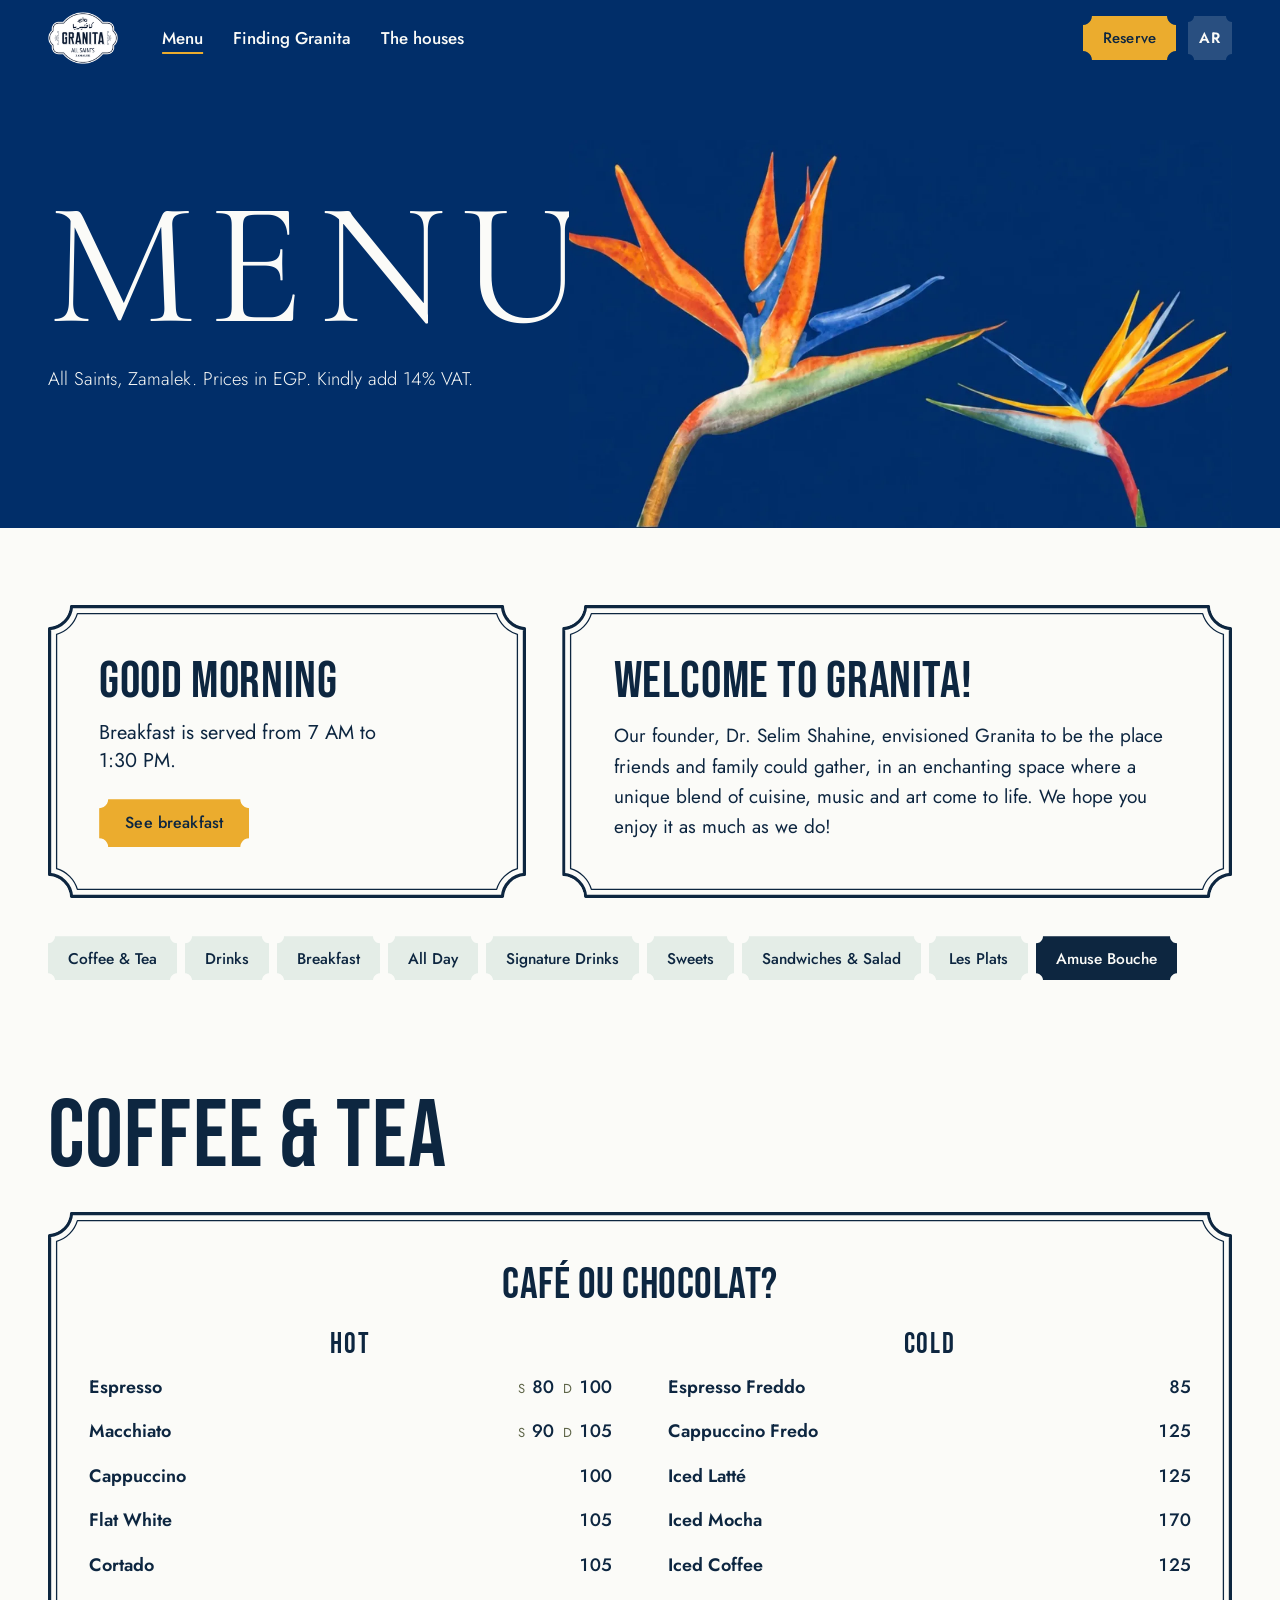
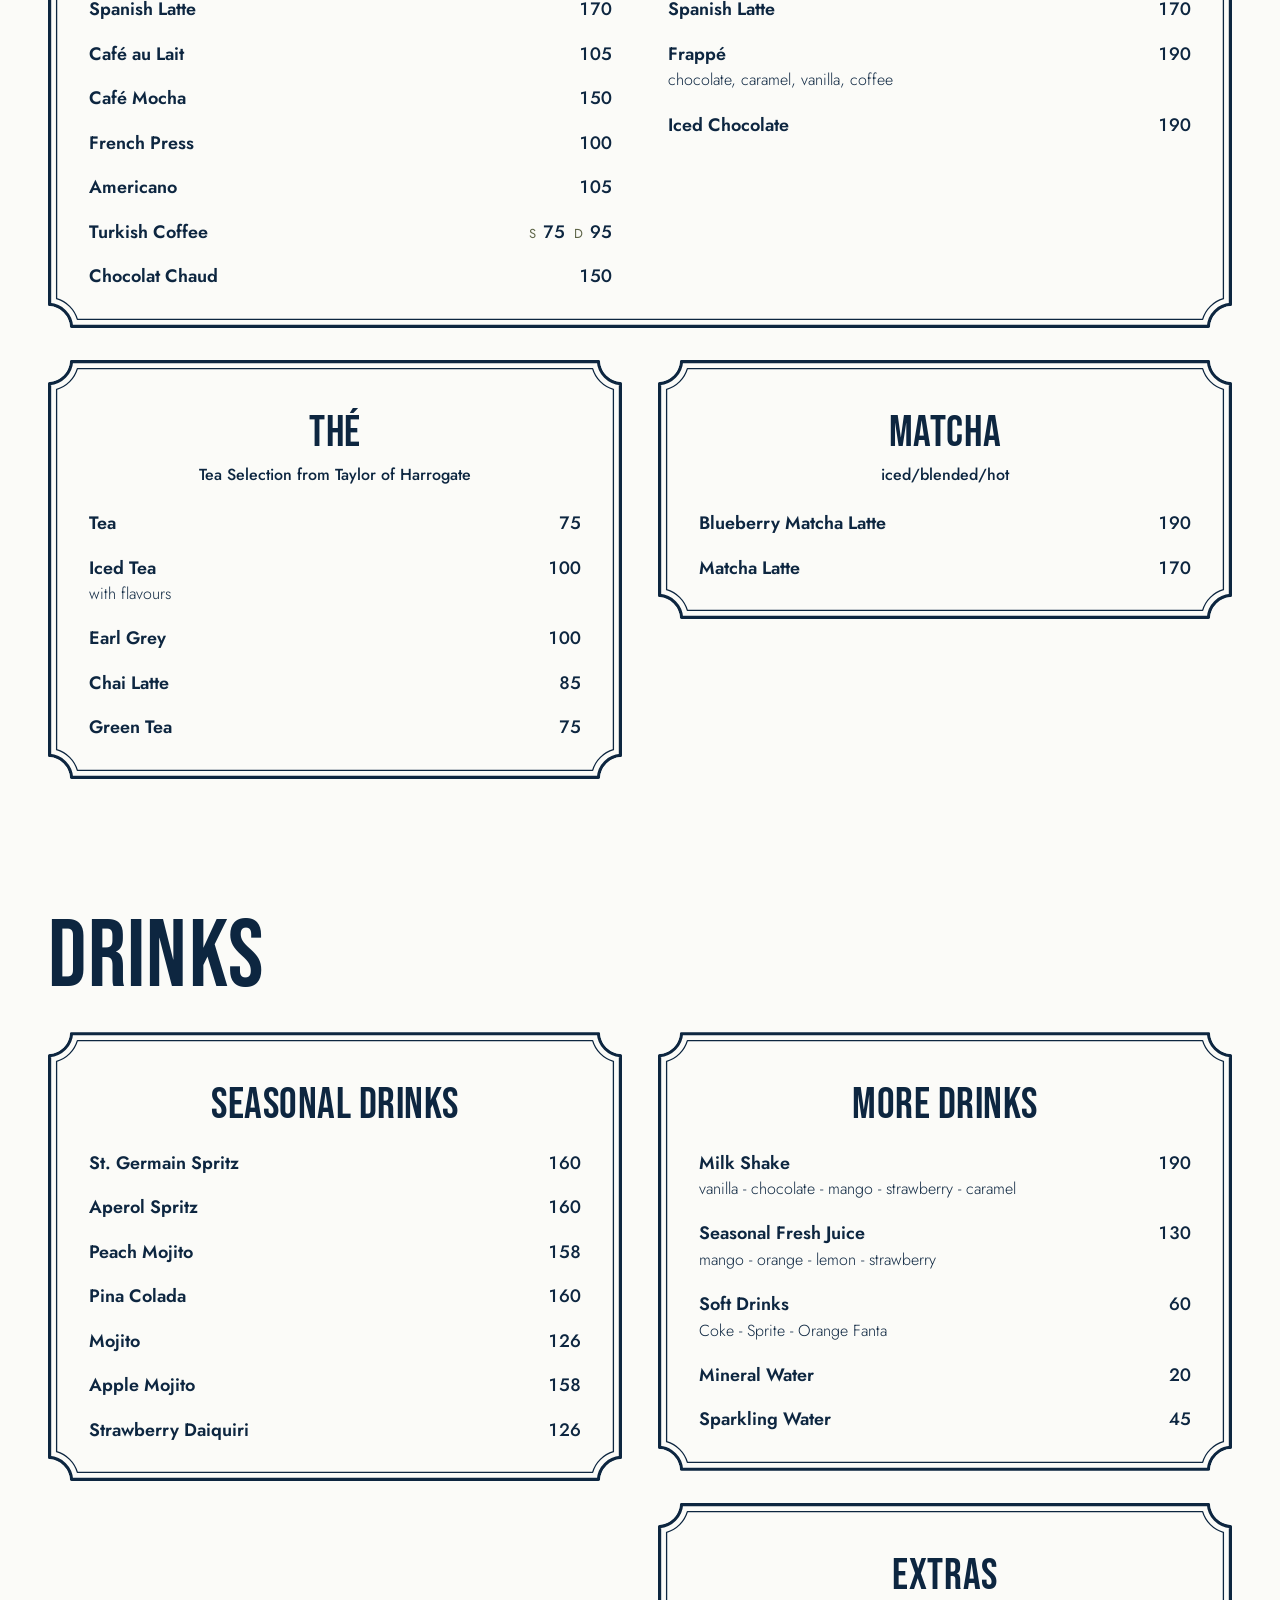
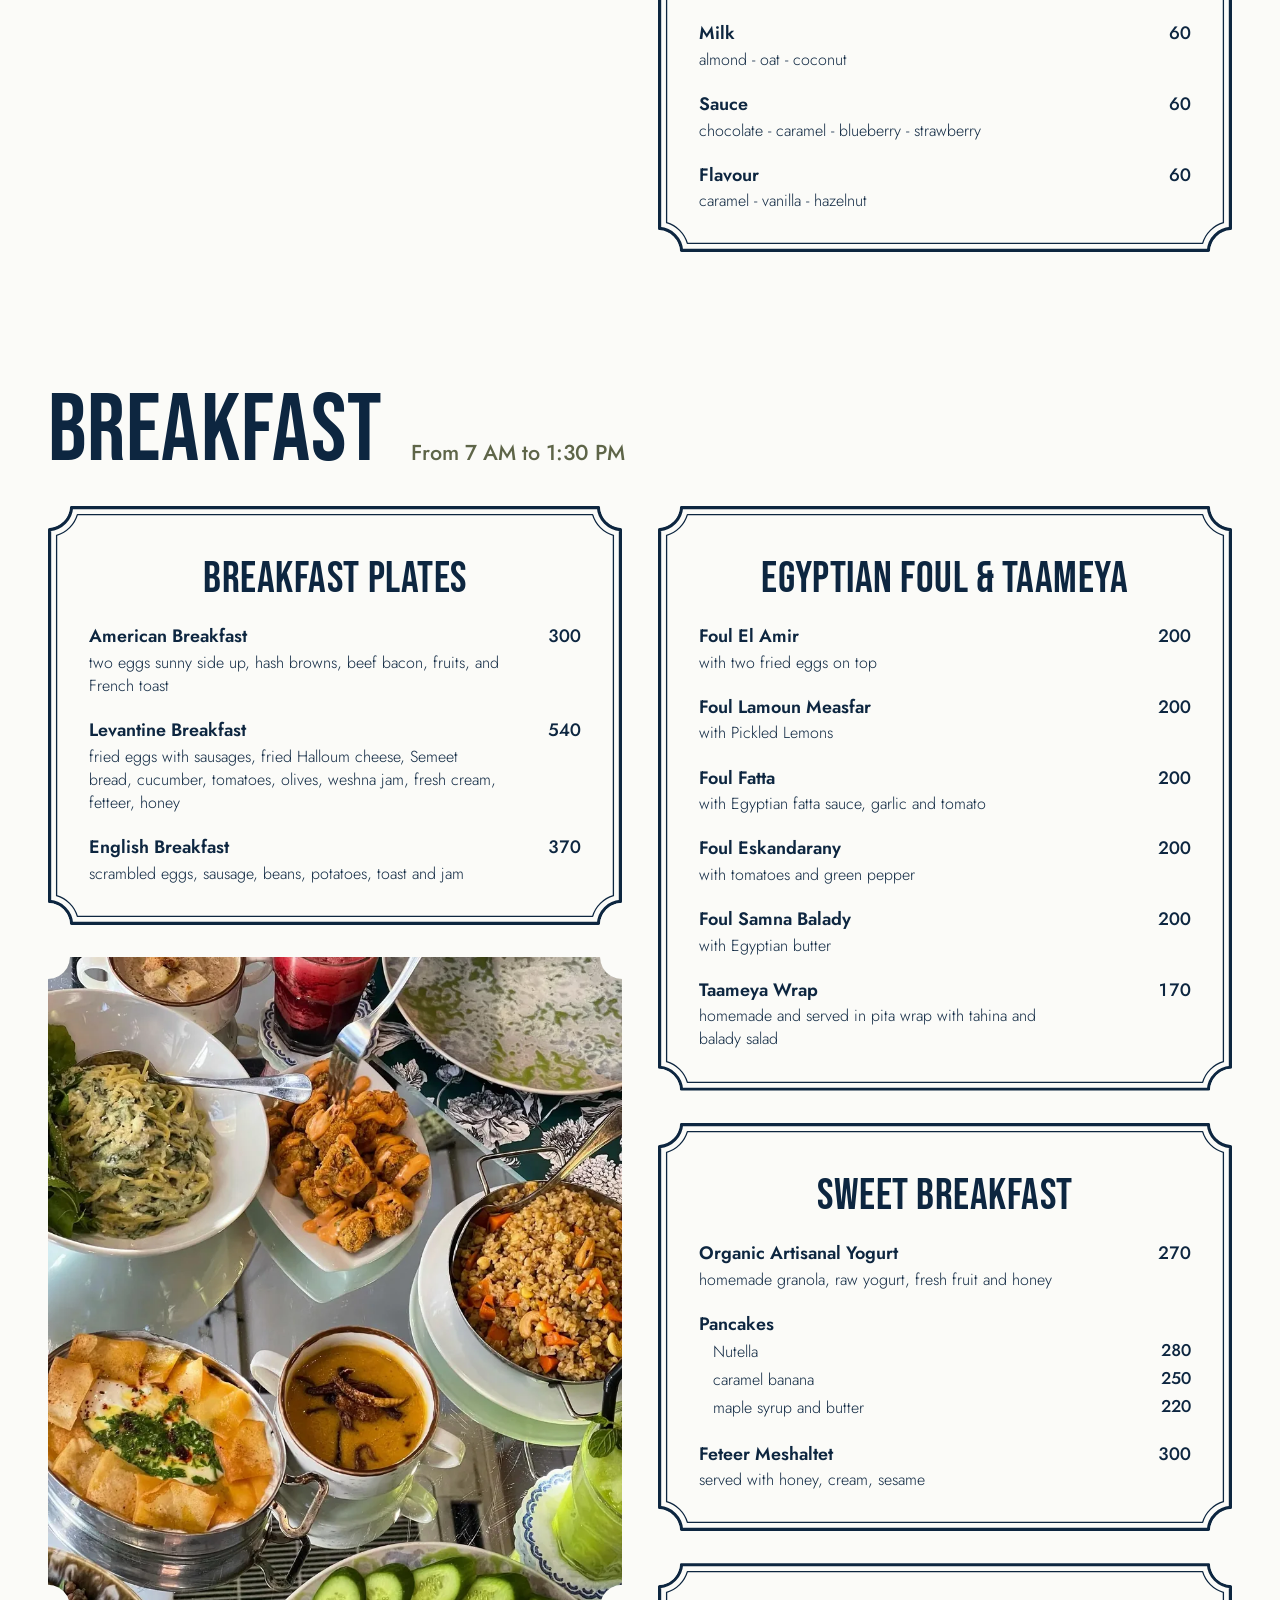
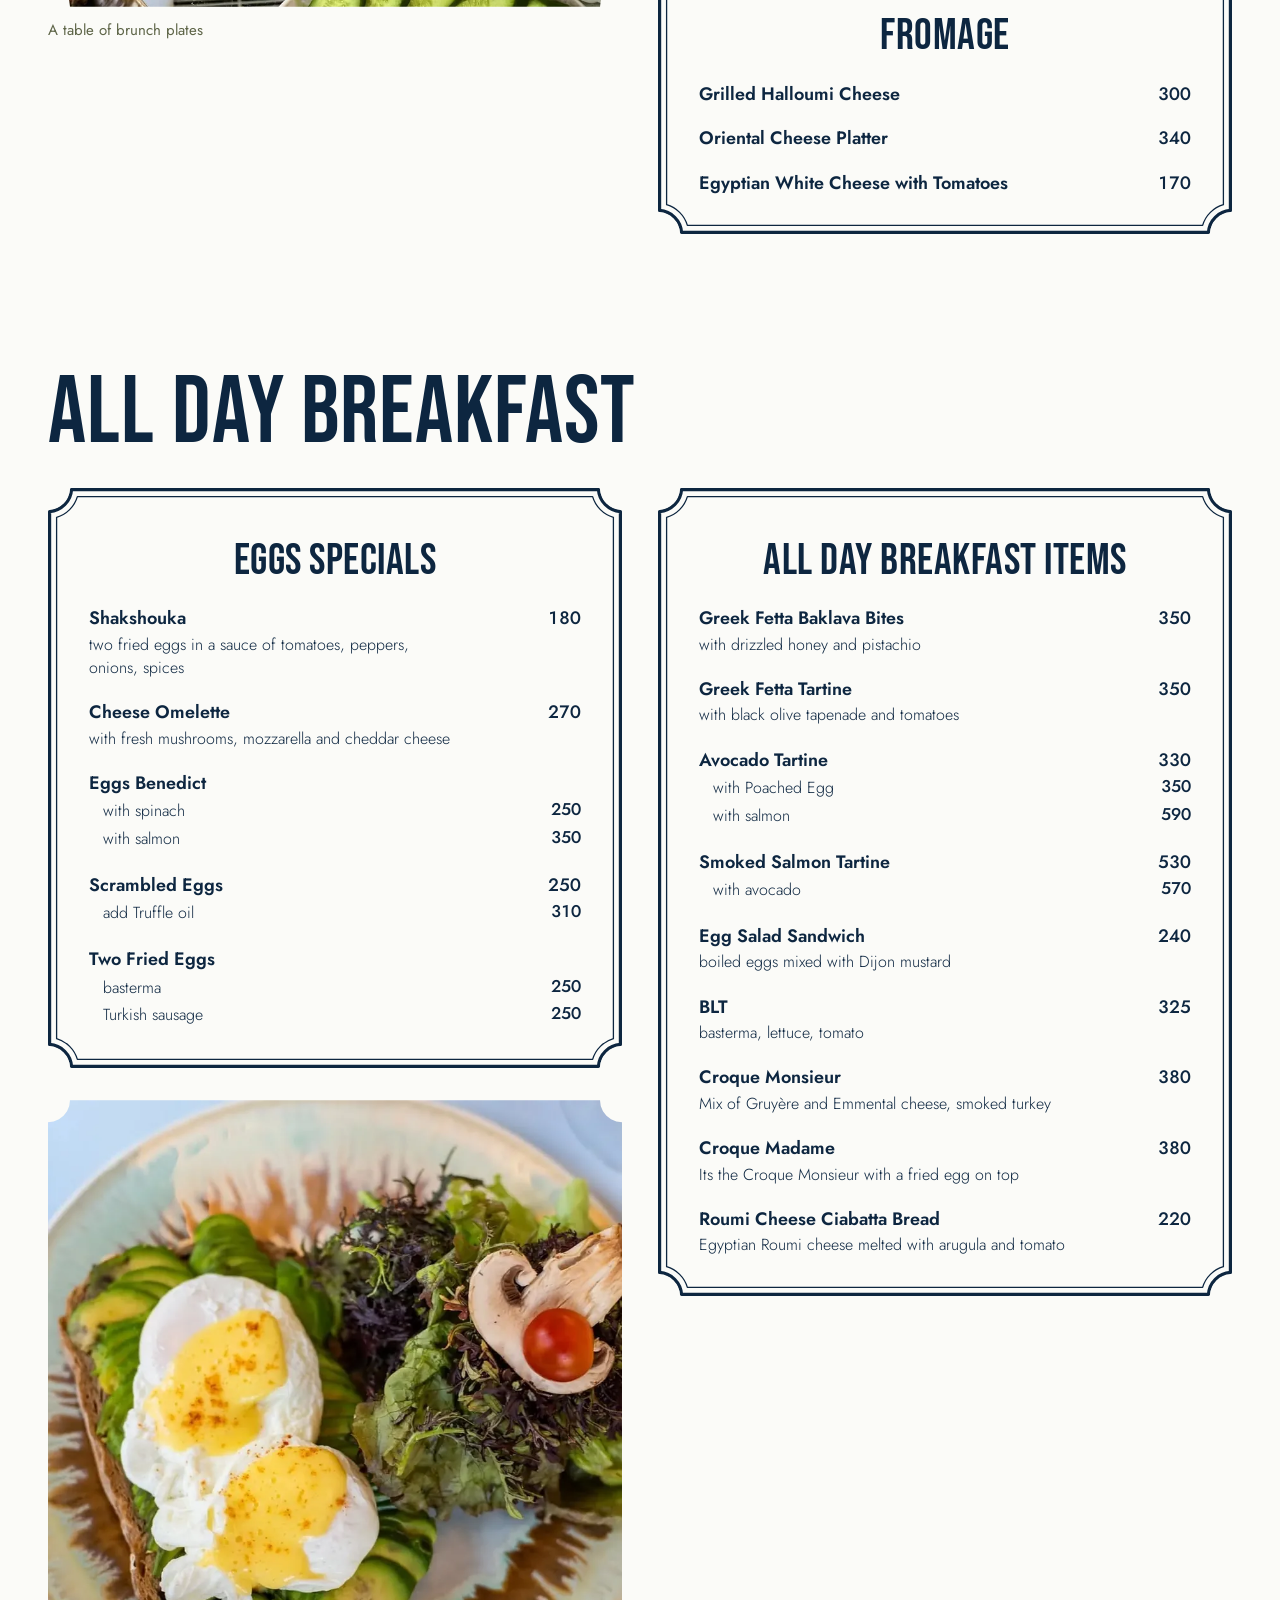
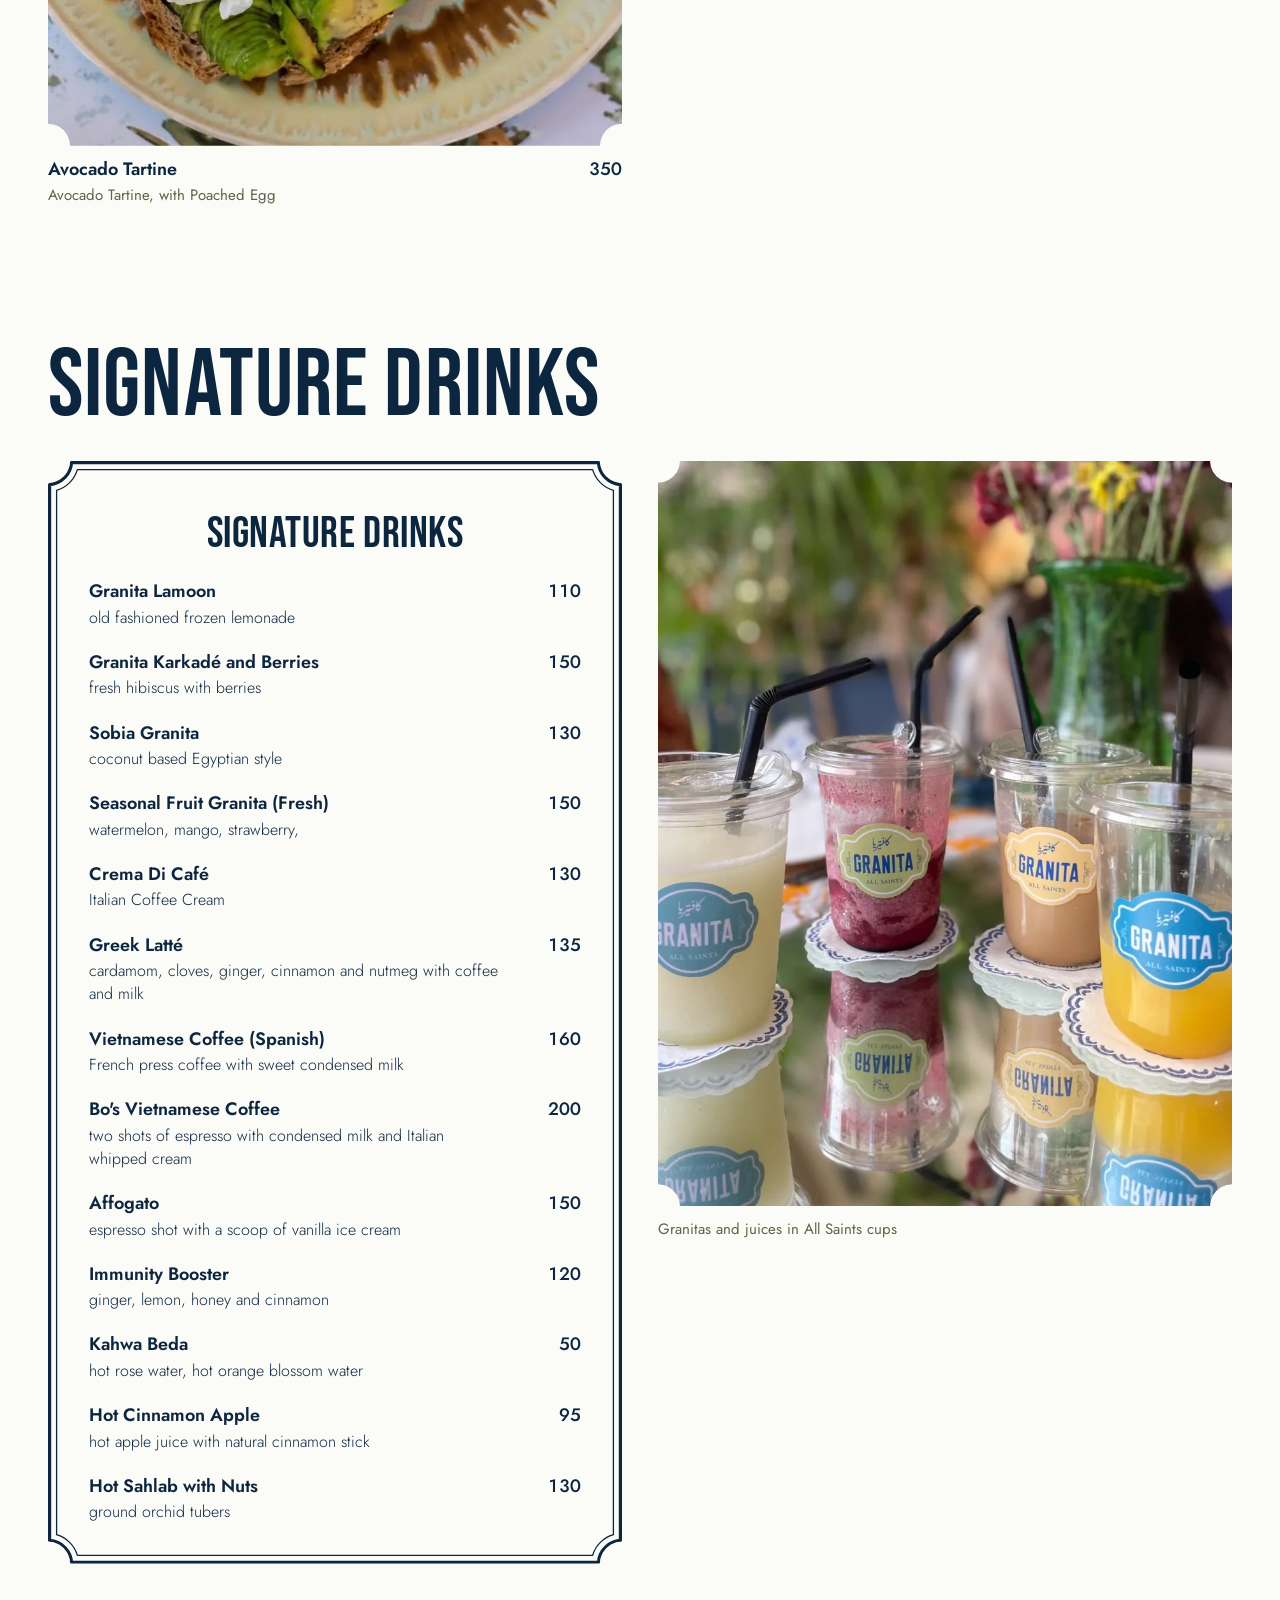
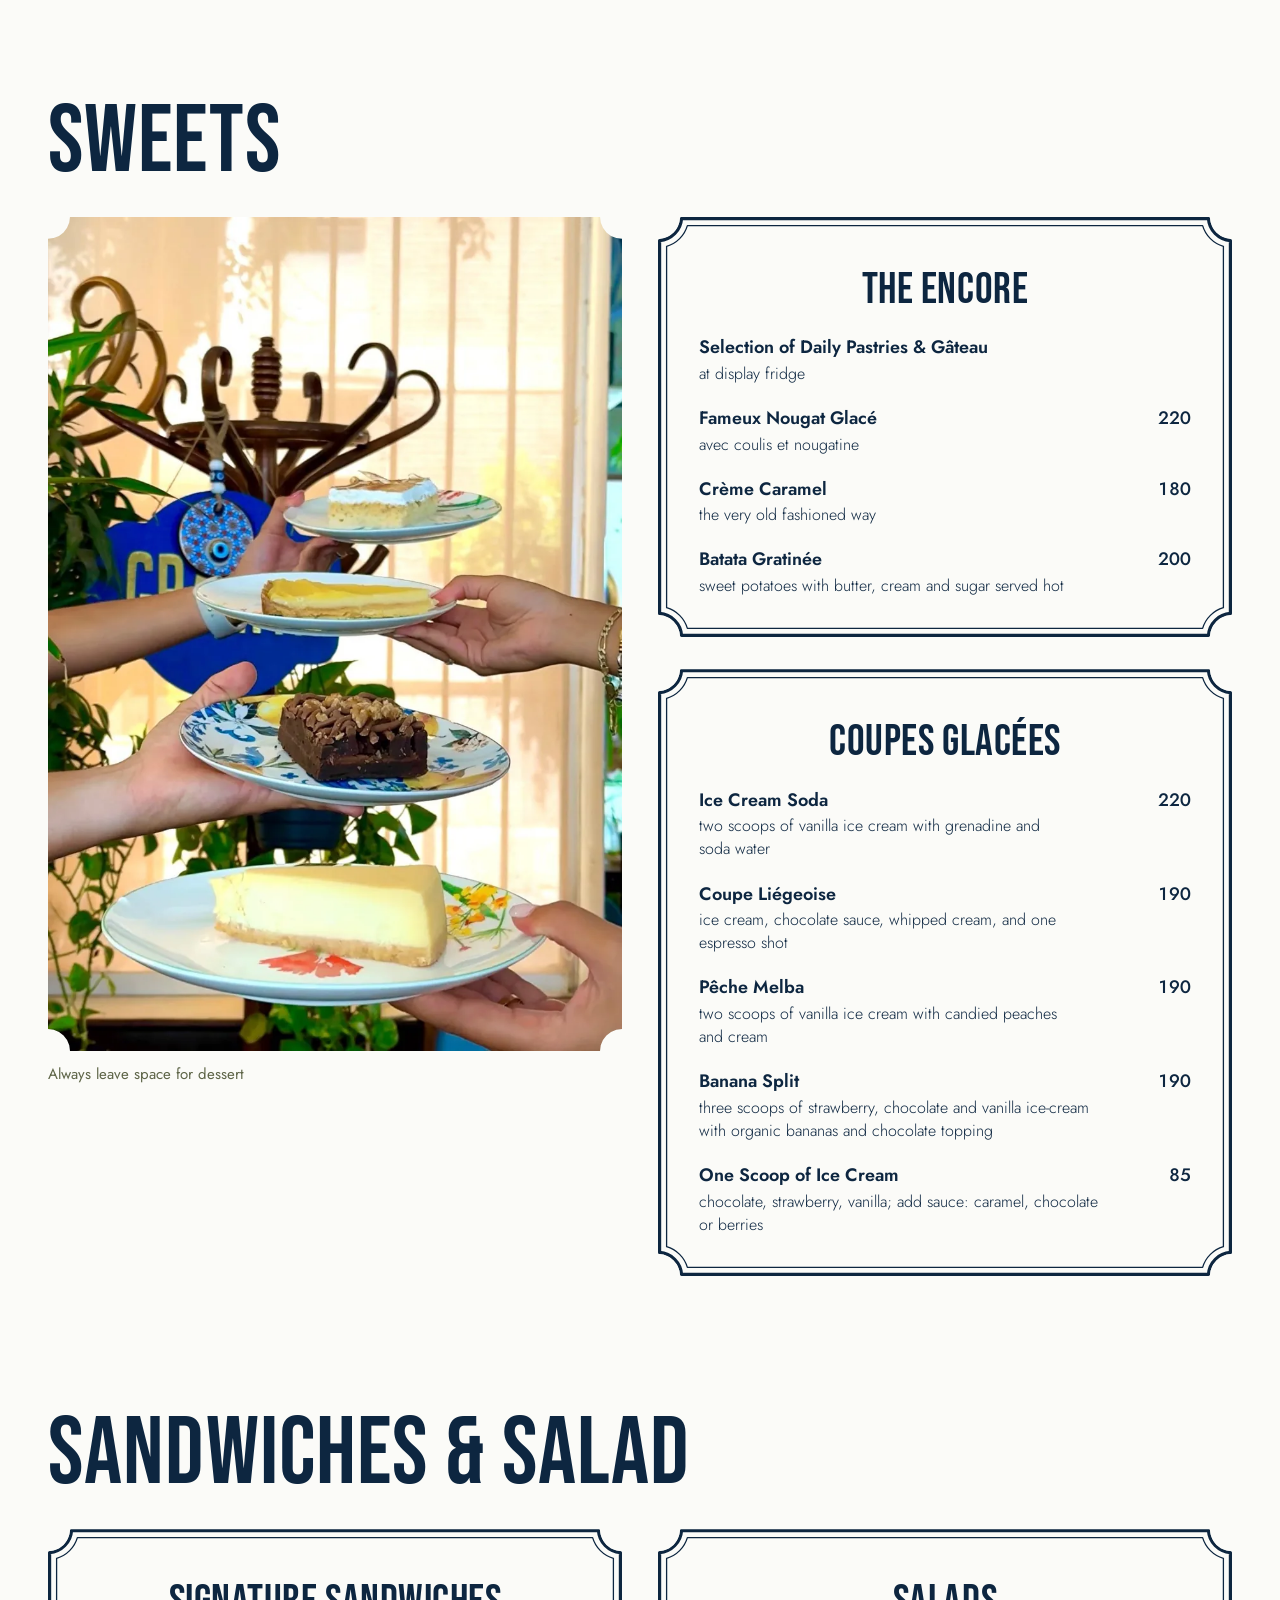
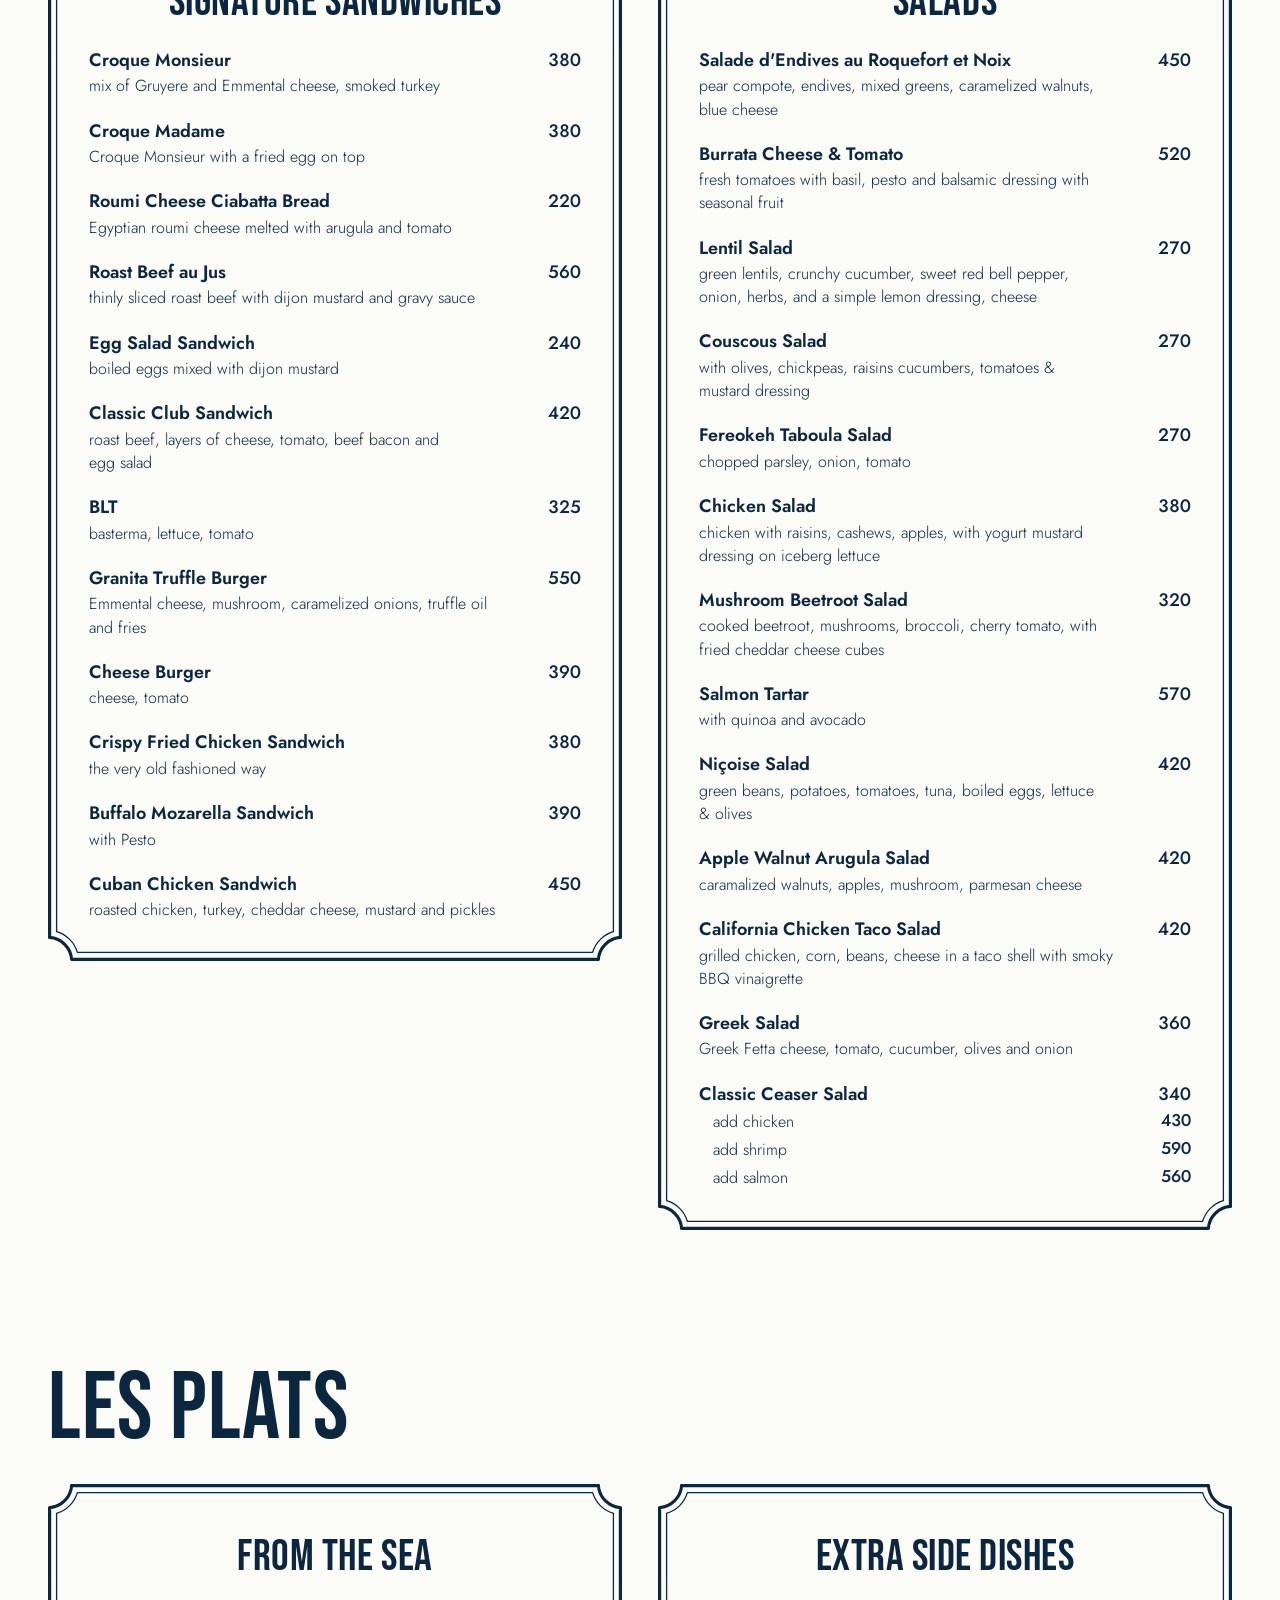
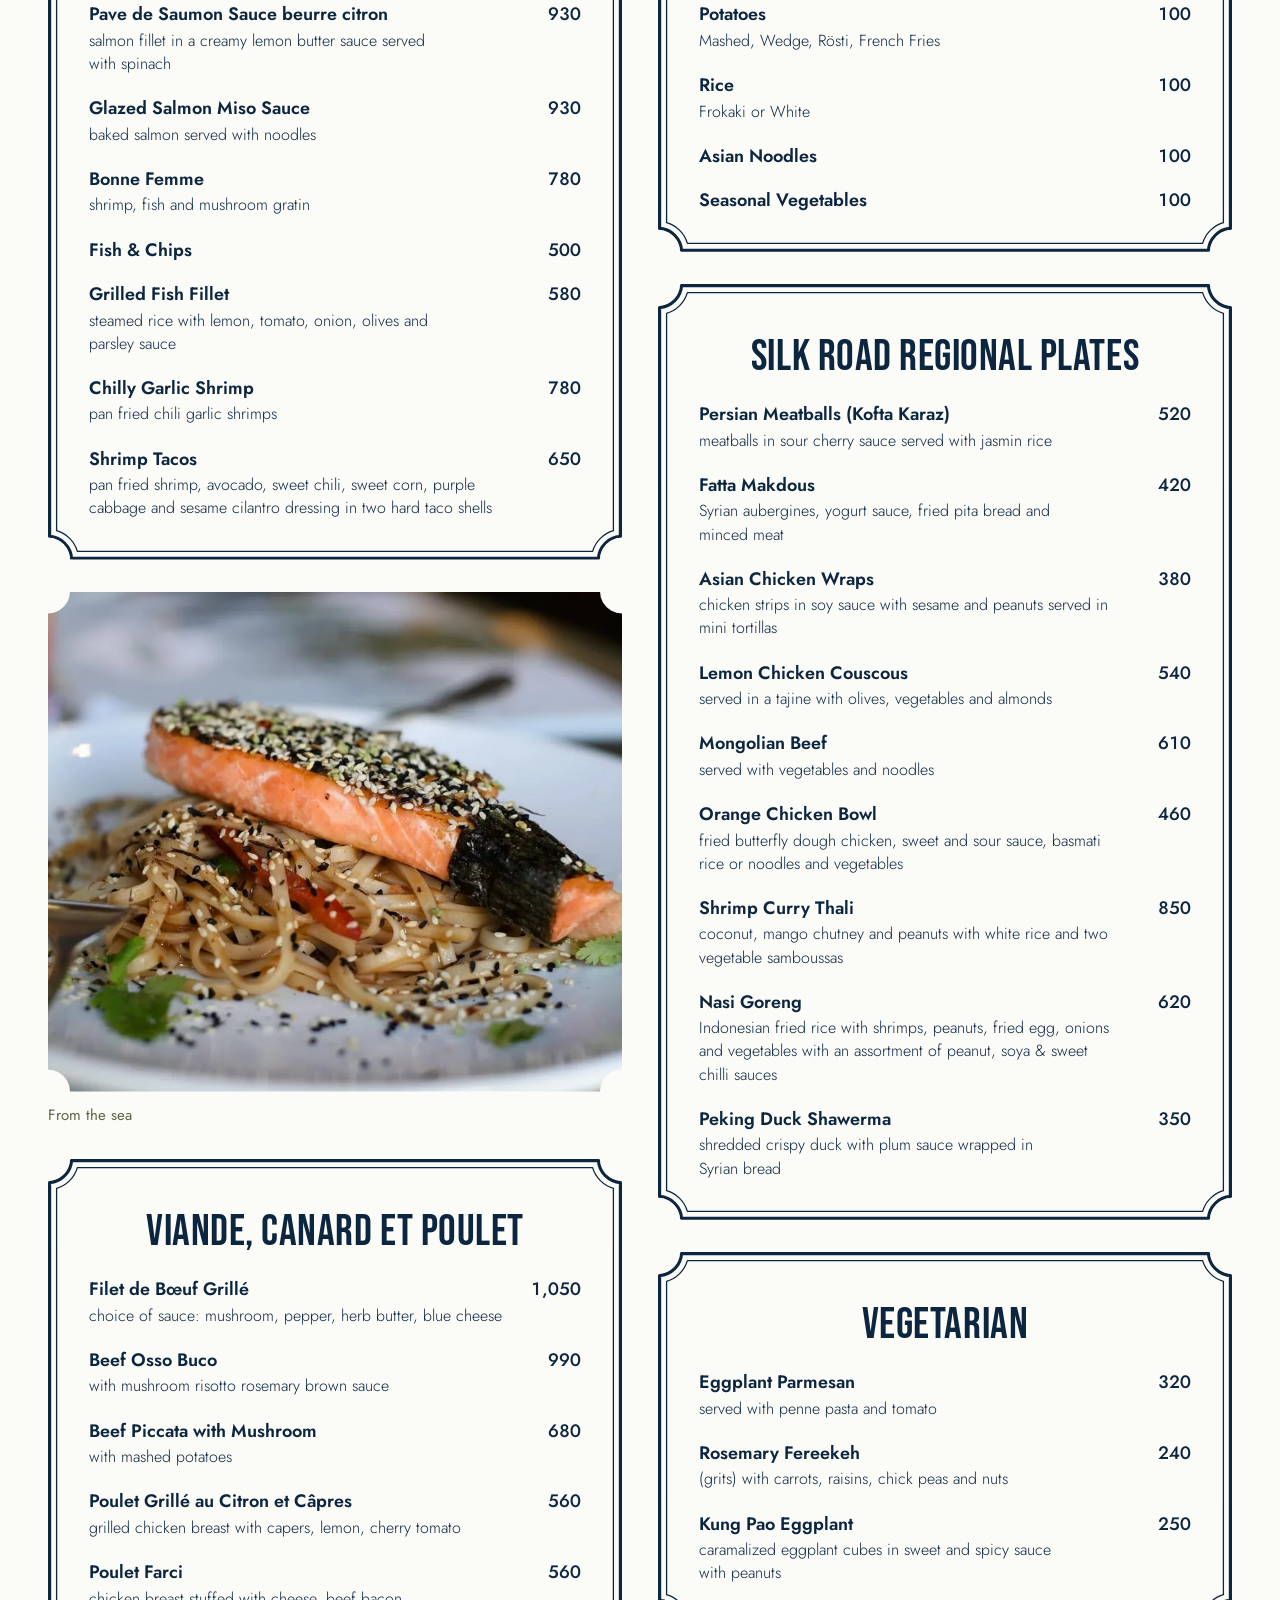
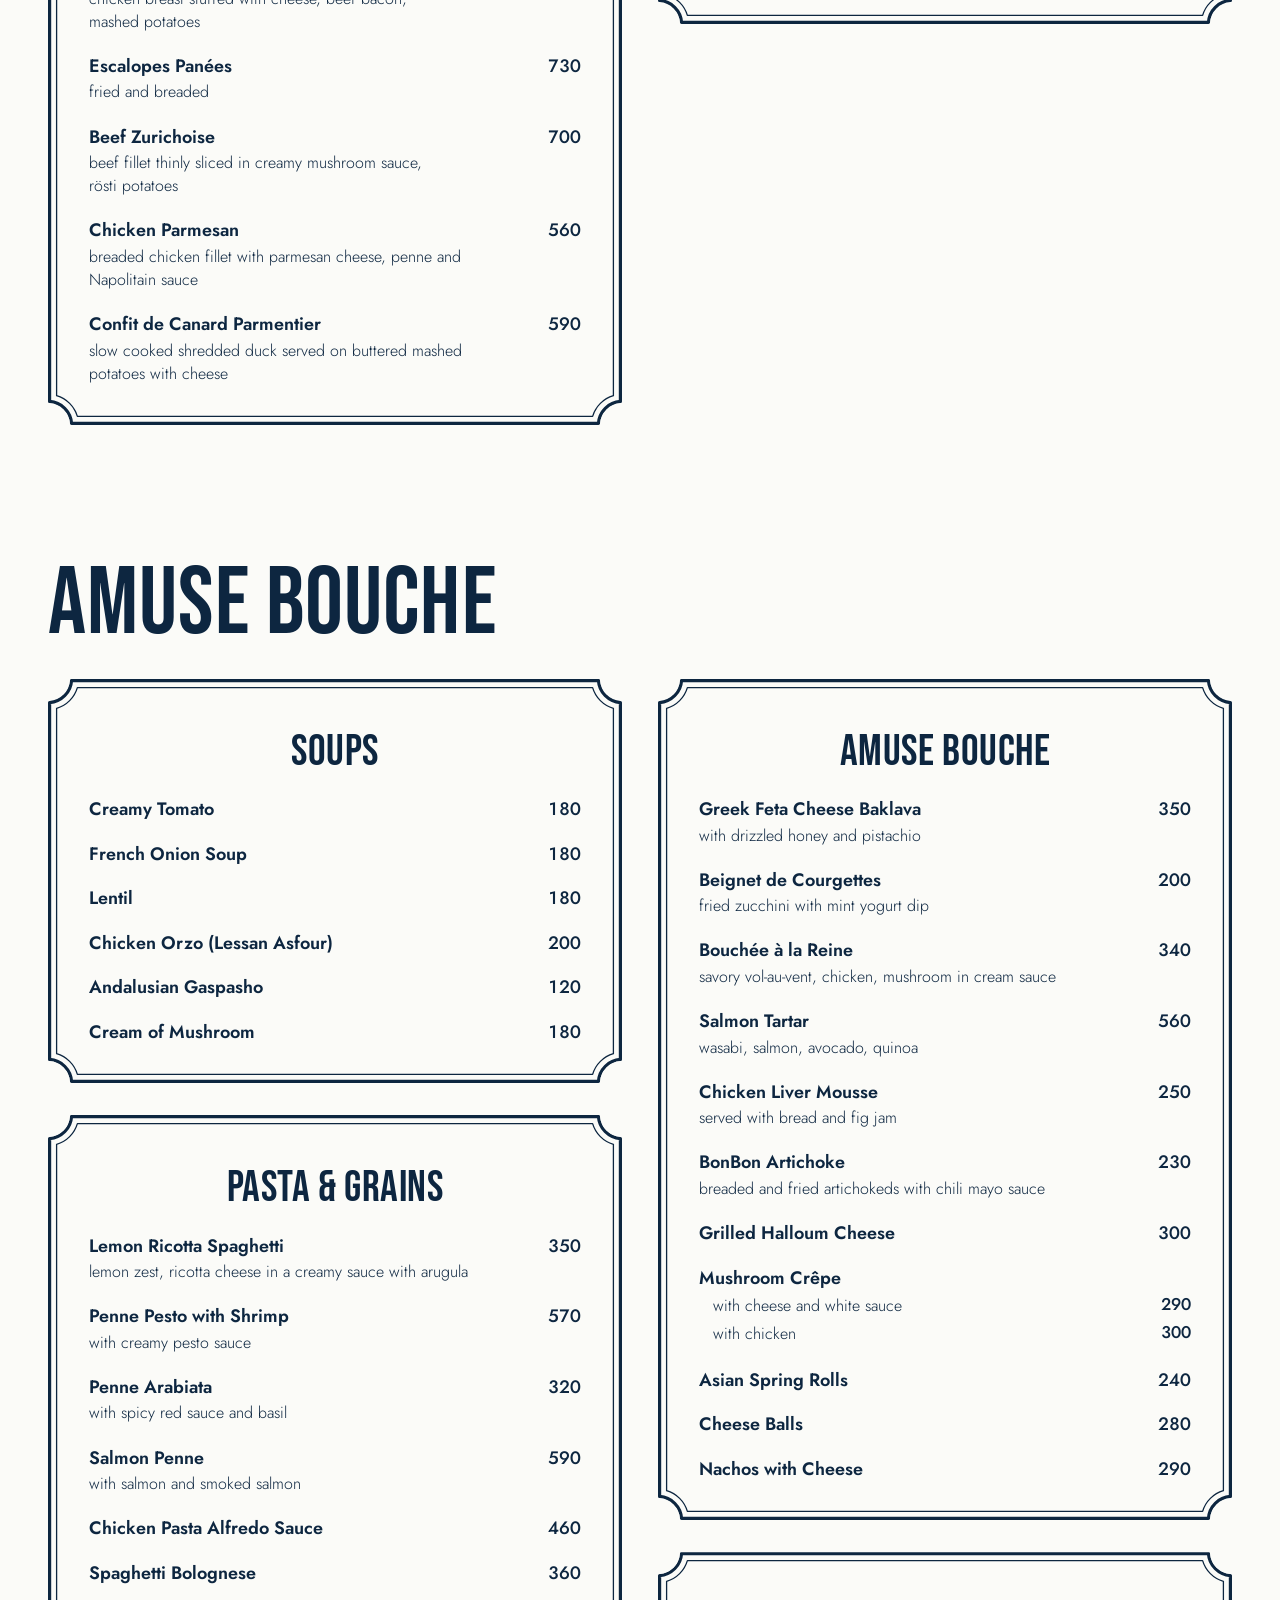
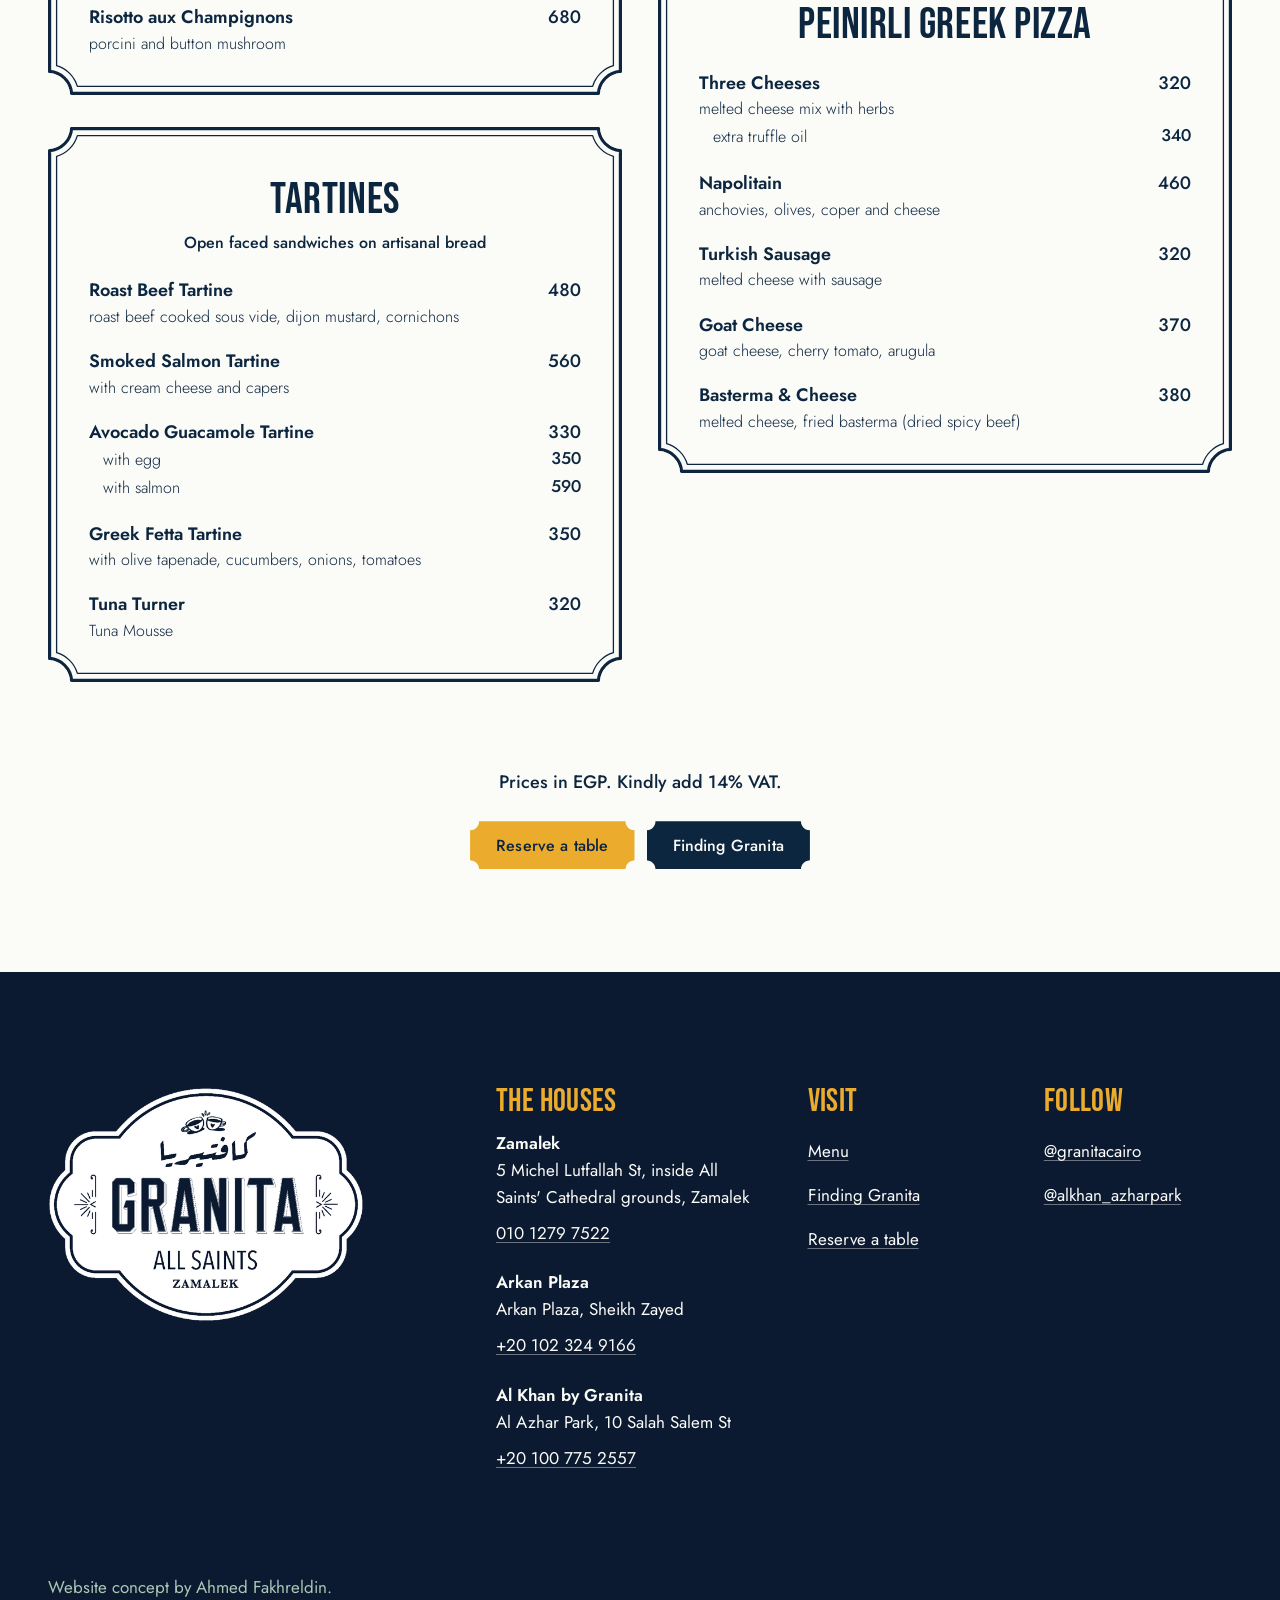
==== menu.html @ 97324b76 "Granita site concept: home, menu, finding Granita Co-Authored-By: Claude Opus 5.5 <noreply@anthropic" ====
<!doctype html>
<html lang="en">
<head>
<meta charset="utf-8">
<meta name="viewport" content="width=device-width, initial-scale=1, minimum-scale=1, viewport-fit=cover">
<title>Menu | Granita All Saints, Zamalek</title>
<meta name="description" content="The All Saints menu at Granita Cairo: coffee and tea, breakfast served from 7 AM to 1:30 PM, signature granitas, sweets, sandwiches, salads, plates and amuse bouche. Prices in EGP.">
<meta name="theme-color" content="#0B1A31">
<link rel="canonical" href="https://ahmedfakhr1.github.io/granita-preview/menu.html">
<meta property="og:type" content="website">
<meta property="og:site_name" content="Granita Cairo">
<meta property="og:title" content="Menu | Granita All Saints, Zamalek">
<meta property="og:description" content="The All Saints menu at Granita Cairo: coffee and tea, breakfast served from 7 AM to 1:30 PM, signature granitas, sweets, sandwiches, salads, plates and amuse bouche. Prices in EGP.">
<meta property="og:url" content="https://ahmedfakhr1.github.io/granita-preview/menu.html">
<meta property="og:image" content="https://ahmedfakhr1.github.io/granita-preview/img/og.jpg">
<meta property="og:image:width" content="1200">
<meta property="og:image:height" content="630">
<meta property="og:image:alt" content="Granita All Saints Zamalek plaque beside the Zamalek garden seating">
<meta name="twitter:card" content="summary_large_image">
<link rel="icon" href="img/icon.png" type="image/png">
<link rel="apple-touch-icon" href="img/apple-touch-icon.png">
<link rel="preload" href="fonts/bebas-neue-3c5f3a.woff2" as="font" type="font/woff2" crossorigin>
<link rel="preload" href="fonts/cormorant-garamond-b5f26a.woff2" as="font" type="font/woff2" crossorigin>
<link rel="preload" href="fonts/jost-35841f.woff2" as="font" type="font/woff2" crossorigin>
<style>html.fl body{opacity:0}body{transition:opacity .25s ease}</style>
<script>(function(){var d=document.documentElement;d.classList.add('js');d.classList.add('fl');var done=function(){d.classList.remove('fl')};var t=setTimeout(done,1200);if(document.fonts&&document.fonts.load){Promise.all([document.fonts.load('400 1em "Bebas Neue"'),document.fonts.load('400 1em "Jost"'),document.fonts.load('600 1em "Jost"'),document.fonts.load('400 1em "Cormorant Garamond"')]).then(function(){clearTimeout(t);done()},done)}else{done()}})();</script>
<link rel="stylesheet" href="fonts.css?v=1">
<link rel="stylesheet" href="notch.css?v=1">
<link rel="stylesheet" href="site.css?v=1">
<script type="application/ld+json">{"@context": "https://schema.org", "@graph": [{"@type": "Restaurant", "@id": "https://ahmedfakhr1.github.io/granita-preview/#zamalek", "name": "Granita Cairo, All Saints Zamalek", "description": "Grand café inside All Saints' Cathedral grounds in Zamalek, Cairo.", "url": "https://ahmedfakhr1.github.io/granita-preview/", "image": "https://ahmedfakhr1.github.io/granita-preview/img/og.jpg", "telephone": "+20 10 1279 7522", "hasMenu": "https://ahmedfakhr1.github.io/granita-preview/menu.html", "hasMap": "https://www.google.com/maps/place/Granita+Cairo/@30.0582552,31.2235549,17z", "sameAs": ["https://www.instagram.com/granitacairo/"], "address": {"@type": "PostalAddress", "streetAddress": "5 Michel Lutfallah St, All Saints' Cathedral", "addressLocality": "Zamalek, Cairo", "addressCountry": "EG"}, "geo": {"@type": "GeoCoordinates", "latitude": 30.0582552, "longitude": 31.2235549}, "openingHoursSpecification": [{"@type": "OpeningHoursSpecification", "dayOfWeek": ["Monday", "Tuesday", "Wednesday", "Thursday", "Friday", "Saturday", "Sunday"], "opens": "07:00", "closes": "23:00"}]}, {"@type": "Restaurant", "@id": "https://ahmedfakhr1.github.io/granita-preview/#arkan", "name": "Granita Cairo Arkan", "url": "https://ahmedfakhr1.github.io/granita-preview/", "image": "https://ahmedfakhr1.github.io/granita-preview/img/og.jpg", "telephone": "+20 102 324 9166", "hasMenu": "https://ahmedfakhr1.github.io/granita-preview/menu.html", "hasMap": "https://www.google.com/maps/place/Granita+Cairo+Arkan/@30.0195496,31.00485,17z", "sameAs": ["https://www.instagram.com/granitacairo/"], "address": {"@type": "PostalAddress", "streetAddress": "Arkan Plaza", "addressLocality": "Sheikh Zayed", "addressCountry": "EG"}, "geo": {"@type": "GeoCoordinates", "latitude": 30.0195496, "longitude": 31.00485}, "openingHoursSpecification": [{"@type": "OpeningHoursSpecification", "dayOfWeek": ["Monday", "Tuesday", "Wednesday", "Thursday", "Friday", "Saturday", "Sunday"], "opens": "07:00", "closes": "00:00"}]}, {"@type": "Restaurant", "@id": "https://ahmedfakhr1.github.io/granita-preview/#alkhan", "name": "Al Khan by Granita", "url": "https://al-khan-granita.tablein.com/en", "image": "https://ahmedfakhr1.github.io/granita-preview/img/og.jpg", "telephone": "+20 100 775 2557", "hasMap": "https://www.google.com/maps/place/Granita/@30.0385077,31.2631735,17z", "sameAs": ["https://www.instagram.com/alkhan_azharpark/", "https://al-khan-granita.tablein.com/en"], "acceptsReservations": "https://al-khan-granita.tablein.com/en", "address": {"@type": "PostalAddress", "streetAddress": "Al Azhar Park, 10 Salah Salem St", "addressLocality": "Cairo", "addressCountry": "EG"}, "geo": {"@type": "GeoCoordinates", "latitude": 30.0385077, "longitude": 31.2631735}, "openingHoursSpecification": [{"@type": "OpeningHoursSpecification", "dayOfWeek": ["Monday", "Tuesday", "Wednesday", "Thursday", "Friday", "Saturday", "Sunday"], "opens": "07:00", "closes": "22:00"}]}]}</script>
</head>
<body class="p-menu">
<a class="skip" href="#main">Skip to content</a>
<div id="top-sentinel" aria-hidden="true"></div>
<header class="hdr" id="hdr"><div class="hdr-in">
  <a class="brand" href="index.html" aria-label="Granita Cairo, home"><img src="img/logo-light-sm.png" width="240" height="178" alt="Granita, All Saints, Zamalek"></a>
  <nav class="nav" aria-label="Main"><a href="menu.html" aria-current="page">Menu</a><a href="visit.html">Finding Granita</a><a href="index.html#houses">The houses</a></nav>
  <div class="acts">
    <a class="btn btn--sm hdr-cta" href="index.html#reserve">Reserve</a>
    <button class="ar" type="button" data-ar aria-haspopup="dialog" aria-label="Arabic">AR</button>
    <button class="burger" type="button" aria-expanded="false" aria-controls="drawer" aria-label="Open menu"><span></span><span></span><span></span></button>
  </div>
</div></header>
<div id="drawer" class="drawer" aria-hidden="true" inert>
  <nav aria-label="Mobile">
    <a class="big" href="index.html">Home</a>
    <a class="big" href="menu.html">Menu</a>
    <a class="big" href="visit.html">Finding Granita</a>
    <a class="big" href="index.html#houses">The houses</a>
    <a class="big" href="index.html#reserve">Reserve a table</a>
    <span class="gap"></span>
    <a class="small" href="tel:+201012797522">Call Zamalek 010 1279 7522</a>
    <a class="small" href="tel:+201023249166">Call Arkan +20 102 324 9166</a>
    <a class="small" href="tel:+201007752557">Call Al Khan +20 100 775 2557</a>
    <a class="small" href="https://www.instagram.com/granitacairo/" target="_blank" rel="noopener">Instagram @granitacairo</a>
  </nav>
</div>
<main id="main">
<section class="mcover" aria-labelledby="h1">
  <div class="wrap mcover-in">
    <div class="mcover-copy">
      <h1 id="h1">Menu</h1>
      <p class="lead">All Saints, Zamalek. Prices in EGP. Kindly add 14% VAT.</p>
    </div>
    <img class="mcover-flowers" src="img/menu-flowers.webp" width="1170" height="710" alt="Two bird-of-paradise flowers painted in watercolour" fetchpriority="high">
  </div>
</section>

<section class="mtop" aria-label="Welcome and today's service">
  <div class="wrap mtop-in">
    <div class="greet fr fr--navy nt" style="--n:22px" data-greet>
      <h2 class="greet-h" data-greet-h>Good day</h2>
      <p class="greet-p" data-greet-p>Breakfast is served from 7 AM to 1:30 PM.</p>
      <a class="btn" href="#breakfast" data-greet-a>See breakfast</a>
    </div>
    <div class="welcome fr fr--navy nt" style="--n:22px">
      <h2>Welcome to Granita!</h2>
      <p>Our founder, Dr. Selim Shahine, envisioned Granita to be the place friends and family could gather, in an enchanting space where a unique blend of cuisine, music and art come to life. We hope you enjoy it as much as we do!</p>
    </div>
  </div>
</section>

<nav class="chips" id="chips" aria-label="Menu sections"><div class="chips-in"><a class="chip nt" style="--n:7px" href="#coffee-tea">Coffee &amp; Tea</a><a class="chip nt" style="--n:7px" href="#drinks">Drinks</a><a class="chip nt" style="--n:7px" href="#breakfast">Breakfast</a><a class="chip nt" style="--n:7px" href="#all-day">All Day</a><a class="chip nt" style="--n:7px" href="#signature-drinks">Signature Drinks</a><a class="chip nt" style="--n:7px" href="#sweets">Sweets</a><a class="chip nt" style="--n:7px" href="#sandwiches-salad">Sandwiches &amp; Salad</a><a class="chip nt" style="--n:7px" href="#les-plats">Les Plats</a><a class="chip nt" style="--n:7px" href="#amuse-bouche">Amuse Bouche</a></div></nav>

<div class="wrap menu" id="menu-body">
<section class="cat" id="coffee-tea" aria-labelledby="coffee-tea-h"><div class="cat-head"><h2 id="coffee-tea-h">Coffee &amp; Tea</h2></div><div class="frames"><section class="frame fr fr--navy nt frame--wide" aria-label="Café ou chocolat?" style="--n:22px"><h3 class="frame-t">Café ou chocolat?</h3><div class="grps grps--2"><div class="grp"><h4 class="grp-t">Hot</h4><ul class="dishes"><li class="dish"><div class="dish-row"><h4 class="dish-name">Espresso</h4><span class="price"><span class="sz">S</span> 80 <span class="sz">D</span> 100<span class="sr"> EGP</span></span></div></li><li class="dish"><div class="dish-row"><h4 class="dish-name">Macchiato</h4><span class="price"><span class="sz">S</span> 90 <span class="sz">D</span> 105<span class="sr"> EGP</span></span></div></li><li class="dish"><div class="dish-row"><h4 class="dish-name">Cappuccino</h4><span class="price">100<span class="sr"> EGP</span></span></div></li><li class="dish"><div class="dish-row"><h4 class="dish-name">Flat White</h4><span class="price">105<span class="sr"> EGP</span></span></div></li><li class="dish"><div class="dish-row"><h4 class="dish-name">Cortado</h4><span class="price">105<span class="sr"> EGP</span></span></div></li><li class="dish"><div class="dish-row"><h4 class="dish-name">Spanish Latte</h4><span class="price">170<span class="sr"> EGP</span></span></div></li><li class="dish"><div class="dish-row"><h4 class="dish-name">Café au Lait</h4><span class="price">105<span class="sr"> EGP</span></span></div></li><li class="dish"><div class="dish-row"><h4 class="dish-name">Café Mocha</h4><span class="price">150<span class="sr"> EGP</span></span></div></li><li class="dish"><div class="dish-row"><h4 class="dish-name">French Press</h4><span class="price">100<span class="sr"> EGP</span></span></div></li><li class="dish"><div class="dish-row"><h4 class="dish-name">Americano</h4><span class="price">105<span class="sr"> EGP</span></span></div></li><li class="dish"><div class="dish-row"><h4 class="dish-name">Turkish Coffee</h4><span class="price"><span class="sz">S</span> 75 <span class="sz">D</span> 95<span class="sr"> EGP</span></span></div></li><li class="dish"><div class="dish-row"><h4 class="dish-name">Chocolat Chaud</h4><span class="price">150<span class="sr"> EGP</span></span></div></li></ul></div><div class="grp"><h4 class="grp-t">Cold</h4><ul class="dishes"><li class="dish"><div class="dish-row"><h4 class="dish-name">Espresso Freddo</h4><span class="price">85<span class="sr"> EGP</span></span></div></li><li class="dish"><div class="dish-row"><h4 class="dish-name">Cappuccino Fredo</h4><span class="price">125<span class="sr"> EGP</span></span></div></li><li class="dish"><div class="dish-row"><h4 class="dish-name">Iced Latté</h4><span class="price">125<span class="sr"> EGP</span></span></div></li><li class="dish"><div class="dish-row"><h4 class="dish-name">Iced Mocha</h4><span class="price">170<span class="sr"> EGP</span></span></div></li><li class="dish"><div class="dish-row"><h4 class="dish-name">Iced Coffee</h4><span class="price">125<span class="sr"> EGP</span></span></div></li><li class="dish"><div class="dish-row"><h4 class="dish-name">Spanish Latte</h4><span class="price">170<span class="sr"> EGP</span></span></div></li><li class="dish"><div class="dish-row"><h4 class="dish-name">Frappé</h4><span class="price">190<span class="sr"> EGP</span></span></div><p class="dish-desc">chocolate, caramel, vanilla, coffee</p></li><li class="dish"><div class="dish-row"><h4 class="dish-name">Iced Chocolate</h4><span class="price">190<span class="sr"> EGP</span></span></div></li></ul></div></div></section><section class="frame fr fr--navy nt" aria-label="Thé" style="--n:22px"><h3 class="frame-t">Thé</h3><p class="fnote">Tea Selection from Taylor of Harrogate</p><div class="grps"><div class="grp"><ul class="dishes"><li class="dish"><div class="dish-row"><h4 class="dish-name">Tea</h4><span class="price">75<span class="sr"> EGP</span></span></div></li><li class="dish"><div class="dish-row"><h4 class="dish-name">Iced Tea</h4><span class="price">100<span class="sr"> EGP</span></span></div><p class="dish-desc">with flavours</p></li><li class="dish"><div class="dish-row"><h4 class="dish-name">Earl Grey</h4><span class="price">100<span class="sr"> EGP</span></span></div></li><li class="dish"><div class="dish-row"><h4 class="dish-name">Chai Latte</h4><span class="price">85<span class="sr"> EGP</span></span></div></li><li class="dish"><div class="dish-row"><h4 class="dish-name">Green Tea</h4><span class="price">75<span class="sr"> EGP</span></span></div></li></ul></div></div></section><section class="cbrk frame fr fr--navy nt" aria-label="Matcha" style="--n:22px"><h3 class="frame-t">Matcha</h3><p class="fnote">iced/blended/hot</p><div class="grps"><div class="grp"><ul class="dishes"><li class="dish"><div class="dish-row"><h4 class="dish-name">Blueberry Matcha Latte</h4><span class="price">190<span class="sr"> EGP</span></span></div></li><li class="dish"><div class="dish-row"><h4 class="dish-name">Matcha Latte</h4><span class="price">170<span class="sr"> EGP</span></span></div></li></ul></div></div></section></div></section><section class="cat" id="drinks" aria-labelledby="drinks-h"><div class="cat-head"><h2 id="drinks-h">Drinks</h2></div><div class="frames"><section class="frame fr fr--navy nt" aria-label="Seasonal Drinks" style="--n:22px"><h3 class="frame-t">Seasonal Drinks</h3><div class="grps"><div class="grp"><ul class="dishes"><li class="dish"><div class="dish-row"><h4 class="dish-name">St. Germain Spritz</h4><span class="price">160<span class="sr"> EGP</span></span></div></li><li class="dish"><div class="dish-row"><h4 class="dish-name">Aperol Spritz</h4><span class="price">160<span class="sr"> EGP</span></span></div></li><li class="dish"><div class="dish-row"><h4 class="dish-name">Peach Mojito</h4><span class="price">158<span class="sr"> EGP</span></span></div></li><li class="dish"><div class="dish-row"><h4 class="dish-name">Pina Colada</h4><span class="price">160<span class="sr"> EGP</span></span></div></li><li class="dish"><div class="dish-row"><h4 class="dish-name">Mojito</h4><span class="price">126<span class="sr"> EGP</span></span></div></li><li class="dish"><div class="dish-row"><h4 class="dish-name">Apple Mojito</h4><span class="price">158<span class="sr"> EGP</span></span></div></li><li class="dish"><div class="dish-row"><h4 class="dish-name">Strawberry Daiquiri</h4><span class="price">126<span class="sr"> EGP</span></span></div></li></ul></div></div></section><section class="cbrk frame fr fr--navy nt" aria-label="More Drinks" style="--n:22px"><h3 class="frame-t">More Drinks</h3><div class="grps"><div class="grp"><ul class="dishes"><li class="dish"><div class="dish-row"><h4 class="dish-name">Milk Shake</h4><span class="price">190<span class="sr"> EGP</span></span></div><p class="dish-desc">vanilla - chocolate - mango - strawberry - caramel</p></li><li class="dish"><div class="dish-row"><h4 class="dish-name">Seasonal Fresh Juice</h4><span class="price">130<span class="sr"> EGP</span></span></div><p class="dish-desc">mango - orange - lemon - strawberry</p></li><li class="dish"><div class="dish-row"><h4 class="dish-name">Soft Drinks</h4><span class="price">60<span class="sr"> EGP</span></span></div><p class="dish-desc">Coke - Sprite - Orange Fanta</p></li><li class="dish"><div class="dish-row"><h4 class="dish-name">Mineral Water</h4><span class="price">20<span class="sr"> EGP</span></span></div></li><li class="dish"><div class="dish-row"><h4 class="dish-name">Sparkling Water</h4><span class="price">45<span class="sr"> EGP</span></span></div></li></ul></div></div></section><section class="frame fr fr--navy nt" aria-label="Extras" style="--n:22px"><h3 class="frame-t">Extras</h3><div class="grps"><div class="grp"><ul class="dishes"><li class="dish"><div class="dish-row"><h4 class="dish-name">Milk</h4><span class="price">60<span class="sr"> EGP</span></span></div><p class="dish-desc">almond - oat - coconut</p></li><li class="dish"><div class="dish-row"><h4 class="dish-name">Sauce</h4><span class="price">60<span class="sr"> EGP</span></span></div><p class="dish-desc">chocolate - caramel - blueberry - strawberry</p></li><li class="dish"><div class="dish-row"><h4 class="dish-name">Flavour</h4><span class="price">60<span class="sr"> EGP</span></span></div><p class="dish-desc">caramel - vanilla - hazelnut</p></li></ul></div></div></section></div></section><section class="cat" id="breakfast" aria-labelledby="breakfast-h"><div class="cat-head"><h2 id="breakfast-h">Breakfast</h2><p class="cat-h">From 7 AM to 1:30 PM</p></div><div class="frames"><section class="frame fr fr--navy nt" aria-label="Breakfast Plates" style="--n:22px"><h3 class="frame-t">Breakfast Plates</h3><div class="grps"><div class="grp"><ul class="dishes"><li class="dish"><div class="dish-row"><h4 class="dish-name">American Breakfast</h4><span class="price">300<span class="sr"> EGP</span></span></div><p class="dish-desc">two eggs sunny side up, hash browns, beef bacon, fruits, and French toast</p></li><li class="dish"><div class="dish-row"><h4 class="dish-name">Levantine Breakfast</h4><span class="price">540<span class="sr"> EGP</span></span></div><p class="dish-desc">fried eggs with sausages, fried Halloum cheese, Semeet bread, cucumber, tomatoes, olives, weshna jam, fresh cream, fetteer, honey</p></li><li class="dish"><div class="dish-row"><h4 class="dish-name">English Breakfast</h4><span class="price">370<span class="sr"> EGP</span></span></div><p class="dish-desc">scrambled eggs, sausage, beans, potatoes, toast and jam</p></li></ul></div></div></section><figure class="pcard"><div class="ph nt" style="--n:22px"><img src="img/brunch.webp" alt="Overhead view of a table of shared brunch plates, soups, a juice and a bowl of cucumbers" width="900" height="1019" loading="lazy" decoding="async"></div><figcaption class="pc-c"><span class="pc-d">A table of brunch plates</span></figcaption></figure><section class="cbrk frame fr fr--navy nt" aria-label="Egyptian Foul &amp; Taameya" style="--n:22px"><h3 class="frame-t">Egyptian Foul &amp; Taameya</h3><div class="grps"><div class="grp"><ul class="dishes"><li class="dish"><div class="dish-row"><h4 class="dish-name">Foul El Amir</h4><span class="price">200<span class="sr"> EGP</span></span></div><p class="dish-desc">with two fried eggs on top</p></li><li class="dish"><div class="dish-row"><h4 class="dish-name">Foul Lamoun Measfar</h4><span class="price">200<span class="sr"> EGP</span></span></div><p class="dish-desc">with Pickled Lemons</p></li><li class="dish"><div class="dish-row"><h4 class="dish-name">Foul Fatta</h4><span class="price">200<span class="sr"> EGP</span></span></div><p class="dish-desc">with Egyptian fatta sauce, garlic and tomato</p></li><li class="dish"><div class="dish-row"><h4 class="dish-name">Foul Eskandarany</h4><span class="price">200<span class="sr"> EGP</span></span></div><p class="dish-desc">with tomatoes and green pepper</p></li><li class="dish"><div class="dish-row"><h4 class="dish-name">Foul Samna Balady</h4><span class="price">200<span class="sr"> EGP</span></span></div><p class="dish-desc">with Egyptian butter</p></li><li class="dish"><div class="dish-row"><h4 class="dish-name">Taameya Wrap</h4><span class="price">170<span class="sr"> EGP</span></span></div><p class="dish-desc">homemade and served in pita wrap with tahina and balady salad</p></li></ul></div></div></section><section class="frame fr fr--navy nt" aria-label="Sweet Breakfast" style="--n:22px"><h3 class="frame-t">Sweet Breakfast</h3><div class="grps"><div class="grp"><ul class="dishes"><li class="dish"><div class="dish-row"><h4 class="dish-name">Organic Artisanal Yogurt</h4><span class="price">270<span class="sr"> EGP</span></span></div><p class="dish-desc">homemade granola, raw yogurt, fresh fruit and honey</p></li><li class="dish"><div class="dish-row"><h4 class="dish-name">Pancakes</h4></div><ul class="opts"><li><span>Nutella</span><span class="price">280<span class="sr"> EGP</span></span></li><li><span>caramel banana</span><span class="price">250<span class="sr"> EGP</span></span></li><li><span>maple syrup and butter</span><span class="price">220<span class="sr"> EGP</span></span></li></ul></li><li class="dish"><div class="dish-row"><h4 class="dish-name">Feteer Meshaltet</h4><span class="price">300<span class="sr"> EGP</span></span></div><p class="dish-desc">served with honey, cream, sesame</p></li></ul></div></div></section><section class="frame fr fr--navy nt" aria-label="Fromage" style="--n:22px"><h3 class="frame-t">Fromage</h3><div class="grps"><div class="grp"><ul class="dishes"><li class="dish"><div class="dish-row"><h4 class="dish-name">Grilled Halloumi Cheese</h4><span class="price">300<span class="sr"> EGP</span></span></div></li><li class="dish"><div class="dish-row"><h4 class="dish-name">Oriental Cheese Platter</h4><span class="price">340<span class="sr"> EGP</span></span></div></li><li class="dish"><div class="dish-row"><h4 class="dish-name">Egyptian White Cheese with Tomatoes</h4><span class="price">170<span class="sr"> EGP</span></span></div></li></ul></div></div></section></div></section><section class="cat" id="all-day" aria-labelledby="all-day-h"><div class="cat-head"><h2 id="all-day-h">All Day Breakfast</h2></div><div class="frames"><section class="frame fr fr--navy nt" aria-label="Eggs Specials" style="--n:22px"><h3 class="frame-t">Eggs Specials</h3><div class="grps"><div class="grp"><ul class="dishes"><li class="dish"><div class="dish-row"><h4 class="dish-name">Shakshouka</h4><span class="price">180<span class="sr"> EGP</span></span></div><p class="dish-desc">two fried eggs in a sauce of tomatoes, peppers, onions, spices</p></li><li class="dish"><div class="dish-row"><h4 class="dish-name">Cheese Omelette</h4><span class="price">270<span class="sr"> EGP</span></span></div><p class="dish-desc">with fresh mushrooms, mozzarella and cheddar cheese</p></li><li class="dish"><div class="dish-row"><h4 class="dish-name">Eggs Benedict</h4></div><ul class="opts"><li><span>with spinach</span><span class="price">250<span class="sr"> EGP</span></span></li><li><span>with salmon</span><span class="price">350<span class="sr"> EGP</span></span></li></ul></li><li class="dish"><div class="dish-row"><h4 class="dish-name">Scrambled Eggs</h4><span class="price">250<span class="sr"> EGP</span></span></div><ul class="opts"><li><span>add Truffle oil</span><span class="price">310<span class="sr"> EGP</span></span></li></ul></li><li class="dish"><div class="dish-row"><h4 class="dish-name">Two Fried Eggs</h4></div><ul class="opts"><li><span>basterma</span><span class="price">250<span class="sr"> EGP</span></span></li><li><span>Turkish sausage</span><span class="price">250<span class="sr"> EGP</span></span></li></ul></li></ul></div></div></section><figure class="pcard"><div class="ph nt" style="--n:22px"><img src="img/avocado-tartine.webp" alt="Avocado tartine with two poached eggs and a small green salad" width="900" height="1012" loading="lazy" decoding="async"></div><figcaption class="pc-c"><b class="pc-n">Avocado Tartine</b><span class="price">350<span class="sr"> EGP</span></span><span class="pc-d">Avocado Tartine, with Poached Egg</span></figcaption></figure><section class="cbrk frame fr fr--navy nt" aria-label="All Day Breakfast Items" style="--n:22px"><h3 class="frame-t">All Day Breakfast Items</h3><div class="grps"><div class="grp"><ul class="dishes"><li class="dish"><div class="dish-row"><h4 class="dish-name">Greek Fetta Baklava Bites</h4><span class="price">350<span class="sr"> EGP</span></span></div><p class="dish-desc">with drizzled honey and pistachio</p></li><li class="dish"><div class="dish-row"><h4 class="dish-name">Greek Fetta Tartine</h4><span class="price">350<span class="sr"> EGP</span></span></div><p class="dish-desc">with black olive tapenade and tomatoes</p></li><li class="dish"><div class="dish-row"><h4 class="dish-name">Avocado Tartine</h4><span class="price">330<span class="sr"> EGP</span></span></div><ul class="opts"><li><span>with Poached Egg</span><span class="price">350<span class="sr"> EGP</span></span></li><li><span>with salmon</span><span class="price">590<span class="sr"> EGP</span></span></li></ul></li><li class="dish"><div class="dish-row"><h4 class="dish-name">Smoked Salmon Tartine</h4><span class="price">530<span class="sr"> EGP</span></span></div><ul class="opts"><li><span>with avocado</span><span class="price">570<span class="sr"> EGP</span></span></li></ul></li><li class="dish"><div class="dish-row"><h4 class="dish-name">Egg Salad Sandwich</h4><span class="price">240<span class="sr"> EGP</span></span></div><p class="dish-desc">boiled eggs mixed with Dijon mustard</p></li><li class="dish"><div class="dish-row"><h4 class="dish-name">BLT</h4><span class="price">325<span class="sr"> EGP</span></span></div><p class="dish-desc">basterma, lettuce, tomato</p></li><li class="dish"><div class="dish-row"><h4 class="dish-name">Croque Monsieur</h4><span class="price">380<span class="sr"> EGP</span></span></div><p class="dish-desc">Mix of Gruyère and Emmental cheese, smoked turkey</p></li><li class="dish"><div class="dish-row"><h4 class="dish-name">Croque Madame</h4><span class="price">380<span class="sr"> EGP</span></span></div><p class="dish-desc">Its the Croque Monsieur with a fried egg on top</p></li><li class="dish"><div class="dish-row"><h4 class="dish-name">Roumi Cheese Ciabatta Bread</h4><span class="price">220<span class="sr"> EGP</span></span></div><p class="dish-desc">Egyptian Roumi cheese melted with arugula and tomato</p></li></ul></div></div></section></div></section><section class="cat" id="signature-drinks" aria-labelledby="signature-drinks-h"><div class="cat-head"><h2 id="signature-drinks-h">Signature Drinks</h2></div><div class="frames"><section class="frame fr fr--navy nt" aria-label="Signature Drinks" style="--n:22px"><h3 class="frame-t">Signature Drinks</h3><div class="grps"><div class="grp"><ul class="dishes"><li class="dish"><div class="dish-row"><h4 class="dish-name">Granita Lamoon</h4><span class="price">110<span class="sr"> EGP</span></span></div><p class="dish-desc">old fashioned frozen lemonade</p></li><li class="dish"><div class="dish-row"><h4 class="dish-name">Granita Karkadé and Berries</h4><span class="price">150<span class="sr"> EGP</span></span></div><p class="dish-desc">fresh hibiscus with berries</p></li><li class="dish"><div class="dish-row"><h4 class="dish-name">Sobia Granita</h4><span class="price">130<span class="sr"> EGP</span></span></div><p class="dish-desc">coconut based Egyptian style</p></li><li class="dish"><div class="dish-row"><h4 class="dish-name">Seasonal Fruit Granita (Fresh)</h4><span class="price">150<span class="sr"> EGP</span></span></div><p class="dish-desc">watermelon, mango, strawberry,</p></li><li class="dish"><div class="dish-row"><h4 class="dish-name">Crema Di Café</h4><span class="price">130<span class="sr"> EGP</span></span></div><p class="dish-desc">Italian Coffee Cream</p></li><li class="dish"><div class="dish-row"><h4 class="dish-name">Greek Latté</h4><span class="price">135<span class="sr"> EGP</span></span></div><p class="dish-desc">cardamom, cloves, ginger, cinnamon and nutmeg with coffee and milk</p></li><li class="dish"><div class="dish-row"><h4 class="dish-name">Vietnamese Coffee (Spanish)</h4><span class="price">160<span class="sr"> EGP</span></span></div><p class="dish-desc">French press coffee with sweet condensed milk</p></li><li class="dish"><div class="dish-row"><h4 class="dish-name">Bo&#x27;s Vietnamese Coffee</h4><span class="price">200<span class="sr"> EGP</span></span></div><p class="dish-desc">two shots of espresso with condensed milk and Italian whipped cream</p></li><li class="dish"><div class="dish-row"><h4 class="dish-name">Affogato</h4><span class="price">150<span class="sr"> EGP</span></span></div><p class="dish-desc">espresso shot with a scoop of vanilla ice cream</p></li><li class="dish"><div class="dish-row"><h4 class="dish-name">Immunity Booster</h4><span class="price">120<span class="sr"> EGP</span></span></div><p class="dish-desc">ginger, lemon, honey and cinnamon</p></li><li class="dish"><div class="dish-row"><h4 class="dish-name">Kahwa Beda</h4><span class="price">50<span class="sr"> EGP</span></span></div><p class="dish-desc">hot rose water, hot orange blossom water</p></li><li class="dish"><div class="dish-row"><h4 class="dish-name">Hot Cinnamon Apple</h4><span class="price">95<span class="sr"> EGP</span></span></div><p class="dish-desc">hot apple juice with natural cinnamon stick</p></li><li class="dish"><div class="dish-row"><h4 class="dish-name">Hot Sahlab with Nuts</h4><span class="price">130<span class="sr"> EGP</span></span></div><p class="dish-desc">ground orchid tubers</p></li></ul></div></div></section><figure class="cbrk pcard"><div class="ph nt" style="--n:22px"><img src="img/granitas.webp" alt="Four drinks in All Saints branded cups on lace coasters: a pale granita, a berry granita, an iced coffee and an orange juice" width="900" height="1169" loading="lazy" decoding="async"></div><figcaption class="pc-c"><span class="pc-d">Granitas and juices in All Saints cups</span></figcaption></figure></div></section><section class="cat" id="sweets" aria-labelledby="sweets-h"><div class="cat-head"><h2 id="sweets-h">Sweets</h2></div><div class="frames"><figure class="pcard"><div class="ph nt" style="--n:22px"><img src="img/desserts.webp" alt="Four dessert plates held up at once: a cream-topped sponge, a lemon tart, a nut-topped brownie and a cheesecake" width="900" height="1308" loading="lazy" decoding="async"></div><figcaption class="pc-c"><span class="pc-d">Always leave space for dessert</span></figcaption></figure><section class="cbrk frame fr fr--navy nt" aria-label="The Encore" style="--n:22px"><h3 class="frame-t">The Encore</h3><div class="grps"><div class="grp"><ul class="dishes"><li class="dish dish--unpriced"><div class="dish-row"><h4 class="dish-name">Selection of Daily Pastries &amp; Gâteau</h4></div><p class="dish-desc">at display fridge</p></li><li class="dish"><div class="dish-row"><h4 class="dish-name">Fameux Nougat Glacé</h4><span class="price">220<span class="sr"> EGP</span></span></div><p class="dish-desc">avec coulis et nougatine</p></li><li class="dish"><div class="dish-row"><h4 class="dish-name">Crème Caramel</h4><span class="price">180<span class="sr"> EGP</span></span></div><p class="dish-desc">the very old fashioned way</p></li><li class="dish"><div class="dish-row"><h4 class="dish-name">Batata Gratinée</h4><span class="price">200<span class="sr"> EGP</span></span></div><p class="dish-desc">sweet potatoes with butter, cream and sugar served hot</p></li></ul></div></div></section><section class="frame fr fr--navy nt" aria-label="Coupes Glacées" style="--n:22px"><h3 class="frame-t">Coupes Glacées</h3><div class="grps"><div class="grp"><ul class="dishes"><li class="dish"><div class="dish-row"><h4 class="dish-name">Ice Cream Soda</h4><span class="price">220<span class="sr"> EGP</span></span></div><p class="dish-desc">two scoops of vanilla ice cream with grenadine and soda water</p></li><li class="dish"><div class="dish-row"><h4 class="dish-name">Coupe Liégeoise</h4><span class="price">190<span class="sr"> EGP</span></span></div><p class="dish-desc">ice cream, chocolate sauce, whipped cream, and one espresso shot</p></li><li class="dish"><div class="dish-row"><h4 class="dish-name">Pêche Melba</h4><span class="price">190<span class="sr"> EGP</span></span></div><p class="dish-desc">two scoops of vanilla ice cream with candied peaches and cream</p></li><li class="dish"><div class="dish-row"><h4 class="dish-name">Banana Split</h4><span class="price">190<span class="sr"> EGP</span></span></div><p class="dish-desc">three scoops of strawberry, chocolate and vanilla ice-cream with organic bananas and chocolate topping</p></li><li class="dish"><div class="dish-row"><h4 class="dish-name">One Scoop of Ice Cream</h4><span class="price">85<span class="sr"> EGP</span></span></div><p class="dish-desc">chocolate, strawberry, vanilla; add sauce: caramel, chocolate or berries</p></li></ul></div></div></section></div></section><section class="cat" id="sandwiches-salad" aria-labelledby="sandwiches-salad-h"><div class="cat-head"><h2 id="sandwiches-salad-h">Sandwiches &amp; Salad</h2></div><div class="frames"><section class="frame fr fr--navy nt" aria-label="Signature Sandwiches" style="--n:22px"><h3 class="frame-t">Signature Sandwiches</h3><div class="grps"><div class="grp"><ul class="dishes"><li class="dish"><div class="dish-row"><h4 class="dish-name">Croque Monsieur</h4><span class="price">380<span class="sr"> EGP</span></span></div><p class="dish-desc">mix of Gruyere and Emmental cheese, smoked turkey</p></li><li class="dish"><div class="dish-row"><h4 class="dish-name">Croque Madame</h4><span class="price">380<span class="sr"> EGP</span></span></div><p class="dish-desc">Croque Monsieur with a fried egg on top</p></li><li class="dish"><div class="dish-row"><h4 class="dish-name">Roumi Cheese Ciabatta Bread</h4><span class="price">220<span class="sr"> EGP</span></span></div><p class="dish-desc">Egyptian roumi cheese melted with arugula and tomato</p></li><li class="dish"><div class="dish-row"><h4 class="dish-name">Roast Beef au Jus</h4><span class="price">560<span class="sr"> EGP</span></span></div><p class="dish-desc">thinly sliced roast beef with dijon mustard and gravy sauce</p></li><li class="dish"><div class="dish-row"><h4 class="dish-name">Egg Salad Sandwich</h4><span class="price">240<span class="sr"> EGP</span></span></div><p class="dish-desc">boiled eggs mixed with dijon mustard</p></li><li class="dish"><div class="dish-row"><h4 class="dish-name">Classic Club Sandwich</h4><span class="price">420<span class="sr"> EGP</span></span></div><p class="dish-desc">roast beef, layers of cheese, tomato, beef bacon and egg salad</p></li><li class="dish"><div class="dish-row"><h4 class="dish-name">BLT</h4><span class="price">325<span class="sr"> EGP</span></span></div><p class="dish-desc">basterma, lettuce, tomato</p></li><li class="dish"><div class="dish-row"><h4 class="dish-name">Granita Truffle Burger</h4><span class="price">550<span class="sr"> EGP</span></span></div><p class="dish-desc">Emmental cheese, mushroom, caramelized onions, truffle oil and fries</p></li><li class="dish"><div class="dish-row"><h4 class="dish-name">Cheese Burger</h4><span class="price">390<span class="sr"> EGP</span></span></div><p class="dish-desc">cheese, tomato</p></li><li class="dish"><div class="dish-row"><h4 class="dish-name">Crispy Fried Chicken Sandwich</h4><span class="price">380<span class="sr"> EGP</span></span></div><p class="dish-desc">the very old fashioned way</p></li><li class="dish"><div class="dish-row"><h4 class="dish-name">Buffalo Mozarella Sandwich</h4><span class="price">390<span class="sr"> EGP</span></span></div><p class="dish-desc">with Pesto</p></li><li class="dish"><div class="dish-row"><h4 class="dish-name">Cuban Chicken Sandwich</h4><span class="price">450<span class="sr"> EGP</span></span></div><p class="dish-desc">roasted chicken, turkey, cheddar cheese, mustard and pickles</p></li></ul></div></div></section><section class="cbrk frame fr fr--navy nt" aria-label="Salads" style="--n:22px"><h3 class="frame-t">Salads</h3><div class="grps"><div class="grp"><ul class="dishes"><li class="dish"><div class="dish-row"><h4 class="dish-name">Salade d&#x27;Endives au Roquefort et Noix</h4><span class="price">450<span class="sr"> EGP</span></span></div><p class="dish-desc">pear compote, endives, mixed greens, caramelized walnuts, blue cheese</p></li><li class="dish"><div class="dish-row"><h4 class="dish-name">Burrata Cheese &amp; Tomato</h4><span class="price">520<span class="sr"> EGP</span></span></div><p class="dish-desc">fresh tomatoes with basil, pesto and balsamic dressing with seasonal fruit</p></li><li class="dish"><div class="dish-row"><h4 class="dish-name">Lentil Salad</h4><span class="price">270<span class="sr"> EGP</span></span></div><p class="dish-desc">green lentils, crunchy cucumber, sweet red bell pepper, onion, herbs, and a simple lemon dressing, cheese</p></li><li class="dish"><div class="dish-row"><h4 class="dish-name">Couscous Salad</h4><span class="price">270<span class="sr"> EGP</span></span></div><p class="dish-desc">with olives, chickpeas, raisins cucumbers, tomatoes &amp; mustard dressing</p></li><li class="dish"><div class="dish-row"><h4 class="dish-name">Fereokeh Taboula Salad</h4><span class="price">270<span class="sr"> EGP</span></span></div><p class="dish-desc">chopped parsley, onion, tomato</p></li><li class="dish"><div class="dish-row"><h4 class="dish-name">Chicken Salad</h4><span class="price">380<span class="sr"> EGP</span></span></div><p class="dish-desc">chicken with raisins, cashews, apples, with yogurt mustard dressing on iceberg lettuce</p></li><li class="dish"><div class="dish-row"><h4 class="dish-name">Mushroom Beetroot Salad</h4><span class="price">320<span class="sr"> EGP</span></span></div><p class="dish-desc">cooked beetroot, mushrooms, broccoli, cherry tomato, with fried cheddar cheese cubes</p></li><li class="dish"><div class="dish-row"><h4 class="dish-name">Salmon Tartar</h4><span class="price">570<span class="sr"> EGP</span></span></div><p class="dish-desc">with quinoa and avocado</p></li><li class="dish"><div class="dish-row"><h4 class="dish-name">Niçoise Salad</h4><span class="price">420<span class="sr"> EGP</span></span></div><p class="dish-desc">green beans, potatoes, tomatoes, tuna, boiled eggs, lettuce &amp; olives</p></li><li class="dish"><div class="dish-row"><h4 class="dish-name">Apple Walnut Arugula Salad</h4><span class="price">420<span class="sr"> EGP</span></span></div><p class="dish-desc">caramalized walnuts, apples, mushroom, parmesan cheese</p></li><li class="dish"><div class="dish-row"><h4 class="dish-name">California Chicken Taco Salad</h4><span class="price">420<span class="sr"> EGP</span></span></div><p class="dish-desc">grilled chicken, corn, beans, cheese in a taco shell with smoky BBQ vinaigrette</p></li><li class="dish"><div class="dish-row"><h4 class="dish-name">Greek Salad</h4><span class="price">360<span class="sr"> EGP</span></span></div><p class="dish-desc">Greek Fetta cheese, tomato, cucumber, olives and onion</p></li><li class="dish"><div class="dish-row"><h4 class="dish-name">Classic Ceaser Salad</h4><span class="price">340<span class="sr"> EGP</span></span></div><ul class="opts"><li><span>add chicken</span><span class="price">430<span class="sr"> EGP</span></span></li><li><span>add shrimp</span><span class="price">590<span class="sr"> EGP</span></span></li><li><span>add salmon</span><span class="price">560<span class="sr"> EGP</span></span></li></ul></li></ul></div></div></section></div></section><section class="cat" id="les-plats" aria-labelledby="les-plats-h"><div class="cat-head"><h2 id="les-plats-h">Les Plats</h2></div><div class="frames"><section class="frame fr fr--navy nt" aria-label="From the Sea" style="--n:22px"><h3 class="frame-t">From the Sea</h3><div class="grps"><div class="grp"><ul class="dishes"><li class="dish"><div class="dish-row"><h4 class="dish-name">Pave de Saumon Sauce beurre citron</h4><span class="price">930<span class="sr"> EGP</span></span></div><p class="dish-desc">salmon fillet in a creamy lemon butter sauce served with spinach</p></li><li class="dish"><div class="dish-row"><h4 class="dish-name">Glazed Salmon Miso Sauce</h4><span class="price">930<span class="sr"> EGP</span></span></div><p class="dish-desc">baked salmon served with noodles</p></li><li class="dish"><div class="dish-row"><h4 class="dish-name">Bonne Femme</h4><span class="price">780<span class="sr"> EGP</span></span></div><p class="dish-desc">shrimp, fish and mushroom gratin</p></li><li class="dish"><div class="dish-row"><h4 class="dish-name">Fish &amp; Chips</h4><span class="price">500<span class="sr"> EGP</span></span></div></li><li class="dish"><div class="dish-row"><h4 class="dish-name">Grilled Fish Fillet</h4><span class="price">580<span class="sr"> EGP</span></span></div><p class="dish-desc">steamed rice with lemon, tomato, onion, olives and parsley sauce</p></li><li class="dish"><div class="dish-row"><h4 class="dish-name">Chilly Garlic Shrimp</h4><span class="price">780<span class="sr"> EGP</span></span></div><p class="dish-desc">pan fried chili garlic shrimps</p></li><li class="dish"><div class="dish-row"><h4 class="dish-name">Shrimp Tacos</h4><span class="price">650<span class="sr"> EGP</span></span></div><p class="dish-desc">pan fried shrimp, avocado, sweet chili, sweet corn, purple cabbage and sesame cilantro dressing in two hard taco shells</p></li></ul></div></div></section><figure class="pcard"><div class="ph nt" style="--n:22px"><img src="img/salmon.webp" alt="A sesame-crusted salmon fillet on noodles, wrapped in a strip of nori" width="900" height="784" loading="lazy" decoding="async"></div><figcaption class="pc-c"><span class="pc-d">From the sea</span></figcaption></figure><section class="frame fr fr--navy nt" aria-label="Viande, Canard et Poulet" style="--n:22px"><h3 class="frame-t">Viande, Canard et Poulet</h3><div class="grps"><div class="grp"><ul class="dishes"><li class="dish"><div class="dish-row"><h4 class="dish-name">Filet de Bœuf Grillé</h4><span class="price">1,050<span class="sr"> EGP</span></span></div><p class="dish-desc">choice of sauce: mushroom, pepper, herb butter, blue cheese</p></li><li class="dish"><div class="dish-row"><h4 class="dish-name">Beef Osso Buco</h4><span class="price">990<span class="sr"> EGP</span></span></div><p class="dish-desc">with mushroom risotto rosemary brown sauce</p></li><li class="dish"><div class="dish-row"><h4 class="dish-name">Beef Piccata with Mushroom</h4><span class="price">680<span class="sr"> EGP</span></span></div><p class="dish-desc">with mashed potatoes</p></li><li class="dish"><div class="dish-row"><h4 class="dish-name">Poulet Grillé au Citron et Câpres</h4><span class="price">560<span class="sr"> EGP</span></span></div><p class="dish-desc">grilled chicken breast with capers, lemon, cherry tomato</p></li><li class="dish"><div class="dish-row"><h4 class="dish-name">Poulet Farci</h4><span class="price">560<span class="sr"> EGP</span></span></div><p class="dish-desc">chicken breast stuffed with cheese, beef bacon, mashed potatoes</p></li><li class="dish"><div class="dish-row"><h4 class="dish-name">Escalopes Panées</h4><span class="price">730<span class="sr"> EGP</span></span></div><p class="dish-desc">fried and breaded</p></li><li class="dish"><div class="dish-row"><h4 class="dish-name">Beef Zurichoise</h4><span class="price">700<span class="sr"> EGP</span></span></div><p class="dish-desc">beef fillet thinly sliced in creamy mushroom sauce, rösti potatoes</p></li><li class="dish"><div class="dish-row"><h4 class="dish-name">Chicken Parmesan</h4><span class="price">560<span class="sr"> EGP</span></span></div><p class="dish-desc">breaded chicken fillet with parmesan cheese, penne and Napolitain sauce</p></li><li class="dish"><div class="dish-row"><h4 class="dish-name">Confit de Canard Parmentier</h4><span class="price">590<span class="sr"> EGP</span></span></div><p class="dish-desc">slow cooked shredded duck served on buttered mashed potatoes with cheese</p></li></ul></div></div></section><section class="cbrk frame fr fr--navy nt" aria-label="Extra Side Dishes" style="--n:22px"><h3 class="frame-t">Extra Side Dishes</h3><div class="grps"><div class="grp"><ul class="dishes"><li class="dish"><div class="dish-row"><h4 class="dish-name">Potatoes</h4><span class="price">100<span class="sr"> EGP</span></span></div><p class="dish-desc">Mashed, Wedge, Rösti, French Fries</p></li><li class="dish"><div class="dish-row"><h4 class="dish-name">Rice</h4><span class="price">100<span class="sr"> EGP</span></span></div><p class="dish-desc">Frokaki or White</p></li><li class="dish"><div class="dish-row"><h4 class="dish-name">Asian Noodles</h4><span class="price">100<span class="sr"> EGP</span></span></div></li><li class="dish"><div class="dish-row"><h4 class="dish-name">Seasonal Vegetables</h4><span class="price">100<span class="sr"> EGP</span></span></div></li></ul></div></div></section><section class="frame fr fr--navy nt" aria-label="Silk Road Regional Plates" style="--n:22px"><h3 class="frame-t">Silk Road Regional Plates</h3><div class="grps"><div class="grp"><ul class="dishes"><li class="dish"><div class="dish-row"><h4 class="dish-name">Persian Meatballs (Kofta Karaz)</h4><span class="price">520<span class="sr"> EGP</span></span></div><p class="dish-desc">meatballs in sour cherry sauce served with jasmin rice</p></li><li class="dish"><div class="dish-row"><h4 class="dish-name">Fatta Makdous</h4><span class="price">420<span class="sr"> EGP</span></span></div><p class="dish-desc">Syrian aubergines, yogurt sauce, fried pita bread and minced meat</p></li><li class="dish"><div class="dish-row"><h4 class="dish-name">Asian Chicken Wraps</h4><span class="price">380<span class="sr"> EGP</span></span></div><p class="dish-desc">chicken strips in soy sauce with sesame and peanuts served in mini tortillas</p></li><li class="dish"><div class="dish-row"><h4 class="dish-name">Lemon Chicken Couscous</h4><span class="price">540<span class="sr"> EGP</span></span></div><p class="dish-desc">served in a tajine with olives, vegetables and almonds</p></li><li class="dish"><div class="dish-row"><h4 class="dish-name">Mongolian Beef</h4><span class="price">610<span class="sr"> EGP</span></span></div><p class="dish-desc">served with vegetables and noodles</p></li><li class="dish"><div class="dish-row"><h4 class="dish-name">Orange Chicken Bowl</h4><span class="price">460<span class="sr"> EGP</span></span></div><p class="dish-desc">fried butterfly dough chicken, sweet and sour sauce, basmati rice or noodles and vegetables</p></li><li class="dish"><div class="dish-row"><h4 class="dish-name">Shrimp Curry Thali</h4><span class="price">850<span class="sr"> EGP</span></span></div><p class="dish-desc">coconut, mango chutney and peanuts with white rice and two vegetable samboussas</p></li><li class="dish"><div class="dish-row"><h4 class="dish-name">Nasi Goreng</h4><span class="price">620<span class="sr"> EGP</span></span></div><p class="dish-desc">Indonesian fried rice with shrimps, peanuts, fried egg, onions and vegetables with an assortment of peanut, soya &amp; sweet chilli sauces</p></li><li class="dish"><div class="dish-row"><h4 class="dish-name">Peking Duck Shawerma</h4><span class="price">350<span class="sr"> EGP</span></span></div><p class="dish-desc">shredded crispy duck with plum sauce wrapped in Syrian bread</p></li></ul></div></div></section><section class="frame fr fr--navy nt" aria-label="Vegetarian" style="--n:22px"><h3 class="frame-t">Vegetarian</h3><div class="grps"><div class="grp"><ul class="dishes"><li class="dish"><div class="dish-row"><h4 class="dish-name">Eggplant Parmesan</h4><span class="price">320<span class="sr"> EGP</span></span></div><p class="dish-desc">served with penne pasta and tomato</p></li><li class="dish"><div class="dish-row"><h4 class="dish-name">Rosemary Fereekeh</h4><span class="price">240<span class="sr"> EGP</span></span></div><p class="dish-desc">(grits) with carrots, raisins, chick peas and nuts</p></li><li class="dish"><div class="dish-row"><h4 class="dish-name">Kung Pao Eggplant</h4><span class="price">250<span class="sr"> EGP</span></span></div><p class="dish-desc">caramalized eggplant cubes in sweet and spicy sauce with peanuts</p></li></ul></div></div></section></div></section><section class="cat" id="amuse-bouche" aria-labelledby="amuse-bouche-h"><div class="cat-head"><h2 id="amuse-bouche-h">Amuse Bouche</h2></div><div class="frames"><section class="frame fr fr--navy nt" aria-label="Soups" style="--n:22px"><h3 class="frame-t">Soups</h3><div class="grps"><div class="grp"><ul class="dishes"><li class="dish"><div class="dish-row"><h4 class="dish-name">Creamy Tomato</h4><span class="price">180<span class="sr"> EGP</span></span></div></li><li class="dish"><div class="dish-row"><h4 class="dish-name">French Onion Soup</h4><span class="price">180<span class="sr"> EGP</span></span></div></li><li class="dish"><div class="dish-row"><h4 class="dish-name">Lentil</h4><span class="price">180<span class="sr"> EGP</span></span></div></li><li class="dish"><div class="dish-row"><h4 class="dish-name">Chicken Orzo (Lessan Asfour)</h4><span class="price">200<span class="sr"> EGP</span></span></div></li><li class="dish"><div class="dish-row"><h4 class="dish-name">Andalusian Gaspasho</h4><span class="price">120<span class="sr"> EGP</span></span></div></li><li class="dish"><div class="dish-row"><h4 class="dish-name">Cream of Mushroom</h4><span class="price">180<span class="sr"> EGP</span></span></div></li></ul></div></div></section><section class="frame fr fr--navy nt" aria-label="Pasta &amp; Grains" style="--n:22px"><h3 class="frame-t">Pasta &amp; Grains</h3><div class="grps"><div class="grp"><ul class="dishes"><li class="dish"><div class="dish-row"><h4 class="dish-name">Lemon Ricotta Spaghetti</h4><span class="price">350<span class="sr"> EGP</span></span></div><p class="dish-desc">lemon zest, ricotta cheese in a creamy sauce with arugula</p></li><li class="dish"><div class="dish-row"><h4 class="dish-name">Penne Pesto with Shrimp</h4><span class="price">570<span class="sr"> EGP</span></span></div><p class="dish-desc">with creamy pesto sauce</p></li><li class="dish"><div class="dish-row"><h4 class="dish-name">Penne Arabiata</h4><span class="price">320<span class="sr"> EGP</span></span></div><p class="dish-desc">with spicy red sauce and basil</p></li><li class="dish"><div class="dish-row"><h4 class="dish-name">Salmon Penne</h4><span class="price">590<span class="sr"> EGP</span></span></div><p class="dish-desc">with salmon and smoked salmon</p></li><li class="dish"><div class="dish-row"><h4 class="dish-name">Chicken Pasta Alfredo Sauce</h4><span class="price">460<span class="sr"> EGP</span></span></div></li><li class="dish"><div class="dish-row"><h4 class="dish-name">Spaghetti Bolognese</h4><span class="price">360<span class="sr"> EGP</span></span></div></li><li class="dish"><div class="dish-row"><h4 class="dish-name">Risotto aux Champignons</h4><span class="price">680<span class="sr"> EGP</span></span></div><p class="dish-desc">porcini and button mushroom</p></li></ul></div></div></section><section class="frame fr fr--navy nt" aria-label="Tartines" style="--n:22px"><h3 class="frame-t">Tartines</h3><p class="fnote">Open faced sandwiches on artisanal bread</p><div class="grps"><div class="grp"><ul class="dishes"><li class="dish"><div class="dish-row"><h4 class="dish-name">Roast Beef Tartine</h4><span class="price">480<span class="sr"> EGP</span></span></div><p class="dish-desc">roast beef cooked sous vide, dijon mustard, cornichons</p></li><li class="dish"><div class="dish-row"><h4 class="dish-name">Smoked Salmon Tartine</h4><span class="price">560<span class="sr"> EGP</span></span></div><p class="dish-desc">with cream cheese and capers</p></li><li class="dish"><div class="dish-row"><h4 class="dish-name">Avocado Guacamole Tartine</h4><span class="price">330<span class="sr"> EGP</span></span></div><ul class="opts"><li><span>with egg</span><span class="price">350<span class="sr"> EGP</span></span></li><li><span>with salmon</span><span class="price">590<span class="sr"> EGP</span></span></li></ul></li><li class="dish"><div class="dish-row"><h4 class="dish-name">Greek Fetta Tartine</h4><span class="price">350<span class="sr"> EGP</span></span></div><p class="dish-desc">with olive tapenade, cucumbers, onions, tomatoes</p></li><li class="dish"><div class="dish-row"><h4 class="dish-name">Tuna Turner</h4><span class="price">320<span class="sr"> EGP</span></span></div><p class="dish-desc">Tuna Mousse</p></li></ul></div></div></section><section class="cbrk frame fr fr--navy nt" aria-label="Amuse Bouche" style="--n:22px"><h3 class="frame-t">Amuse Bouche</h3><div class="grps"><div class="grp"><ul class="dishes"><li class="dish"><div class="dish-row"><h4 class="dish-name">Greek Feta Cheese Baklava</h4><span class="price">350<span class="sr"> EGP</span></span></div><p class="dish-desc">with drizzled honey and pistachio</p></li><li class="dish"><div class="dish-row"><h4 class="dish-name">Beignet de Courgettes</h4><span class="price">200<span class="sr"> EGP</span></span></div><p class="dish-desc">fried zucchini with mint yogurt dip</p></li><li class="dish"><div class="dish-row"><h4 class="dish-name">Bouchée à la Reine</h4><span class="price">340<span class="sr"> EGP</span></span></div><p class="dish-desc">savory vol-au-vent, chicken, mushroom in cream sauce</p></li><li class="dish"><div class="dish-row"><h4 class="dish-name">Salmon Tartar</h4><span class="price">560<span class="sr"> EGP</span></span></div><p class="dish-desc">wasabi, salmon, avocado, quinoa</p></li><li class="dish"><div class="dish-row"><h4 class="dish-name">Chicken Liver Mousse</h4><span class="price">250<span class="sr"> EGP</span></span></div><p class="dish-desc">served with bread and fig jam</p></li><li class="dish"><div class="dish-row"><h4 class="dish-name">BonBon Artichoke</h4><span class="price">230<span class="sr"> EGP</span></span></div><p class="dish-desc">breaded and fried artichokeds with chili mayo sauce</p></li><li class="dish"><div class="dish-row"><h4 class="dish-name">Grilled Halloum Cheese</h4><span class="price">300<span class="sr"> EGP</span></span></div></li><li class="dish"><div class="dish-row"><h4 class="dish-name">Mushroom Crêpe</h4></div><ul class="opts"><li><span>with cheese and white sauce</span><span class="price">290<span class="sr"> EGP</span></span></li><li><span>with chicken</span><span class="price">300<span class="sr"> EGP</span></span></li></ul></li><li class="dish"><div class="dish-row"><h4 class="dish-name">Asian Spring Rolls</h4><span class="price">240<span class="sr"> EGP</span></span></div></li><li class="dish"><div class="dish-row"><h4 class="dish-name">Cheese Balls</h4><span class="price">280<span class="sr"> EGP</span></span></div></li><li class="dish"><div class="dish-row"><h4 class="dish-name">Nachos with Cheese</h4><span class="price">290<span class="sr"> EGP</span></span></div></li></ul></div></div></section><section class="frame fr fr--navy nt" aria-label="Peinirli Greek Pizza" style="--n:22px"><h3 class="frame-t">Peinirli Greek Pizza</h3><div class="grps"><div class="grp"><ul class="dishes"><li class="dish"><div class="dish-row"><h4 class="dish-name">Three Cheeses</h4><span class="price">320<span class="sr"> EGP</span></span></div><p class="dish-desc">melted cheese mix with herbs</p><ul class="opts"><li><span>extra truffle oil</span><span class="price">340<span class="sr"> EGP</span></span></li></ul></li><li class="dish"><div class="dish-row"><h4 class="dish-name">Napolitain</h4><span class="price">460<span class="sr"> EGP</span></span></div><p class="dish-desc">anchovies, olives, coper and cheese</p></li><li class="dish"><div class="dish-row"><h4 class="dish-name">Turkish Sausage</h4><span class="price">320<span class="sr"> EGP</span></span></div><p class="dish-desc">melted cheese with sausage</p></li><li class="dish"><div class="dish-row"><h4 class="dish-name">Goat Cheese</h4><span class="price">370<span class="sr"> EGP</span></span></div><p class="dish-desc">goat cheese, cherry tomato, arugula</p></li><li class="dish"><div class="dish-row"><h4 class="dish-name">Basterma &amp; Cheese</h4><span class="price">380<span class="sr"> EGP</span></span></div><p class="dish-desc">melted cheese, fried basterma (dried spicy beef)</p></li></ul></div></div></section></div></section>
<p class="vat">Prices in EGP. Kindly add 14% VAT.</p>
<div class="acts-row menu-end"><a class="btn" href="index.html#reserve">Reserve a table</a><a class="btn btn--ink" href="visit.html">Finding Granita</a></div>
</div>
</main>
<footer class="foot" id="foot">
  <div class="wrap foot-in">
    <a class="foot-mark" href="index.html" aria-label="Granita Cairo, home"><img src="img/logo-light.png" width="560" height="416" alt="Granita, All Saints, Zamalek" loading="lazy"></a>
    <div class="foot-cols">
      <div>
        <h2>The houses</h2>
        <div class="fh"><p><b>Zamalek</b><br>5 Michel Lutfallah St, inside All Saints&#x27; Cathedral grounds, Zamalek</p><a class="tl" href="tel:+201012797522">010 1279 7522</a></div>
        <div class="fh"><p><b>Arkan Plaza</b><br>Arkan Plaza, Sheikh Zayed</p><a class="tl" href="tel:+201023249166">+20 102 324 9166</a></div>
        <div class="fh"><p><b>Al Khan by Granita</b><br>Al Azhar Park, 10 Salah Salem St</p><a class="tl" href="tel:+201007752557">+20 100 775 2557</a></div>
      </div>
      <div>
        <h2>Visit</h2>
        <div class="fl"><a class="tl" href="menu.html">Menu</a><a class="tl" href="visit.html">Finding Granita</a><a class="tl" href="index.html#reserve">Reserve a table</a></div>
      </div>
      <div>
        <h2>Follow</h2>
        <div class="fl"><a class="tl" href="https://www.instagram.com/granitacairo/" target="_blank" rel="noopener">@granitacairo</a><a class="tl" href="https://www.instagram.com/alkhan_azharpark/" target="_blank" rel="noopener">@alkhan_azharpark</a></div>
      </div>
    </div>
    <p class="credit">Website concept by Ahmed Fakhreldin.</p>
  </div>
</footer>
<div class="abar" role="group" aria-label="Quick actions">
  <button type="button" data-sheet-open="call"><svg class="i" viewBox="0 0 24 24" fill="none" stroke="currentColor" stroke-width="1.8" stroke-linecap="round" stroke-linejoin="round" aria-hidden="true" focusable="false"><path d="M5 3h3l2 5-2.5 1.5a11 11 0 0 0 7 7L16 14l5 2v3a2 2 0 0 1-2 2A16 16 0 0 1 3 5a2 2 0 0 1 2-2z"/></svg><span>Call</span></button>
  <a href="menu.html"><svg class="i" viewBox="0 0 24 24" fill="none" stroke="currentColor" stroke-width="1.8" stroke-linecap="round" stroke-linejoin="round" aria-hidden="true" focusable="false"><path d="M6 3v7a2 2 0 0 0 2 2v9M10 3v7a2 2 0 0 1-2 2M17 3c-2 1.5-3 4-3 7 0 1.5 1 2.5 3 2.5V21"/></svg><span>Menu</span></a>
  <button type="button" data-sheet-open="dir"><svg class="i" viewBox="0 0 24 24" fill="none" stroke="currentColor" stroke-width="1.8" stroke-linecap="round" stroke-linejoin="round" aria-hidden="true" focusable="false"><path d="M12 21s-7-6.2-7-11.5a7 7 0 0 1 14 0C19 14.8 12 21 12 21z"/><circle cx="12" cy="9.5" r="2.5"/></svg><span>Directions</span></button>
</div>
<dialog id="ar-dialog" class="dlg nt" aria-labelledby="ar-t">
  <h2 id="ar-t">Arabic</h2>
  <p>Arabic is not in this preview, it will be live in the final version.</p>
  <form method="dialog"><button class="btn btn--sm">Close</button></form>
</dialog>
<dialog id="sheet" class="dlg dlg--sheet nt" aria-labelledby="sheet-t">
  <h2 id="sheet-t" data-sheet-title>Call a house</h2>
  <div data-sheet="call" hidden><a href="tel:+201012797522"><b>Zamalek</b><span>010 1279 7522</span></a><a href="tel:+201023249166"><b>Arkan Plaza</b><span>+20 102 324 9166</span></a><a href="tel:+201007752557"><b>Al Khan</b><span>+20 100 775 2557</span></a></div>
  <div data-sheet="dir" hidden><a href="https://www.google.com/maps/place/Granita+Cairo/@30.0582552,31.2235549,17z" target="_blank" rel="noopener"><b>Zamalek</b><span>Open in Google Maps</span></a><a href="https://www.google.com/maps/place/Granita+Cairo+Arkan/@30.0195496,31.00485,17z" target="_blank" rel="noopener"><b>Arkan Plaza</b><span>Open in Google Maps</span></a><a href="https://www.google.com/maps/place/Granita/@30.0385077,31.2631735,17z" target="_blank" rel="noopener"><b>Al Khan</b><span>Open in Google Maps</span></a></div>
  <form method="dialog"><button class="btn btn--paper btn--sm">Close</button></form>
</dialog>
<script src="app.js?v=1" defer></script>
</body>
</html>
---- fonts.css ----
@font-face {
  font-family: 'Bebas Neue';
  font-style: normal;
  font-weight: 400;
  font-display: block;
  src: url(fonts/bebas-neue-3c5f3a.woff2) format('woff2');
  unicode-range: U+0000-00FF, U+0131, U+0152-0153, U+02BB-02BC, U+02C6, U+02DA, U+02DC, U+0304, U+0308, U+0329, U+2000-206F, U+20AC, U+2122, U+2191, U+2193, U+2212, U+2215, U+FEFF, U+FFFD;
}
@font-face {
  font-family: 'Cormorant Garamond';
  font-style: normal;
  font-weight: 400;
  font-display: block;
  src: url(fonts/cormorant-garamond-b5f26a.woff2) format('woff2');
  unicode-range: U+0000-00FF, U+0131, U+0152-0153, U+02BB-02BC, U+02C6, U+02DA, U+02DC, U+0304, U+0308, U+0329, U+2000-206F, U+20AC, U+2122, U+2191, U+2193, U+2212, U+2215, U+FEFF, U+FFFD;
}
@font-face {
  font-family: 'Jost';
  font-style: normal;
  font-weight: 300 700;
  font-display: block;
  src: url(fonts/jost-35841f.woff2) format('woff2');
  unicode-range: U+0000-00FF, U+0131, U+0152-0153, U+02BB-02BC, U+02C6, U+02DA, U+02DC, U+0304, U+0308, U+0329, U+2000-206F, U+20AC, U+2122, U+2191, U+2193, U+2212, U+2215, U+FEFF, U+FFFD;
}
---- notch.css ----
/* notched corners: the cut-in corner of the printed menu frame, as a mask for photographs, panels and buttons */
.nt,.btn,.chip,.ar,.dlg,.tb{-webkit-clip-path:polygon(calc(var(--n)*0.0000) calc(var(--n)*1.0000),calc(var(--n)*0.2588) calc(var(--n)*0.9659),calc(var(--n)*0.5000) calc(var(--n)*0.8660),calc(var(--n)*0.7071) calc(var(--n)*0.7071),calc(var(--n)*0.8660) calc(var(--n)*0.5000),calc(var(--n)*0.9659) calc(var(--n)*0.2588),calc(var(--n)*1.0000) calc(var(--n)*0.0000),calc(100% - var(--n)*1.0000) calc(var(--n)*0.0000),calc(100% - var(--n)*0.9659) calc(var(--n)*0.2588),calc(100% - var(--n)*0.8660) calc(var(--n)*0.5000),calc(100% - var(--n)*0.7071) calc(var(--n)*0.7071),calc(100% - var(--n)*0.5000) calc(var(--n)*0.8660),calc(100% - var(--n)*0.2588) calc(var(--n)*0.9659),calc(100% - var(--n)*0.0000) calc(var(--n)*1.0000),calc(100% - var(--n)*0.0000) calc(100% - var(--n)*1.0000),calc(100% - var(--n)*0.2588) calc(100% - var(--n)*0.9659),calc(100% - var(--n)*0.5000) calc(100% - var(--n)*0.8660),calc(100% - var(--n)*0.7071) calc(100% - var(--n)*0.7071),calc(100% - var(--n)*0.8660) calc(100% - var(--n)*0.5000),calc(100% - var(--n)*0.9659) calc(100% - var(--n)*0.2588),calc(100% - var(--n)*1.0000) calc(100% - var(--n)*0.0000),calc(var(--n)*1.0000) calc(100% - var(--n)*0.0000),calc(var(--n)*0.9659) calc(100% - var(--n)*0.2588),calc(var(--n)*0.8660) calc(100% - var(--n)*0.5000),calc(var(--n)*0.7071) calc(100% - var(--n)*0.7071),calc(var(--n)*0.5000) calc(100% - var(--n)*0.8660),calc(var(--n)*0.2588) calc(100% - var(--n)*0.9659),calc(var(--n)*0.0000) calc(100% - var(--n)*1.0000));clip-path:polygon(calc(var(--n)*0.0000) calc(var(--n)*1.0000),calc(var(--n)*0.2588) calc(var(--n)*0.9659),calc(var(--n)*0.5000) calc(var(--n)*0.8660),calc(var(--n)*0.7071) calc(var(--n)*0.7071),calc(var(--n)*0.8660) calc(var(--n)*0.5000),calc(var(--n)*0.9659) calc(var(--n)*0.2588),calc(var(--n)*1.0000) calc(var(--n)*0.0000),calc(100% - var(--n)*1.0000) calc(var(--n)*0.0000),calc(100% - var(--n)*0.9659) calc(var(--n)*0.2588),calc(100% - var(--n)*0.8660) calc(var(--n)*0.5000),calc(100% - var(--n)*0.7071) calc(var(--n)*0.7071),calc(100% - var(--n)*0.5000) calc(var(--n)*0.8660),calc(100% - var(--n)*0.2588) calc(var(--n)*0.9659),calc(100% - var(--n)*0.0000) calc(var(--n)*1.0000),calc(100% - var(--n)*0.0000) calc(100% - var(--n)*1.0000),calc(100% - var(--n)*0.2588) calc(100% - var(--n)*0.9659),calc(100% - var(--n)*0.5000) calc(100% - var(--n)*0.8660),calc(100% - var(--n)*0.7071) calc(100% - var(--n)*0.7071),calc(100% - var(--n)*0.8660) calc(100% - var(--n)*0.5000),calc(100% - var(--n)*0.9659) calc(100% - var(--n)*0.2588),calc(100% - var(--n)*1.0000) calc(100% - var(--n)*0.0000),calc(var(--n)*1.0000) calc(100% - var(--n)*0.0000),calc(var(--n)*0.9659) calc(100% - var(--n)*0.2588),calc(var(--n)*0.8660) calc(100% - var(--n)*0.5000),calc(var(--n)*0.7071) calc(100% - var(--n)*0.7071),calc(var(--n)*0.5000) calc(100% - var(--n)*0.8660),calc(var(--n)*0.2588) calc(100% - var(--n)*0.9659),calc(var(--n)*0.0000) calc(100% - var(--n)*1.0000))}
.nt{--n:22px}
---- site.css ----
/* Granita Cairo. Tokens first, then base, header, sections, menu, visit. */
:root {
  --paper: #FBFBF8;
  --ink: #0D2640;
  --cover: #012E69;
  --deep: #0B1A31;
  --gold: #EBAC2E;
  --sage: #ABC8B6;
  --sage-t: #E4EDE7;
  --green: #5E6548;
  --wine: #7E4245;
  --wash: #E7ECE3;
  --olive: #3F4A1B;
  --f-disp: 'Bebas Neue', 'Arial Narrow', Impact, sans-serif;
  --f-body: 'Jost', 'Helvetica Neue', Arial, sans-serif;
  --f-serif: 'Cormorant Garamond', Georgia, 'Times New Roman', serif;
  --hdr: 64px;
  --gut: clamp(16px, 4vw, 48px);
  --gut-b: clamp(12px, 2vw, 24px);
  --max: 1360px;
  --sec: clamp(72px, 10vw, 150px);
  --focus: var(--ink);
}

*, *::before, *::after { box-sizing: border-box; }
html { -webkit-text-size-adjust: 100%; scroll-behavior: smooth; overflow-x: clip; }
body {
  margin: 0; overflow-x: clip; min-width: 0;
  background: var(--paper); color: var(--ink);
  font: 400 17px/1.55 var(--f-body);
  -webkit-font-smoothing: antialiased;
  text-rendering: optimizeLegibility;
}
img { display: block; max-width: 100%; height: auto; }
h1, h2, h3, h4, p, figure, ul { margin: 0; padding: 0; }
ul { list-style: none; }
a { color: inherit; text-underline-offset: 3px; }
button { font: inherit; color: inherit; }
:focus-visible { outline: 3px solid var(--focus); outline-offset: 3px; }
.on-dark { --focus: var(--gold); }
.sr { position: absolute; width: 1px; height: 1px; overflow: hidden; clip: rect(0 0 0 0); white-space: nowrap; }
.skip { position: fixed; left: 12px; top: -80px; z-index: 100; background: var(--gold); color: var(--ink); padding: 12px 18px; font-weight: 600; text-decoration: none; }
.skip:focus { top: 12px; }
.wrap { width: 100%; max-width: calc(var(--max) + 2 * var(--gut)); margin-inline: auto; padding-inline: var(--gut); }
#top-sentinel { position: absolute; top: 0; left: 0; width: 1px; height: 40px; pointer-events: none; }

/* a link that is a target of its own: 44px */
.tl { display: inline-flex; align-items: center; min-height: 44px; min-width: 44px; }
.fl { display: flex; flex-direction: column; align-items: flex-start; }

/* type */
h1, h2, h3 { font-family: var(--f-disp); font-weight: 400; letter-spacing: .012em; text-wrap: balance; }
h2 { font-size: clamp(2.7rem, 6.2vw, 5rem); line-height: .96; }
h3 { font-size: clamp(1.9rem, 3vw, 2.4rem); line-height: 1; }
.lead { font-size: clamp(1.15rem, 1.5vw, 1.3rem); font-weight: 300; line-height: 1.5; max-width: 40ch; text-wrap: pretty; }
p { text-wrap: pretty; }
.small { font-size: 15px; }
.addr { font-size: 16px; }

/* buttons: one shape, the notch from the menu frame at small size */
.btn {
  --n: 9px;
  display: inline-flex; align-items: center; justify-content: center; gap: 10px;
  min-height: 48px; padding: 0 26px; border: 0; cursor: pointer;
  background: var(--gold); color: var(--ink);
  font: 500 16px/1.1 var(--f-body); letter-spacing: .01em; text-decoration: none; text-align: center;
  transition: background-color .2s ease, color .2s ease, transform .15s ease;
}
.btn:focus-visible { outline: 3px solid currentColor; outline-offset: -6px; }
.btn:active { transform: scale(.97); }
.btn .i { width: 20px; height: 20px; flex: none; }
.btn--sm { min-height: 44px; padding: 0 20px; font-size: 15px; }
.btn--paper { background: var(--paper); color: var(--ink); }
.btn--ink { background: var(--ink); color: var(--paper); }
.btn--wine { background: var(--wine); color: #fff; }
.btn--ghost { background: rgba(251,251,248,.14); color: inherit; }
.btn--call { min-height: 56px; padding-block: 6px; }
.cb { display: flex; flex-direction: column; align-items: flex-start; line-height: 1.15; text-align: left; }
.cb-l { font-size: 14px; font-weight: 400; }
.cb-n { font-size: 17px; font-weight: 600; white-space: nowrap; }
@media (hover: hover) and (pointer: fine) {
  .btn:hover { background: #F5C04B; }
  .btn--paper:hover { background: var(--sage-t); }
  .btn--ink:hover { background: #17395f; }
  .btn--wine:hover { background: #8d4d50; }
  .btn--ghost:hover { background: rgba(251,251,248,.26); }
}
.acts-row { display: flex; flex-wrap: wrap; gap: 12px; align-items: center; }

/* the double-line frame with notched corners, as on the printed menu */
.fr { position: relative; }
.fr::before {
  content: ""; position: absolute; inset: 0; pointer-events: none; z-index: 2;
  border: 40px solid transparent; border-image-slice: 40; border-image-width: 40px; border-image-repeat: stretch;
}
.fr--navy::before { border-image-source: url(img/frame-navy.svg); }
.fr--gold::before { border-image-source: url(img/frame-gold.svg); }
.fr--paper::before { border-image-source: url(img/frame-paper.svg); }
.fr--burgundy::before { border-image-source: url(img/frame-burgundy.svg); }

/* photographs carry the notch */
.ph { position: relative; display: block; overflow: hidden; background: var(--sage-t); }
.ph img { width: 100%; height: 100%; object-fit: cover; }

/* ---------------------------------------------------------------- header */
.hdr {
  position: fixed; inset: 0 0 auto 0; height: var(--hdr); z-index: 60;
  background: transparent; color: var(--paper);
  transition: background-color .25s ease;
  --focus: var(--gold);
}
.hdr.solid, body.nav-open .hdr { background: var(--deep); }
.hdr-in { height: 100%; display: flex; align-items: center; gap: 16px; padding-inline: var(--gut); }
.brand { display: block; flex: none; line-height: 0; }
.brand img { height: 44px; width: auto; }
.nav { display: none; gap: 30px; margin-left: 28px; font-weight: 500; font-size: 17px; }
.nav a { text-decoration: none; padding: 10px 0; }
.nav a[aria-current="page"] { text-decoration: underline; text-decoration-thickness: 2px; text-underline-offset: 8px; text-decoration-color: var(--gold); }
@media (hover: hover) and (pointer: fine) { .nav a:hover { text-decoration: underline; text-decoration-color: var(--gold); text-underline-offset: 8px; text-decoration-thickness: 2px; } }
.acts { margin-left: auto; display: flex; align-items: center; gap: 8px; }
.hdr-cta { display: none; }
.ar {
  --n: 6px; min-width: 44px; height: 44px; padding: 0 10px; border: 0; cursor: pointer;
  background: rgba(251,251,248,.16); color: var(--paper); font: 600 15px/1 var(--f-body); letter-spacing: .04em;
}
.ar:focus-visible { outline-offset: -5px; }
.burger { position: relative; width: 44px; height: 44px; border: 0; background: none; cursor: pointer; }
.burger span { position: absolute; left: 11px; width: 22px; height: 2px; background: var(--paper); transition: transform .25s ease, opacity .2s ease, top .25s ease; }
.burger span:nth-child(1) { top: 15px; }
.burger span:nth-child(2) { top: 21px; }
.burger span:nth-child(3) { top: 27px; }
.burger[aria-expanded="true"] span:nth-child(1) { top: 21px; transform: rotate(45deg); }
.burger[aria-expanded="true"] span:nth-child(2) { opacity: 0; }
.burger[aria-expanded="true"] span:nth-child(3) { top: 21px; transform: rotate(-45deg); }

.drawer {
  position: fixed; inset: 0; z-index: 55; background: var(--deep); color: var(--paper);
  padding: calc(var(--hdr) + 28px) var(--gut) 40px; overflow-y: auto;
  transform: translateY(-100%); visibility: hidden;
  transition: transform .3s cubic-bezier(.23, 1, .32, 1), visibility 0s linear .3s;
  --focus: var(--gold);
}
.drawer.open { transform: none; visibility: visible; transition: transform .3s cubic-bezier(.23, 1, .32, 1); }
.drawer nav { display: flex; flex-direction: column; }
.drawer .big { font: 400 clamp(2.6rem, 12vw, 3.6rem)/1.12 var(--f-disp); letter-spacing: .012em; text-decoration: none; min-height: 48px; padding: 4px 0; }
.drawer .gap { height: 28px; }
.drawer .small { color: var(--sage); text-decoration: none; min-height: 48px; display: flex; align-items: center; font-size: 17px; }
body.nav-open { overflow: hidden; }

@media (min-width: 900px) {
  :root { --hdr: 76px; }
  .brand img { height: 52px; }
  .nav { display: flex; }
  .hdr-cta { display: inline-flex; }
  .burger { display: none; }
  .drawer { display: none; }
  .acts { gap: 12px; }
}

/* ---------------------------------------------------------------- mobile action bar */
.abar {
  position: fixed; left: 0; right: 0; bottom: 0; z-index: 50;
  display: grid; grid-template-columns: repeat(3, minmax(0, 1fr));
  background: var(--deep); color: var(--paper);
  padding-bottom: env(safe-area-inset-bottom);
  transition: transform .25s cubic-bezier(.23, 1, .32, 1);
  --focus: var(--gold);
}
.abar > * {
  display: flex; flex-direction: column; align-items: center; justify-content: center; gap: 3px;
  min-height: 58px; padding: 6px 4px; border: 0; background: none; cursor: pointer;
  font: 500 13px/1 var(--f-body); text-decoration: none; color: var(--paper);
}
.abar .i { width: 22px; height: 22px; }
.abar.off { transform: translateY(110%); }
@media (min-width: 900px) { .abar { display: none; } }

/* ---------------------------------------------------------------- dialogs */
.dlg {
  --n: 20px;
  border: 0; padding: 36px 32px 28px; background: var(--paper); color: var(--ink);
  width: min(440px, calc(100vw - 32px)); max-height: calc(100dvh - 32px); overflow: auto;
}
.dlg::backdrop { background: rgba(11, 26, 49, .78); }
.dlg h2 { font-size: 2.6rem; margin-bottom: 12px; }
.dlg p { margin-bottom: 24px; font-size: 18px; }
.dlg form { margin: 0; }
.dlg--sheet a {
  display: flex; flex-direction: column; justify-content: center; gap: 2px; min-height: 60px; padding: 8px 18px; margin-bottom: 8px;
  background: var(--sage-t); text-decoration: none; --n: 8px;
}
.dlg--sheet a b { font-weight: 600; font-size: 18px; }
.dlg--sheet a span { font-size: 15px; font-weight: 300; }
.dlg--sheet [hidden] { display: none; }
.dlg--sheet h2 { margin-bottom: 18px; }
.dlg--sheet form { margin-top: 12px; }

/* ---------------------------------------------------------------- state line */
.state { font: 500 16px/1.3 var(--f-body); color: var(--green); }
.state.is-open { color: var(--green); }
.state .st-dot { display: none; }
.state .st-now, .state .st-hrs { display: block; }
.state .st-hrs { font-weight: 400; font-size: 15px; opacity: .92; }

/* ---------------------------------------------------------------- reveal */
.js .rv { opacity: 0; transform: translateY(18px); transition: opacity .7s cubic-bezier(.23, 1, .32, 1), transform .7s cubic-bezier(.23, 1, .32, 1); }
.js .rv.in { opacity: 1; transform: none; }

/* ---------------------------------------------------------------- home: hero */
.hero {
  position: relative; background: var(--deep); color: var(--paper);
  height: max(620px, 100svh); min-height: 560px;
  --pi: 16px;
}
.hero-frame { position: absolute; inset: var(--hdr) var(--gut) var(--gut-b); }
.hero-pic {
  position: absolute; z-index: 1; --n: 14px; overflow: hidden;
  inset: calc(var(--hdr) + var(--pi)) calc(var(--gut) + var(--pi)) calc(var(--gut-b) + var(--pi));
}
.hero-pic picture, .hero-pic img { display: block; width: 100%; height: 100%; }
.hero-pic img { object-fit: cover; object-position: 50% 62%; }
.hero-pic::after {
  content: ""; position: absolute; inset: 0; pointer-events: none;
  background: linear-gradient(to top, rgba(11,26,49,.95) 0%, rgba(11,26,49,.86) 30%, rgba(11,26,49,.5) 58%, rgba(11,26,49,0) 84%); /* taste-skill-ignore scrim under text on a photo */
}
.hero-copy {
  position: absolute; z-index: 4; left: calc(var(--gut) + var(--pi) + 14px); right: calc(var(--gut) + var(--pi) + 14px);
  bottom: calc(var(--gut-b) + var(--pi) + 20px);
  --focus: var(--gold);
}
.hero h1 { font-size: clamp(2rem, 11vw, 8rem); line-height: .94; max-width: 11em; color: var(--paper); }
.hero .lead { margin-top: 18px; color: var(--paper); }
.hero .acts-row { margin-top: 26px; }
@media (max-width: 899px) {
  .hero { height: max(560px, calc(100svh - 58px)); min-height: 0; }
  .hero-copy { left: calc(var(--gut) + var(--pi) + 10px); right: calc(var(--gut) + var(--pi) + 10px); bottom: calc(var(--gut-b) + var(--pi) + 16px); }
  .hero .acts-row { flex-wrap: nowrap; gap: 10px; }
  .hero .btn { padding: 0 14px; flex: 1 1 auto; min-width: 0; }
}
@media (max-width: 359px) { .hero .acts-row { flex-wrap: wrap; } }
@media (min-width: 900px) {
  .hero { --pi: 22px; }
  .hero-pic { --n: 22px; }
  .hero-copy { left: calc(var(--gut) + var(--pi) + 40px); bottom: calc(var(--gut-b) + var(--pi) + 36px); }
  .hero h1 { font-size: clamp(5rem, 9.4vw, 8.6rem); }
  .hero .lead { margin-top: 22px; }
}
@media (prefers-reduced-motion: no-preference) {
  .js .hero-pic img { animation: settle 1.6s cubic-bezier(.2, .7, .2, 1) both; }
  .js .hero-frame { animation: fadein 1.1s ease .15s both; }
  .js .hero-copy { animation: rise .9s cubic-bezier(.23, 1, .32, 1) .35s both; }
}
@keyframes settle { from { transform: scale(1.08); } to { transform: scale(1); } }
@keyframes fadein { from { opacity: 0; } to { opacity: 1; } }
@keyframes rise { from { opacity: 0; transform: translateY(22px); } to { opacity: 1; transform: none; } }

/* ---------------------------------------------------------------- home: houses */
.houses { padding: var(--gut-b) var(--gut) 0; }
.houses-panel { background: var(--ink); color: var(--paper); padding: clamp(56px, 7vw, 110px) 0; --focus: var(--gold); }
.houses-panel .wrap { padding-inline: clamp(28px, 5vw, 72px); }
.houses-panel h2 { margin-bottom: clamp(32px, 5vw, 64px); }
.hgrid { display: grid; grid-template-columns: minmax(0, 1fr); gap: 36px; }
.ht { display: flex; flex-direction: column; gap: 10px; align-items: flex-start; min-width: 0; }
.ht h3 { font-size: clamp(2.2rem, 3.6vw, 3.2rem); }
.ht p { max-width: 38ch; }
.ht .addr { color: var(--sage); }
.ht .state { color: var(--gold); }
.ht .acts-row { margin-top: 10px; }
.hz .ph { aspect-ratio: 4 / 5; margin-bottom: 22px; }
.ha .ph { aspect-ratio: 3 / 2; margin-bottom: 22px; }
.hk {
  background: var(--wash); color: var(--olive); padding: 28px; display: grid; gap: 22px; grid-template-columns: minmax(0, 1fr); --n: 22px;
}
.hk .ht .addr { color: var(--olive); }
.hk .ht .state { color: var(--wine); }
.hk .ht h3 { font-family: var(--f-serif); font-weight: 400; letter-spacing: .06em; text-transform: uppercase; color: var(--wine); font-size: clamp(1.8rem, 2.6vw, 2.4rem); line-height: 1.1; }
.hk .btn--ghost { color: var(--olive); background: rgba(63,74,27,.1); }
.hk .btn--ghost:hover { background: rgba(63,74,27,.18); }
.hk-logo { width: min(200px, 56%); height: auto; mix-blend-mode: multiply; }
@media (min-width: 900px) {
  .hgrid { grid-template-columns: minmax(0, 5fr) minmax(0, 7fr); gap: 40px 56px; align-items: start; }
  .hz { grid-row: span 2; }
  .ha { display: grid; grid-template-columns: minmax(0, 1fr) minmax(0, 1.15fr); gap: 28px; align-items: center; }
  .ha .ph { margin-bottom: 0; aspect-ratio: 4 / 5; }
  .hk { align-self: end; }
  .hk { grid-template-columns: 190px minmax(0, 1fr); align-items: center; padding: 32px; }
  .hk-logo { width: 100%; }
}

/* ---------------------------------------------------------------- home: rooms track */
.rooms { padding-block: var(--sec) calc(var(--sec) * .8); }
.rooms-head { display: flex; align-items: flex-end; justify-content: space-between; gap: 20px; margin-bottom: 36px; }
.track-btns { display: none; gap: 10px; }
.tb { --n: 8px; width: 48px; height: 48px; border: 0; background: var(--ink); color: var(--paper); cursor: pointer; display: grid; place-items: center; transition: background-color .2s ease; }
.tb .i { width: 22px; height: 22px; }
.tb:focus-visible { outline: 3px solid var(--paper); outline-offset: -6px; }
.tb:disabled { background: var(--sage-t); color: var(--green); cursor: default; }
@media (hover: hover) and (pointer: fine) { .track-btns { display: flex; } .tb:not(:disabled):hover { background: var(--cover); } }
.track {
  display: flex; gap: 22px; overflow-x: auto; overscroll-behavior-x: contain;
  scroll-snap-type: x proximity; padding-inline: var(--gut); scroll-padding-inline: var(--gut);
  scrollbar-width: none; align-items: flex-start;
}
.track::-webkit-scrollbar { display: none; }
.rm { flex: 0 0 auto; scroll-snap-align: start; }
.rm .ph { height: clamp(360px, 44vw, 580px); }
.rm .ph img { height: 100%; width: auto; max-width: none; object-fit: cover; }
.rm figcaption { margin-top: 12px; font-size: 15px; color: var(--green); max-width: 30ch; }

/* ---------------------------------------------------------------- home: granitas and desserts */
.treats { background: var(--sage-t); padding-block: var(--sec); }
.treats-in { display: grid; gap: 48px; grid-template-columns: minmax(0, 1fr); align-items: center; }
.treats-copy { display: flex; flex-direction: column; gap: 20px; }
.treats-copy p { max-width: 50ch; font-size: 18px; }
.treats-copy .acts-row { margin-top: 8px; }
.treats-pics { display: grid; grid-template-columns: minmax(0, 1fr) minmax(0, 1fr); gap: 18px; align-items: start; }
.treats-pics .tp2 { margin-top: clamp(40px, 8vw, 110px); }
.treats-pics .ph { aspect-ratio: 4 / 5; }
.treats-pics .tp2 .ph { aspect-ratio: 9 / 13; }
.treats-pics figcaption { margin-top: 10px; font-size: 15px; color: var(--green); }
@media (min-width: 900px) { .treats-in { grid-template-columns: minmax(0, 5fr) minmax(0, 6fr); gap: 80px; } }

/* ---------------------------------------------------------------- home: toile band */
.toile { padding-block: clamp(48px, 6vw, 90px) 0; }
.toile .ph { height: clamp(210px, 32vw, 420px); }
.toile .ph img { width: 100%; height: 100%; object-fit: cover; object-position: 50% 45%; }

/* ---------------------------------------------------------------- home: events */
.events { padding-block: var(--sec); }
.events-in { display: grid; gap: 48px; grid-template-columns: minmax(0, 1fr); align-items: start; }
.events-copy { display: flex; flex-direction: column; gap: 34px; }
.events-copy h2 { margin-bottom: 4px; }
.ev h3 { margin-bottom: 8px; }
.ev p { max-width: 48ch; font-size: 18px; }
.events-pic .ph { aspect-ratio: 4 / 5; }
.events-pic figcaption { margin-top: 10px; font-size: 15px; color: var(--green); }
@media (min-width: 900px) { .events-in { grid-template-columns: minmax(0, 7fr) minmax(0, 5fr); gap: 90px; } .events-pic { max-width: 520px; } }

/* ---------------------------------------------------------------- home: find the door */
.door { background: var(--cover); color: var(--paper); padding-block: var(--sec); --focus: var(--gold); }
.door-in { display: grid; gap: 44px; grid-template-columns: minmax(0, 1fr); align-items: center; }
.door-copy { display: flex; flex-direction: column; gap: 22px; }
.door-copy p { max-width: 44ch; font-size: 19px; }
.plate { background: var(--deep); color: var(--gold); padding: clamp(44px, 6vw, 84px) clamp(28px, 4vw, 56px); text-align: center; }
.plate p { font: 400 clamp(2.2rem, 4.8vw, 4.2rem)/1 var(--f-disp); letter-spacing: .02em; text-wrap: balance; }
.plate .plate-sub { margin-top: 16px; font: 300 clamp(1rem, 1.6vw, 1.25rem)/1.4 var(--f-body); color: var(--sage); letter-spacing: .02em; }
@media (min-width: 900px) { .door-in { grid-template-columns: minmax(0, 6fr) minmax(0, 5fr); gap: 90px; } }

/* ---------------------------------------------------------------- home: reserve */
.reserve { padding-block: var(--sec); }
.reserve h2 { margin-bottom: 40px; }
.rsv { padding: clamp(40px, 5vw, 64px) clamp(28px, 5vw, 64px); display: grid; gap: 40px; }
.rr { display: grid; gap: 16px; grid-template-columns: minmax(0, 1fr); align-items: center; }
.rr-n h3 { font-size: clamp(2rem, 3vw, 2.6rem); }
.rr-n .state { margin-top: 4px; }
.note { margin-top: 28px; max-width: 60ch; font-size: 16px; }
.rr-a { font-size: 16px; color: var(--green); }
@media (min-width: 900px) {
  .rr { grid-template-columns: minmax(0, 1fr) auto; grid-template-areas: "n a" "ad a"; gap: 4px 32px; }
  .rr-n { grid-area: n; align-self: end; } .rr .acts-row { grid-area: a; justify-content: flex-end; } .rr-a { grid-area: ad; align-self: start; }
}

/* ---------------------------------------------------------------- footer */
.foot { background: var(--deep); color: var(--paper); padding-block: clamp(72px, 9vw, 130px) 130px; --focus: var(--gold); }
.foot-in { display: grid; gap: 56px; }
.foot-mark { display: block; line-height: 0; width: min(440px, 86%); }
.foot-mark img { width: 100%; height: auto; }
.foot-cols { display: grid; gap: 40px; grid-template-columns: minmax(0, 1fr); }
.foot h2 { font-size: 2rem; margin-bottom: 12px; color: var(--gold); }
.foot p { margin-bottom: 18px; font-size: 17px; line-height: 1.6; }
.fh p { margin-bottom: 0; }
.fh { margin-bottom: 14px; }
.foot a { text-decoration-color: rgba(251,251,248,.4); }
.foot b { font-weight: 600; }
.credit { color: var(--sage); font-size: 15px; }
@media (min-width: 900px) {
  .foot { padding-bottom: 90px; }
  .foot-in { grid-template-columns: minmax(0, 4fr) minmax(0, 8fr); gap: 80px; align-items: start; }
  .foot-cols { grid-template-columns: 1.4fr 1fr 1fr; gap: 48px; }
  .credit { grid-column: 1 / -1; }
}

/* ---------------------------------------------------------------- menu page */
.p-menu .hdr, .p-visit .hdr { --focus: var(--gold); }
.mcover { background: var(--cover); color: var(--paper); padding-top: calc(var(--hdr) + clamp(28px, 5vw, 64px)); overflow: hidden; }
.mcover-in { display: grid; gap: 8px; grid-template-columns: minmax(0, 1fr); align-items: end; }
.mcover h1 { font: 400 clamp(5rem, 22vw, 11rem)/.9 var(--f-serif); letter-spacing: .08em; text-transform: uppercase; padding-bottom: 8px; }
.mcover .lead { margin-top: 12px; font-size: 1.15rem; }
.mcover-flowers { width: 100%; height: auto; margin-top: 8px; }
@media (min-width: 900px) {
  .mcover-in { grid-template-columns: minmax(0, 5fr) minmax(0, 7fr); gap: 48px; }
  .mcover-copy { padding-bottom: clamp(48px, 7vw, 110px); align-self: center; }
  .mcover-flowers { margin-top: 0; }
}

.mtop { padding-block: clamp(40px, 6vw, 80px) 28px; }
.mtop-in { display: grid; gap: 28px; grid-template-columns: minmax(0, 1fr); align-items: stretch; }
.greet, .welcome { padding: clamp(36px, 4vw, 52px) clamp(30px, 4vw, 56px); background: var(--paper); }
.greet { display: flex; flex-direction: column; align-items: flex-start; gap: 12px; }
.greet-h, .welcome h2 { font-size: clamp(2.4rem, 4vw, 3.4rem); line-height: 1; }
.greet-p { font-size: 20px; line-height: 1.4; max-width: 28ch; }
.greet .btn { margin-top: 12px; }
.welcome p { margin-top: 14px; font-size: 19px; line-height: 1.6; max-width: 56ch; }
@media (min-width: 900px) { .mtop-in { grid-template-columns: minmax(0, 5fr) minmax(0, 7fr); gap: 36px; } }

.chips {
  position: sticky; top: var(--hdr); z-index: 45; background: var(--paper);
}
.chips-in {
  display: flex; gap: 8px; overflow-x: auto; scrollbar-width: none; overscroll-behavior-x: contain;
  padding: 10px var(--gut); scroll-padding-inline: var(--gut);
}
.chips-in::-webkit-scrollbar { display: none; }
.chip {
  --n: 7px; flex: 0 0 auto; display: inline-flex; align-items: center; min-height: 44px; padding: 0 20px;
  background: var(--sage-t); color: var(--ink); font: 500 15.5px/1 var(--f-body); text-decoration: none; white-space: nowrap;
  transition: background-color .2s ease, color .2s ease;
}
.chip:focus-visible { outline-offset: -5px; }
.chip.on { background: var(--ink); color: var(--paper); }
@media (hover: hover) and (pointer: fine) { .chip:not(.on):hover { background: var(--sage); } }

.menu { padding-bottom: clamp(56px, 8vw, 110px); }
.cat { padding-top: clamp(56px, 8vw, 110px); scroll-margin-top: calc(var(--hdr) + 60px); }
.cat-head { margin-bottom: 28px; display: flex; align-items: baseline; gap: 20px 28px; flex-wrap: wrap; }
.cat-head h2 { font-size: clamp(3rem, 7.4vw, 6rem); }
.cat-h { font: 500 clamp(1.1rem, 1.8vw, 1.35rem)/1.2 var(--f-body); color: var(--green); }
.frames { columns: 1; column-gap: 36px; }
.frame, .pcard { break-inside: avoid; margin: 0 0 32px; display: block; }
.frame { background: var(--paper); padding: 52px clamp(28px, 3.2vw, 44px) 40px; }
.frame--wide { column-span: all; }
.frame-t { text-align: center; font-size: clamp(2.1rem, 3.4vw, 2.8rem); line-height: 1; }
.fnote { text-align: center; margin-top: 8px; font-weight: 500; font-size: 16px; }
.grps { margin-top: 24px; display: grid; gap: 36px; grid-template-columns: minmax(0, 1fr); }
.grp-t { font: 400 1.8rem/1 var(--f-disp); letter-spacing: .06em; text-align: center; margin-bottom: 16px; }
.dishes { display: grid; gap: 22px; }
.dish-row { display: flex; align-items: baseline; justify-content: space-between; gap: 18px; }
.dish-name { font: 600 18px/1.25 var(--f-body); }
.price { font: 500 18px/1.25 var(--f-body); font-variant-numeric: tabular-nums; white-space: nowrap; }
.sz { font-size: 13px; font-weight: 400; color: var(--green); margin-inline: 4px 2px; }
.dish-desc { margin-top: 3px; font-weight: 300; font-size: 16px; line-height: 1.45; max-width: 46ch; }
.opts { margin-top: 5px; display: grid; gap: 3px; }
.opts li { display: flex; justify-content: space-between; gap: 18px; font-weight: 300; font-size: 16px; padding-left: 14px; }
.opts .price { font-size: 17px; font-weight: 500; }
.dish--unpriced .dish-row { justify-content: flex-start; }
.pcard .ph { width: 100%; }
.pcard .ph img { width: 100%; height: auto; object-fit: cover; }
.pc-c { margin-top: 12px; display: flex; flex-wrap: wrap; gap: 4px 16px; align-items: baseline; justify-content: space-between; }
.pc-n { font: 600 18px/1.25 var(--f-body); }
.pc-d { font-size: 15px; color: var(--green); }
.pc-n + .price + .pc-d { flex-basis: 100%; }
.vat { margin-top: 56px; text-align: center; font: 500 18px/1.4 var(--f-body); }
.menu-end { margin-top: 26px; justify-content: center; }
@media (min-width: 900px) {
  .frames { columns: 2; }
  .cbrk { break-before: column; }
  .grps--2 { grid-template-columns: minmax(0, 1fr) minmax(0, 1fr); gap: 56px; }
}

/* ---------------------------------------------------------------- visit page */
.vhero { background: var(--deep); color: var(--paper); padding-top: calc(var(--hdr) + clamp(36px, 6vw, 80px)); padding-bottom: clamp(56px, 8vw, 110px); --focus: var(--gold); }
.vhero-in { display: grid; gap: 40px; grid-template-columns: minmax(0, 1fr); align-items: center; }
.vhero h1 { font-size: clamp(2.8rem, 12vw, 8.6rem); line-height: .94; }
.vhero .lead { margin-top: 18px; }
.vhero .acts-row { margin-top: 28px; }
.vhero-pic .ph { aspect-ratio: 3 / 2; }
@media (min-width: 900px) { .vhero-in { grid-template-columns: minmax(0, 6fr) minmax(0, 6fr); gap: 72px; } .vhero h1 { font-size: clamp(5rem, 9vw, 8.6rem); } }

.entrance { padding-block: var(--sec); }
.ent-in { display: grid; gap: 48px; grid-template-columns: minmax(0, 1fr); align-items: start; }
.ent-copy { display: flex; flex-direction: column; gap: 26px; }
.ent-copy > p { font-size: 19px; max-width: 50ch; }
.ent-facts { padding: clamp(36px, 4vw, 52px) clamp(28px, 4vw, 52px); display: grid; gap: 26px; background: var(--paper); }
.ent-facts h3 { font-size: 2rem; margin-bottom: 4px; }
.ent-facts p { max-width: 48ch; }
.ent-pic .ph { aspect-ratio: 4 / 5; }
.ent-pic figcaption { margin-top: 10px; font-size: 15px; color: var(--green); }
@media (min-width: 900px) { .ent-in { grid-template-columns: minmax(0, 7fr) minmax(0, 5fr); gap: 90px; } .ent-pic { max-width: 520px; } }

.vhouses { background: var(--sage-t); padding-block: var(--sec); }
.vhouses h2 { margin-bottom: clamp(32px, 5vw, 56px); }
.vgrid { display: grid; gap: 32px; grid-template-columns: minmax(0, 1fr); align-items: start; }
.vcard { background: var(--ink); color: var(--paper); padding: clamp(34px, 4vw, 52px); display: grid; gap: 26px; grid-template-columns: minmax(0, 1fr); --focus: var(--gold); }
.vcard .ph { aspect-ratio: 4 / 3; }
.vcard--ark .ph { aspect-ratio: 4 / 3; }
.vt { display: flex; flex-direction: column; gap: 10px; align-items: flex-start; }
.vt h3 { font-size: clamp(2.4rem, 4vw, 3.4rem); }
.vt .state { color: var(--gold); }
.vt .addr { color: var(--sage); max-width: 34ch; }
.vt .small { color: var(--sage); }
.vt .acts-row { margin-block: 8px; }
.vt a { text-decoration-color: rgba(251,251,248,.5); }
.alkhan { grid-column: 1 / -1; background: var(--wash); color: var(--olive); padding: clamp(34px, 4vw, 56px); display: grid; gap: 30px; grid-template-columns: minmax(0, 1fr); align-items: center; }
.alkhan-logo { width: min(260px, 70%); height: auto; mix-blend-mode: multiply; }
.alkhan-t { display: flex; flex-direction: column; gap: 10px; align-items: flex-start; }
.alkhan-t h3 { font: 400 clamp(2.2rem, 3.6vw, 3.2rem)/1.05 var(--f-serif); letter-spacing: .06em; text-transform: uppercase; color: var(--wine); }
.alkhan-t h3 span { display: block; font-size: .5em; letter-spacing: .2em; color: var(--olive); margin-top: 4px; }
.alkhan-lede { max-width: 36ch; }
.alkhan .state { color: var(--wine); }
.alkhan .btn--ghost { color: var(--olive); background: rgba(63, 74, 27, .1); }
.alkhan .btn--ghost:hover { background: rgba(63, 74, 27, .18); }
.alkhan-t .acts-row { margin-block: 8px; }
.alkhan .ph { aspect-ratio: 4 / 3; }
@media (min-width: 900px) {
  .vgrid { grid-template-columns: minmax(0, 7fr) minmax(0, 5fr); gap: 36px; }
  .vcard--zam { grid-template-columns: minmax(0, 1fr); }
  .alkhan { grid-template-columns: 220px minmax(0, 1.2fr) minmax(0, 1fr); gap: 48px; }
  .alkhan-logo { width: 100%; }
}

@media (prefers-reduced-motion: reduce) {
  html { scroll-behavior: auto; }
  .js .rv { opacity: 1; transform: none; transition: none; }
  * { animation: none !important; }
  .drawer, .abar { transition: none; }
}

/* phones: keep headings clear of the bottom bar on the first screen */
@media (max-width: 599px) {
  .mcover h1 { font-size: 17vw; }
  .mcover-flowers { width: 80%; margin-left: auto; }
  .greet, .welcome { padding: 28px 16px; }
  .frame { padding-inline: 16px; }
  .vhero { padding-bottom: 44px; }
  .vhero-in { gap: 28px; }
  .vhero-pic .ph { aspect-ratio: 16 / 9; }
  .entrance { padding-top: 52px; }
}
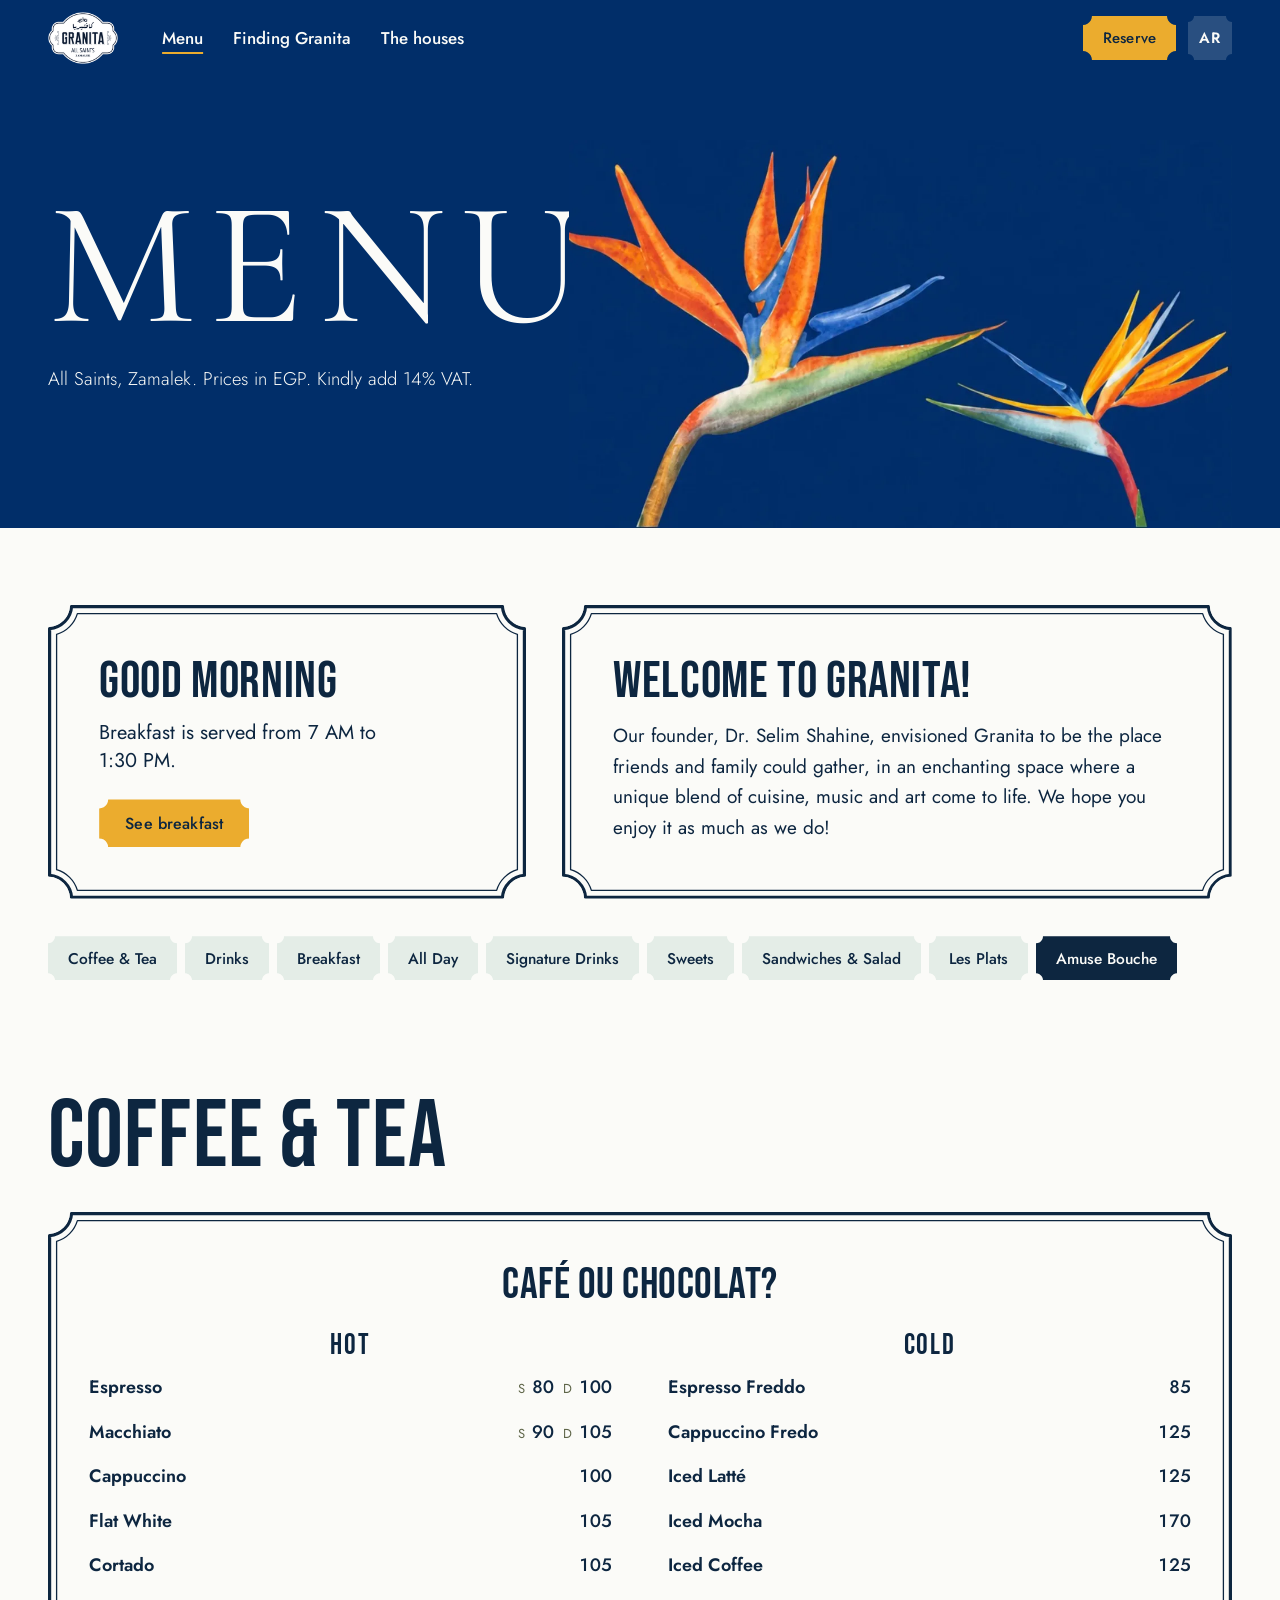
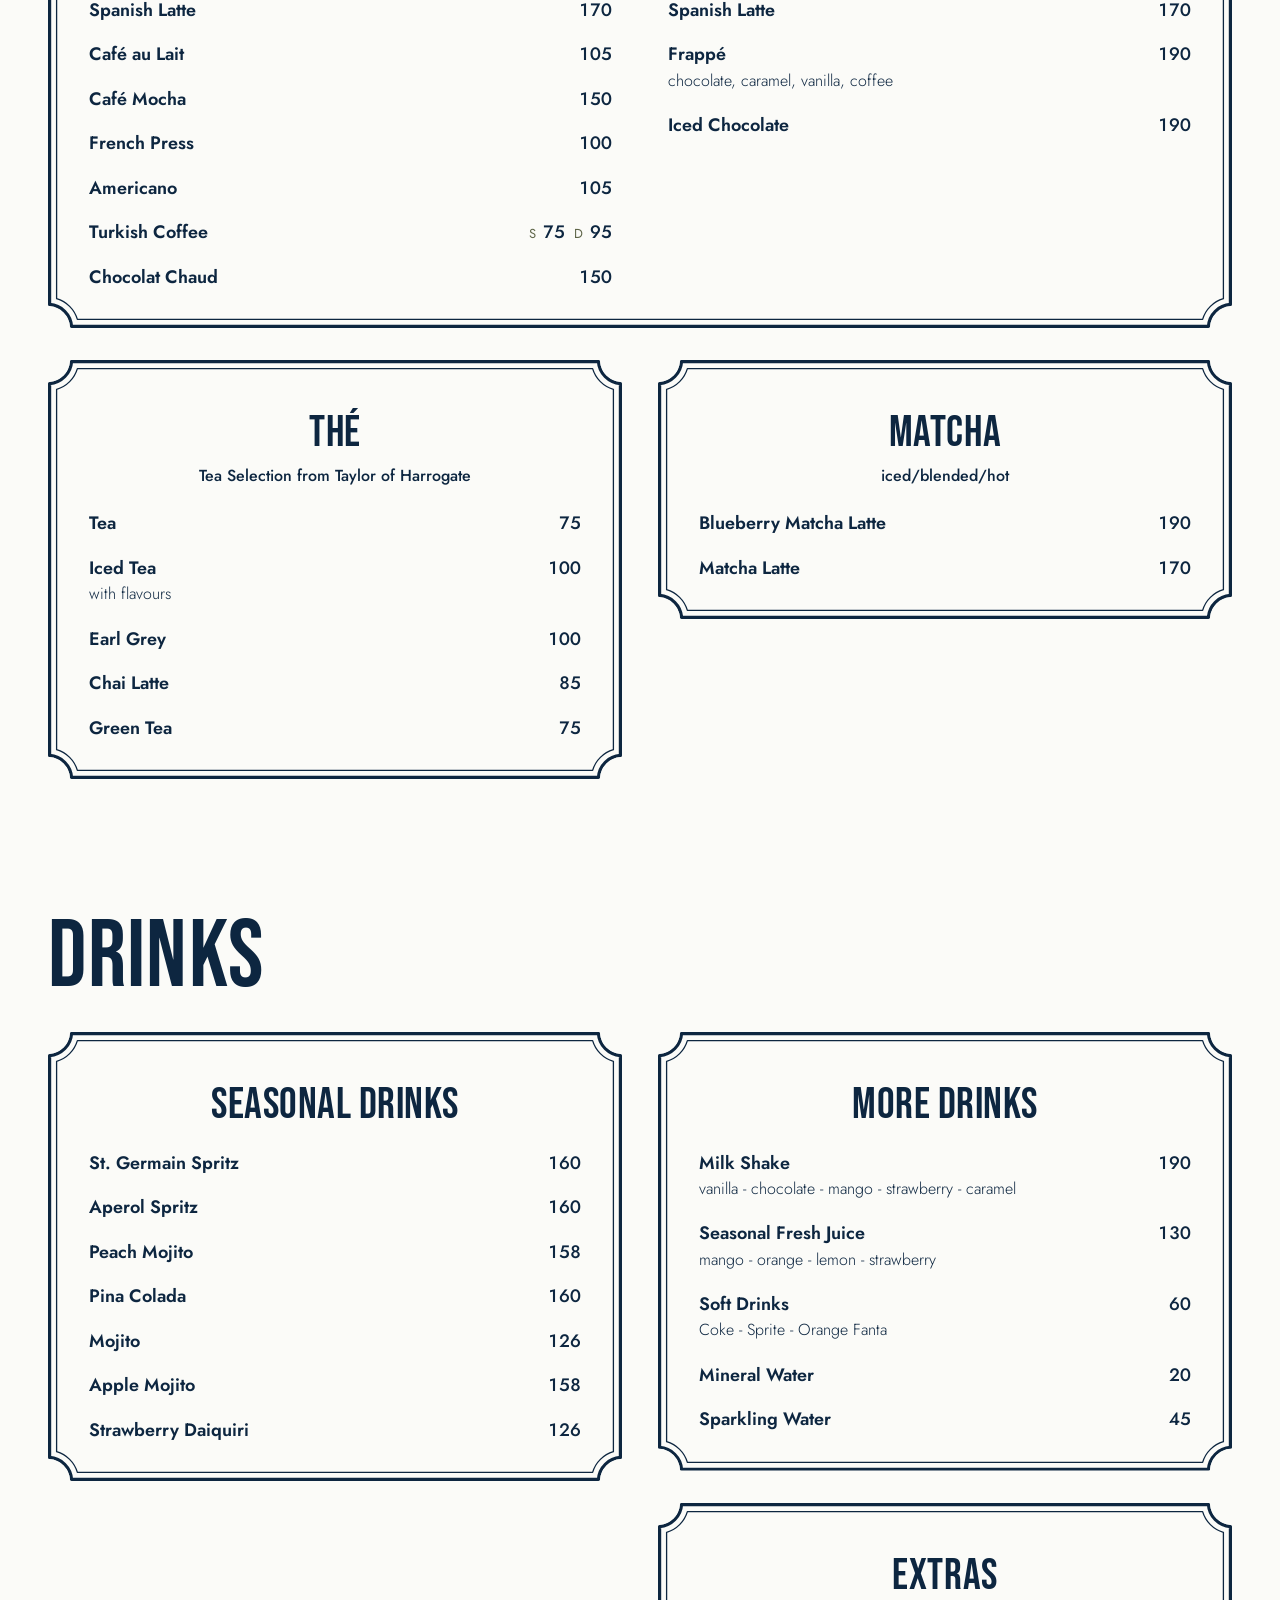
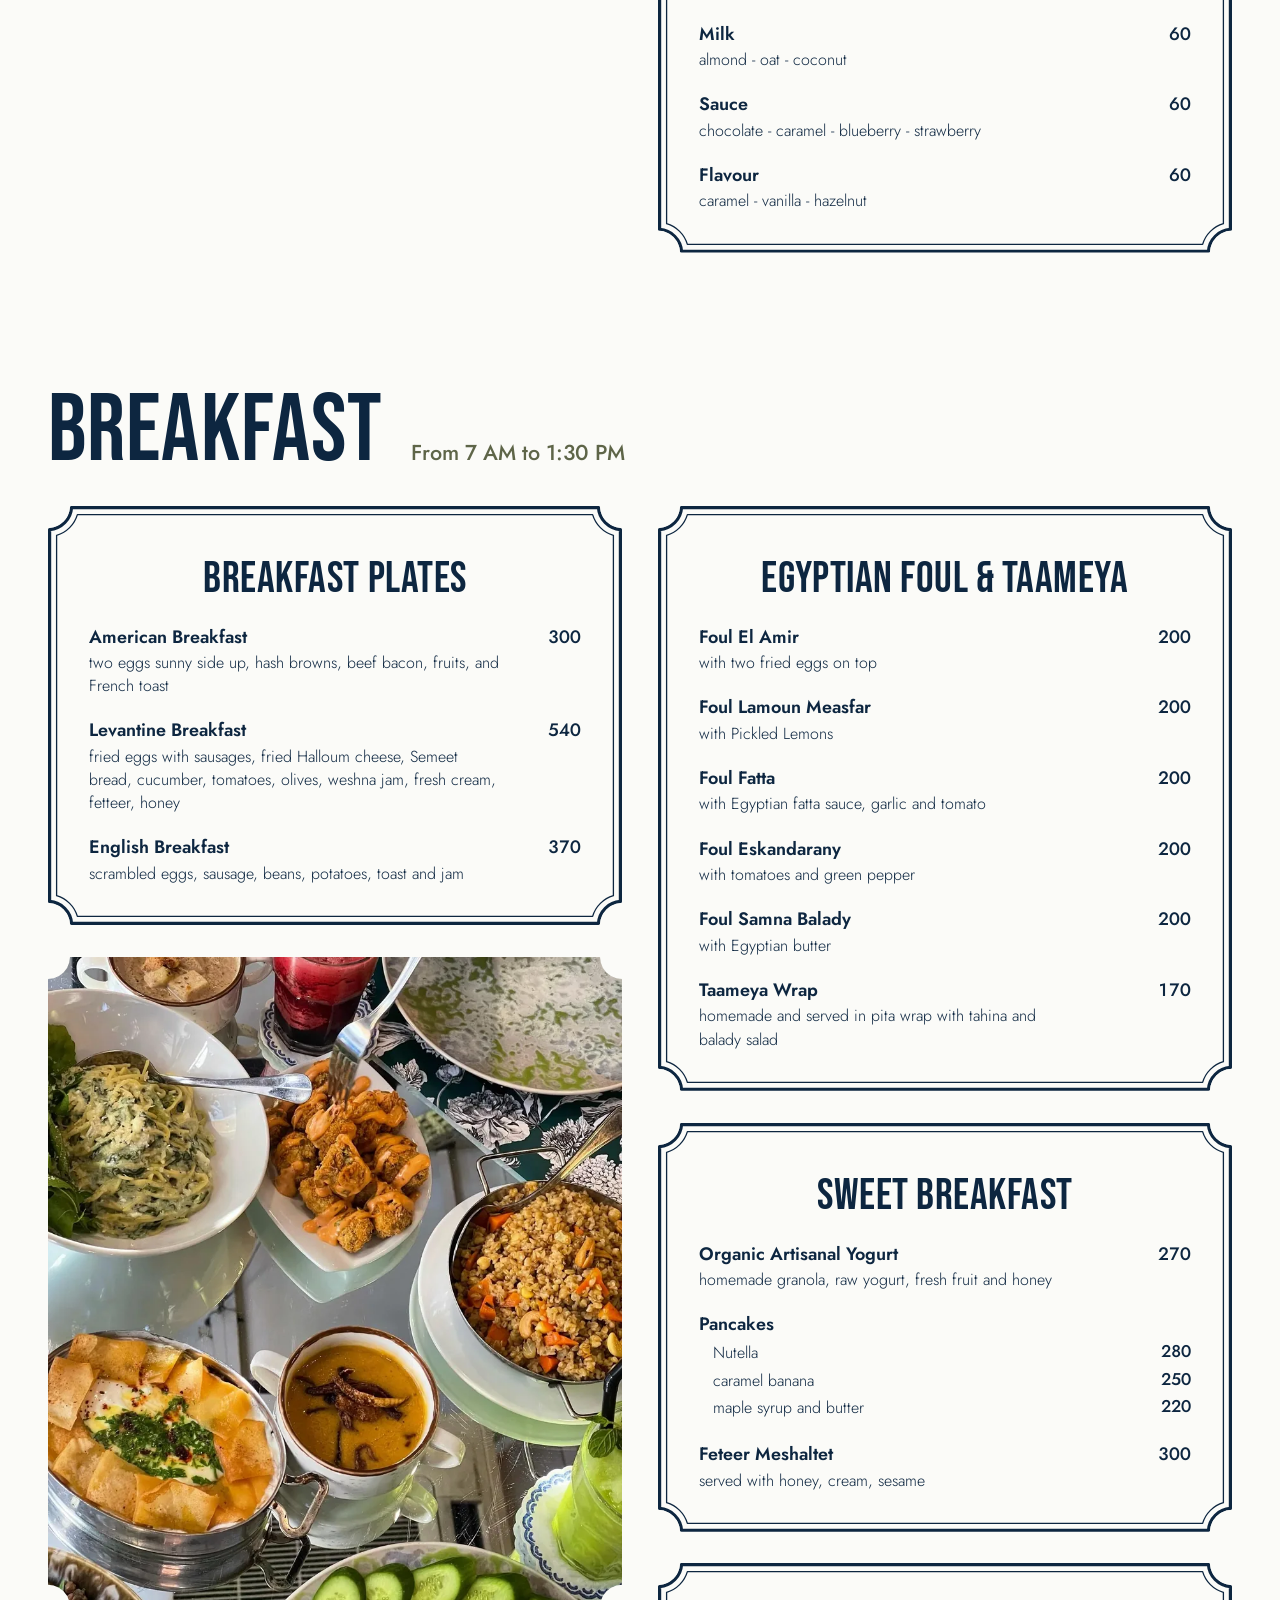
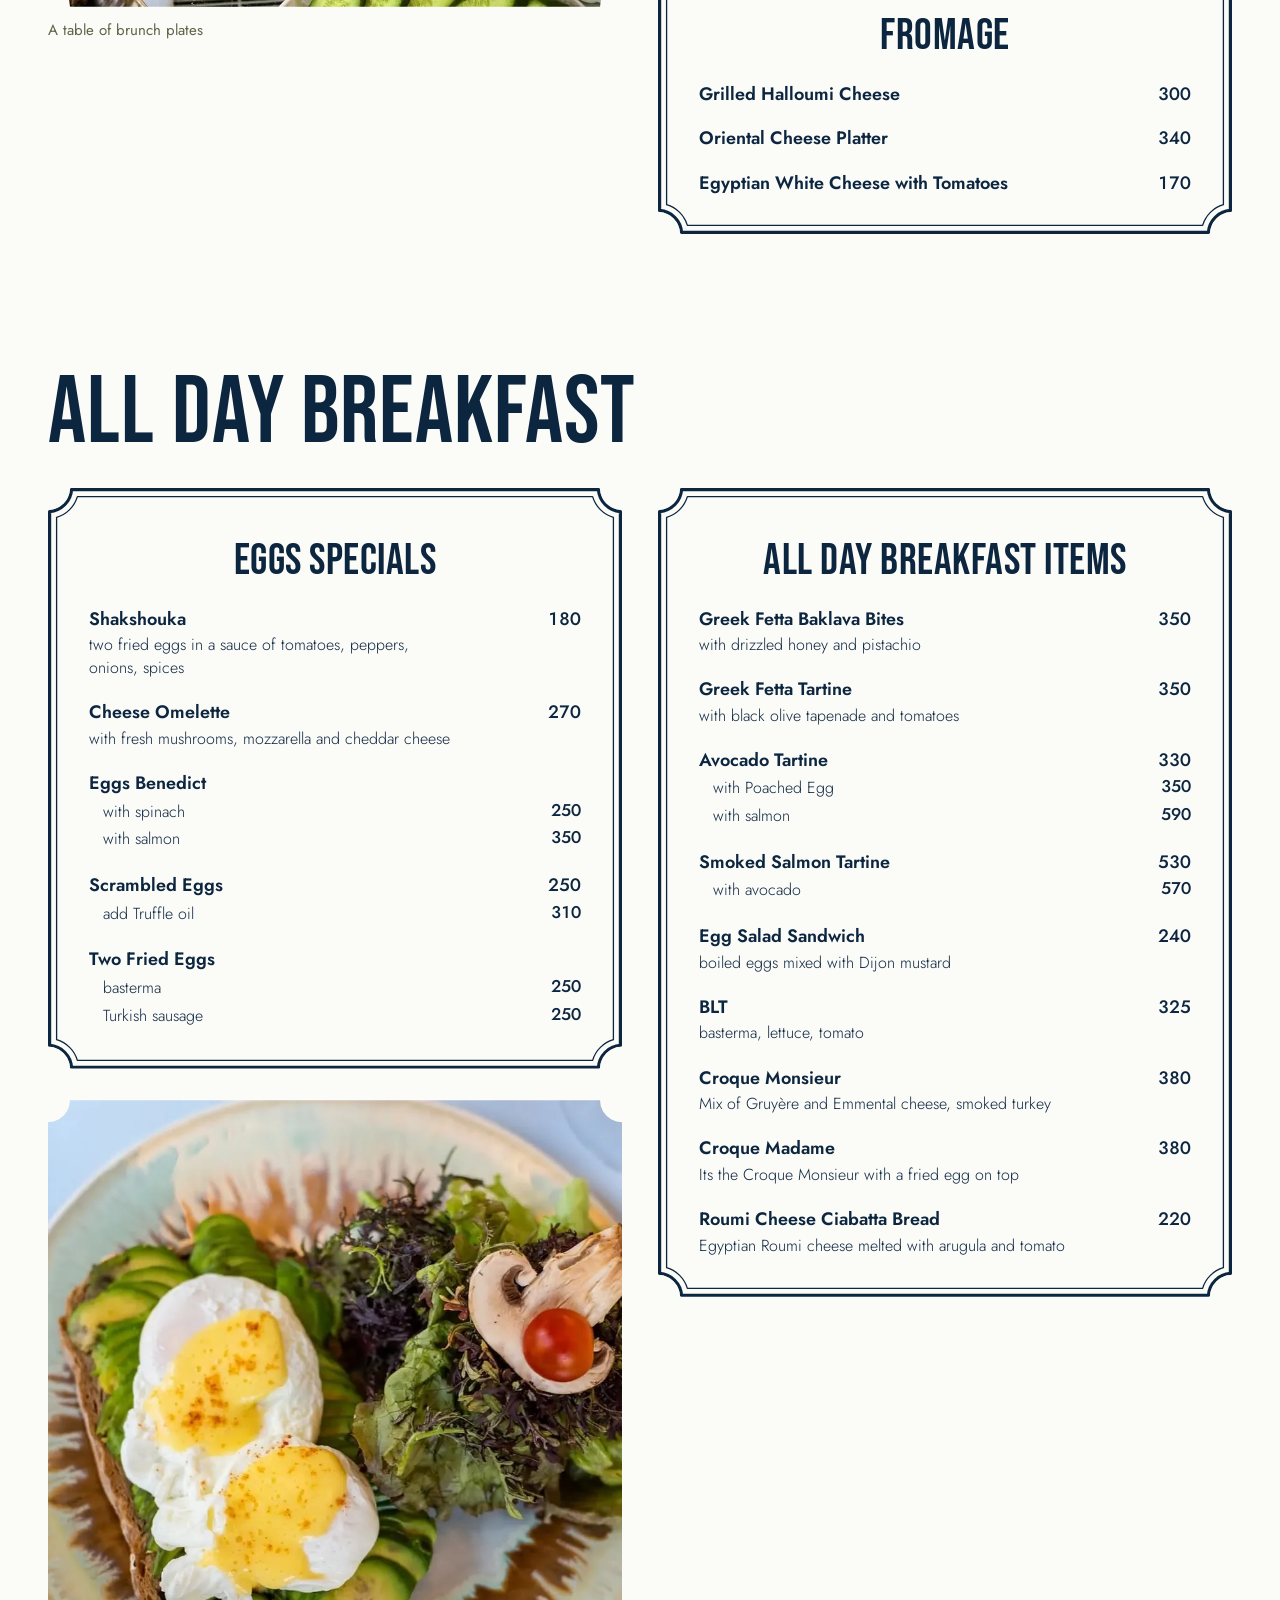
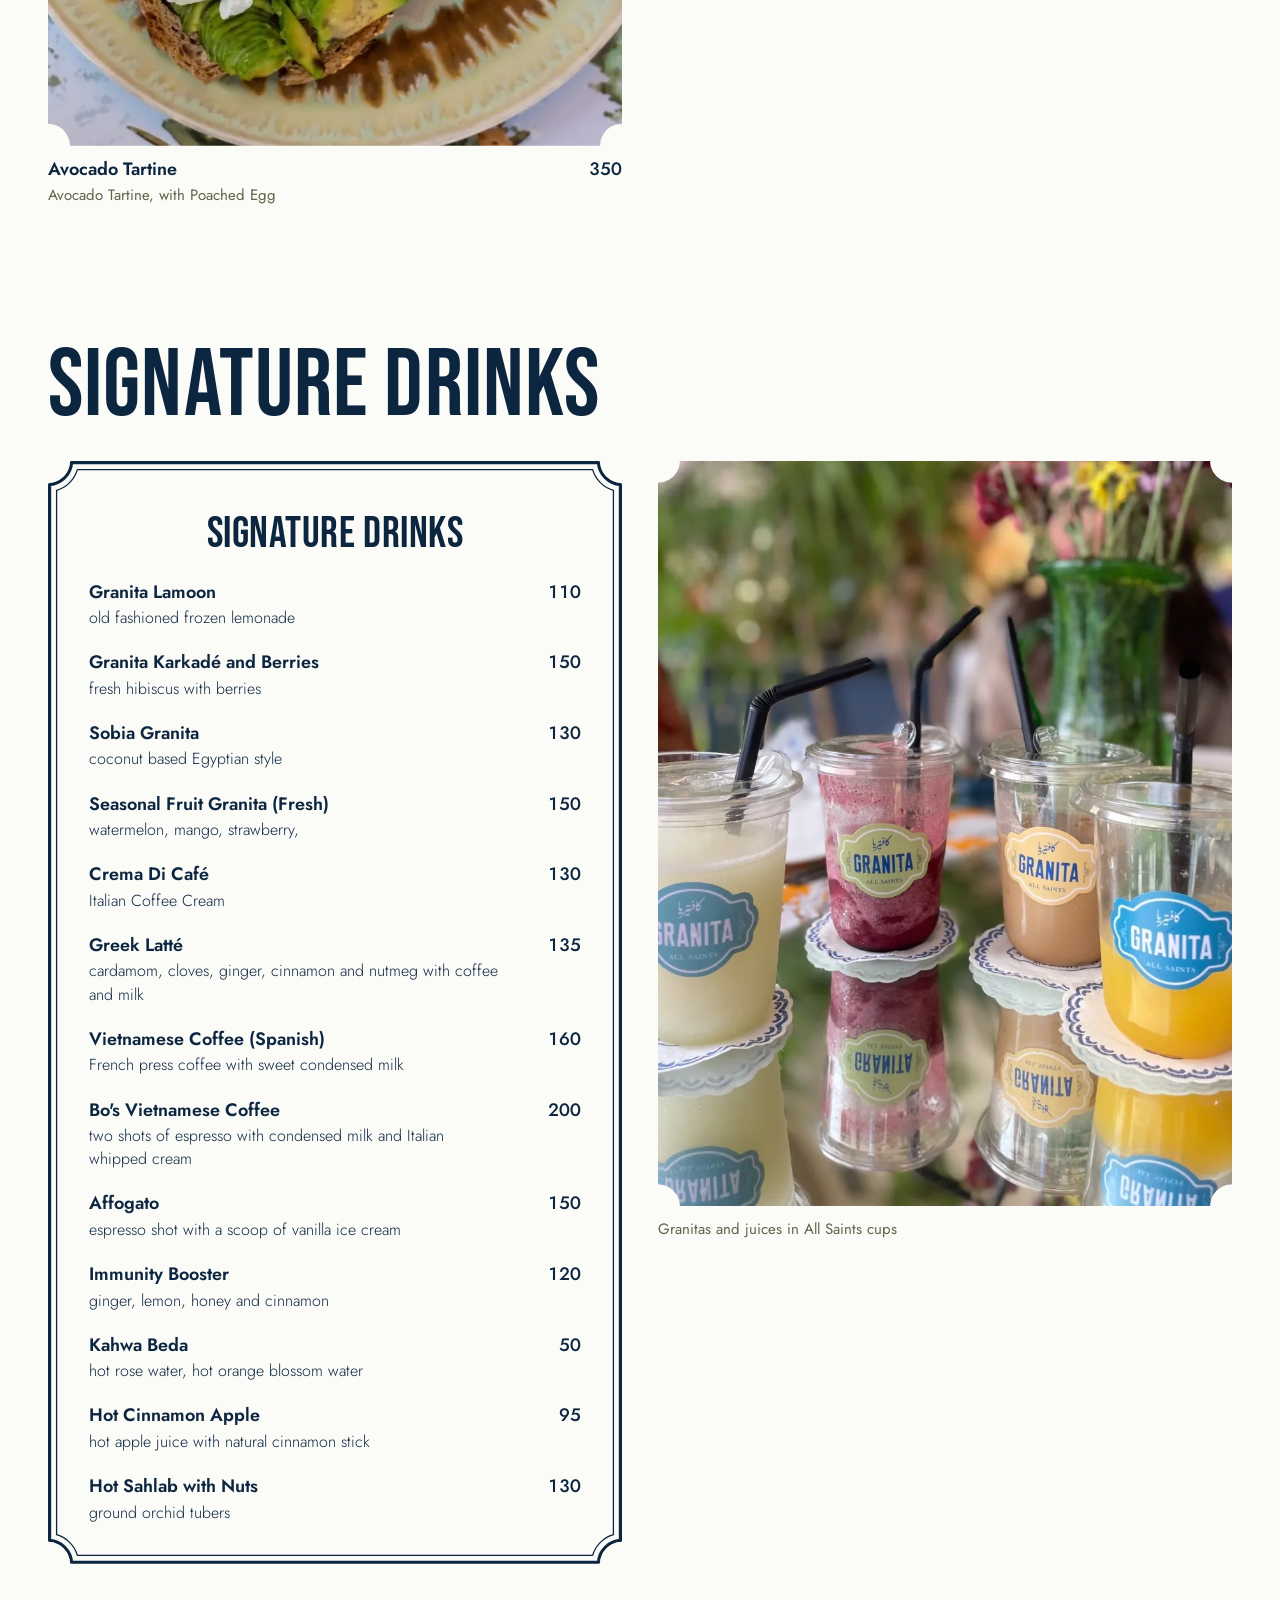
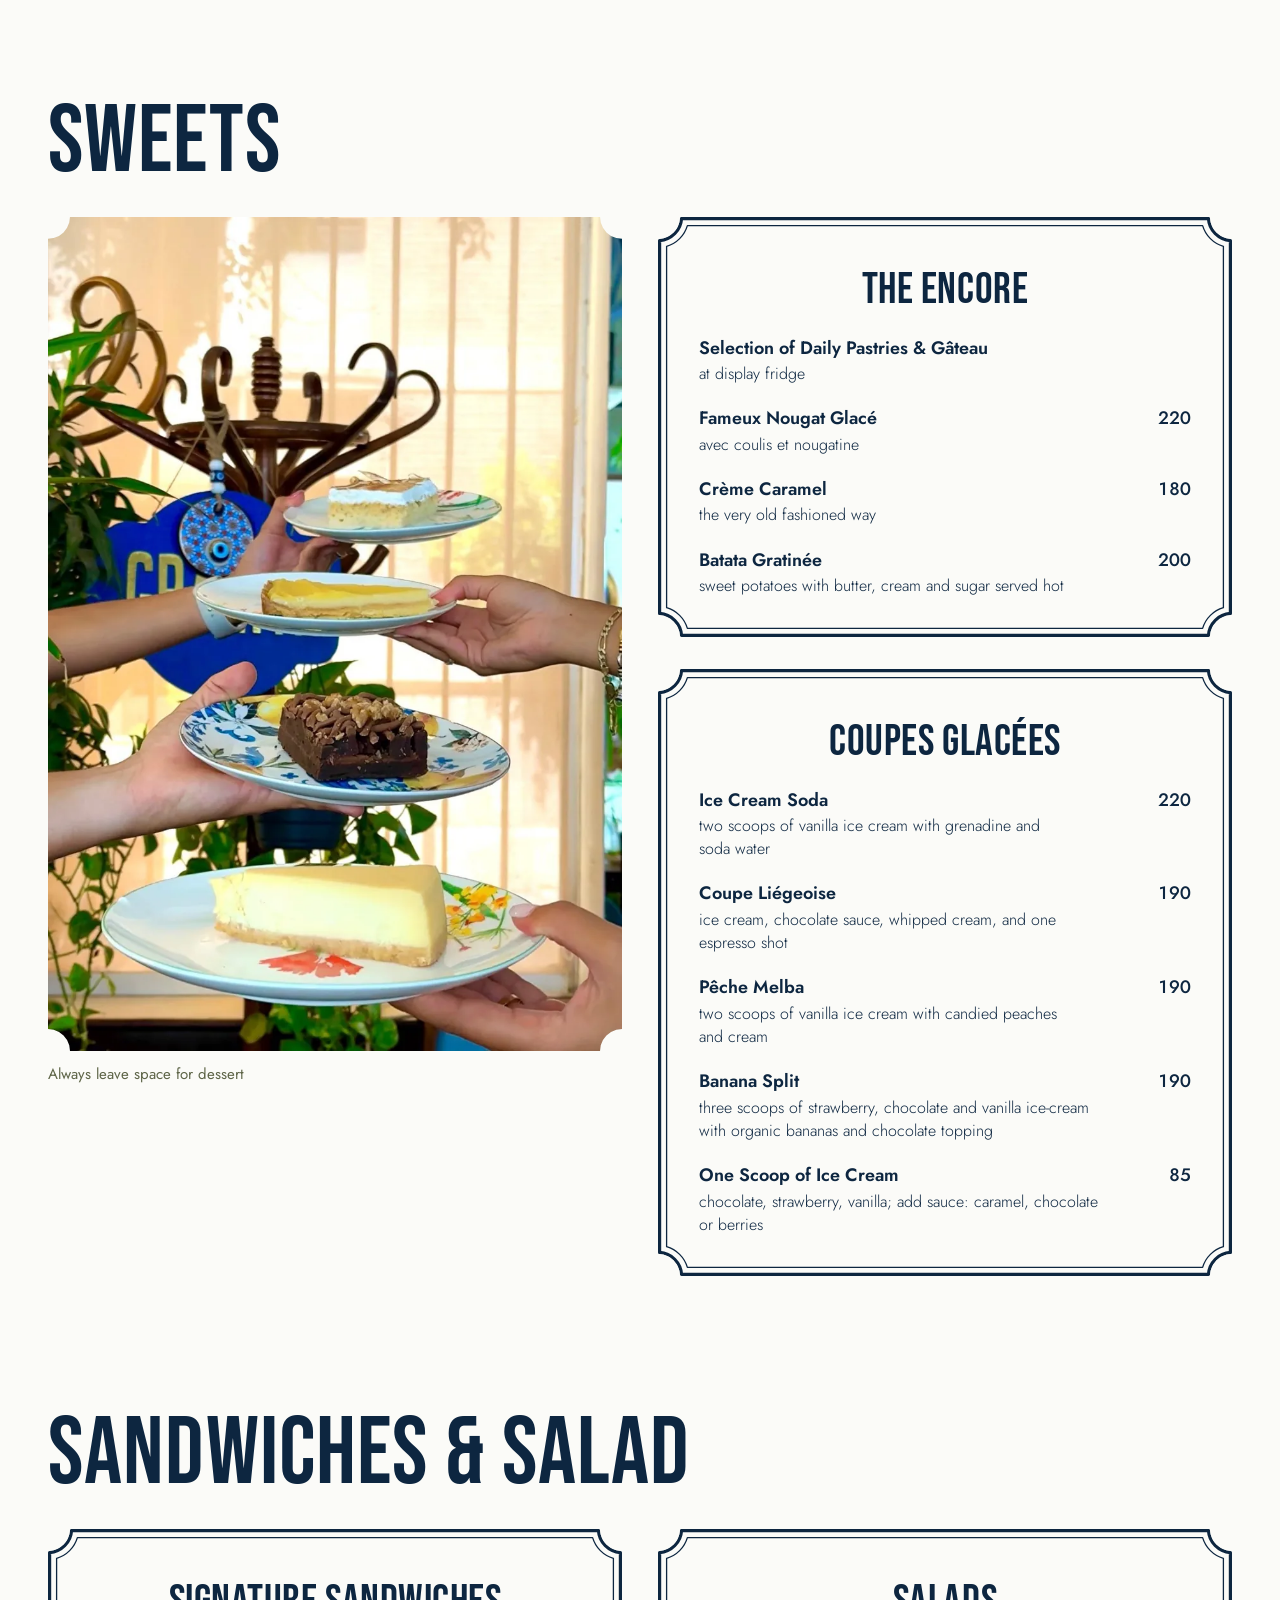
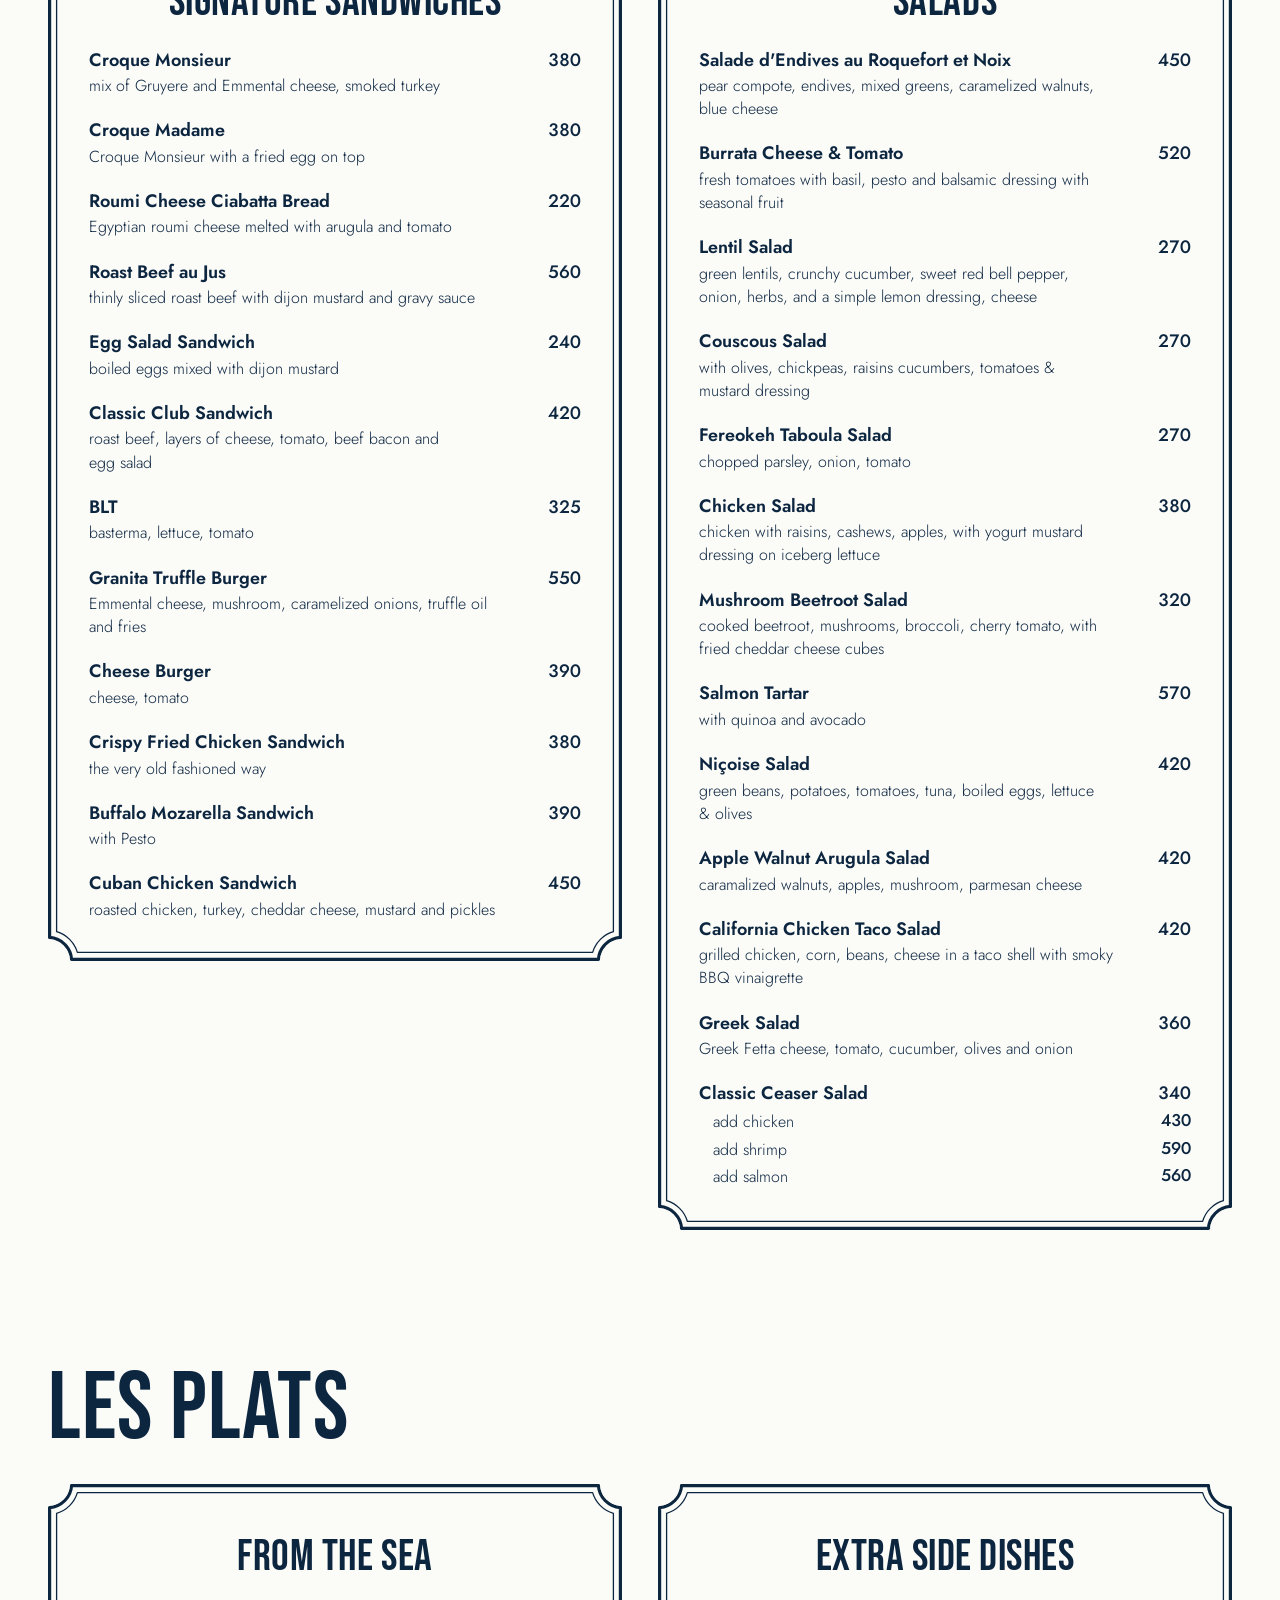
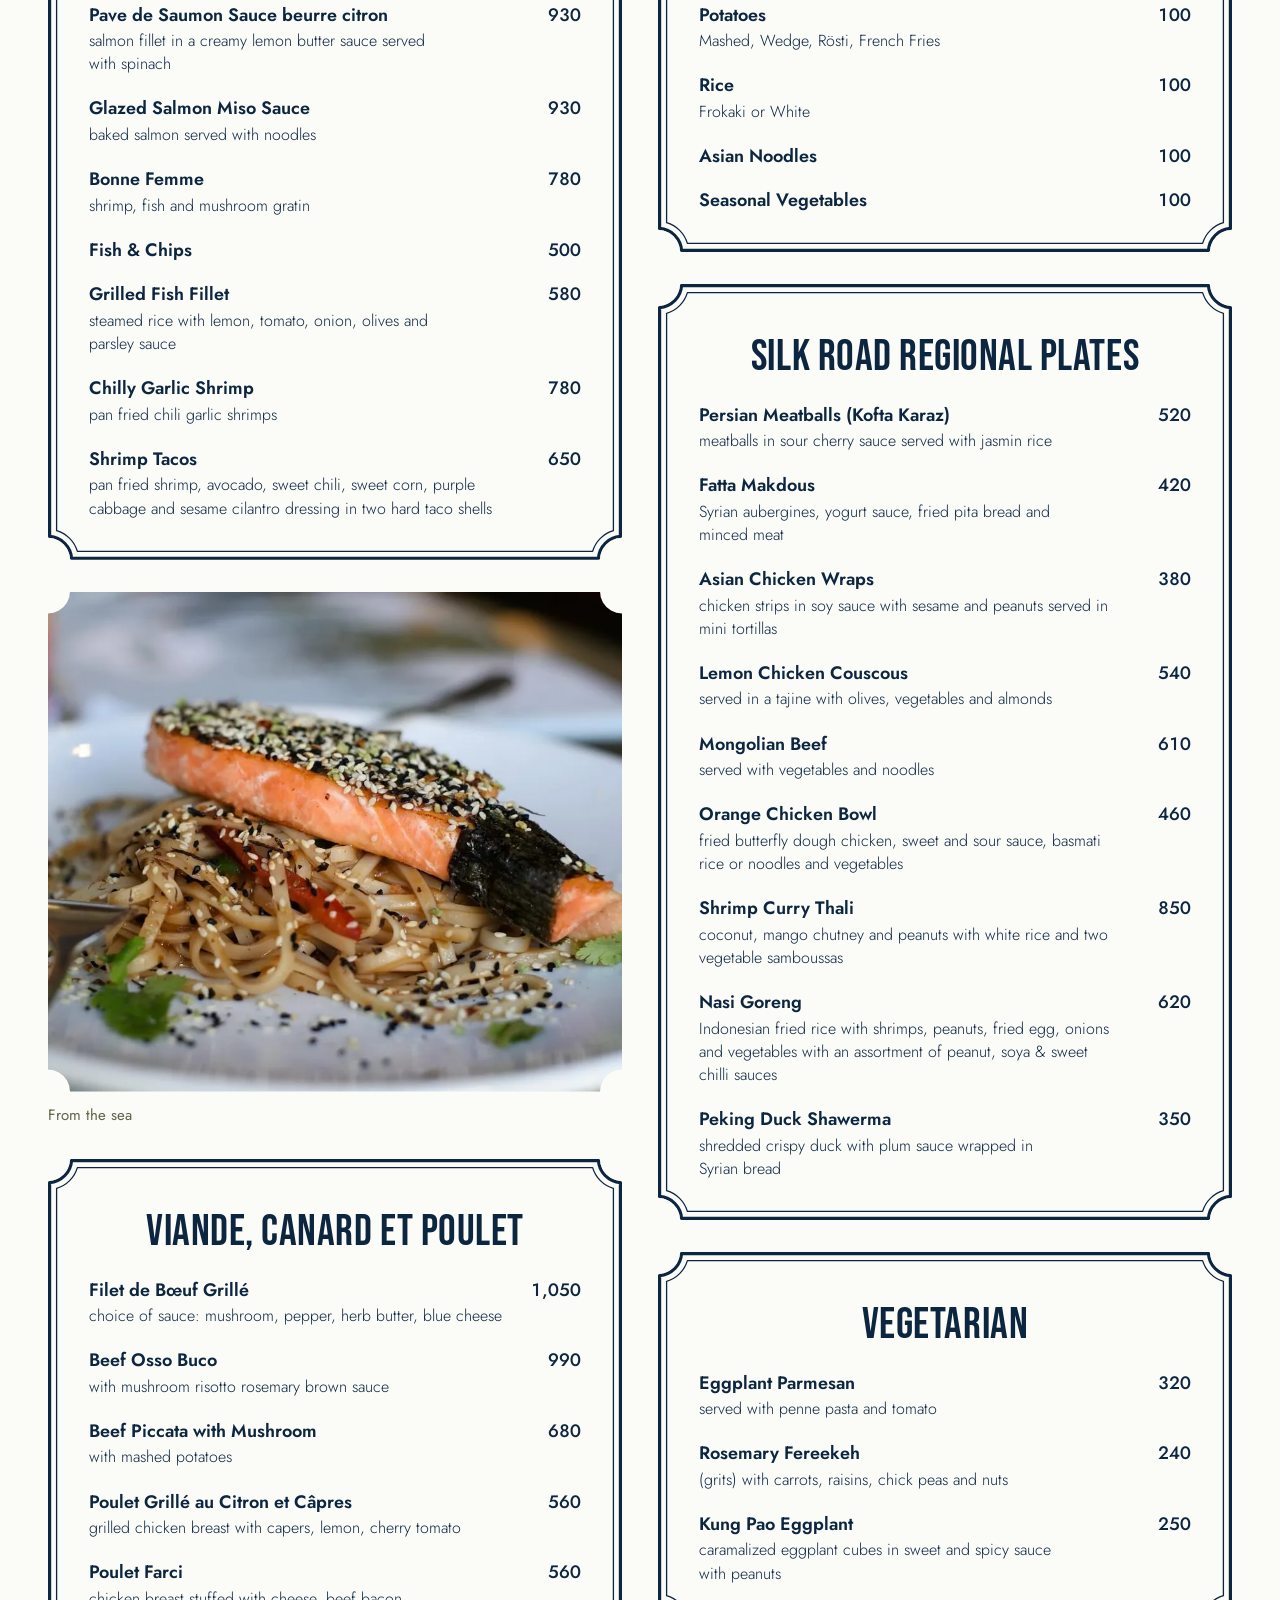
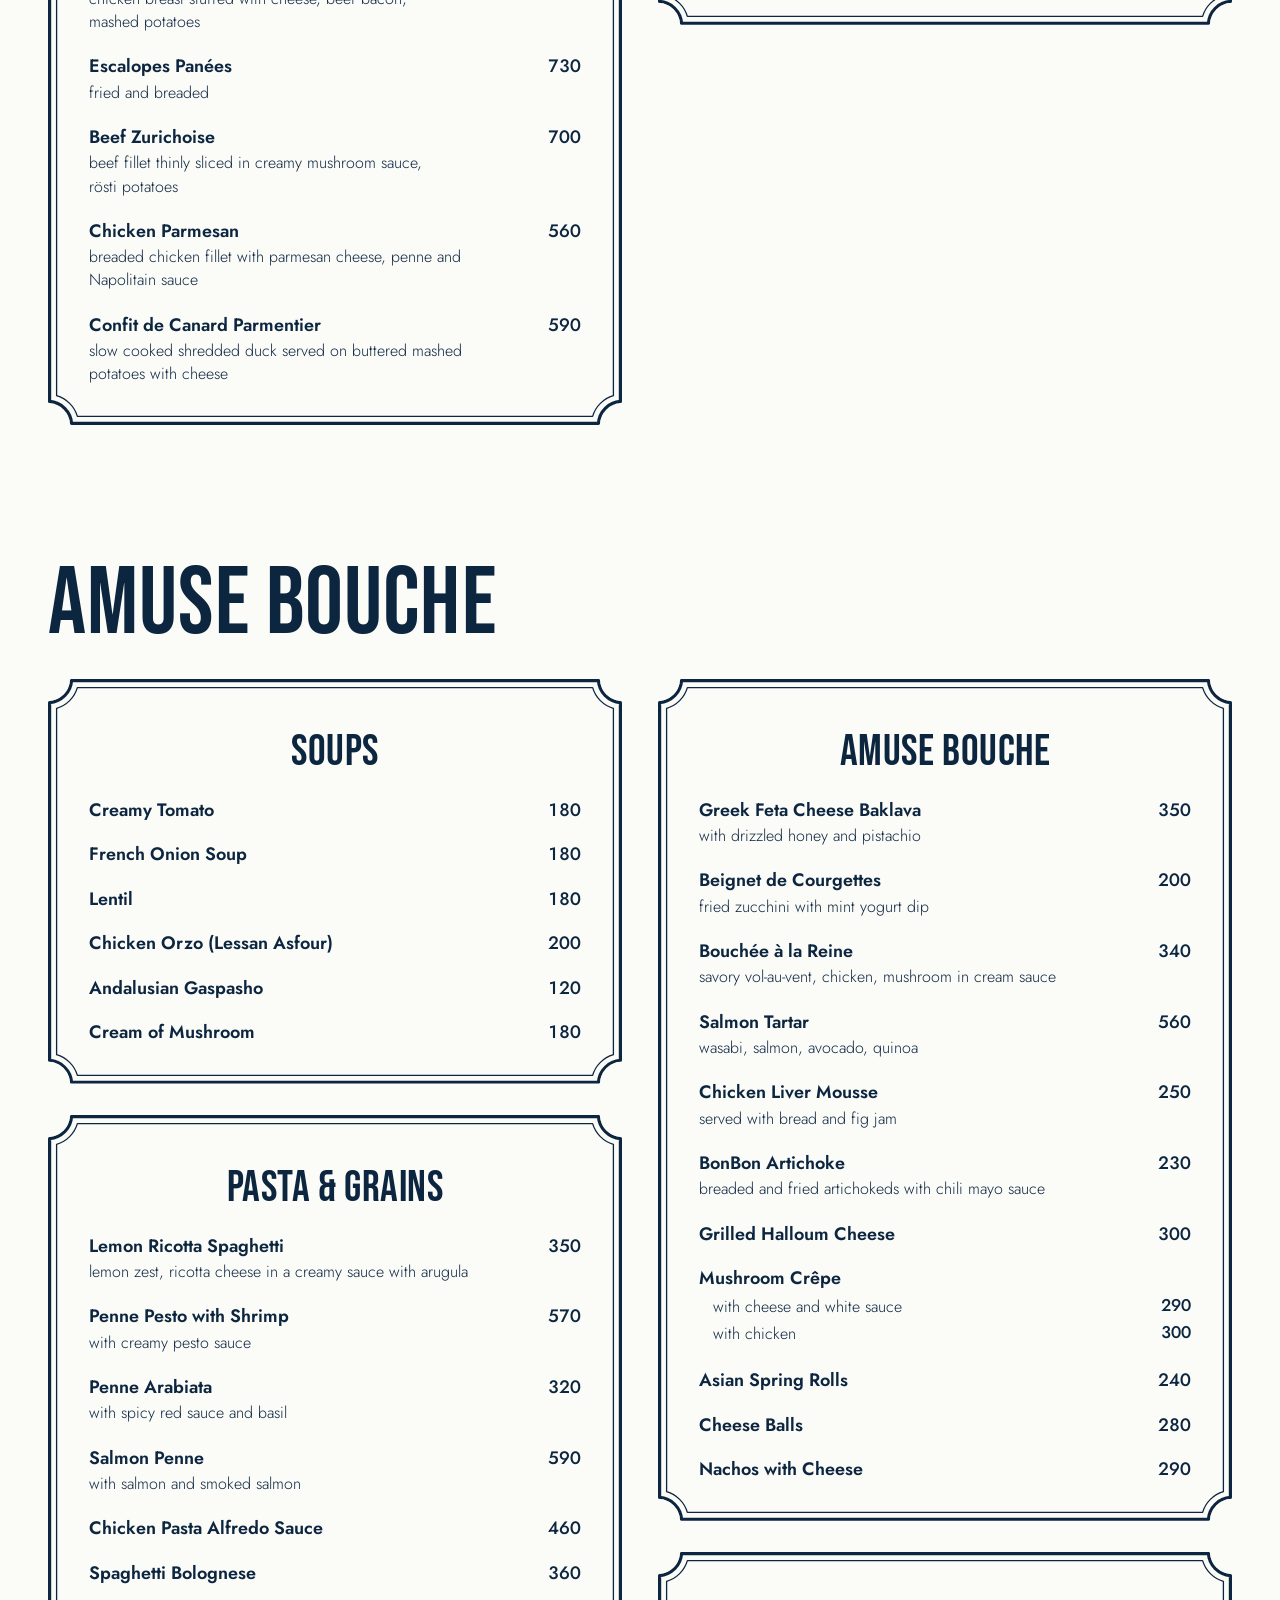
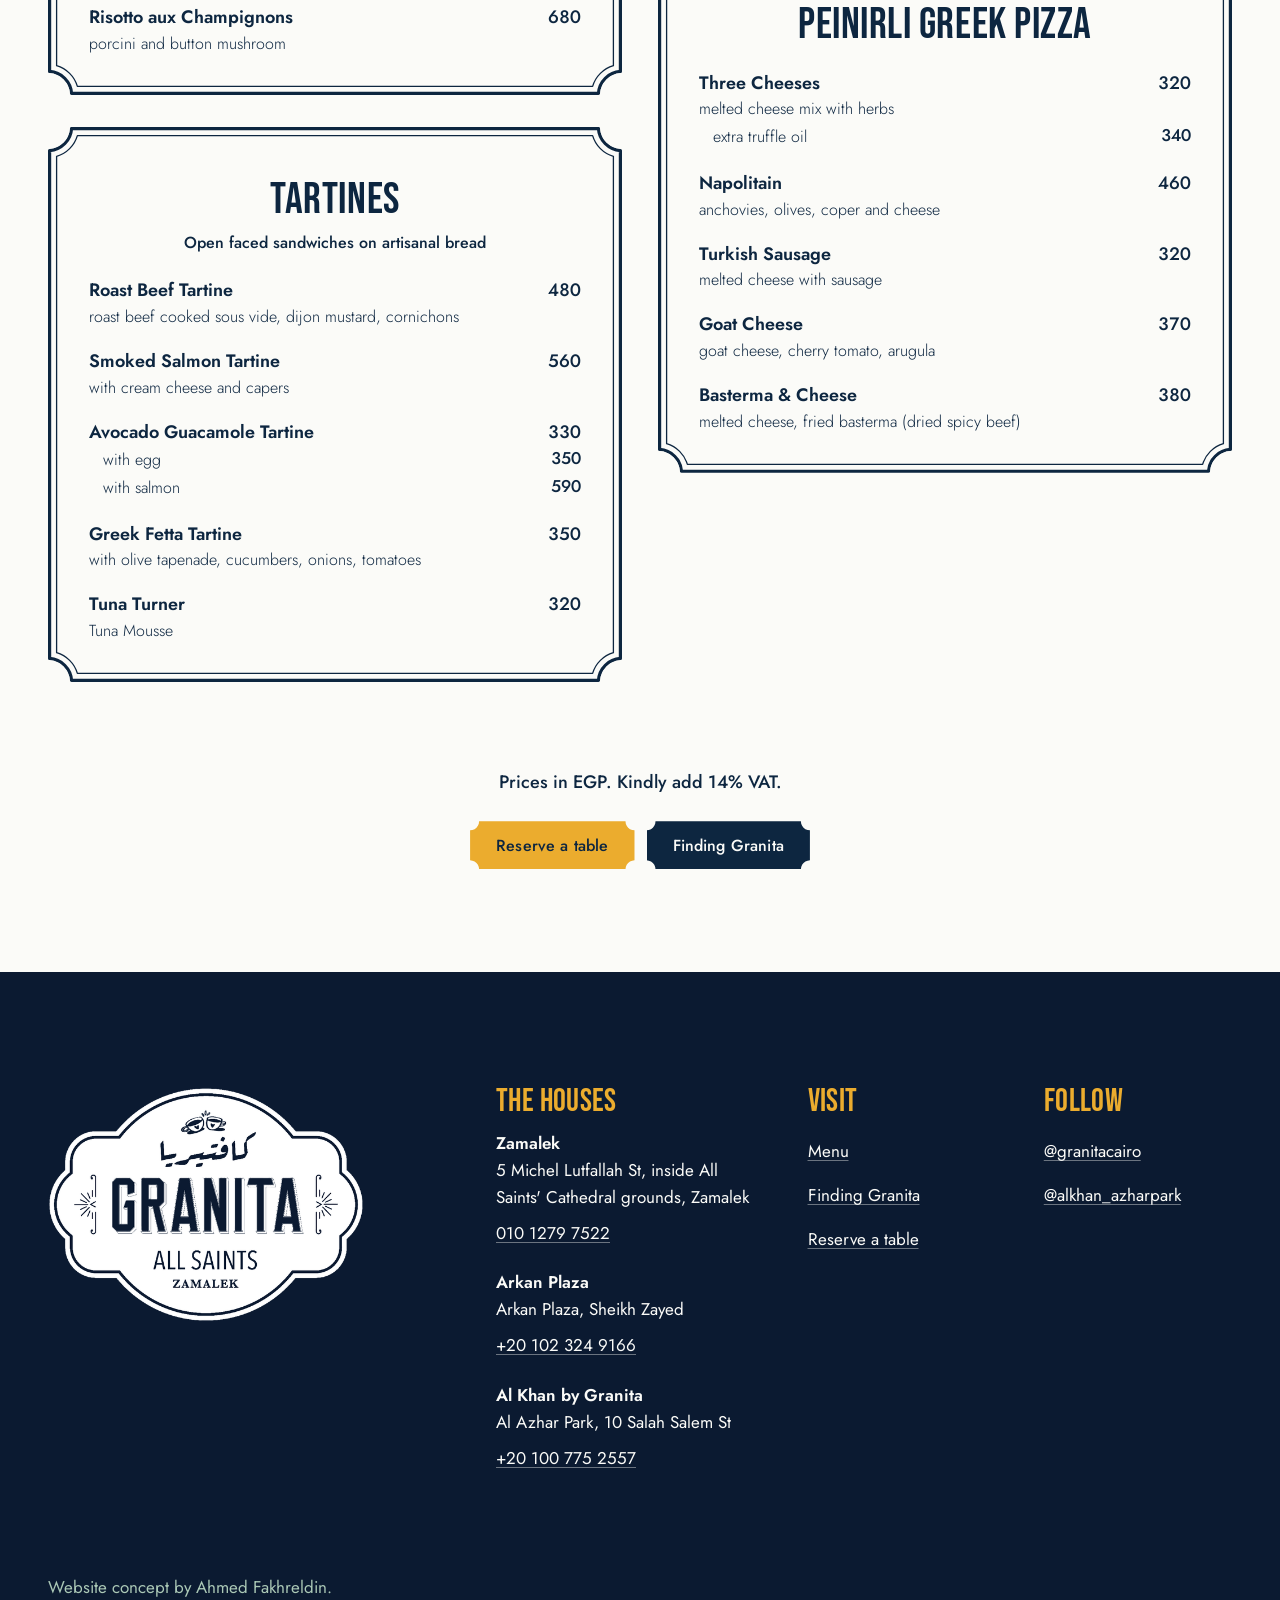
==== commit 68829405: "Keep framed panels on their own layer so the gold border stays steady while scrolling on iPhone Co-A" ====
--- a/menu.html
+++ b/menu.html
@@ -24,9 +24,9 @@
 <link rel="preload" href="fonts/jost-35841f.woff2" as="font" type="font/woff2" crossorigin>
 <style>html.fl body{opacity:0}body{transition:opacity .25s ease}</style>
 <script>(function(){var d=document.documentElement;d.classList.add('js');d.classList.add('fl');var done=function(){d.classList.remove('fl')};var t=setTimeout(done,1200);if(document.fonts&&document.fonts.load){Promise.all([document.fonts.load('400 1em "Bebas Neue"'),document.fonts.load('400 1em "Jost"'),document.fonts.load('600 1em "Jost"'),document.fonts.load('400 1em "Cormorant Garamond"')]).then(function(){clearTimeout(t);done()},done)}else{done()}})();</script>
-<link rel="stylesheet" href="fonts.css?v=1">
-<link rel="stylesheet" href="notch.css?v=1">
-<link rel="stylesheet" href="site.css?v=1">
+<link rel="stylesheet" href="fonts.css?v=2">
+<link rel="stylesheet" href="notch.css?v=2">
+<link rel="stylesheet" href="site.css?v=2">
 <script type="application/ld+json">{"@context": "https://schema.org", "@graph": [{"@type": "Restaurant", "@id": "https://ahmedfakhr1.github.io/granita-preview/#zamalek", "name": "Granita Cairo, All Saints Zamalek", "description": "Grand café inside All Saints' Cathedral grounds in Zamalek, Cairo.", "url": "https://ahmedfakhr1.github.io/granita-preview/", "image": "https://ahmedfakhr1.github.io/granita-preview/img/og.jpg", "telephone": "+20 10 1279 7522", "hasMenu": "https://ahmedfakhr1.github.io/granita-preview/menu.html", "hasMap": "https://www.google.com/maps/place/Granita+Cairo/@30.0582552,31.2235549,17z", "sameAs": ["https://www.instagram.com/granitacairo/"], "address": {"@type": "PostalAddress", "streetAddress": "5 Michel Lutfallah St, All Saints' Cathedral", "addressLocality": "Zamalek, Cairo", "addressCountry": "EG"}, "geo": {"@type": "GeoCoordinates", "latitude": 30.0582552, "longitude": 31.2235549}, "openingHoursSpecification": [{"@type": "OpeningHoursSpecification", "dayOfWeek": ["Monday", "Tuesday", "Wednesday", "Thursday", "Friday", "Saturday", "Sunday"], "opens": "07:00", "closes": "23:00"}]}, {"@type": "Restaurant", "@id": "https://ahmedfakhr1.github.io/granita-preview/#arkan", "name": "Granita Cairo Arkan", "url": "https://ahmedfakhr1.github.io/granita-preview/", "image": "https://ahmedfakhr1.github.io/granita-preview/img/og.jpg", "telephone": "+20 102 324 9166", "hasMenu": "https://ahmedfakhr1.github.io/granita-preview/menu.html", "hasMap": "https://www.google.com/maps/place/Granita+Cairo+Arkan/@30.0195496,31.00485,17z", "sameAs": ["https://www.instagram.com/granitacairo/"], "address": {"@type": "PostalAddress", "streetAddress": "Arkan Plaza", "addressLocality": "Sheikh Zayed", "addressCountry": "EG"}, "geo": {"@type": "GeoCoordinates", "latitude": 30.0195496, "longitude": 31.00485}, "openingHoursSpecification": [{"@type": "OpeningHoursSpecification", "dayOfWeek": ["Monday", "Tuesday", "Wednesday", "Thursday", "Friday", "Saturday", "Sunday"], "opens": "07:00", "closes": "00:00"}]}, {"@type": "Restaurant", "@id": "https://ahmedfakhr1.github.io/granita-preview/#alkhan", "name": "Al Khan by Granita", "url": "https://al-khan-granita.tablein.com/en", "image": "https://ahmedfakhr1.github.io/granita-preview/img/og.jpg", "telephone": "+20 100 775 2557", "hasMap": "https://www.google.com/maps/place/Granita/@30.0385077,31.2631735,17z", "sameAs": ["https://www.instagram.com/alkhan_azharpark/", "https://al-khan-granita.tablein.com/en"], "acceptsReservations": "https://al-khan-granita.tablein.com/en", "address": {"@type": "PostalAddress", "streetAddress": "Al Azhar Park, 10 Salah Salem St", "addressLocality": "Cairo", "addressCountry": "EG"}, "geo": {"@type": "GeoCoordinates", "latitude": 30.0385077, "longitude": 31.2631735}, "openingHoursSpecification": [{"@type": "OpeningHoursSpecification", "dayOfWeek": ["Monday", "Tuesday", "Wednesday", "Thursday", "Friday", "Saturday", "Sunday"], "opens": "07:00", "closes": "22:00"}]}]}</script>
 </head>
 <body class="p-menu">
@@ -126,6 +126,6 @@
   <div data-sheet="dir" hidden><a href="https://www.google.com/maps/place/Granita+Cairo/@30.0582552,31.2235549,17z" target="_blank" rel="noopener"><b>Zamalek</b><span>Open in Google Maps</span></a><a href="https://www.google.com/maps/place/Granita+Cairo+Arkan/@30.0195496,31.00485,17z" target="_blank" rel="noopener"><b>Arkan Plaza</b><span>Open in Google Maps</span></a><a href="https://www.google.com/maps/place/Granita/@30.0385077,31.2631735,17z" target="_blank" rel="noopener"><b>Al Khan</b><span>Open in Google Maps</span></a></div>
   <form method="dialog"><button class="btn btn--paper btn--sm">Close</button></form>
 </dialog>
-<script src="app.js?v=1" defer></script>
+<script src="app.js?v=2" defer></script>
 </body>
 </html>
--- a/site.css
+++ b/site.css
@@ -97,6 +97,9 @@
 .fr--gold::before { border-image-source: url(img/frame-gold.svg); }
 .fr--paper::before { border-image-source: url(img/frame-paper.svg); }
 .fr--burgundy::before { border-image-source: url(img/frame-burgundy.svg); }
+.fr { isolation: isolate; }
+.fr::before { -webkit-transform: translateZ(0); transform: translateZ(0); -webkit-backface-visibility: hidden; backface-visibility: hidden; }
+.nt.fr { will-change: transform; }
 
 /* photographs carry the notch */
 .ph { position: relative; display: block; overflow: hidden; background: var(--sage-t); }
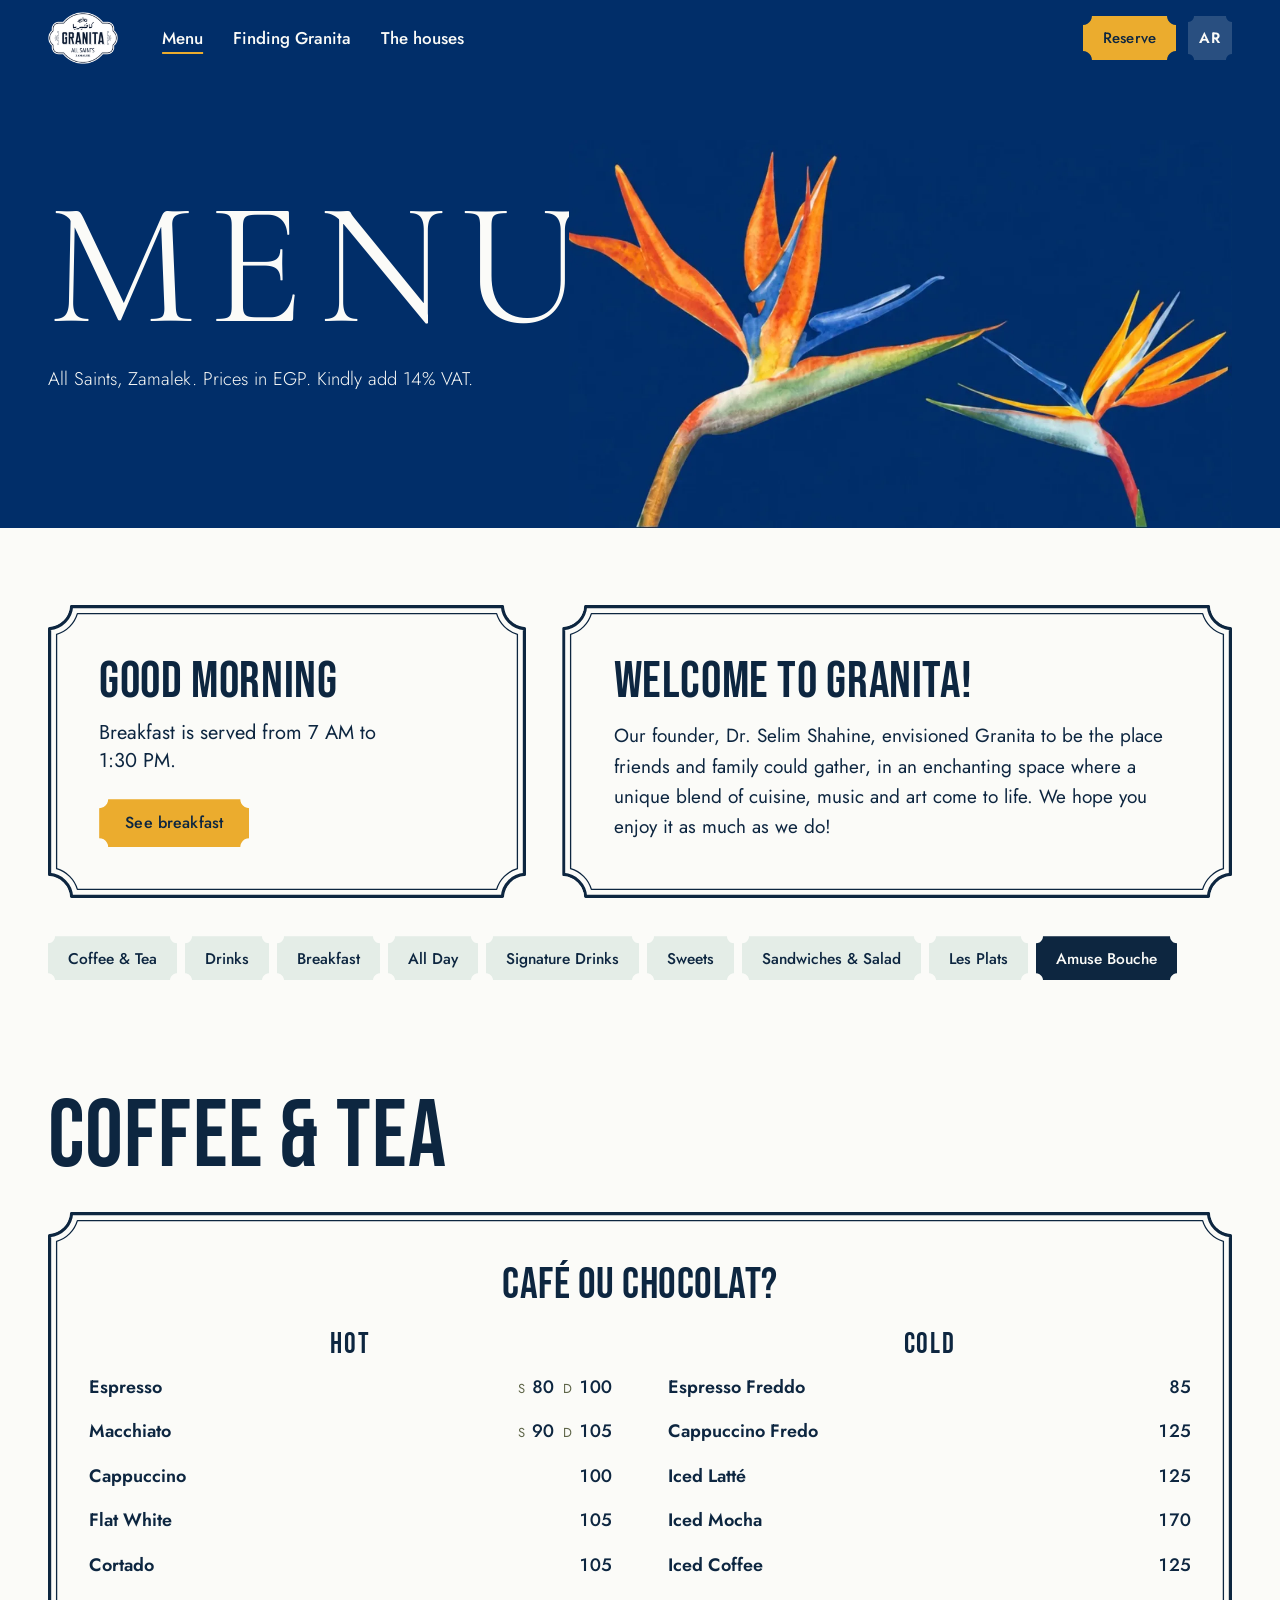
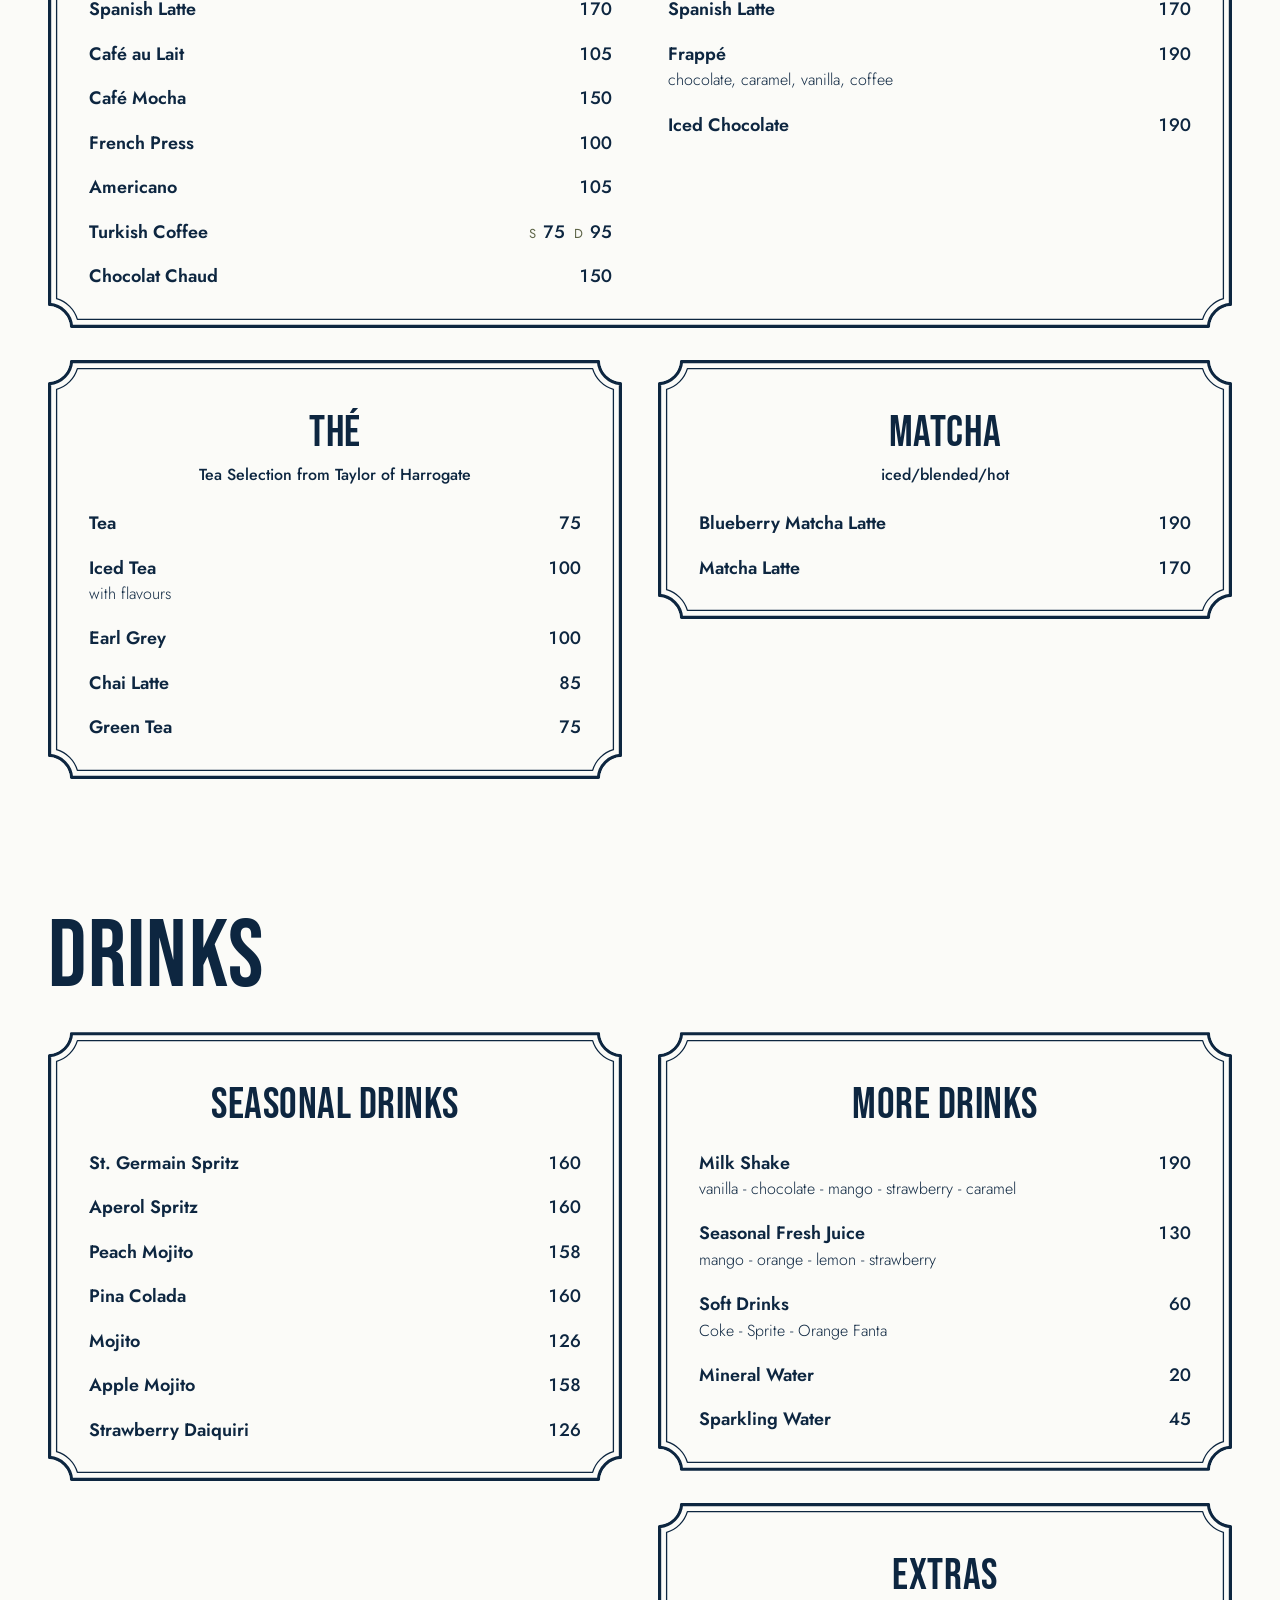
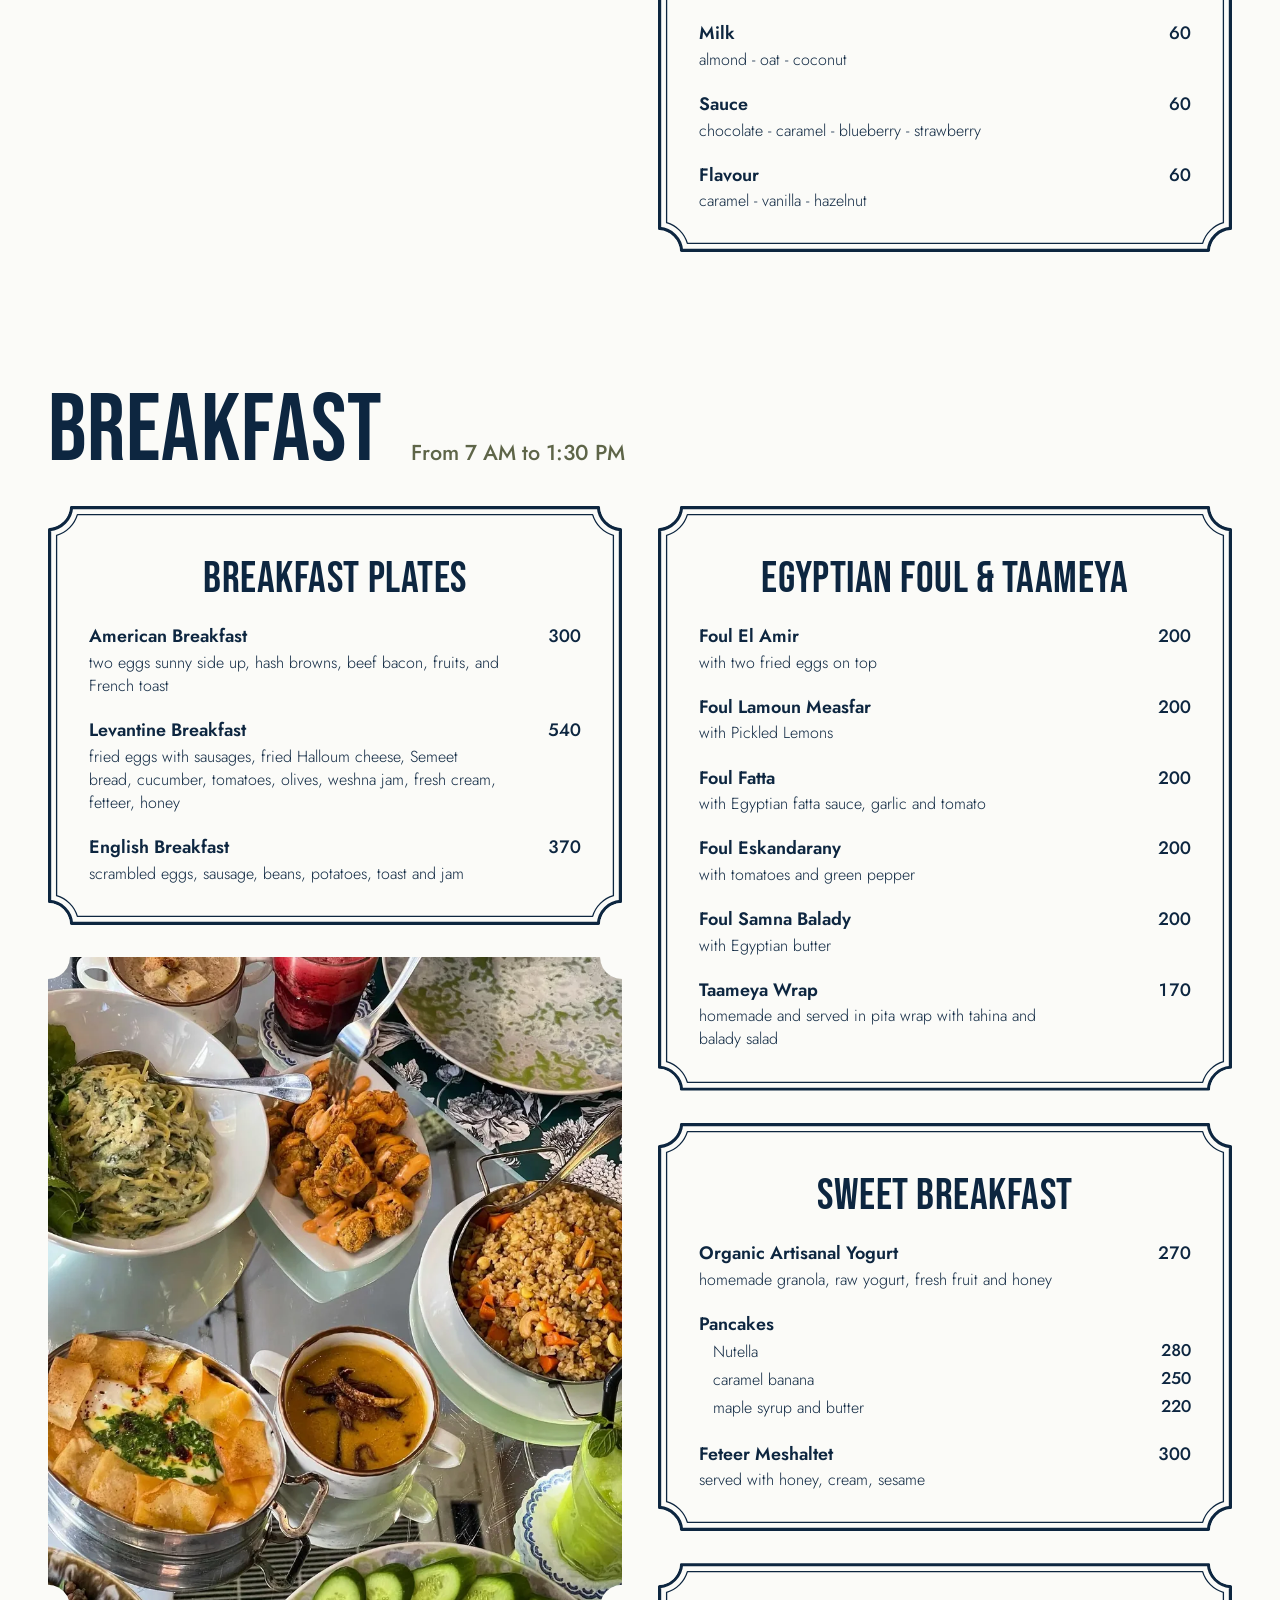
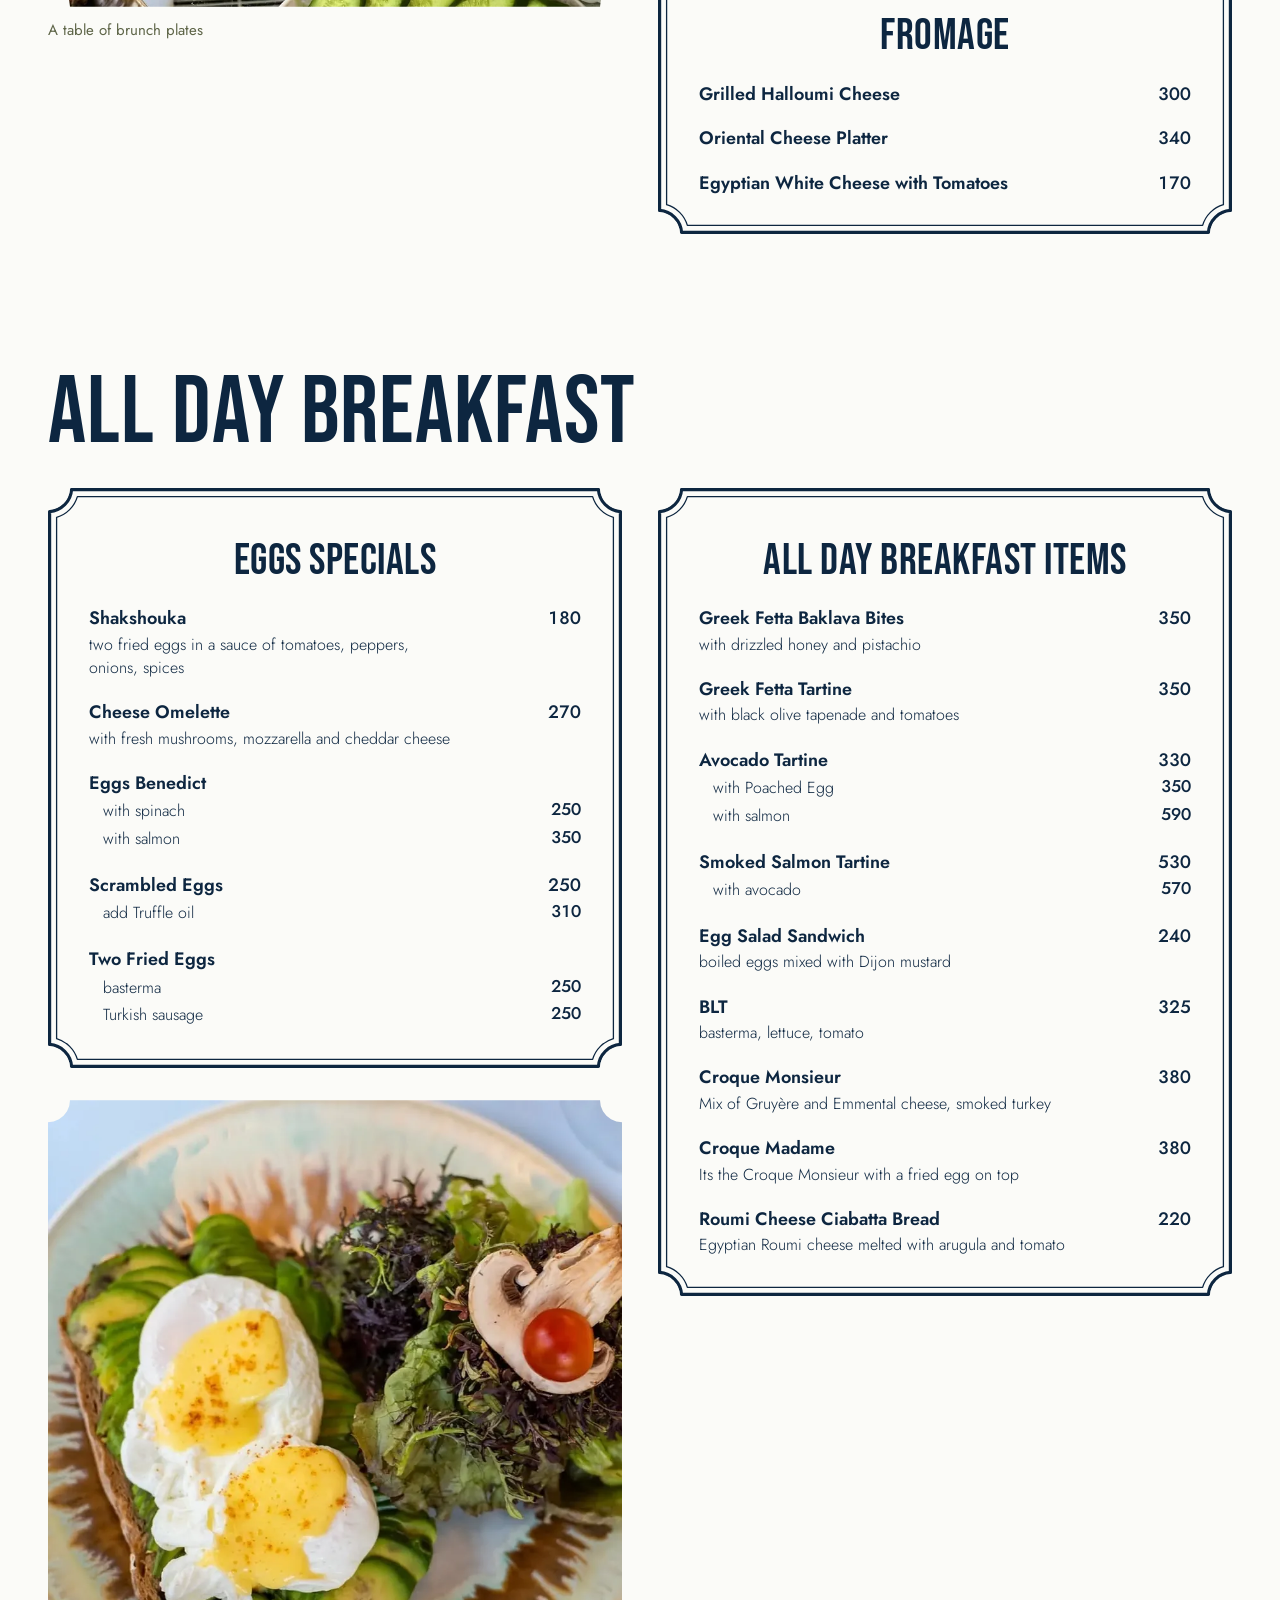
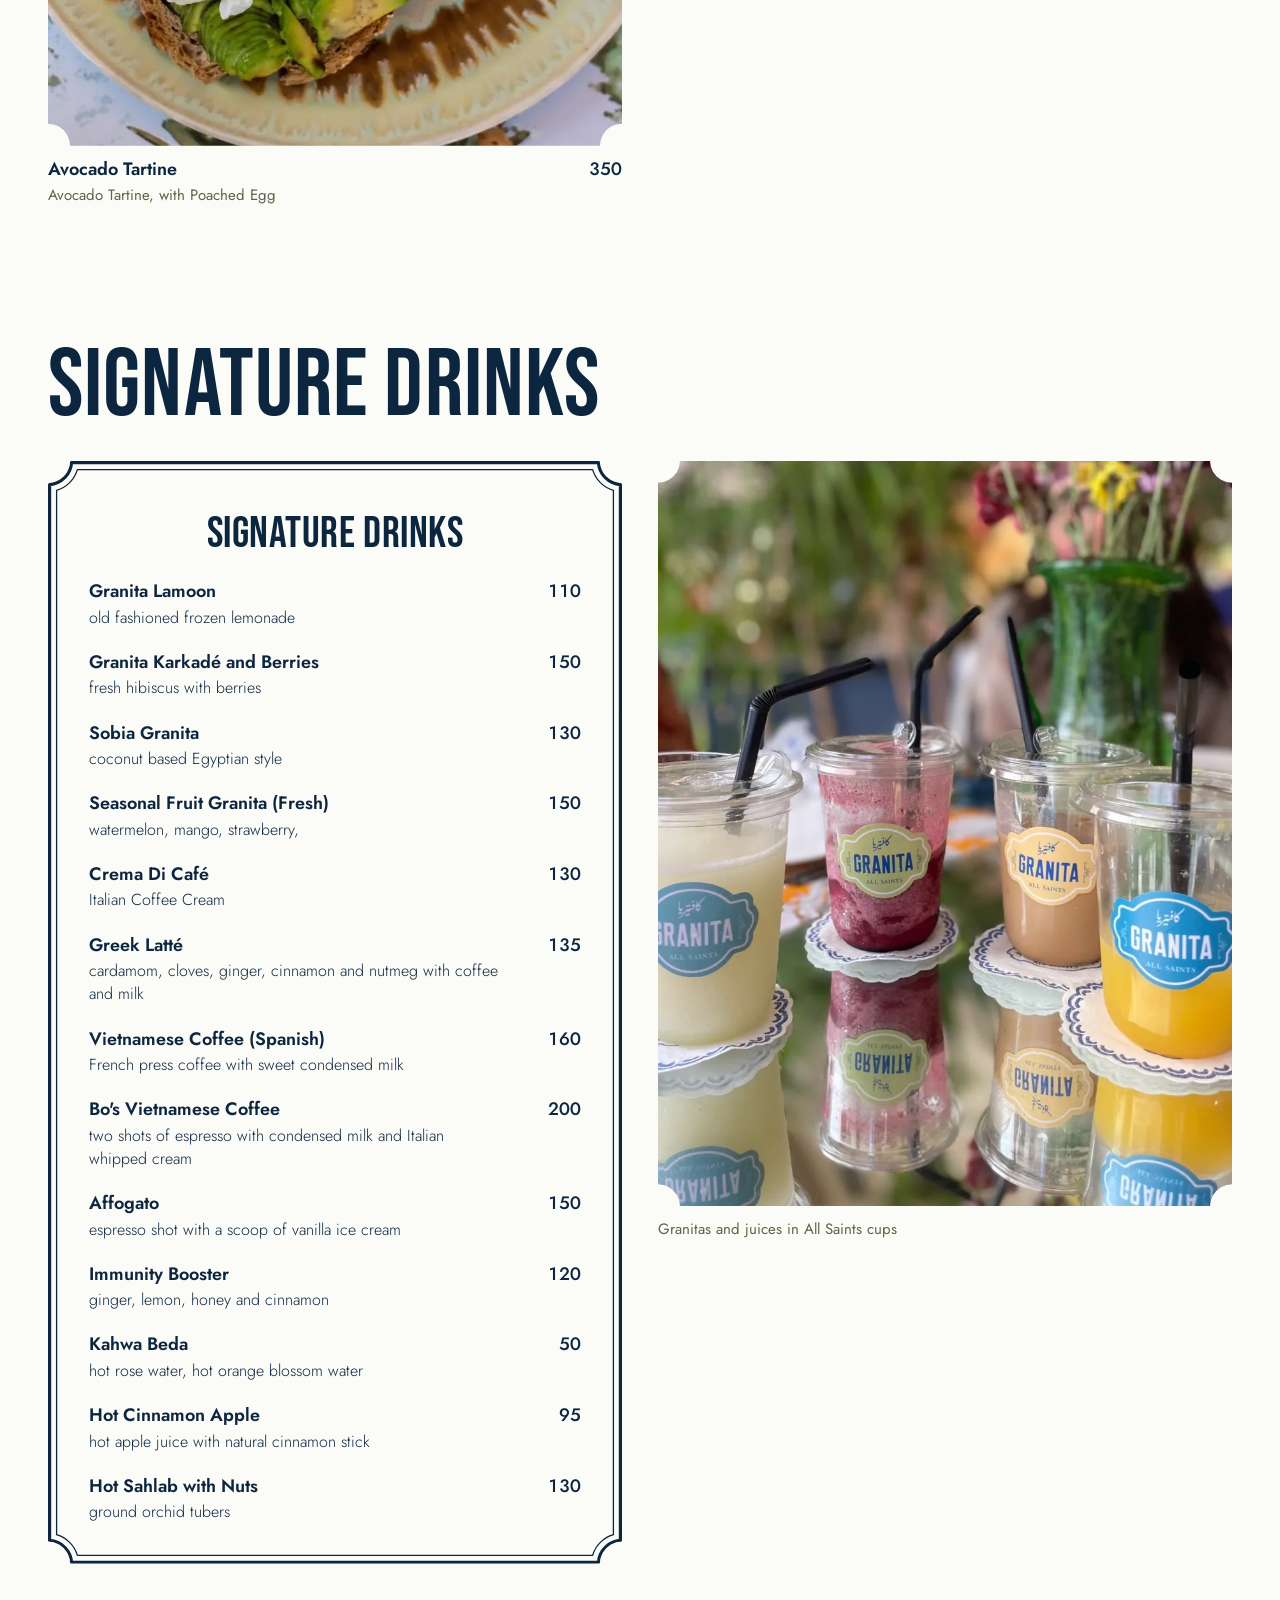
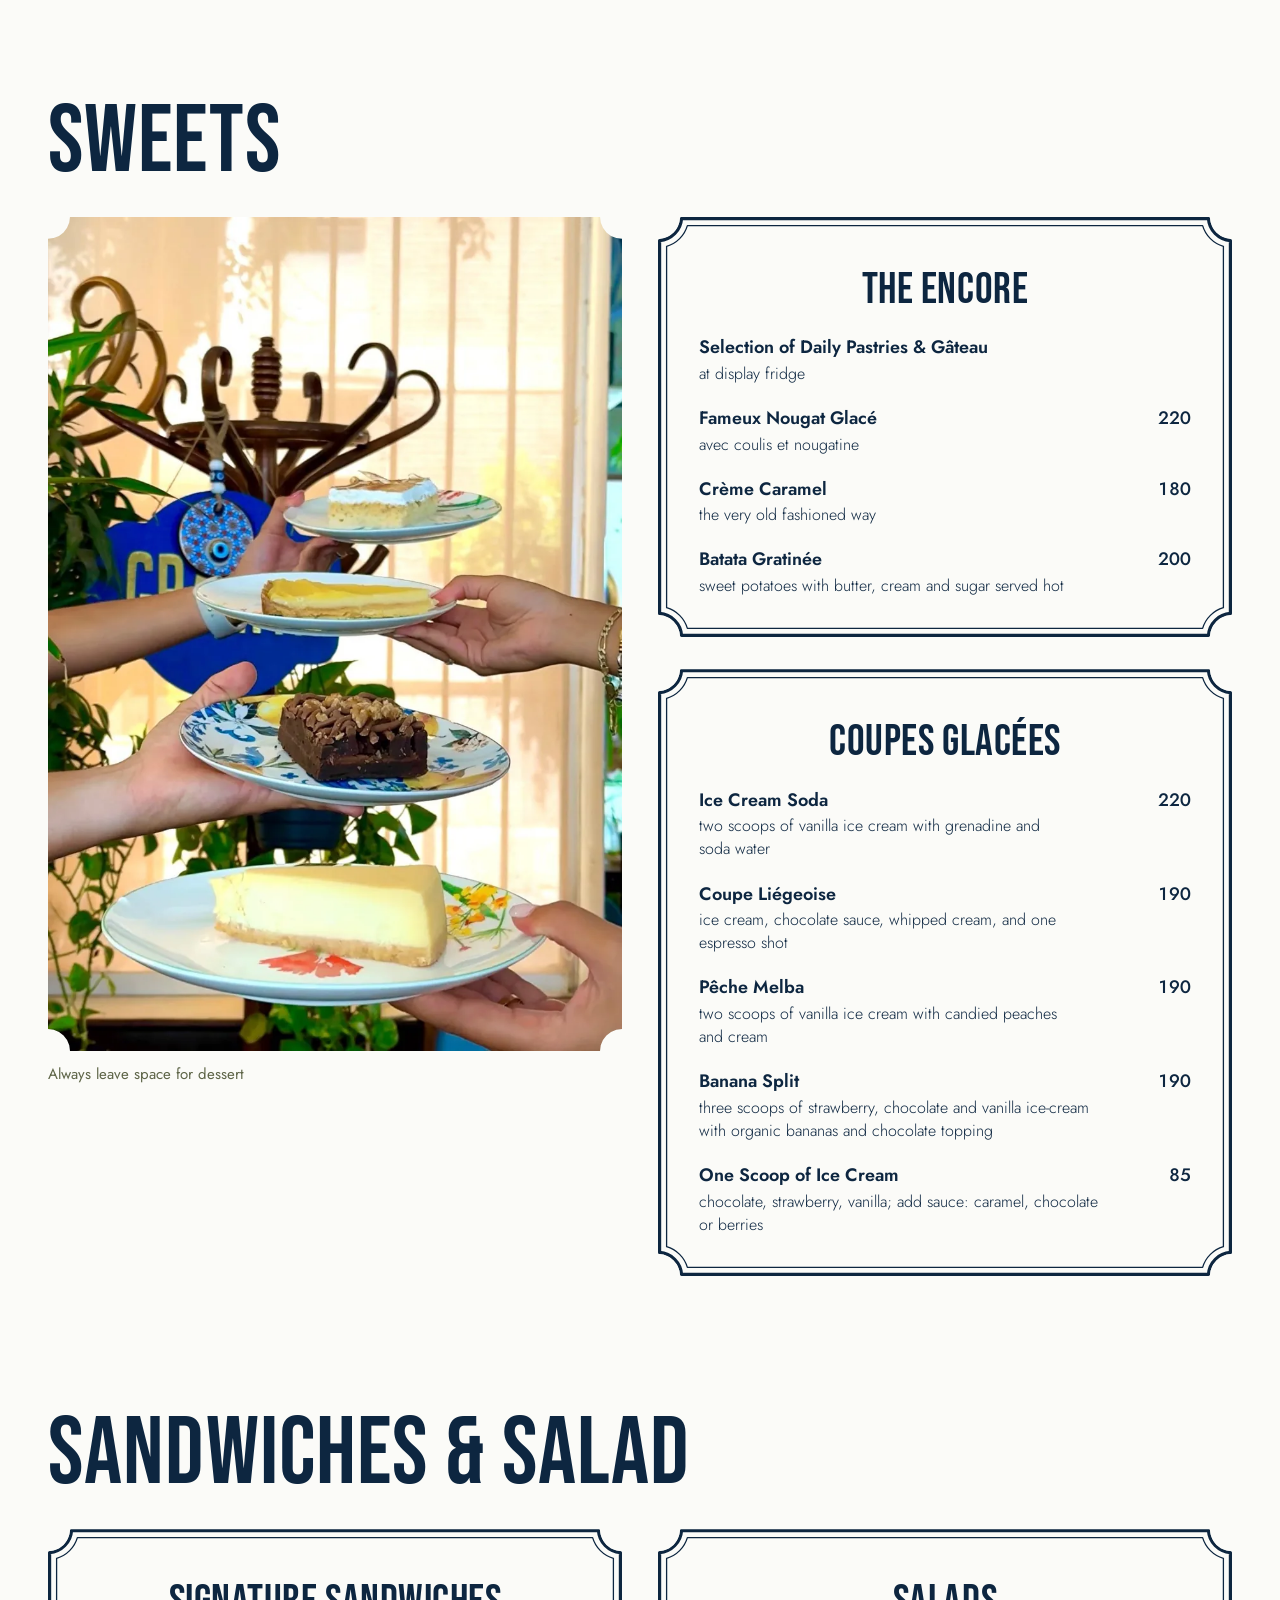
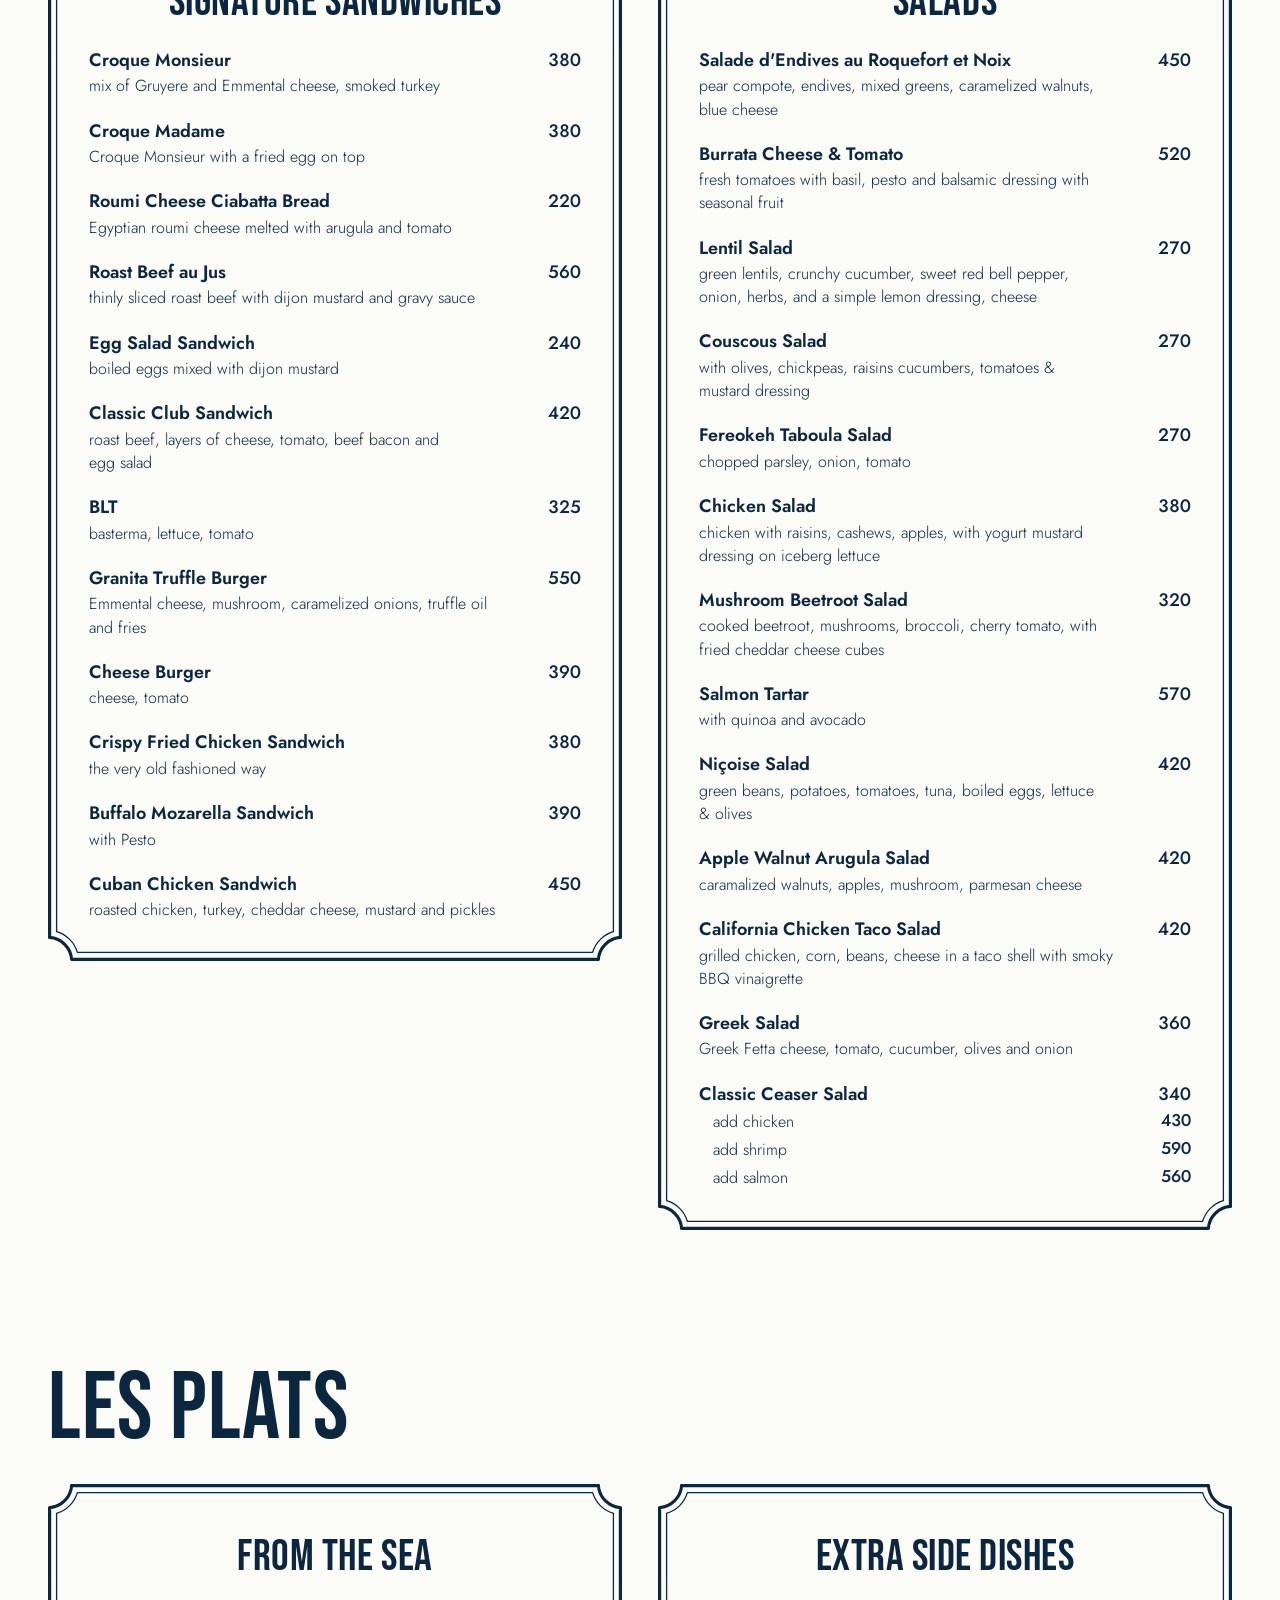
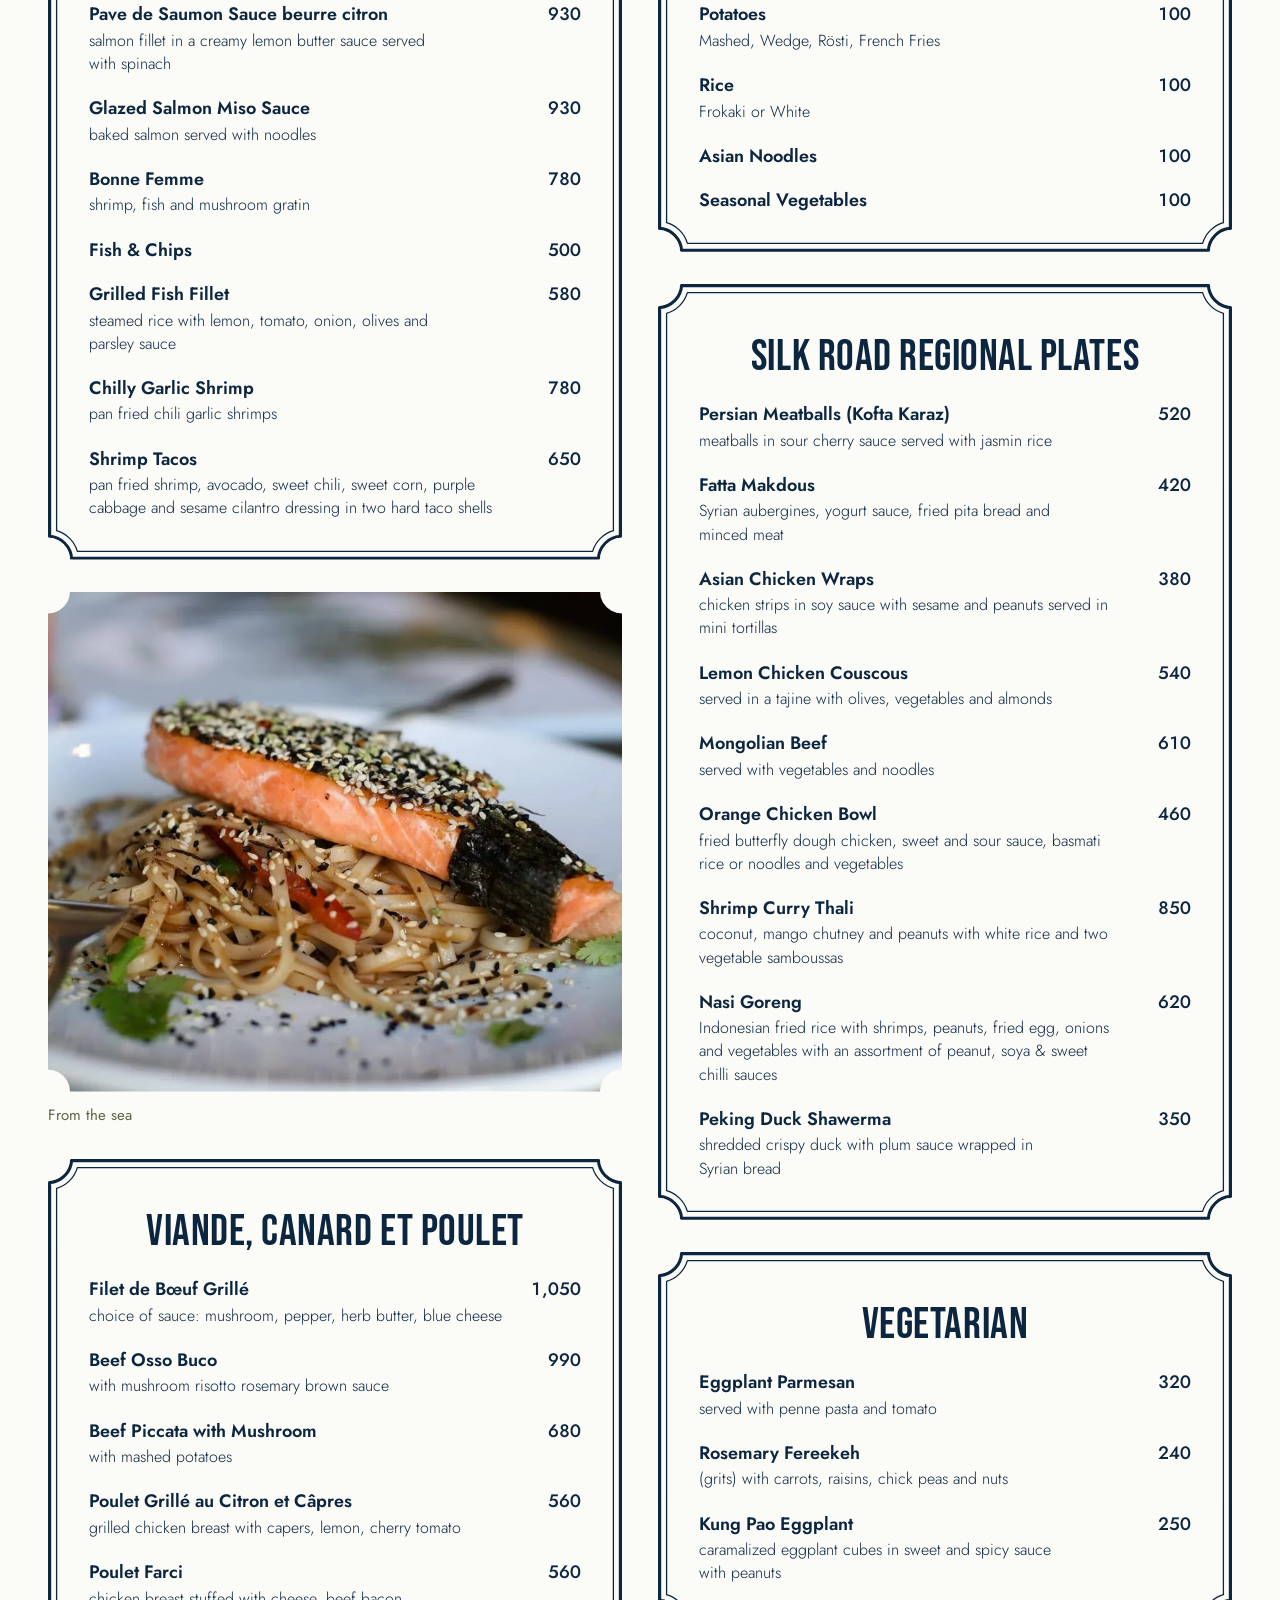
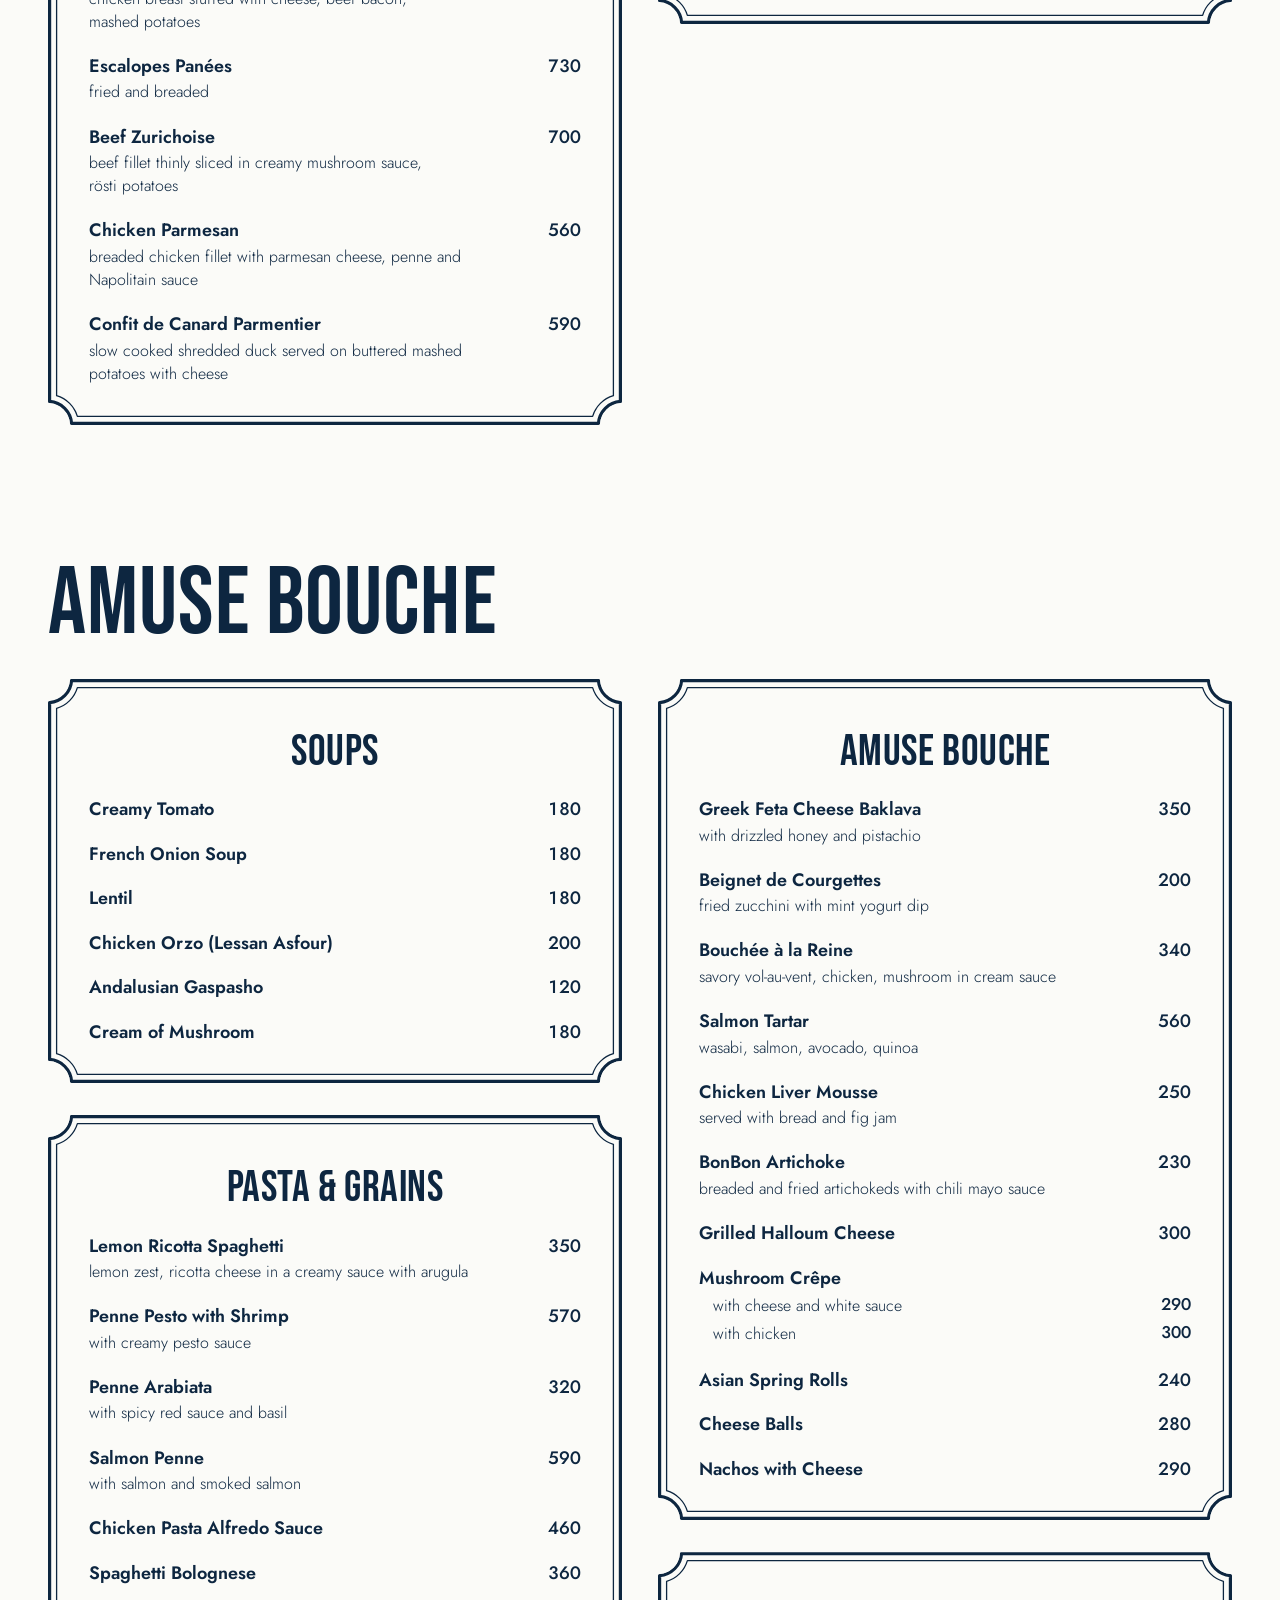
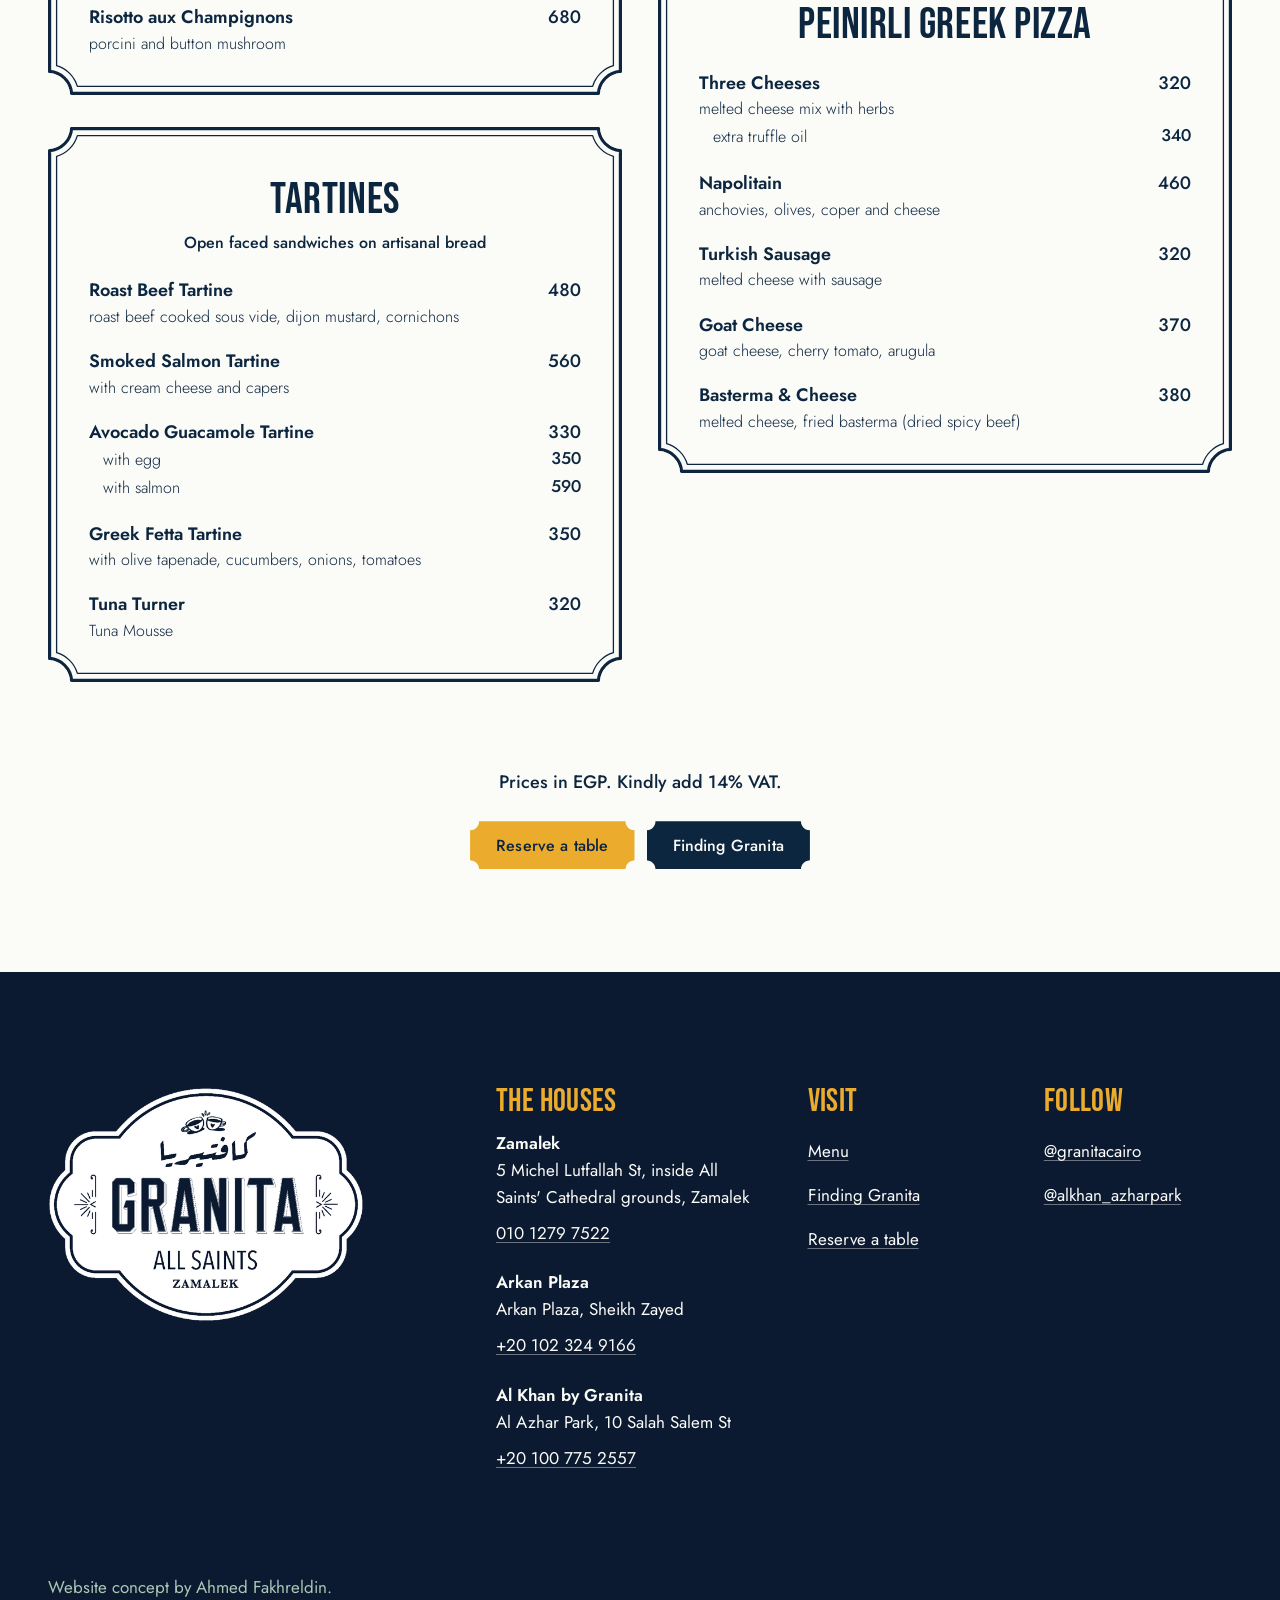
==== commit fa796738: "Bring the gold frame back and stop fade-ins inside framed panels to end the iPhone scroll flicker Co" ====
--- a/menu.html
+++ b/menu.html
@@ -24,9 +24,9 @@
 <link rel="preload" href="fonts/jost-35841f.woff2" as="font" type="font/woff2" crossorigin>
 <style>html.fl body{opacity:0}body{transition:opacity .25s ease}</style>
 <script>(function(){var d=document.documentElement;d.classList.add('js');d.classList.add('fl');var done=function(){d.classList.remove('fl')};var t=setTimeout(done,1200);if(document.fonts&&document.fonts.load){Promise.all([document.fonts.load('400 1em "Bebas Neue"'),document.fonts.load('400 1em "Jost"'),document.fonts.load('600 1em "Jost"'),document.fonts.load('400 1em "Cormorant Garamond"')]).then(function(){clearTimeout(t);done()},done)}else{done()}})();</script>
-<link rel="stylesheet" href="fonts.css?v=2">
-<link rel="stylesheet" href="notch.css?v=2">
-<link rel="stylesheet" href="site.css?v=2">
+<link rel="stylesheet" href="fonts.css?v=3">
+<link rel="stylesheet" href="notch.css?v=3">
+<link rel="stylesheet" href="site.css?v=3">
 <script type="application/ld+json">{"@context": "https://schema.org", "@graph": [{"@type": "Restaurant", "@id": "https://ahmedfakhr1.github.io/granita-preview/#zamalek", "name": "Granita Cairo, All Saints Zamalek", "description": "Grand café inside All Saints' Cathedral grounds in Zamalek, Cairo.", "url": "https://ahmedfakhr1.github.io/granita-preview/", "image": "https://ahmedfakhr1.github.io/granita-preview/img/og.jpg", "telephone": "+20 10 1279 7522", "hasMenu": "https://ahmedfakhr1.github.io/granita-preview/menu.html", "hasMap": "https://www.google.com/maps/place/Granita+Cairo/@30.0582552,31.2235549,17z", "sameAs": ["https://www.instagram.com/granitacairo/"], "address": {"@type": "PostalAddress", "streetAddress": "5 Michel Lutfallah St, All Saints' Cathedral", "addressLocality": "Zamalek, Cairo", "addressCountry": "EG"}, "geo": {"@type": "GeoCoordinates", "latitude": 30.0582552, "longitude": 31.2235549}, "openingHoursSpecification": [{"@type": "OpeningHoursSpecification", "dayOfWeek": ["Monday", "Tuesday", "Wednesday", "Thursday", "Friday", "Saturday", "Sunday"], "opens": "07:00", "closes": "23:00"}]}, {"@type": "Restaurant", "@id": "https://ahmedfakhr1.github.io/granita-preview/#arkan", "name": "Granita Cairo Arkan", "url": "https://ahmedfakhr1.github.io/granita-preview/", "image": "https://ahmedfakhr1.github.io/granita-preview/img/og.jpg", "telephone": "+20 102 324 9166", "hasMenu": "https://ahmedfakhr1.github.io/granita-preview/menu.html", "hasMap": "https://www.google.com/maps/place/Granita+Cairo+Arkan/@30.0195496,31.00485,17z", "sameAs": ["https://www.instagram.com/granitacairo/"], "address": {"@type": "PostalAddress", "streetAddress": "Arkan Plaza", "addressLocality": "Sheikh Zayed", "addressCountry": "EG"}, "geo": {"@type": "GeoCoordinates", "latitude": 30.0195496, "longitude": 31.00485}, "openingHoursSpecification": [{"@type": "OpeningHoursSpecification", "dayOfWeek": ["Monday", "Tuesday", "Wednesday", "Thursday", "Friday", "Saturday", "Sunday"], "opens": "07:00", "closes": "00:00"}]}, {"@type": "Restaurant", "@id": "https://ahmedfakhr1.github.io/granita-preview/#alkhan", "name": "Al Khan by Granita", "url": "https://al-khan-granita.tablein.com/en", "image": "https://ahmedfakhr1.github.io/granita-preview/img/og.jpg", "telephone": "+20 100 775 2557", "hasMap": "https://www.google.com/maps/place/Granita/@30.0385077,31.2631735,17z", "sameAs": ["https://www.instagram.com/alkhan_azharpark/", "https://al-khan-granita.tablein.com/en"], "acceptsReservations": "https://al-khan-granita.tablein.com/en", "address": {"@type": "PostalAddress", "streetAddress": "Al Azhar Park, 10 Salah Salem St", "addressLocality": "Cairo", "addressCountry": "EG"}, "geo": {"@type": "GeoCoordinates", "latitude": 30.0385077, "longitude": 31.2631735}, "openingHoursSpecification": [{"@type": "OpeningHoursSpecification", "dayOfWeek": ["Monday", "Tuesday", "Wednesday", "Thursday", "Friday", "Saturday", "Sunday"], "opens": "07:00", "closes": "22:00"}]}]}</script>
 </head>
 <body class="p-menu">
@@ -126,6 +126,6 @@
   <div data-sheet="dir" hidden><a href="https://www.google.com/maps/place/Granita+Cairo/@30.0582552,31.2235549,17z" target="_blank" rel="noopener"><b>Zamalek</b><span>Open in Google Maps</span></a><a href="https://www.google.com/maps/place/Granita+Cairo+Arkan/@30.0195496,31.00485,17z" target="_blank" rel="noopener"><b>Arkan Plaza</b><span>Open in Google Maps</span></a><a href="https://www.google.com/maps/place/Granita/@30.0385077,31.2631735,17z" target="_blank" rel="noopener"><b>Al Khan</b><span>Open in Google Maps</span></a></div>
   <form method="dialog"><button class="btn btn--paper btn--sm">Close</button></form>
 </dialog>
-<script src="app.js?v=2" defer></script>
+<script src="app.js?v=3" defer></script>
 </body>
 </html>
--- a/site.css
+++ b/site.css
@@ -97,9 +97,8 @@
 .fr--gold::before { border-image-source: url(img/frame-gold.svg); }
 .fr--paper::before { border-image-source: url(img/frame-paper.svg); }
 .fr--burgundy::before { border-image-source: url(img/frame-burgundy.svg); }
-.fr { isolation: isolate; }
-.fr::before { -webkit-transform: translateZ(0); transform: translateZ(0); -webkit-backface-visibility: hidden; backface-visibility: hidden; }
-.nt.fr { will-change: transform; }
+/* inside a framed panel, content shows at once: an animating child makes iOS Safari repaint the clipped frame while scrolling */
+.js .fr .rv { opacity: 1; transform: none; transition: none; }
 
 /* photographs carry the notch */
 .ph { position: relative; display: block; overflow: hidden; background: var(--sage-t); }
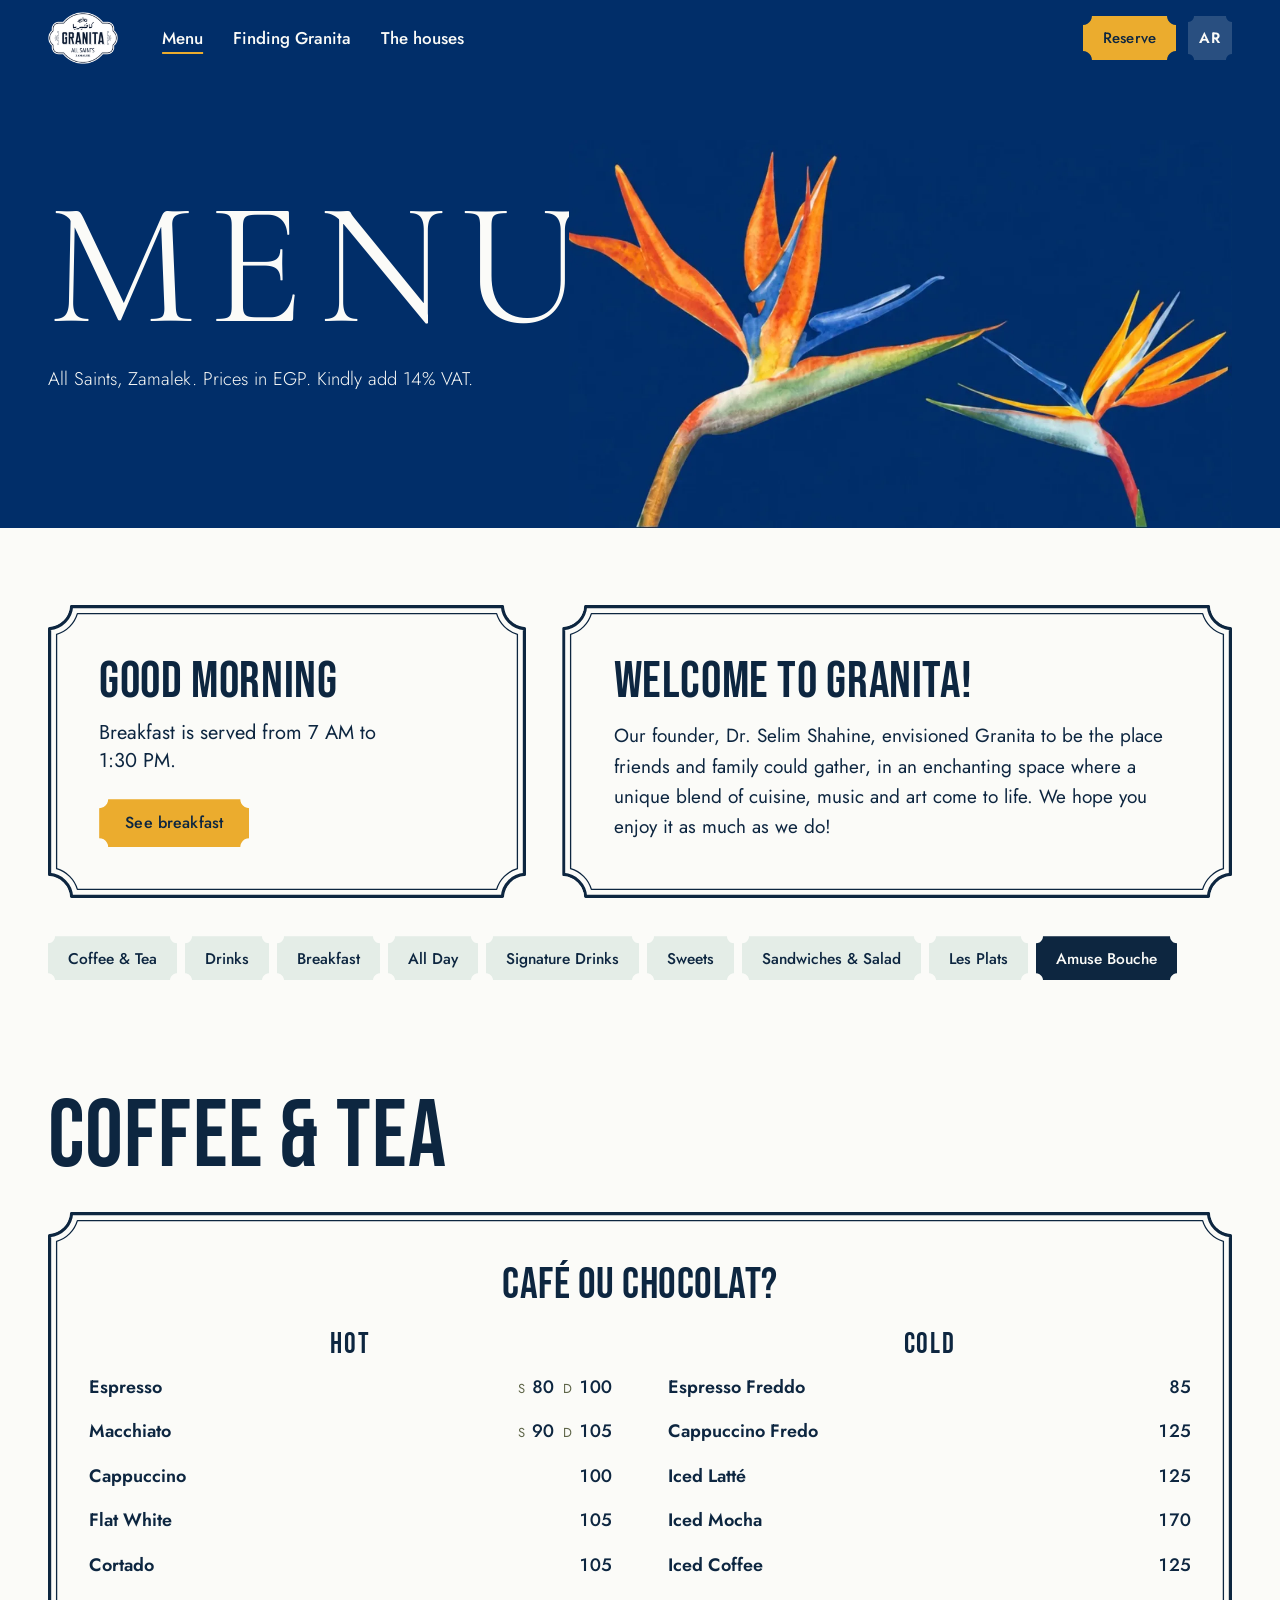
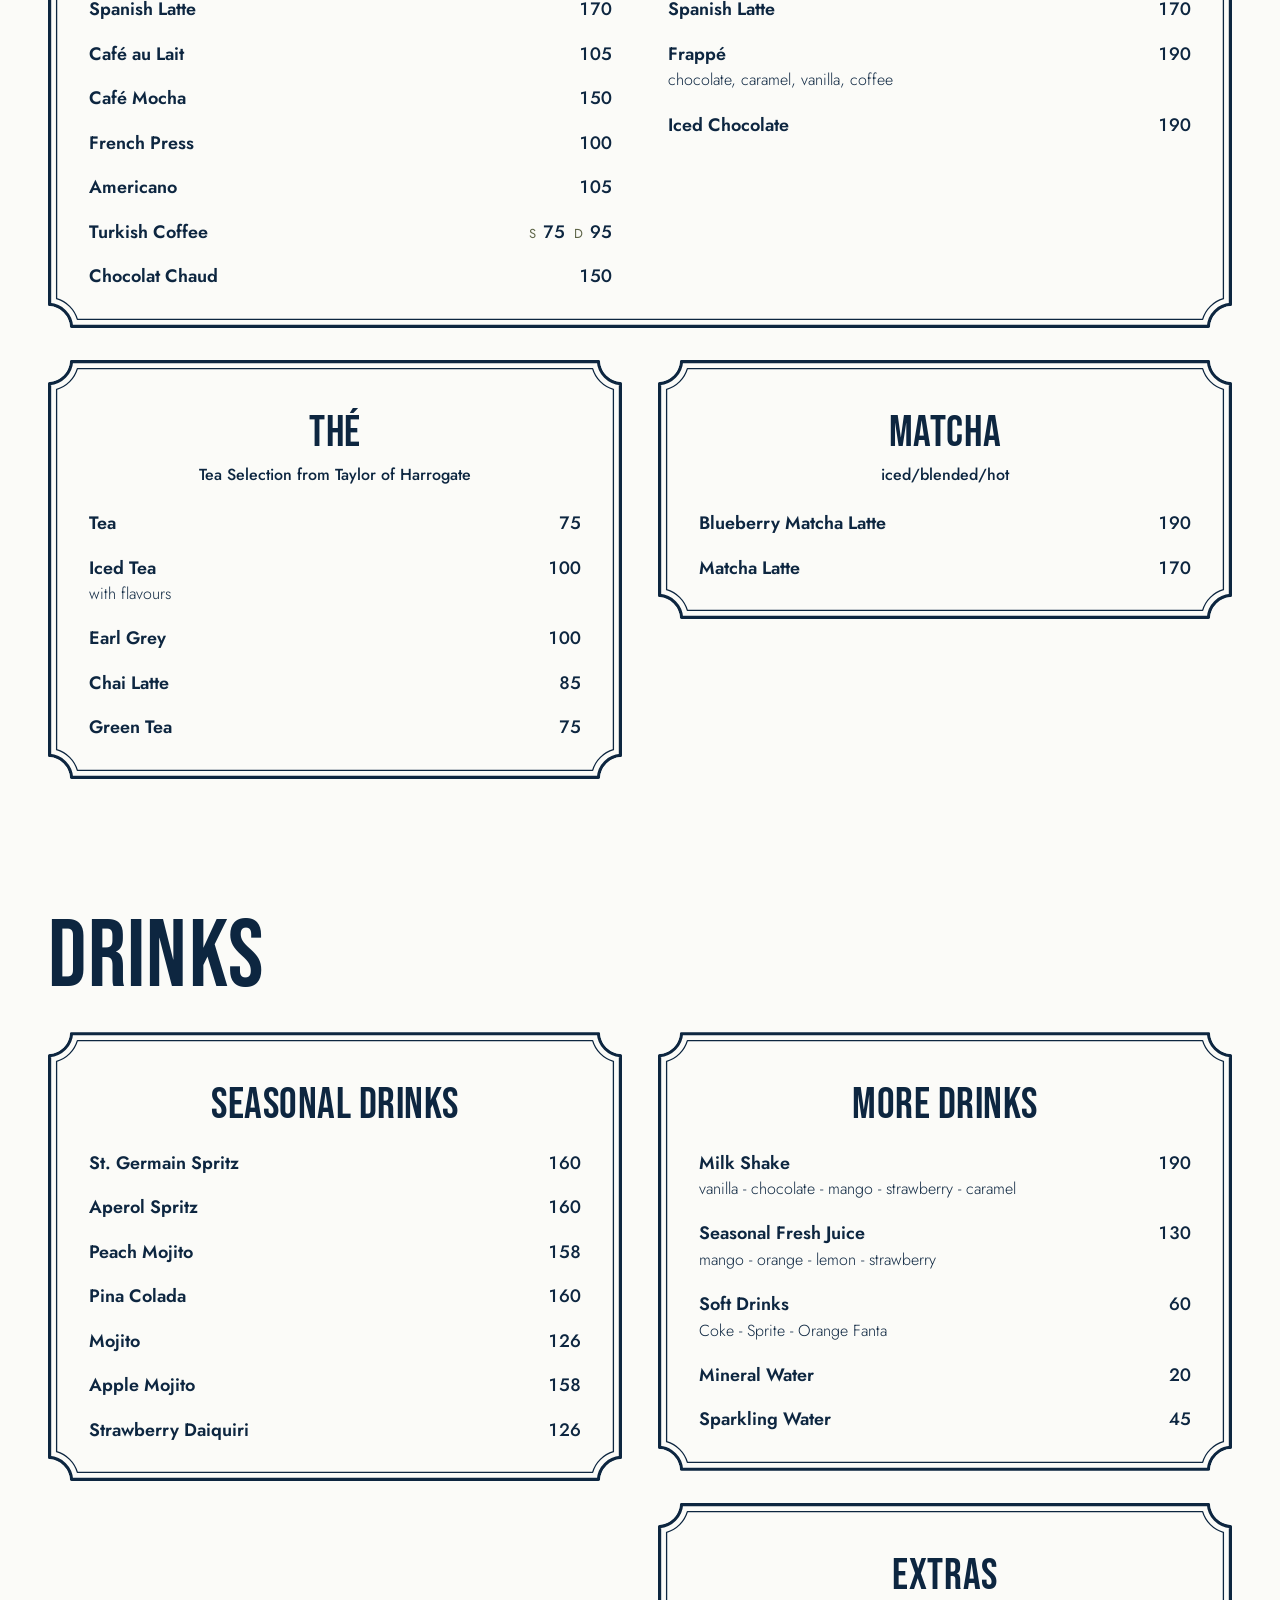
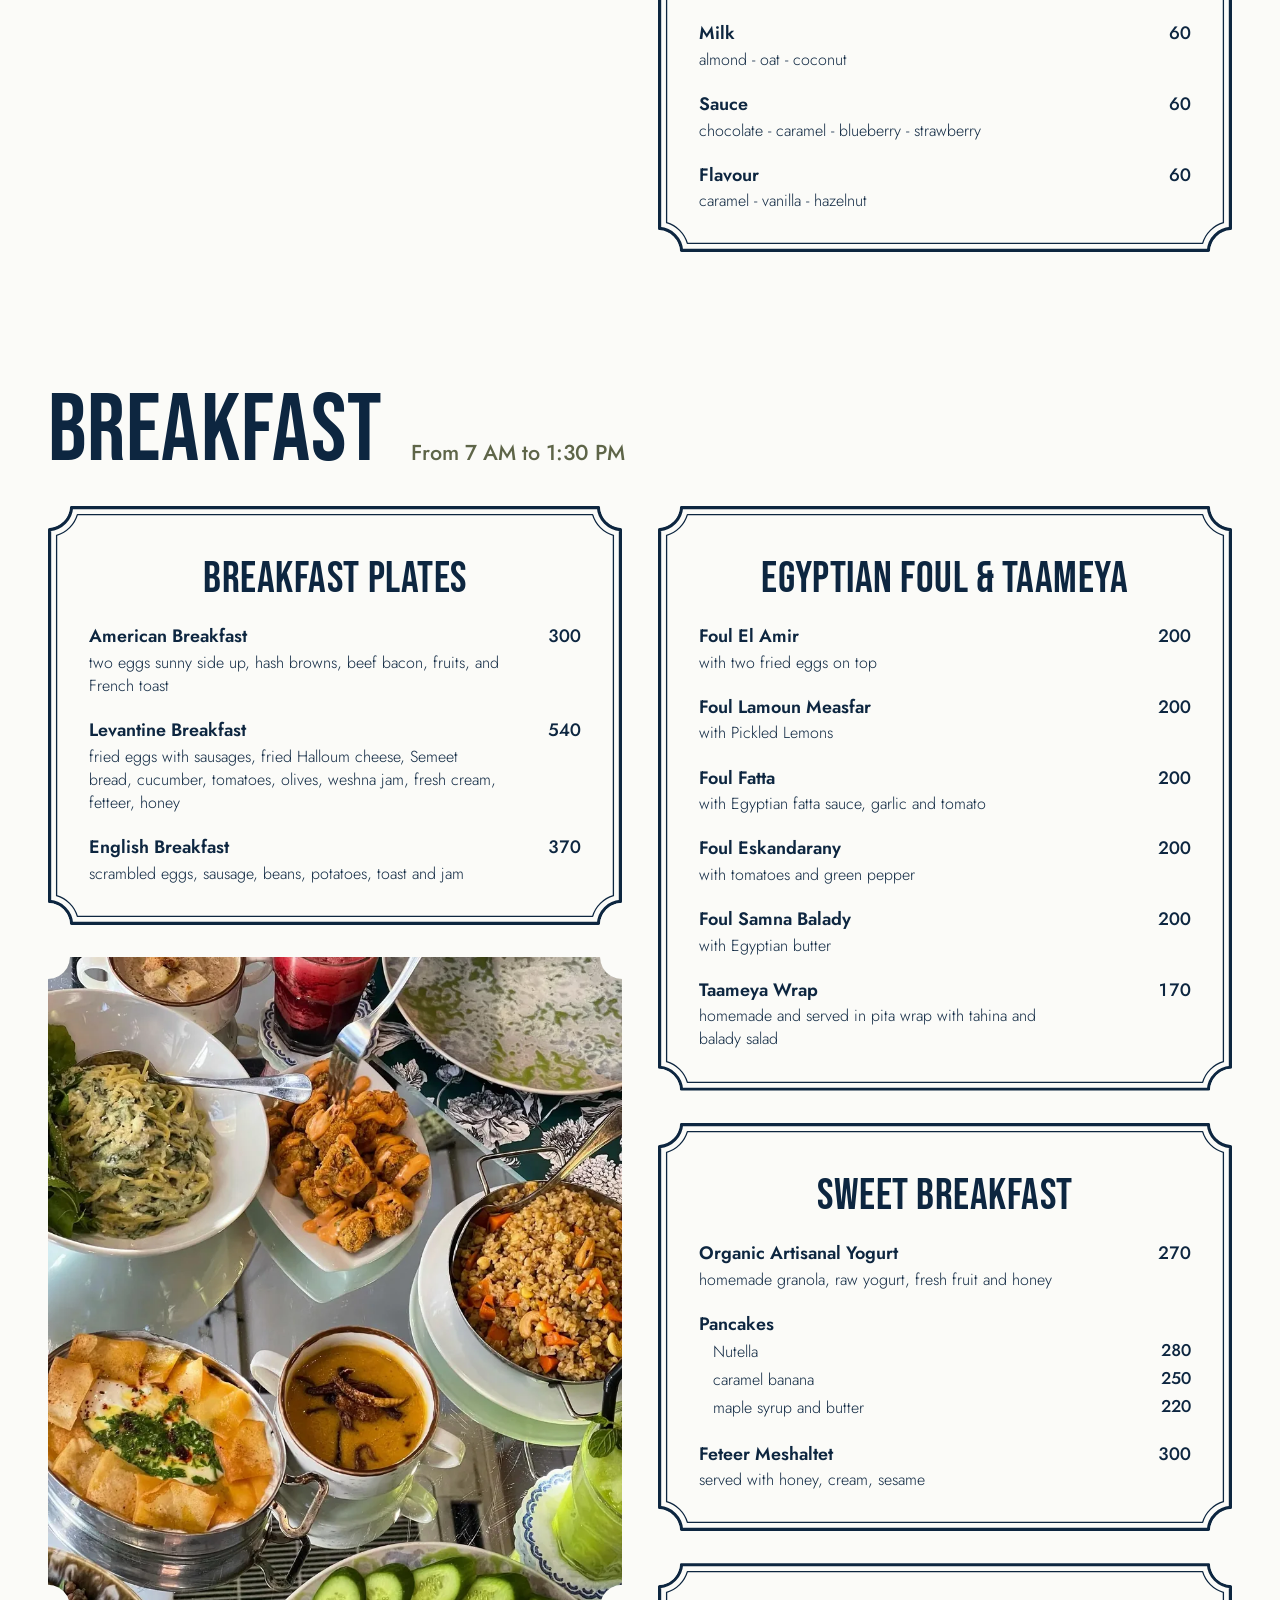
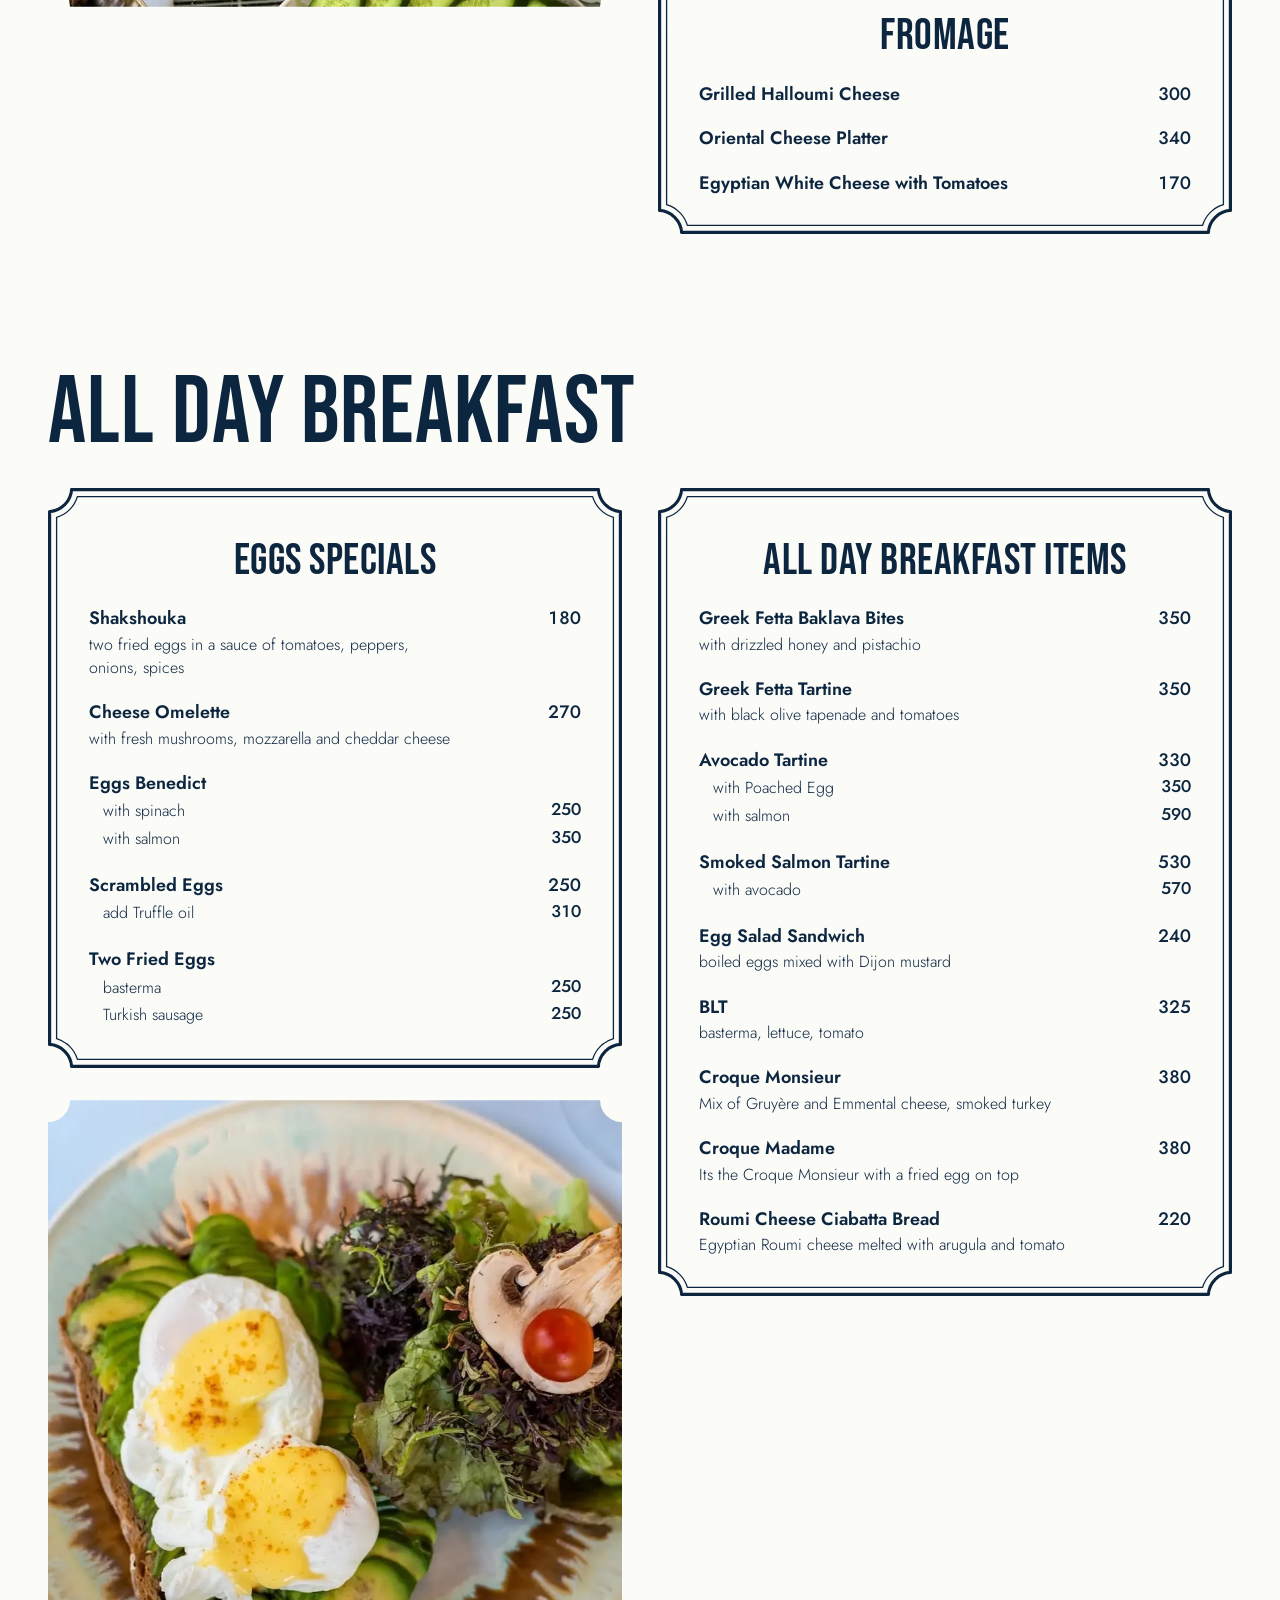
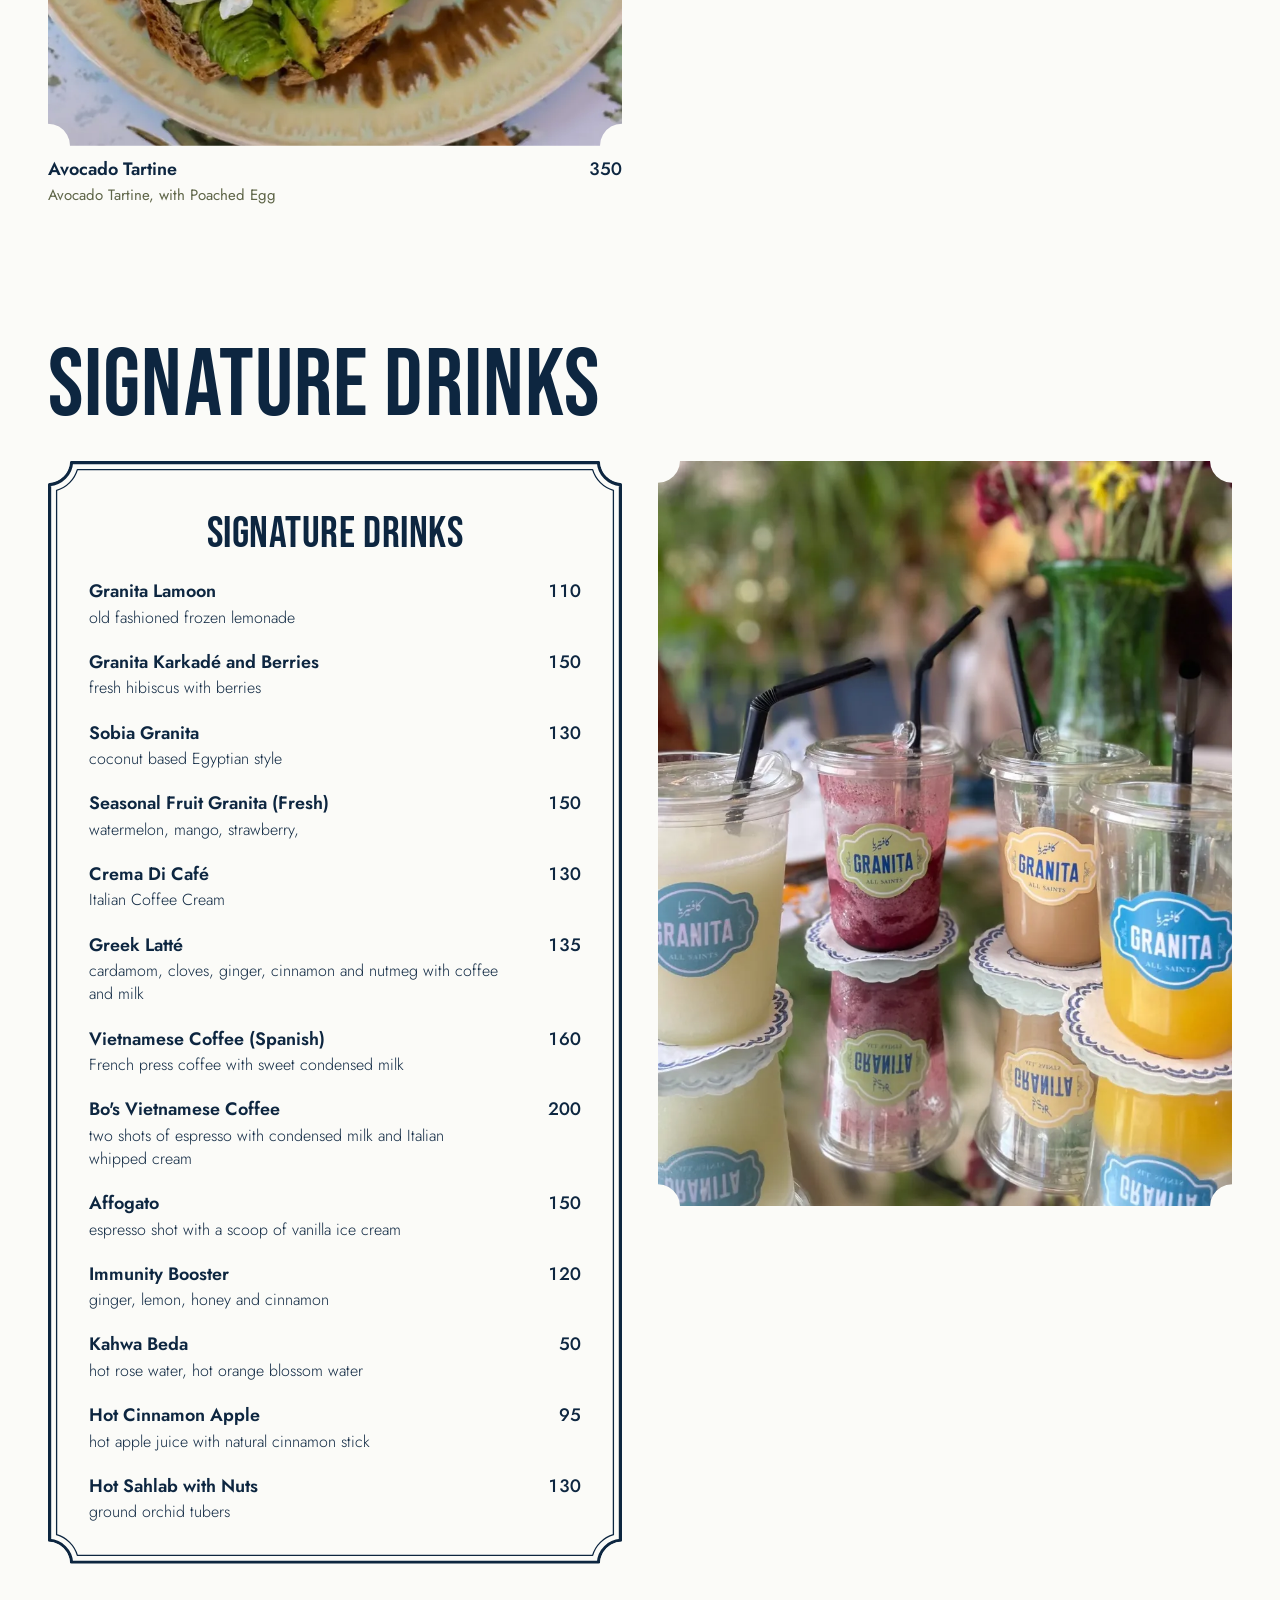
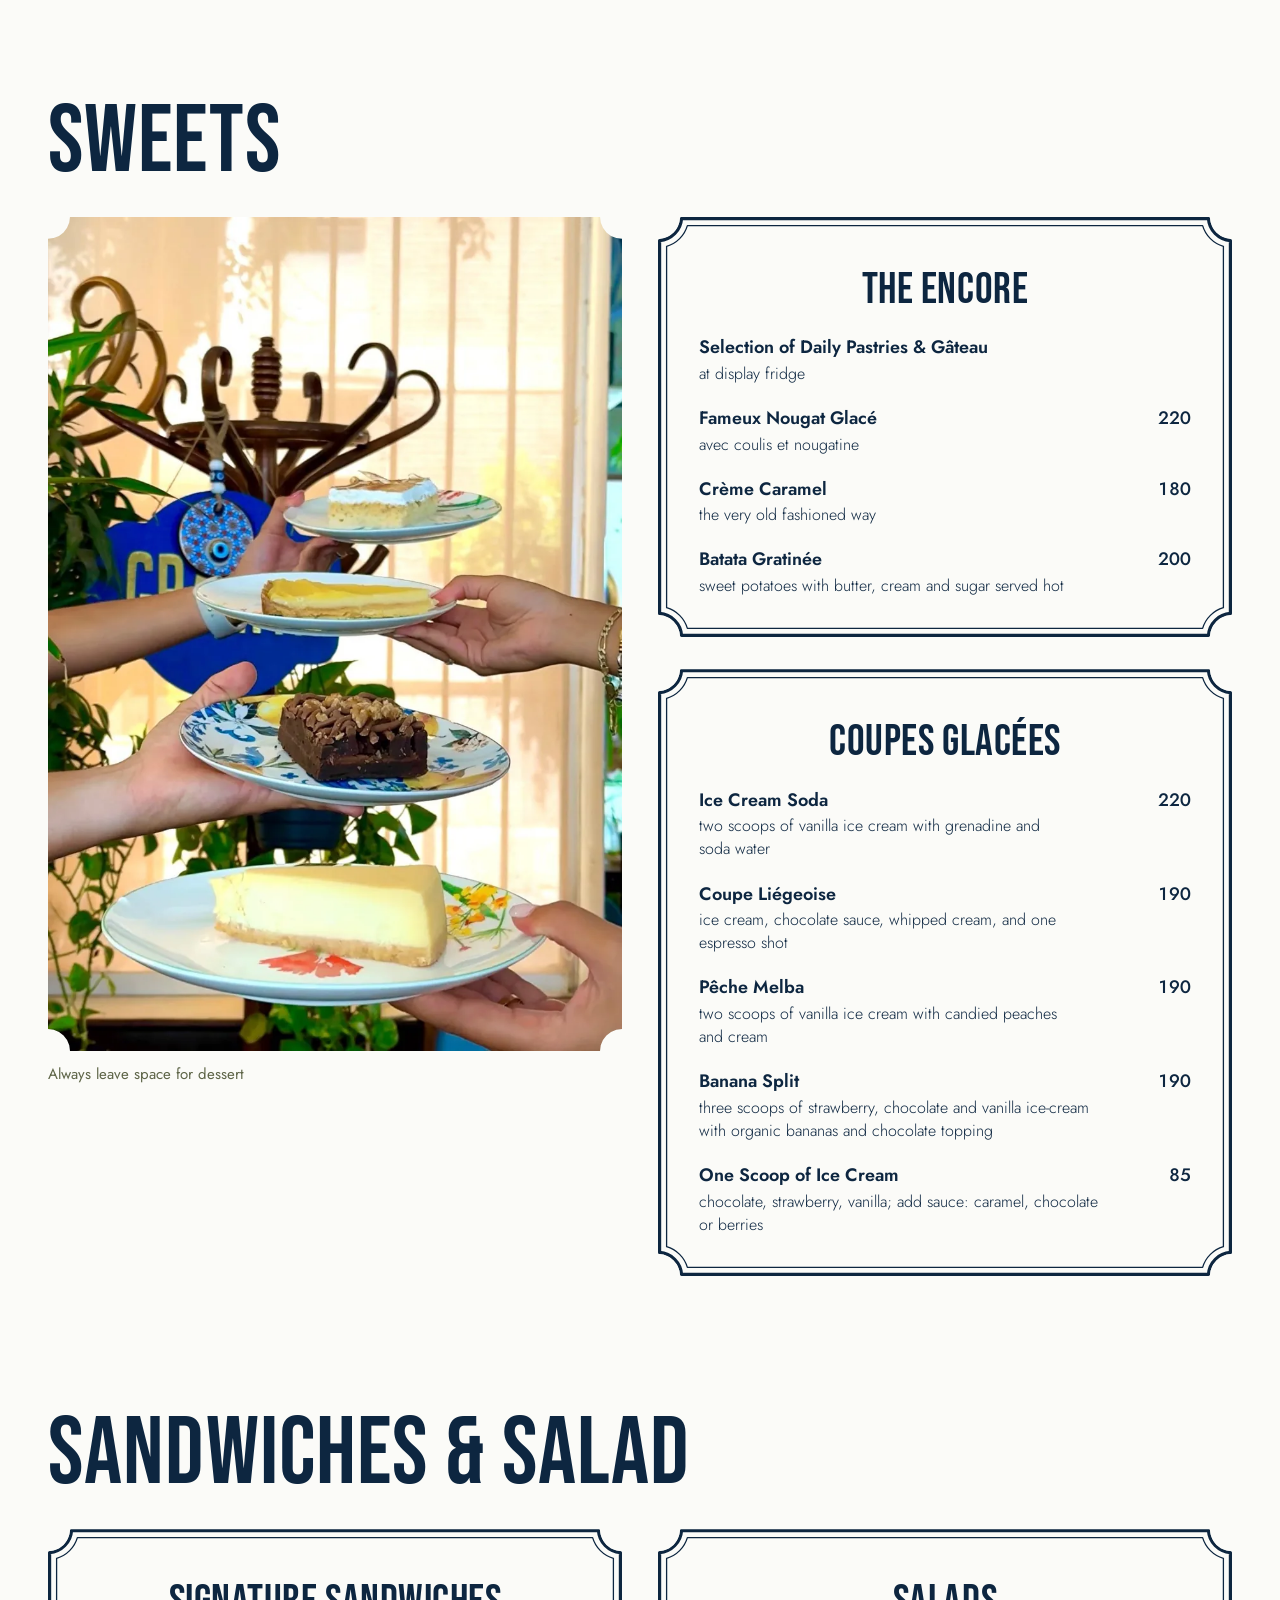
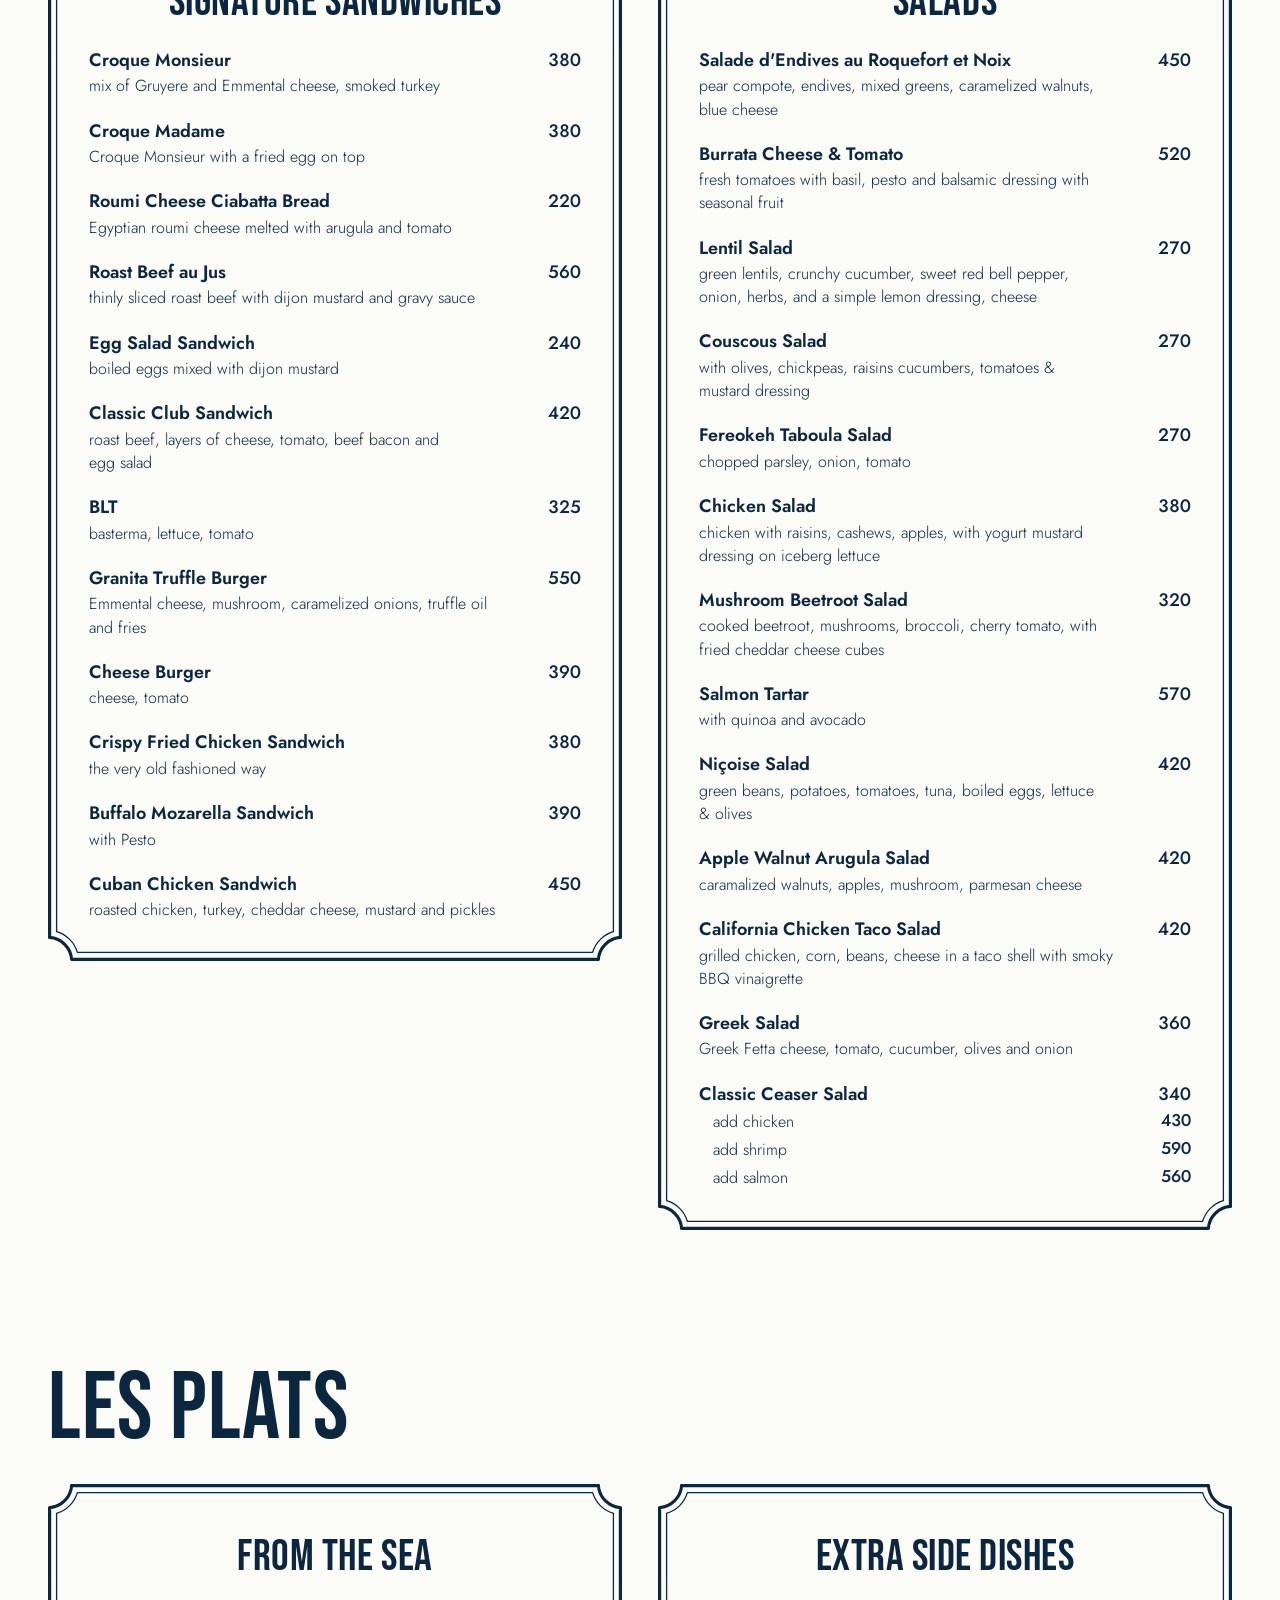
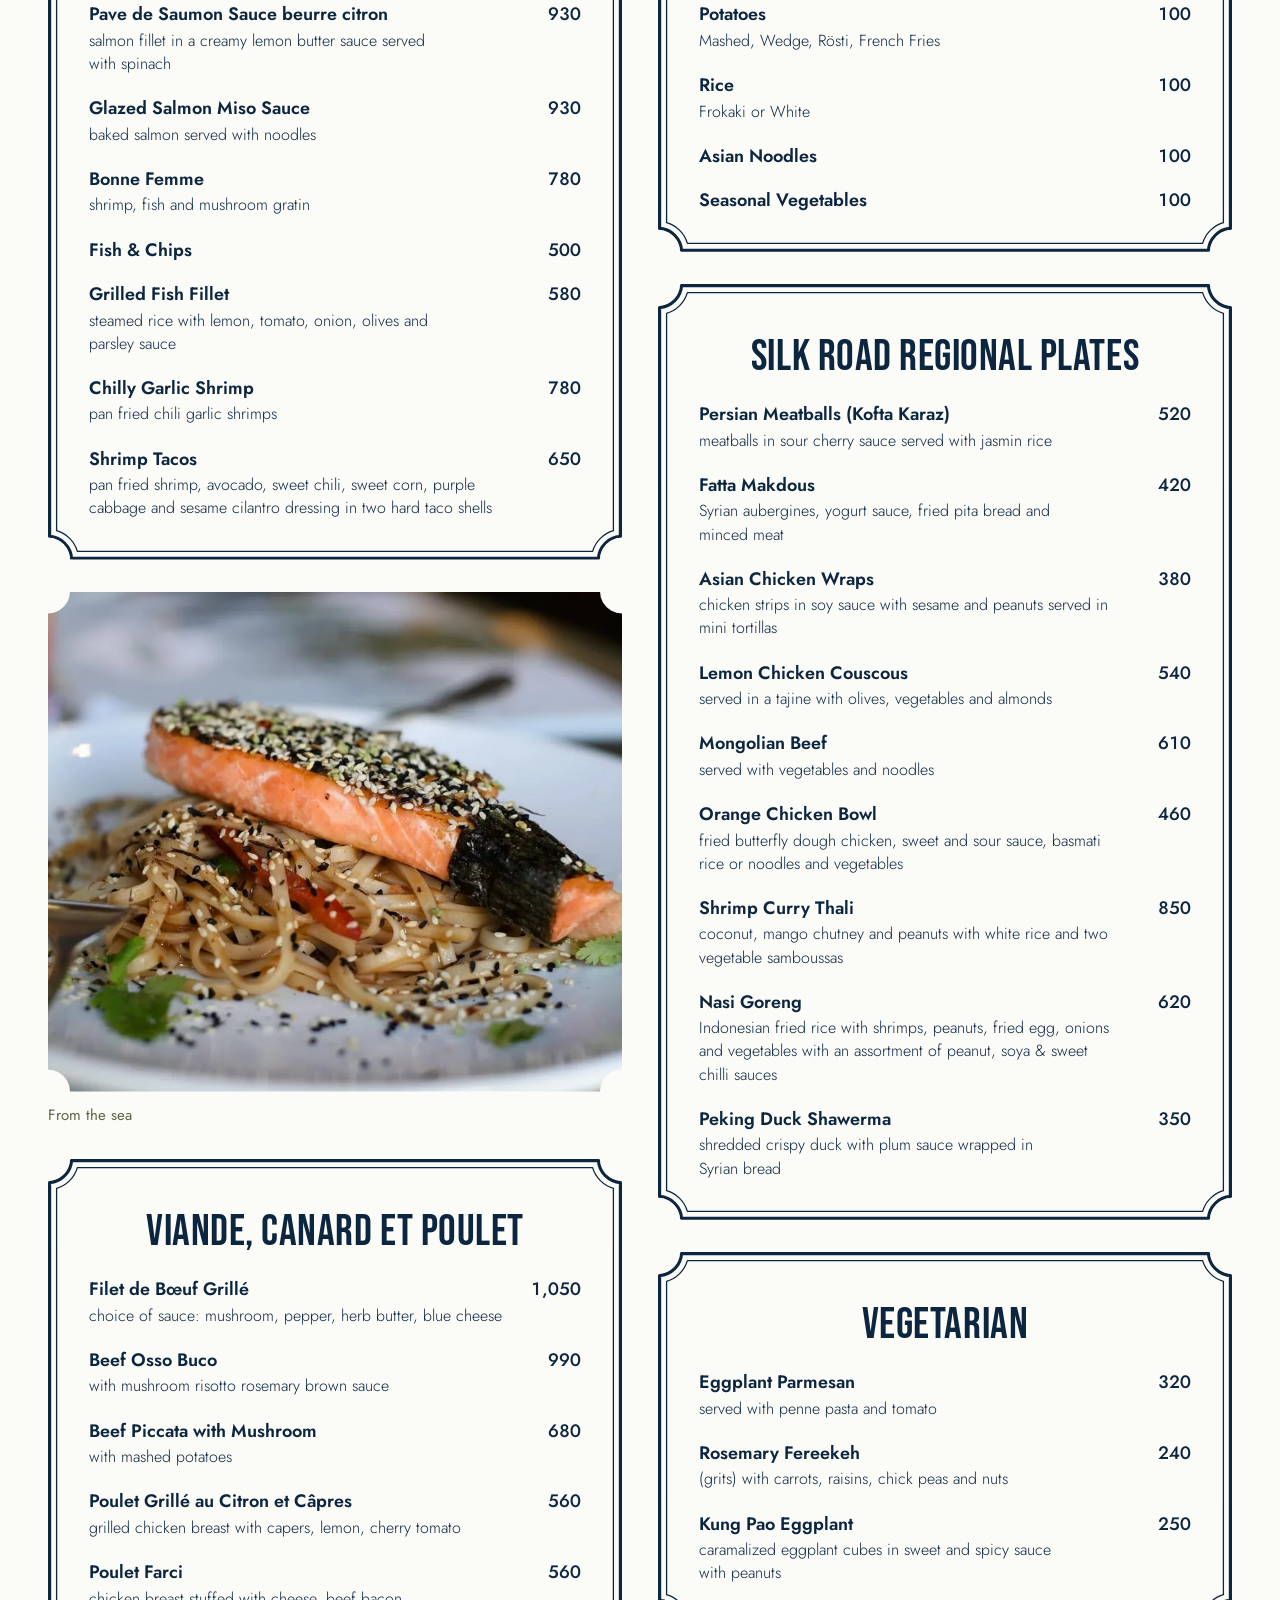
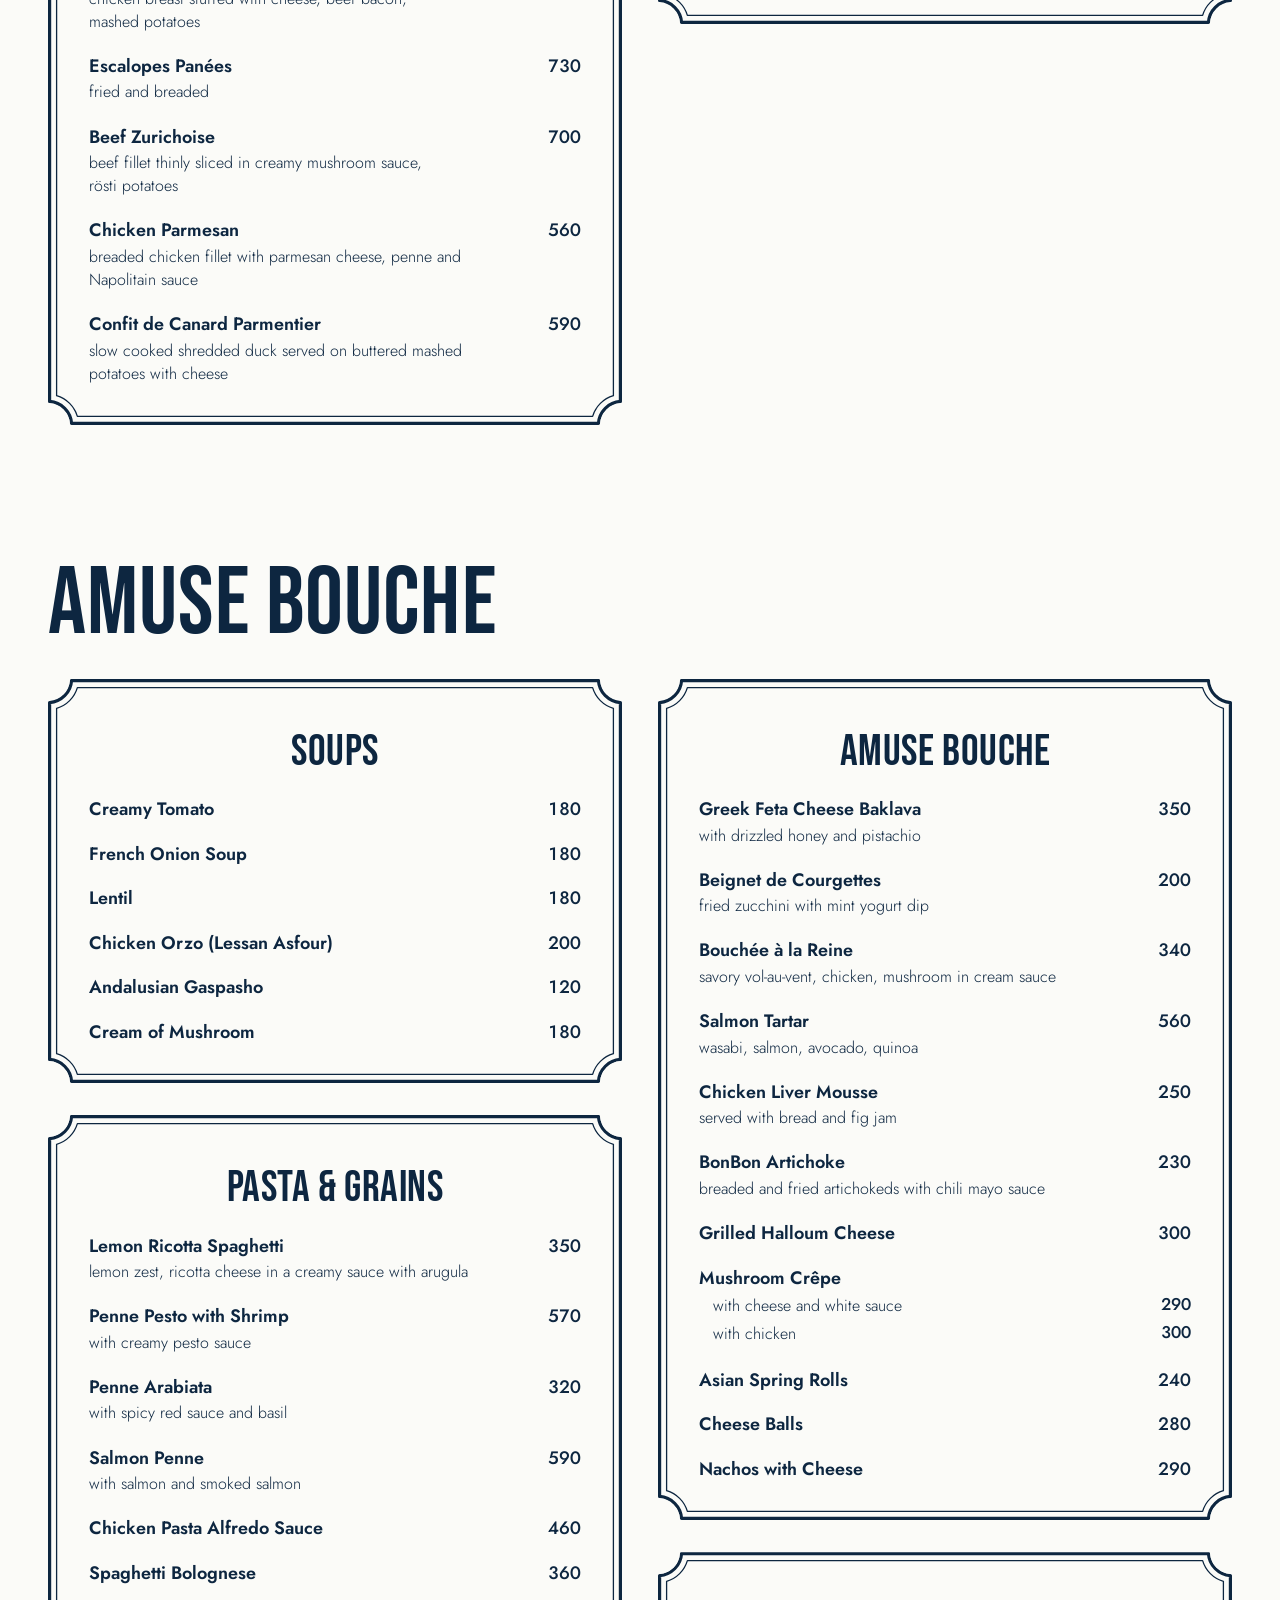
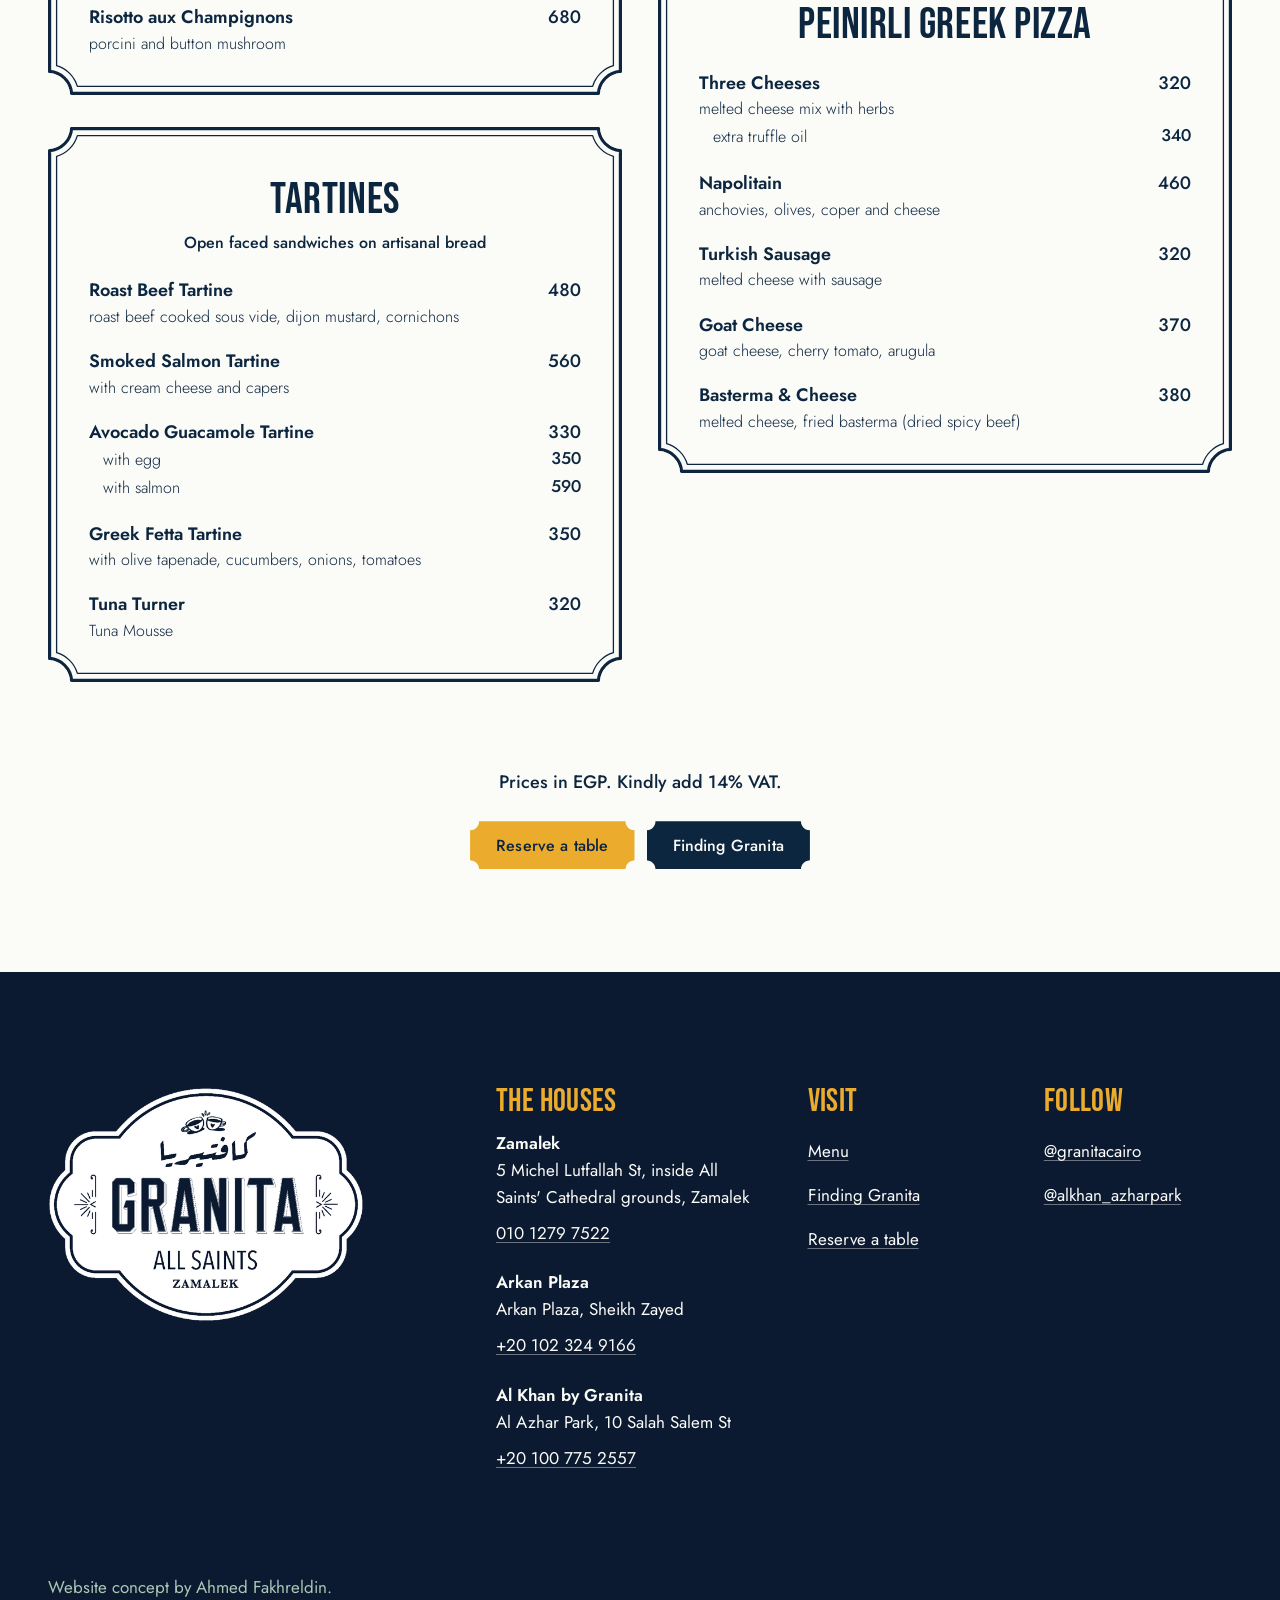
==== commit bb3b86e5: "Drop descriptive photo captions; descriptions stay as alt text Co-Authored-By: Claude Opus 5.5 <nore" ====
--- a/menu.html
+++ b/menu.html
@@ -24,9 +24,9 @@
 <link rel="preload" href="fonts/jost-35841f.woff2" as="font" type="font/woff2" crossorigin>
 <style>html.fl body{opacity:0}body{transition:opacity .25s ease}</style>
 <script>(function(){var d=document.documentElement;d.classList.add('js');d.classList.add('fl');var done=function(){d.classList.remove('fl')};var t=setTimeout(done,1200);if(document.fonts&&document.fonts.load){Promise.all([document.fonts.load('400 1em "Bebas Neue"'),document.fonts.load('400 1em "Jost"'),document.fonts.load('600 1em "Jost"'),document.fonts.load('400 1em "Cormorant Garamond"')]).then(function(){clearTimeout(t);done()},done)}else{done()}})();</script>
-<link rel="stylesheet" href="fonts.css?v=3">
-<link rel="stylesheet" href="notch.css?v=3">
-<link rel="stylesheet" href="site.css?v=3">
+<link rel="stylesheet" href="fonts.css?v=4">
+<link rel="stylesheet" href="notch.css?v=4">
+<link rel="stylesheet" href="site.css?v=4">
 <script type="application/ld+json">{"@context": "https://schema.org", "@graph": [{"@type": "Restaurant", "@id": "https://ahmedfakhr1.github.io/granita-preview/#zamalek", "name": "Granita Cairo, All Saints Zamalek", "description": "Grand café inside All Saints' Cathedral grounds in Zamalek, Cairo.", "url": "https://ahmedfakhr1.github.io/granita-preview/", "image": "https://ahmedfakhr1.github.io/granita-preview/img/og.jpg", "telephone": "+20 10 1279 7522", "hasMenu": "https://ahmedfakhr1.github.io/granita-preview/menu.html", "hasMap": "https://www.google.com/maps/place/Granita+Cairo/@30.0582552,31.2235549,17z", "sameAs": ["https://www.instagram.com/granitacairo/"], "address": {"@type": "PostalAddress", "streetAddress": "5 Michel Lutfallah St, All Saints' Cathedral", "addressLocality": "Zamalek, Cairo", "addressCountry": "EG"}, "geo": {"@type": "GeoCoordinates", "latitude": 30.0582552, "longitude": 31.2235549}, "openingHoursSpecification": [{"@type": "OpeningHoursSpecification", "dayOfWeek": ["Monday", "Tuesday", "Wednesday", "Thursday", "Friday", "Saturday", "Sunday"], "opens": "07:00", "closes": "23:00"}]}, {"@type": "Restaurant", "@id": "https://ahmedfakhr1.github.io/granita-preview/#arkan", "name": "Granita Cairo Arkan", "url": "https://ahmedfakhr1.github.io/granita-preview/", "image": "https://ahmedfakhr1.github.io/granita-preview/img/og.jpg", "telephone": "+20 102 324 9166", "hasMenu": "https://ahmedfakhr1.github.io/granita-preview/menu.html", "hasMap": "https://www.google.com/maps/place/Granita+Cairo+Arkan/@30.0195496,31.00485,17z", "sameAs": ["https://www.instagram.com/granitacairo/"], "address": {"@type": "PostalAddress", "streetAddress": "Arkan Plaza", "addressLocality": "Sheikh Zayed", "addressCountry": "EG"}, "geo": {"@type": "GeoCoordinates", "latitude": 30.0195496, "longitude": 31.00485}, "openingHoursSpecification": [{"@type": "OpeningHoursSpecification", "dayOfWeek": ["Monday", "Tuesday", "Wednesday", "Thursday", "Friday", "Saturday", "Sunday"], "opens": "07:00", "closes": "00:00"}]}, {"@type": "Restaurant", "@id": "https://ahmedfakhr1.github.io/granita-preview/#alkhan", "name": "Al Khan by Granita", "url": "https://al-khan-granita.tablein.com/en", "image": "https://ahmedfakhr1.github.io/granita-preview/img/og.jpg", "telephone": "+20 100 775 2557", "hasMap": "https://www.google.com/maps/place/Granita/@30.0385077,31.2631735,17z", "sameAs": ["https://www.instagram.com/alkhan_azharpark/", "https://al-khan-granita.tablein.com/en"], "acceptsReservations": "https://al-khan-granita.tablein.com/en", "address": {"@type": "PostalAddress", "streetAddress": "Al Azhar Park, 10 Salah Salem St", "addressLocality": "Cairo", "addressCountry": "EG"}, "geo": {"@type": "GeoCoordinates", "latitude": 30.0385077, "longitude": 31.2631735}, "openingHoursSpecification": [{"@type": "OpeningHoursSpecification", "dayOfWeek": ["Monday", "Tuesday", "Wednesday", "Thursday", "Friday", "Saturday", "Sunday"], "opens": "07:00", "closes": "22:00"}]}]}</script>
 </head>
 <body class="p-menu">
@@ -83,7 +83,7 @@
 <nav class="chips" id="chips" aria-label="Menu sections"><div class="chips-in"><a class="chip nt" style="--n:7px" href="#coffee-tea">Coffee &amp; Tea</a><a class="chip nt" style="--n:7px" href="#drinks">Drinks</a><a class="chip nt" style="--n:7px" href="#breakfast">Breakfast</a><a class="chip nt" style="--n:7px" href="#all-day">All Day</a><a class="chip nt" style="--n:7px" href="#signature-drinks">Signature Drinks</a><a class="chip nt" style="--n:7px" href="#sweets">Sweets</a><a class="chip nt" style="--n:7px" href="#sandwiches-salad">Sandwiches &amp; Salad</a><a class="chip nt" style="--n:7px" href="#les-plats">Les Plats</a><a class="chip nt" style="--n:7px" href="#amuse-bouche">Amuse Bouche</a></div></nav>
 
 <div class="wrap menu" id="menu-body">
-<section class="cat" id="coffee-tea" aria-labelledby="coffee-tea-h"><div class="cat-head"><h2 id="coffee-tea-h">Coffee &amp; Tea</h2></div><div class="frames"><section class="frame fr fr--navy nt frame--wide" aria-label="Café ou chocolat?" style="--n:22px"><h3 class="frame-t">Café ou chocolat?</h3><div class="grps grps--2"><div class="grp"><h4 class="grp-t">Hot</h4><ul class="dishes"><li class="dish"><div class="dish-row"><h4 class="dish-name">Espresso</h4><span class="price"><span class="sz">S</span> 80 <span class="sz">D</span> 100<span class="sr"> EGP</span></span></div></li><li class="dish"><div class="dish-row"><h4 class="dish-name">Macchiato</h4><span class="price"><span class="sz">S</span> 90 <span class="sz">D</span> 105<span class="sr"> EGP</span></span></div></li><li class="dish"><div class="dish-row"><h4 class="dish-name">Cappuccino</h4><span class="price">100<span class="sr"> EGP</span></span></div></li><li class="dish"><div class="dish-row"><h4 class="dish-name">Flat White</h4><span class="price">105<span class="sr"> EGP</span></span></div></li><li class="dish"><div class="dish-row"><h4 class="dish-name">Cortado</h4><span class="price">105<span class="sr"> EGP</span></span></div></li><li class="dish"><div class="dish-row"><h4 class="dish-name">Spanish Latte</h4><span class="price">170<span class="sr"> EGP</span></span></div></li><li class="dish"><div class="dish-row"><h4 class="dish-name">Café au Lait</h4><span class="price">105<span class="sr"> EGP</span></span></div></li><li class="dish"><div class="dish-row"><h4 class="dish-name">Café Mocha</h4><span class="price">150<span class="sr"> EGP</span></span></div></li><li class="dish"><div class="dish-row"><h4 class="dish-name">French Press</h4><span class="price">100<span class="sr"> EGP</span></span></div></li><li class="dish"><div class="dish-row"><h4 class="dish-name">Americano</h4><span class="price">105<span class="sr"> EGP</span></span></div></li><li class="dish"><div class="dish-row"><h4 class="dish-name">Turkish Coffee</h4><span class="price"><span class="sz">S</span> 75 <span class="sz">D</span> 95<span class="sr"> EGP</span></span></div></li><li class="dish"><div class="dish-row"><h4 class="dish-name">Chocolat Chaud</h4><span class="price">150<span class="sr"> EGP</span></span></div></li></ul></div><div class="grp"><h4 class="grp-t">Cold</h4><ul class="dishes"><li class="dish"><div class="dish-row"><h4 class="dish-name">Espresso Freddo</h4><span class="price">85<span class="sr"> EGP</span></span></div></li><li class="dish"><div class="dish-row"><h4 class="dish-name">Cappuccino Fredo</h4><span class="price">125<span class="sr"> EGP</span></span></div></li><li class="dish"><div class="dish-row"><h4 class="dish-name">Iced Latté</h4><span class="price">125<span class="sr"> EGP</span></span></div></li><li class="dish"><div class="dish-row"><h4 class="dish-name">Iced Mocha</h4><span class="price">170<span class="sr"> EGP</span></span></div></li><li class="dish"><div class="dish-row"><h4 class="dish-name">Iced Coffee</h4><span class="price">125<span class="sr"> EGP</span></span></div></li><li class="dish"><div class="dish-row"><h4 class="dish-name">Spanish Latte</h4><span class="price">170<span class="sr"> EGP</span></span></div></li><li class="dish"><div class="dish-row"><h4 class="dish-name">Frappé</h4><span class="price">190<span class="sr"> EGP</span></span></div><p class="dish-desc">chocolate, caramel, vanilla, coffee</p></li><li class="dish"><div class="dish-row"><h4 class="dish-name">Iced Chocolate</h4><span class="price">190<span class="sr"> EGP</span></span></div></li></ul></div></div></section><section class="frame fr fr--navy nt" aria-label="Thé" style="--n:22px"><h3 class="frame-t">Thé</h3><p class="fnote">Tea Selection from Taylor of Harrogate</p><div class="grps"><div class="grp"><ul class="dishes"><li class="dish"><div class="dish-row"><h4 class="dish-name">Tea</h4><span class="price">75<span class="sr"> EGP</span></span></div></li><li class="dish"><div class="dish-row"><h4 class="dish-name">Iced Tea</h4><span class="price">100<span class="sr"> EGP</span></span></div><p class="dish-desc">with flavours</p></li><li class="dish"><div class="dish-row"><h4 class="dish-name">Earl Grey</h4><span class="price">100<span class="sr"> EGP</span></span></div></li><li class="dish"><div class="dish-row"><h4 class="dish-name">Chai Latte</h4><span class="price">85<span class="sr"> EGP</span></span></div></li><li class="dish"><div class="dish-row"><h4 class="dish-name">Green Tea</h4><span class="price">75<span class="sr"> EGP</span></span></div></li></ul></div></div></section><section class="cbrk frame fr fr--navy nt" aria-label="Matcha" style="--n:22px"><h3 class="frame-t">Matcha</h3><p class="fnote">iced/blended/hot</p><div class="grps"><div class="grp"><ul class="dishes"><li class="dish"><div class="dish-row"><h4 class="dish-name">Blueberry Matcha Latte</h4><span class="price">190<span class="sr"> EGP</span></span></div></li><li class="dish"><div class="dish-row"><h4 class="dish-name">Matcha Latte</h4><span class="price">170<span class="sr"> EGP</span></span></div></li></ul></div></div></section></div></section><section class="cat" id="drinks" aria-labelledby="drinks-h"><div class="cat-head"><h2 id="drinks-h">Drinks</h2></div><div class="frames"><section class="frame fr fr--navy nt" aria-label="Seasonal Drinks" style="--n:22px"><h3 class="frame-t">Seasonal Drinks</h3><div class="grps"><div class="grp"><ul class="dishes"><li class="dish"><div class="dish-row"><h4 class="dish-name">St. Germain Spritz</h4><span class="price">160<span class="sr"> EGP</span></span></div></li><li class="dish"><div class="dish-row"><h4 class="dish-name">Aperol Spritz</h4><span class="price">160<span class="sr"> EGP</span></span></div></li><li class="dish"><div class="dish-row"><h4 class="dish-name">Peach Mojito</h4><span class="price">158<span class="sr"> EGP</span></span></div></li><li class="dish"><div class="dish-row"><h4 class="dish-name">Pina Colada</h4><span class="price">160<span class="sr"> EGP</span></span></div></li><li class="dish"><div class="dish-row"><h4 class="dish-name">Mojito</h4><span class="price">126<span class="sr"> EGP</span></span></div></li><li class="dish"><div class="dish-row"><h4 class="dish-name">Apple Mojito</h4><span class="price">158<span class="sr"> EGP</span></span></div></li><li class="dish"><div class="dish-row"><h4 class="dish-name">Strawberry Daiquiri</h4><span class="price">126<span class="sr"> EGP</span></span></div></li></ul></div></div></section><section class="cbrk frame fr fr--navy nt" aria-label="More Drinks" style="--n:22px"><h3 class="frame-t">More Drinks</h3><div class="grps"><div class="grp"><ul class="dishes"><li class="dish"><div class="dish-row"><h4 class="dish-name">Milk Shake</h4><span class="price">190<span class="sr"> EGP</span></span></div><p class="dish-desc">vanilla - chocolate - mango - strawberry - caramel</p></li><li class="dish"><div class="dish-row"><h4 class="dish-name">Seasonal Fresh Juice</h4><span class="price">130<span class="sr"> EGP</span></span></div><p class="dish-desc">mango - orange - lemon - strawberry</p></li><li class="dish"><div class="dish-row"><h4 class="dish-name">Soft Drinks</h4><span class="price">60<span class="sr"> EGP</span></span></div><p class="dish-desc">Coke - Sprite - Orange Fanta</p></li><li class="dish"><div class="dish-row"><h4 class="dish-name">Mineral Water</h4><span class="price">20<span class="sr"> EGP</span></span></div></li><li class="dish"><div class="dish-row"><h4 class="dish-name">Sparkling Water</h4><span class="price">45<span class="sr"> EGP</span></span></div></li></ul></div></div></section><section class="frame fr fr--navy nt" aria-label="Extras" style="--n:22px"><h3 class="frame-t">Extras</h3><div class="grps"><div class="grp"><ul class="dishes"><li class="dish"><div class="dish-row"><h4 class="dish-name">Milk</h4><span class="price">60<span class="sr"> EGP</span></span></div><p class="dish-desc">almond - oat - coconut</p></li><li class="dish"><div class="dish-row"><h4 class="dish-name">Sauce</h4><span class="price">60<span class="sr"> EGP</span></span></div><p class="dish-desc">chocolate - caramel - blueberry - strawberry</p></li><li class="dish"><div class="dish-row"><h4 class="dish-name">Flavour</h4><span class="price">60<span class="sr"> EGP</span></span></div><p class="dish-desc">caramel - vanilla - hazelnut</p></li></ul></div></div></section></div></section><section class="cat" id="breakfast" aria-labelledby="breakfast-h"><div class="cat-head"><h2 id="breakfast-h">Breakfast</h2><p class="cat-h">From 7 AM to 1:30 PM</p></div><div class="frames"><section class="frame fr fr--navy nt" aria-label="Breakfast Plates" style="--n:22px"><h3 class="frame-t">Breakfast Plates</h3><div class="grps"><div class="grp"><ul class="dishes"><li class="dish"><div class="dish-row"><h4 class="dish-name">American Breakfast</h4><span class="price">300<span class="sr"> EGP</span></span></div><p class="dish-desc">two eggs sunny side up, hash browns, beef bacon, fruits, and French toast</p></li><li class="dish"><div class="dish-row"><h4 class="dish-name">Levantine Breakfast</h4><span class="price">540<span class="sr"> EGP</span></span></div><p class="dish-desc">fried eggs with sausages, fried Halloum cheese, Semeet bread, cucumber, tomatoes, olives, weshna jam, fresh cream, fetteer, honey</p></li><li class="dish"><div class="dish-row"><h4 class="dish-name">English Breakfast</h4><span class="price">370<span class="sr"> EGP</span></span></div><p class="dish-desc">scrambled eggs, sausage, beans, potatoes, toast and jam</p></li></ul></div></div></section><figure class="pcard"><div class="ph nt" style="--n:22px"><img src="img/brunch.webp" alt="Overhead view of a table of shared brunch plates, soups, a juice and a bowl of cucumbers" width="900" height="1019" loading="lazy" decoding="async"></div><figcaption class="pc-c"><span class="pc-d">A table of brunch plates</span></figcaption></figure><section class="cbrk frame fr fr--navy nt" aria-label="Egyptian Foul &amp; Taameya" style="--n:22px"><h3 class="frame-t">Egyptian Foul &amp; Taameya</h3><div class="grps"><div class="grp"><ul class="dishes"><li class="dish"><div class="dish-row"><h4 class="dish-name">Foul El Amir</h4><span class="price">200<span class="sr"> EGP</span></span></div><p class="dish-desc">with two fried eggs on top</p></li><li class="dish"><div class="dish-row"><h4 class="dish-name">Foul Lamoun Measfar</h4><span class="price">200<span class="sr"> EGP</span></span></div><p class="dish-desc">with Pickled Lemons</p></li><li class="dish"><div class="dish-row"><h4 class="dish-name">Foul Fatta</h4><span class="price">200<span class="sr"> EGP</span></span></div><p class="dish-desc">with Egyptian fatta sauce, garlic and tomato</p></li><li class="dish"><div class="dish-row"><h4 class="dish-name">Foul Eskandarany</h4><span class="price">200<span class="sr"> EGP</span></span></div><p class="dish-desc">with tomatoes and green pepper</p></li><li class="dish"><div class="dish-row"><h4 class="dish-name">Foul Samna Balady</h4><span class="price">200<span class="sr"> EGP</span></span></div><p class="dish-desc">with Egyptian butter</p></li><li class="dish"><div class="dish-row"><h4 class="dish-name">Taameya Wrap</h4><span class="price">170<span class="sr"> EGP</span></span></div><p class="dish-desc">homemade and served in pita wrap with tahina and balady salad</p></li></ul></div></div></section><section class="frame fr fr--navy nt" aria-label="Sweet Breakfast" style="--n:22px"><h3 class="frame-t">Sweet Breakfast</h3><div class="grps"><div class="grp"><ul class="dishes"><li class="dish"><div class="dish-row"><h4 class="dish-name">Organic Artisanal Yogurt</h4><span class="price">270<span class="sr"> EGP</span></span></div><p class="dish-desc">homemade granola, raw yogurt, fresh fruit and honey</p></li><li class="dish"><div class="dish-row"><h4 class="dish-name">Pancakes</h4></div><ul class="opts"><li><span>Nutella</span><span class="price">280<span class="sr"> EGP</span></span></li><li><span>caramel banana</span><span class="price">250<span class="sr"> EGP</span></span></li><li><span>maple syrup and butter</span><span class="price">220<span class="sr"> EGP</span></span></li></ul></li><li class="dish"><div class="dish-row"><h4 class="dish-name">Feteer Meshaltet</h4><span class="price">300<span class="sr"> EGP</span></span></div><p class="dish-desc">served with honey, cream, sesame</p></li></ul></div></div></section><section class="frame fr fr--navy nt" aria-label="Fromage" style="--n:22px"><h3 class="frame-t">Fromage</h3><div class="grps"><div class="grp"><ul class="dishes"><li class="dish"><div class="dish-row"><h4 class="dish-name">Grilled Halloumi Cheese</h4><span class="price">300<span class="sr"> EGP</span></span></div></li><li class="dish"><div class="dish-row"><h4 class="dish-name">Oriental Cheese Platter</h4><span class="price">340<span class="sr"> EGP</span></span></div></li><li class="dish"><div class="dish-row"><h4 class="dish-name">Egyptian White Cheese with Tomatoes</h4><span class="price">170<span class="sr"> EGP</span></span></div></li></ul></div></div></section></div></section><section class="cat" id="all-day" aria-labelledby="all-day-h"><div class="cat-head"><h2 id="all-day-h">All Day Breakfast</h2></div><div class="frames"><section class="frame fr fr--navy nt" aria-label="Eggs Specials" style="--n:22px"><h3 class="frame-t">Eggs Specials</h3><div class="grps"><div class="grp"><ul class="dishes"><li class="dish"><div class="dish-row"><h4 class="dish-name">Shakshouka</h4><span class="price">180<span class="sr"> EGP</span></span></div><p class="dish-desc">two fried eggs in a sauce of tomatoes, peppers, onions, spices</p></li><li class="dish"><div class="dish-row"><h4 class="dish-name">Cheese Omelette</h4><span class="price">270<span class="sr"> EGP</span></span></div><p class="dish-desc">with fresh mushrooms, mozzarella and cheddar cheese</p></li><li class="dish"><div class="dish-row"><h4 class="dish-name">Eggs Benedict</h4></div><ul class="opts"><li><span>with spinach</span><span class="price">250<span class="sr"> EGP</span></span></li><li><span>with salmon</span><span class="price">350<span class="sr"> EGP</span></span></li></ul></li><li class="dish"><div class="dish-row"><h4 class="dish-name">Scrambled Eggs</h4><span class="price">250<span class="sr"> EGP</span></span></div><ul class="opts"><li><span>add Truffle oil</span><span class="price">310<span class="sr"> EGP</span></span></li></ul></li><li class="dish"><div class="dish-row"><h4 class="dish-name">Two Fried Eggs</h4></div><ul class="opts"><li><span>basterma</span><span class="price">250<span class="sr"> EGP</span></span></li><li><span>Turkish sausage</span><span class="price">250<span class="sr"> EGP</span></span></li></ul></li></ul></div></div></section><figure class="pcard"><div class="ph nt" style="--n:22px"><img src="img/avocado-tartine.webp" alt="Avocado tartine with two poached eggs and a small green salad" width="900" height="1012" loading="lazy" decoding="async"></div><figcaption class="pc-c"><b class="pc-n">Avocado Tartine</b><span class="price">350<span class="sr"> EGP</span></span><span class="pc-d">Avocado Tartine, with Poached Egg</span></figcaption></figure><section class="cbrk frame fr fr--navy nt" aria-label="All Day Breakfast Items" style="--n:22px"><h3 class="frame-t">All Day Breakfast Items</h3><div class="grps"><div class="grp"><ul class="dishes"><li class="dish"><div class="dish-row"><h4 class="dish-name">Greek Fetta Baklava Bites</h4><span class="price">350<span class="sr"> EGP</span></span></div><p class="dish-desc">with drizzled honey and pistachio</p></li><li class="dish"><div class="dish-row"><h4 class="dish-name">Greek Fetta Tartine</h4><span class="price">350<span class="sr"> EGP</span></span></div><p class="dish-desc">with black olive tapenade and tomatoes</p></li><li class="dish"><div class="dish-row"><h4 class="dish-name">Avocado Tartine</h4><span class="price">330<span class="sr"> EGP</span></span></div><ul class="opts"><li><span>with Poached Egg</span><span class="price">350<span class="sr"> EGP</span></span></li><li><span>with salmon</span><span class="price">590<span class="sr"> EGP</span></span></li></ul></li><li class="dish"><div class="dish-row"><h4 class="dish-name">Smoked Salmon Tartine</h4><span class="price">530<span class="sr"> EGP</span></span></div><ul class="opts"><li><span>with avocado</span><span class="price">570<span class="sr"> EGP</span></span></li></ul></li><li class="dish"><div class="dish-row"><h4 class="dish-name">Egg Salad Sandwich</h4><span class="price">240<span class="sr"> EGP</span></span></div><p class="dish-desc">boiled eggs mixed with Dijon mustard</p></li><li class="dish"><div class="dish-row"><h4 class="dish-name">BLT</h4><span class="price">325<span class="sr"> EGP</span></span></div><p class="dish-desc">basterma, lettuce, tomato</p></li><li class="dish"><div class="dish-row"><h4 class="dish-name">Croque Monsieur</h4><span class="price">380<span class="sr"> EGP</span></span></div><p class="dish-desc">Mix of Gruyère and Emmental cheese, smoked turkey</p></li><li class="dish"><div class="dish-row"><h4 class="dish-name">Croque Madame</h4><span class="price">380<span class="sr"> EGP</span></span></div><p class="dish-desc">Its the Croque Monsieur with a fried egg on top</p></li><li class="dish"><div class="dish-row"><h4 class="dish-name">Roumi Cheese Ciabatta Bread</h4><span class="price">220<span class="sr"> EGP</span></span></div><p class="dish-desc">Egyptian Roumi cheese melted with arugula and tomato</p></li></ul></div></div></section></div></section><section class="cat" id="signature-drinks" aria-labelledby="signature-drinks-h"><div class="cat-head"><h2 id="signature-drinks-h">Signature Drinks</h2></div><div class="frames"><section class="frame fr fr--navy nt" aria-label="Signature Drinks" style="--n:22px"><h3 class="frame-t">Signature Drinks</h3><div class="grps"><div class="grp"><ul class="dishes"><li class="dish"><div class="dish-row"><h4 class="dish-name">Granita Lamoon</h4><span class="price">110<span class="sr"> EGP</span></span></div><p class="dish-desc">old fashioned frozen lemonade</p></li><li class="dish"><div class="dish-row"><h4 class="dish-name">Granita Karkadé and Berries</h4><span class="price">150<span class="sr"> EGP</span></span></div><p class="dish-desc">fresh hibiscus with berries</p></li><li class="dish"><div class="dish-row"><h4 class="dish-name">Sobia Granita</h4><span class="price">130<span class="sr"> EGP</span></span></div><p class="dish-desc">coconut based Egyptian style</p></li><li class="dish"><div class="dish-row"><h4 class="dish-name">Seasonal Fruit Granita (Fresh)</h4><span class="price">150<span class="sr"> EGP</span></span></div><p class="dish-desc">watermelon, mango, strawberry,</p></li><li class="dish"><div class="dish-row"><h4 class="dish-name">Crema Di Café</h4><span class="price">130<span class="sr"> EGP</span></span></div><p class="dish-desc">Italian Coffee Cream</p></li><li class="dish"><div class="dish-row"><h4 class="dish-name">Greek Latté</h4><span class="price">135<span class="sr"> EGP</span></span></div><p class="dish-desc">cardamom, cloves, ginger, cinnamon and nutmeg with coffee and milk</p></li><li class="dish"><div class="dish-row"><h4 class="dish-name">Vietnamese Coffee (Spanish)</h4><span class="price">160<span class="sr"> EGP</span></span></div><p class="dish-desc">French press coffee with sweet condensed milk</p></li><li class="dish"><div class="dish-row"><h4 class="dish-name">Bo&#x27;s Vietnamese Coffee</h4><span class="price">200<span class="sr"> EGP</span></span></div><p class="dish-desc">two shots of espresso with condensed milk and Italian whipped cream</p></li><li class="dish"><div class="dish-row"><h4 class="dish-name">Affogato</h4><span class="price">150<span class="sr"> EGP</span></span></div><p class="dish-desc">espresso shot with a scoop of vanilla ice cream</p></li><li class="dish"><div class="dish-row"><h4 class="dish-name">Immunity Booster</h4><span class="price">120<span class="sr"> EGP</span></span></div><p class="dish-desc">ginger, lemon, honey and cinnamon</p></li><li class="dish"><div class="dish-row"><h4 class="dish-name">Kahwa Beda</h4><span class="price">50<span class="sr"> EGP</span></span></div><p class="dish-desc">hot rose water, hot orange blossom water</p></li><li class="dish"><div class="dish-row"><h4 class="dish-name">Hot Cinnamon Apple</h4><span class="price">95<span class="sr"> EGP</span></span></div><p class="dish-desc">hot apple juice with natural cinnamon stick</p></li><li class="dish"><div class="dish-row"><h4 class="dish-name">Hot Sahlab with Nuts</h4><span class="price">130<span class="sr"> EGP</span></span></div><p class="dish-desc">ground orchid tubers</p></li></ul></div></div></section><figure class="cbrk pcard"><div class="ph nt" style="--n:22px"><img src="img/granitas.webp" alt="Four drinks in All Saints branded cups on lace coasters: a pale granita, a berry granita, an iced coffee and an orange juice" width="900" height="1169" loading="lazy" decoding="async"></div><figcaption class="pc-c"><span class="pc-d">Granitas and juices in All Saints cups</span></figcaption></figure></div></section><section class="cat" id="sweets" aria-labelledby="sweets-h"><div class="cat-head"><h2 id="sweets-h">Sweets</h2></div><div class="frames"><figure class="pcard"><div class="ph nt" style="--n:22px"><img src="img/desserts.webp" alt="Four dessert plates held up at once: a cream-topped sponge, a lemon tart, a nut-topped brownie and a cheesecake" width="900" height="1308" loading="lazy" decoding="async"></div><figcaption class="pc-c"><span class="pc-d">Always leave space for dessert</span></figcaption></figure><section class="cbrk frame fr fr--navy nt" aria-label="The Encore" style="--n:22px"><h3 class="frame-t">The Encore</h3><div class="grps"><div class="grp"><ul class="dishes"><li class="dish dish--unpriced"><div class="dish-row"><h4 class="dish-name">Selection of Daily Pastries &amp; Gâteau</h4></div><p class="dish-desc">at display fridge</p></li><li class="dish"><div class="dish-row"><h4 class="dish-name">Fameux Nougat Glacé</h4><span class="price">220<span class="sr"> EGP</span></span></div><p class="dish-desc">avec coulis et nougatine</p></li><li class="dish"><div class="dish-row"><h4 class="dish-name">Crème Caramel</h4><span class="price">180<span class="sr"> EGP</span></span></div><p class="dish-desc">the very old fashioned way</p></li><li class="dish"><div class="dish-row"><h4 class="dish-name">Batata Gratinée</h4><span class="price">200<span class="sr"> EGP</span></span></div><p class="dish-desc">sweet potatoes with butter, cream and sugar served hot</p></li></ul></div></div></section><section class="frame fr fr--navy nt" aria-label="Coupes Glacées" style="--n:22px"><h3 class="frame-t">Coupes Glacées</h3><div class="grps"><div class="grp"><ul class="dishes"><li class="dish"><div class="dish-row"><h4 class="dish-name">Ice Cream Soda</h4><span class="price">220<span class="sr"> EGP</span></span></div><p class="dish-desc">two scoops of vanilla ice cream with grenadine and soda water</p></li><li class="dish"><div class="dish-row"><h4 class="dish-name">Coupe Liégeoise</h4><span class="price">190<span class="sr"> EGP</span></span></div><p class="dish-desc">ice cream, chocolate sauce, whipped cream, and one espresso shot</p></li><li class="dish"><div class="dish-row"><h4 class="dish-name">Pêche Melba</h4><span class="price">190<span class="sr"> EGP</span></span></div><p class="dish-desc">two scoops of vanilla ice cream with candied peaches and cream</p></li><li class="dish"><div class="dish-row"><h4 class="dish-name">Banana Split</h4><span class="price">190<span class="sr"> EGP</span></span></div><p class="dish-desc">three scoops of strawberry, chocolate and vanilla ice-cream with organic bananas and chocolate topping</p></li><li class="dish"><div class="dish-row"><h4 class="dish-name">One Scoop of Ice Cream</h4><span class="price">85<span class="sr"> EGP</span></span></div><p class="dish-desc">chocolate, strawberry, vanilla; add sauce: caramel, chocolate or berries</p></li></ul></div></div></section></div></section><section class="cat" id="sandwiches-salad" aria-labelledby="sandwiches-salad-h"><div class="cat-head"><h2 id="sandwiches-salad-h">Sandwiches &amp; Salad</h2></div><div class="frames"><section class="frame fr fr--navy nt" aria-label="Signature Sandwiches" style="--n:22px"><h3 class="frame-t">Signature Sandwiches</h3><div class="grps"><div class="grp"><ul class="dishes"><li class="dish"><div class="dish-row"><h4 class="dish-name">Croque Monsieur</h4><span class="price">380<span class="sr"> EGP</span></span></div><p class="dish-desc">mix of Gruyere and Emmental cheese, smoked turkey</p></li><li class="dish"><div class="dish-row"><h4 class="dish-name">Croque Madame</h4><span class="price">380<span class="sr"> EGP</span></span></div><p class="dish-desc">Croque Monsieur with a fried egg on top</p></li><li class="dish"><div class="dish-row"><h4 class="dish-name">Roumi Cheese Ciabatta Bread</h4><span class="price">220<span class="sr"> EGP</span></span></div><p class="dish-desc">Egyptian roumi cheese melted with arugula and tomato</p></li><li class="dish"><div class="dish-row"><h4 class="dish-name">Roast Beef au Jus</h4><span class="price">560<span class="sr"> EGP</span></span></div><p class="dish-desc">thinly sliced roast beef with dijon mustard and gravy sauce</p></li><li class="dish"><div class="dish-row"><h4 class="dish-name">Egg Salad Sandwich</h4><span class="price">240<span class="sr"> EGP</span></span></div><p class="dish-desc">boiled eggs mixed with dijon mustard</p></li><li class="dish"><div class="dish-row"><h4 class="dish-name">Classic Club Sandwich</h4><span class="price">420<span class="sr"> EGP</span></span></div><p class="dish-desc">roast beef, layers of cheese, tomato, beef bacon and egg salad</p></li><li class="dish"><div class="dish-row"><h4 class="dish-name">BLT</h4><span class="price">325<span class="sr"> EGP</span></span></div><p class="dish-desc">basterma, lettuce, tomato</p></li><li class="dish"><div class="dish-row"><h4 class="dish-name">Granita Truffle Burger</h4><span class="price">550<span class="sr"> EGP</span></span></div><p class="dish-desc">Emmental cheese, mushroom, caramelized onions, truffle oil and fries</p></li><li class="dish"><div class="dish-row"><h4 class="dish-name">Cheese Burger</h4><span class="price">390<span class="sr"> EGP</span></span></div><p class="dish-desc">cheese, tomato</p></li><li class="dish"><div class="dish-row"><h4 class="dish-name">Crispy Fried Chicken Sandwich</h4><span class="price">380<span class="sr"> EGP</span></span></div><p class="dish-desc">the very old fashioned way</p></li><li class="dish"><div class="dish-row"><h4 class="dish-name">Buffalo Mozarella Sandwich</h4><span class="price">390<span class="sr"> EGP</span></span></div><p class="dish-desc">with Pesto</p></li><li class="dish"><div class="dish-row"><h4 class="dish-name">Cuban Chicken Sandwich</h4><span class="price">450<span class="sr"> EGP</span></span></div><p class="dish-desc">roasted chicken, turkey, cheddar cheese, mustard and pickles</p></li></ul></div></div></section><section class="cbrk frame fr fr--navy nt" aria-label="Salads" style="--n:22px"><h3 class="frame-t">Salads</h3><div class="grps"><div class="grp"><ul class="dishes"><li class="dish"><div class="dish-row"><h4 class="dish-name">Salade d&#x27;Endives au Roquefort et Noix</h4><span class="price">450<span class="sr"> EGP</span></span></div><p class="dish-desc">pear compote, endives, mixed greens, caramelized walnuts, blue cheese</p></li><li class="dish"><div class="dish-row"><h4 class="dish-name">Burrata Cheese &amp; Tomato</h4><span class="price">520<span class="sr"> EGP</span></span></div><p class="dish-desc">fresh tomatoes with basil, pesto and balsamic dressing with seasonal fruit</p></li><li class="dish"><div class="dish-row"><h4 class="dish-name">Lentil Salad</h4><span class="price">270<span class="sr"> EGP</span></span></div><p class="dish-desc">green lentils, crunchy cucumber, sweet red bell pepper, onion, herbs, and a simple lemon dressing, cheese</p></li><li class="dish"><div class="dish-row"><h4 class="dish-name">Couscous Salad</h4><span class="price">270<span class="sr"> EGP</span></span></div><p class="dish-desc">with olives, chickpeas, raisins cucumbers, tomatoes &amp; mustard dressing</p></li><li class="dish"><div class="dish-row"><h4 class="dish-name">Fereokeh Taboula Salad</h4><span class="price">270<span class="sr"> EGP</span></span></div><p class="dish-desc">chopped parsley, onion, tomato</p></li><li class="dish"><div class="dish-row"><h4 class="dish-name">Chicken Salad</h4><span class="price">380<span class="sr"> EGP</span></span></div><p class="dish-desc">chicken with raisins, cashews, apples, with yogurt mustard dressing on iceberg lettuce</p></li><li class="dish"><div class="dish-row"><h4 class="dish-name">Mushroom Beetroot Salad</h4><span class="price">320<span class="sr"> EGP</span></span></div><p class="dish-desc">cooked beetroot, mushrooms, broccoli, cherry tomato, with fried cheddar cheese cubes</p></li><li class="dish"><div class="dish-row"><h4 class="dish-name">Salmon Tartar</h4><span class="price">570<span class="sr"> EGP</span></span></div><p class="dish-desc">with quinoa and avocado</p></li><li class="dish"><div class="dish-row"><h4 class="dish-name">Niçoise Salad</h4><span class="price">420<span class="sr"> EGP</span></span></div><p class="dish-desc">green beans, potatoes, tomatoes, tuna, boiled eggs, lettuce &amp; olives</p></li><li class="dish"><div class="dish-row"><h4 class="dish-name">Apple Walnut Arugula Salad</h4><span class="price">420<span class="sr"> EGP</span></span></div><p class="dish-desc">caramalized walnuts, apples, mushroom, parmesan cheese</p></li><li class="dish"><div class="dish-row"><h4 class="dish-name">California Chicken Taco Salad</h4><span class="price">420<span class="sr"> EGP</span></span></div><p class="dish-desc">grilled chicken, corn, beans, cheese in a taco shell with smoky BBQ vinaigrette</p></li><li class="dish"><div class="dish-row"><h4 class="dish-name">Greek Salad</h4><span class="price">360<span class="sr"> EGP</span></span></div><p class="dish-desc">Greek Fetta cheese, tomato, cucumber, olives and onion</p></li><li class="dish"><div class="dish-row"><h4 class="dish-name">Classic Ceaser Salad</h4><span class="price">340<span class="sr"> EGP</span></span></div><ul class="opts"><li><span>add chicken</span><span class="price">430<span class="sr"> EGP</span></span></li><li><span>add shrimp</span><span class="price">590<span class="sr"> EGP</span></span></li><li><span>add salmon</span><span class="price">560<span class="sr"> EGP</span></span></li></ul></li></ul></div></div></section></div></section><section class="cat" id="les-plats" aria-labelledby="les-plats-h"><div class="cat-head"><h2 id="les-plats-h">Les Plats</h2></div><div class="frames"><section class="frame fr fr--navy nt" aria-label="From the Sea" style="--n:22px"><h3 class="frame-t">From the Sea</h3><div class="grps"><div class="grp"><ul class="dishes"><li class="dish"><div class="dish-row"><h4 class="dish-name">Pave de Saumon Sauce beurre citron</h4><span class="price">930<span class="sr"> EGP</span></span></div><p class="dish-desc">salmon fillet in a creamy lemon butter sauce served with spinach</p></li><li class="dish"><div class="dish-row"><h4 class="dish-name">Glazed Salmon Miso Sauce</h4><span class="price">930<span class="sr"> EGP</span></span></div><p class="dish-desc">baked salmon served with noodles</p></li><li class="dish"><div class="dish-row"><h4 class="dish-name">Bonne Femme</h4><span class="price">780<span class="sr"> EGP</span></span></div><p class="dish-desc">shrimp, fish and mushroom gratin</p></li><li class="dish"><div class="dish-row"><h4 class="dish-name">Fish &amp; Chips</h4><span class="price">500<span class="sr"> EGP</span></span></div></li><li class="dish"><div class="dish-row"><h4 class="dish-name">Grilled Fish Fillet</h4><span class="price">580<span class="sr"> EGP</span></span></div><p class="dish-desc">steamed rice with lemon, tomato, onion, olives and parsley sauce</p></li><li class="dish"><div class="dish-row"><h4 class="dish-name">Chilly Garlic Shrimp</h4><span class="price">780<span class="sr"> EGP</span></span></div><p class="dish-desc">pan fried chili garlic shrimps</p></li><li class="dish"><div class="dish-row"><h4 class="dish-name">Shrimp Tacos</h4><span class="price">650<span class="sr"> EGP</span></span></div><p class="dish-desc">pan fried shrimp, avocado, sweet chili, sweet corn, purple cabbage and sesame cilantro dressing in two hard taco shells</p></li></ul></div></div></section><figure class="pcard"><div class="ph nt" style="--n:22px"><img src="img/salmon.webp" alt="A sesame-crusted salmon fillet on noodles, wrapped in a strip of nori" width="900" height="784" loading="lazy" decoding="async"></div><figcaption class="pc-c"><span class="pc-d">From the sea</span></figcaption></figure><section class="frame fr fr--navy nt" aria-label="Viande, Canard et Poulet" style="--n:22px"><h3 class="frame-t">Viande, Canard et Poulet</h3><div class="grps"><div class="grp"><ul class="dishes"><li class="dish"><div class="dish-row"><h4 class="dish-name">Filet de Bœuf Grillé</h4><span class="price">1,050<span class="sr"> EGP</span></span></div><p class="dish-desc">choice of sauce: mushroom, pepper, herb butter, blue cheese</p></li><li class="dish"><div class="dish-row"><h4 class="dish-name">Beef Osso Buco</h4><span class="price">990<span class="sr"> EGP</span></span></div><p class="dish-desc">with mushroom risotto rosemary brown sauce</p></li><li class="dish"><div class="dish-row"><h4 class="dish-name">Beef Piccata with Mushroom</h4><span class="price">680<span class="sr"> EGP</span></span></div><p class="dish-desc">with mashed potatoes</p></li><li class="dish"><div class="dish-row"><h4 class="dish-name">Poulet Grillé au Citron et Câpres</h4><span class="price">560<span class="sr"> EGP</span></span></div><p class="dish-desc">grilled chicken breast with capers, lemon, cherry tomato</p></li><li class="dish"><div class="dish-row"><h4 class="dish-name">Poulet Farci</h4><span class="price">560<span class="sr"> EGP</span></span></div><p class="dish-desc">chicken breast stuffed with cheese, beef bacon, mashed potatoes</p></li><li class="dish"><div class="dish-row"><h4 class="dish-name">Escalopes Panées</h4><span class="price">730<span class="sr"> EGP</span></span></div><p class="dish-desc">fried and breaded</p></li><li class="dish"><div class="dish-row"><h4 class="dish-name">Beef Zurichoise</h4><span class="price">700<span class="sr"> EGP</span></span></div><p class="dish-desc">beef fillet thinly sliced in creamy mushroom sauce, rösti potatoes</p></li><li class="dish"><div class="dish-row"><h4 class="dish-name">Chicken Parmesan</h4><span class="price">560<span class="sr"> EGP</span></span></div><p class="dish-desc">breaded chicken fillet with parmesan cheese, penne and Napolitain sauce</p></li><li class="dish"><div class="dish-row"><h4 class="dish-name">Confit de Canard Parmentier</h4><span class="price">590<span class="sr"> EGP</span></span></div><p class="dish-desc">slow cooked shredded duck served on buttered mashed potatoes with cheese</p></li></ul></div></div></section><section class="cbrk frame fr fr--navy nt" aria-label="Extra Side Dishes" style="--n:22px"><h3 class="frame-t">Extra Side Dishes</h3><div class="grps"><div class="grp"><ul class="dishes"><li class="dish"><div class="dish-row"><h4 class="dish-name">Potatoes</h4><span class="price">100<span class="sr"> EGP</span></span></div><p class="dish-desc">Mashed, Wedge, Rösti, French Fries</p></li><li class="dish"><div class="dish-row"><h4 class="dish-name">Rice</h4><span class="price">100<span class="sr"> EGP</span></span></div><p class="dish-desc">Frokaki or White</p></li><li class="dish"><div class="dish-row"><h4 class="dish-name">Asian Noodles</h4><span class="price">100<span class="sr"> EGP</span></span></div></li><li class="dish"><div class="dish-row"><h4 class="dish-name">Seasonal Vegetables</h4><span class="price">100<span class="sr"> EGP</span></span></div></li></ul></div></div></section><section class="frame fr fr--navy nt" aria-label="Silk Road Regional Plates" style="--n:22px"><h3 class="frame-t">Silk Road Regional Plates</h3><div class="grps"><div class="grp"><ul class="dishes"><li class="dish"><div class="dish-row"><h4 class="dish-name">Persian Meatballs (Kofta Karaz)</h4><span class="price">520<span class="sr"> EGP</span></span></div><p class="dish-desc">meatballs in sour cherry sauce served with jasmin rice</p></li><li class="dish"><div class="dish-row"><h4 class="dish-name">Fatta Makdous</h4><span class="price">420<span class="sr"> EGP</span></span></div><p class="dish-desc">Syrian aubergines, yogurt sauce, fried pita bread and minced meat</p></li><li class="dish"><div class="dish-row"><h4 class="dish-name">Asian Chicken Wraps</h4><span class="price">380<span class="sr"> EGP</span></span></div><p class="dish-desc">chicken strips in soy sauce with sesame and peanuts served in mini tortillas</p></li><li class="dish"><div class="dish-row"><h4 class="dish-name">Lemon Chicken Couscous</h4><span class="price">540<span class="sr"> EGP</span></span></div><p class="dish-desc">served in a tajine with olives, vegetables and almonds</p></li><li class="dish"><div class="dish-row"><h4 class="dish-name">Mongolian Beef</h4><span class="price">610<span class="sr"> EGP</span></span></div><p class="dish-desc">served with vegetables and noodles</p></li><li class="dish"><div class="dish-row"><h4 class="dish-name">Orange Chicken Bowl</h4><span class="price">460<span class="sr"> EGP</span></span></div><p class="dish-desc">fried butterfly dough chicken, sweet and sour sauce, basmati rice or noodles and vegetables</p></li><li class="dish"><div class="dish-row"><h4 class="dish-name">Shrimp Curry Thali</h4><span class="price">850<span class="sr"> EGP</span></span></div><p class="dish-desc">coconut, mango chutney and peanuts with white rice and two vegetable samboussas</p></li><li class="dish"><div class="dish-row"><h4 class="dish-name">Nasi Goreng</h4><span class="price">620<span class="sr"> EGP</span></span></div><p class="dish-desc">Indonesian fried rice with shrimps, peanuts, fried egg, onions and vegetables with an assortment of peanut, soya &amp; sweet chilli sauces</p></li><li class="dish"><div class="dish-row"><h4 class="dish-name">Peking Duck Shawerma</h4><span class="price">350<span class="sr"> EGP</span></span></div><p class="dish-desc">shredded crispy duck with plum sauce wrapped in Syrian bread</p></li></ul></div></div></section><section class="frame fr fr--navy nt" aria-label="Vegetarian" style="--n:22px"><h3 class="frame-t">Vegetarian</h3><div class="grps"><div class="grp"><ul class="dishes"><li class="dish"><div class="dish-row"><h4 class="dish-name">Eggplant Parmesan</h4><span class="price">320<span class="sr"> EGP</span></span></div><p class="dish-desc">served with penne pasta and tomato</p></li><li class="dish"><div class="dish-row"><h4 class="dish-name">Rosemary Fereekeh</h4><span class="price">240<span class="sr"> EGP</span></span></div><p class="dish-desc">(grits) with carrots, raisins, chick peas and nuts</p></li><li class="dish"><div class="dish-row"><h4 class="dish-name">Kung Pao Eggplant</h4><span class="price">250<span class="sr"> EGP</span></span></div><p class="dish-desc">caramalized eggplant cubes in sweet and spicy sauce with peanuts</p></li></ul></div></div></section></div></section><section class="cat" id="amuse-bouche" aria-labelledby="amuse-bouche-h"><div class="cat-head"><h2 id="amuse-bouche-h">Amuse Bouche</h2></div><div class="frames"><section class="frame fr fr--navy nt" aria-label="Soups" style="--n:22px"><h3 class="frame-t">Soups</h3><div class="grps"><div class="grp"><ul class="dishes"><li class="dish"><div class="dish-row"><h4 class="dish-name">Creamy Tomato</h4><span class="price">180<span class="sr"> EGP</span></span></div></li><li class="dish"><div class="dish-row"><h4 class="dish-name">French Onion Soup</h4><span class="price">180<span class="sr"> EGP</span></span></div></li><li class="dish"><div class="dish-row"><h4 class="dish-name">Lentil</h4><span class="price">180<span class="sr"> EGP</span></span></div></li><li class="dish"><div class="dish-row"><h4 class="dish-name">Chicken Orzo (Lessan Asfour)</h4><span class="price">200<span class="sr"> EGP</span></span></div></li><li class="dish"><div class="dish-row"><h4 class="dish-name">Andalusian Gaspasho</h4><span class="price">120<span class="sr"> EGP</span></span></div></li><li class="dish"><div class="dish-row"><h4 class="dish-name">Cream of Mushroom</h4><span class="price">180<span class="sr"> EGP</span></span></div></li></ul></div></div></section><section class="frame fr fr--navy nt" aria-label="Pasta &amp; Grains" style="--n:22px"><h3 class="frame-t">Pasta &amp; Grains</h3><div class="grps"><div class="grp"><ul class="dishes"><li class="dish"><div class="dish-row"><h4 class="dish-name">Lemon Ricotta Spaghetti</h4><span class="price">350<span class="sr"> EGP</span></span></div><p class="dish-desc">lemon zest, ricotta cheese in a creamy sauce with arugula</p></li><li class="dish"><div class="dish-row"><h4 class="dish-name">Penne Pesto with Shrimp</h4><span class="price">570<span class="sr"> EGP</span></span></div><p class="dish-desc">with creamy pesto sauce</p></li><li class="dish"><div class="dish-row"><h4 class="dish-name">Penne Arabiata</h4><span class="price">320<span class="sr"> EGP</span></span></div><p class="dish-desc">with spicy red sauce and basil</p></li><li class="dish"><div class="dish-row"><h4 class="dish-name">Salmon Penne</h4><span class="price">590<span class="sr"> EGP</span></span></div><p class="dish-desc">with salmon and smoked salmon</p></li><li class="dish"><div class="dish-row"><h4 class="dish-name">Chicken Pasta Alfredo Sauce</h4><span class="price">460<span class="sr"> EGP</span></span></div></li><li class="dish"><div class="dish-row"><h4 class="dish-name">Spaghetti Bolognese</h4><span class="price">360<span class="sr"> EGP</span></span></div></li><li class="dish"><div class="dish-row"><h4 class="dish-name">Risotto aux Champignons</h4><span class="price">680<span class="sr"> EGP</span></span></div><p class="dish-desc">porcini and button mushroom</p></li></ul></div></div></section><section class="frame fr fr--navy nt" aria-label="Tartines" style="--n:22px"><h3 class="frame-t">Tartines</h3><p class="fnote">Open faced sandwiches on artisanal bread</p><div class="grps"><div class="grp"><ul class="dishes"><li class="dish"><div class="dish-row"><h4 class="dish-name">Roast Beef Tartine</h4><span class="price">480<span class="sr"> EGP</span></span></div><p class="dish-desc">roast beef cooked sous vide, dijon mustard, cornichons</p></li><li class="dish"><div class="dish-row"><h4 class="dish-name">Smoked Salmon Tartine</h4><span class="price">560<span class="sr"> EGP</span></span></div><p class="dish-desc">with cream cheese and capers</p></li><li class="dish"><div class="dish-row"><h4 class="dish-name">Avocado Guacamole Tartine</h4><span class="price">330<span class="sr"> EGP</span></span></div><ul class="opts"><li><span>with egg</span><span class="price">350<span class="sr"> EGP</span></span></li><li><span>with salmon</span><span class="price">590<span class="sr"> EGP</span></span></li></ul></li><li class="dish"><div class="dish-row"><h4 class="dish-name">Greek Fetta Tartine</h4><span class="price">350<span class="sr"> EGP</span></span></div><p class="dish-desc">with olive tapenade, cucumbers, onions, tomatoes</p></li><li class="dish"><div class="dish-row"><h4 class="dish-name">Tuna Turner</h4><span class="price">320<span class="sr"> EGP</span></span></div><p class="dish-desc">Tuna Mousse</p></li></ul></div></div></section><section class="cbrk frame fr fr--navy nt" aria-label="Amuse Bouche" style="--n:22px"><h3 class="frame-t">Amuse Bouche</h3><div class="grps"><div class="grp"><ul class="dishes"><li class="dish"><div class="dish-row"><h4 class="dish-name">Greek Feta Cheese Baklava</h4><span class="price">350<span class="sr"> EGP</span></span></div><p class="dish-desc">with drizzled honey and pistachio</p></li><li class="dish"><div class="dish-row"><h4 class="dish-name">Beignet de Courgettes</h4><span class="price">200<span class="sr"> EGP</span></span></div><p class="dish-desc">fried zucchini with mint yogurt dip</p></li><li class="dish"><div class="dish-row"><h4 class="dish-name">Bouchée à la Reine</h4><span class="price">340<span class="sr"> EGP</span></span></div><p class="dish-desc">savory vol-au-vent, chicken, mushroom in cream sauce</p></li><li class="dish"><div class="dish-row"><h4 class="dish-name">Salmon Tartar</h4><span class="price">560<span class="sr"> EGP</span></span></div><p class="dish-desc">wasabi, salmon, avocado, quinoa</p></li><li class="dish"><div class="dish-row"><h4 class="dish-name">Chicken Liver Mousse</h4><span class="price">250<span class="sr"> EGP</span></span></div><p class="dish-desc">served with bread and fig jam</p></li><li class="dish"><div class="dish-row"><h4 class="dish-name">BonBon Artichoke</h4><span class="price">230<span class="sr"> EGP</span></span></div><p class="dish-desc">breaded and fried artichokeds with chili mayo sauce</p></li><li class="dish"><div class="dish-row"><h4 class="dish-name">Grilled Halloum Cheese</h4><span class="price">300<span class="sr"> EGP</span></span></div></li><li class="dish"><div class="dish-row"><h4 class="dish-name">Mushroom Crêpe</h4></div><ul class="opts"><li><span>with cheese and white sauce</span><span class="price">290<span class="sr"> EGP</span></span></li><li><span>with chicken</span><span class="price">300<span class="sr"> EGP</span></span></li></ul></li><li class="dish"><div class="dish-row"><h4 class="dish-name">Asian Spring Rolls</h4><span class="price">240<span class="sr"> EGP</span></span></div></li><li class="dish"><div class="dish-row"><h4 class="dish-name">Cheese Balls</h4><span class="price">280<span class="sr"> EGP</span></span></div></li><li class="dish"><div class="dish-row"><h4 class="dish-name">Nachos with Cheese</h4><span class="price">290<span class="sr"> EGP</span></span></div></li></ul></div></div></section><section class="frame fr fr--navy nt" aria-label="Peinirli Greek Pizza" style="--n:22px"><h3 class="frame-t">Peinirli Greek Pizza</h3><div class="grps"><div class="grp"><ul class="dishes"><li class="dish"><div class="dish-row"><h4 class="dish-name">Three Cheeses</h4><span class="price">320<span class="sr"> EGP</span></span></div><p class="dish-desc">melted cheese mix with herbs</p><ul class="opts"><li><span>extra truffle oil</span><span class="price">340<span class="sr"> EGP</span></span></li></ul></li><li class="dish"><div class="dish-row"><h4 class="dish-name">Napolitain</h4><span class="price">460<span class="sr"> EGP</span></span></div><p class="dish-desc">anchovies, olives, coper and cheese</p></li><li class="dish"><div class="dish-row"><h4 class="dish-name">Turkish Sausage</h4><span class="price">320<span class="sr"> EGP</span></span></div><p class="dish-desc">melted cheese with sausage</p></li><li class="dish"><div class="dish-row"><h4 class="dish-name">Goat Cheese</h4><span class="price">370<span class="sr"> EGP</span></span></div><p class="dish-desc">goat cheese, cherry tomato, arugula</p></li><li class="dish"><div class="dish-row"><h4 class="dish-name">Basterma &amp; Cheese</h4><span class="price">380<span class="sr"> EGP</span></span></div><p class="dish-desc">melted cheese, fried basterma (dried spicy beef)</p></li></ul></div></div></section></div></section>
+<section class="cat" id="coffee-tea" aria-labelledby="coffee-tea-h"><div class="cat-head"><h2 id="coffee-tea-h">Coffee &amp; Tea</h2></div><div class="frames"><section class="frame fr fr--navy nt frame--wide" aria-label="Café ou chocolat?" style="--n:22px"><h3 class="frame-t">Café ou chocolat?</h3><div class="grps grps--2"><div class="grp"><h4 class="grp-t">Hot</h4><ul class="dishes"><li class="dish"><div class="dish-row"><h4 class="dish-name">Espresso</h4><span class="price"><span class="sz">S</span> 80 <span class="sz">D</span> 100<span class="sr"> EGP</span></span></div></li><li class="dish"><div class="dish-row"><h4 class="dish-name">Macchiato</h4><span class="price"><span class="sz">S</span> 90 <span class="sz">D</span> 105<span class="sr"> EGP</span></span></div></li><li class="dish"><div class="dish-row"><h4 class="dish-name">Cappuccino</h4><span class="price">100<span class="sr"> EGP</span></span></div></li><li class="dish"><div class="dish-row"><h4 class="dish-name">Flat White</h4><span class="price">105<span class="sr"> EGP</span></span></div></li><li class="dish"><div class="dish-row"><h4 class="dish-name">Cortado</h4><span class="price">105<span class="sr"> EGP</span></span></div></li><li class="dish"><div class="dish-row"><h4 class="dish-name">Spanish Latte</h4><span class="price">170<span class="sr"> EGP</span></span></div></li><li class="dish"><div class="dish-row"><h4 class="dish-name">Café au Lait</h4><span class="price">105<span class="sr"> EGP</span></span></div></li><li class="dish"><div class="dish-row"><h4 class="dish-name">Café Mocha</h4><span class="price">150<span class="sr"> EGP</span></span></div></li><li class="dish"><div class="dish-row"><h4 class="dish-name">French Press</h4><span class="price">100<span class="sr"> EGP</span></span></div></li><li class="dish"><div class="dish-row"><h4 class="dish-name">Americano</h4><span class="price">105<span class="sr"> EGP</span></span></div></li><li class="dish"><div class="dish-row"><h4 class="dish-name">Turkish Coffee</h4><span class="price"><span class="sz">S</span> 75 <span class="sz">D</span> 95<span class="sr"> EGP</span></span></div></li><li class="dish"><div class="dish-row"><h4 class="dish-name">Chocolat Chaud</h4><span class="price">150<span class="sr"> EGP</span></span></div></li></ul></div><div class="grp"><h4 class="grp-t">Cold</h4><ul class="dishes"><li class="dish"><div class="dish-row"><h4 class="dish-name">Espresso Freddo</h4><span class="price">85<span class="sr"> EGP</span></span></div></li><li class="dish"><div class="dish-row"><h4 class="dish-name">Cappuccino Fredo</h4><span class="price">125<span class="sr"> EGP</span></span></div></li><li class="dish"><div class="dish-row"><h4 class="dish-name">Iced Latté</h4><span class="price">125<span class="sr"> EGP</span></span></div></li><li class="dish"><div class="dish-row"><h4 class="dish-name">Iced Mocha</h4><span class="price">170<span class="sr"> EGP</span></span></div></li><li class="dish"><div class="dish-row"><h4 class="dish-name">Iced Coffee</h4><span class="price">125<span class="sr"> EGP</span></span></div></li><li class="dish"><div class="dish-row"><h4 class="dish-name">Spanish Latte</h4><span class="price">170<span class="sr"> EGP</span></span></div></li><li class="dish"><div class="dish-row"><h4 class="dish-name">Frappé</h4><span class="price">190<span class="sr"> EGP</span></span></div><p class="dish-desc">chocolate, caramel, vanilla, coffee</p></li><li class="dish"><div class="dish-row"><h4 class="dish-name">Iced Chocolate</h4><span class="price">190<span class="sr"> EGP</span></span></div></li></ul></div></div></section><section class="frame fr fr--navy nt" aria-label="Thé" style="--n:22px"><h3 class="frame-t">Thé</h3><p class="fnote">Tea Selection from Taylor of Harrogate</p><div class="grps"><div class="grp"><ul class="dishes"><li class="dish"><div class="dish-row"><h4 class="dish-name">Tea</h4><span class="price">75<span class="sr"> EGP</span></span></div></li><li class="dish"><div class="dish-row"><h4 class="dish-name">Iced Tea</h4><span class="price">100<span class="sr"> EGP</span></span></div><p class="dish-desc">with flavours</p></li><li class="dish"><div class="dish-row"><h4 class="dish-name">Earl Grey</h4><span class="price">100<span class="sr"> EGP</span></span></div></li><li class="dish"><div class="dish-row"><h4 class="dish-name">Chai Latte</h4><span class="price">85<span class="sr"> EGP</span></span></div></li><li class="dish"><div class="dish-row"><h4 class="dish-name">Green Tea</h4><span class="price">75<span class="sr"> EGP</span></span></div></li></ul></div></div></section><section class="cbrk frame fr fr--navy nt" aria-label="Matcha" style="--n:22px"><h3 class="frame-t">Matcha</h3><p class="fnote">iced/blended/hot</p><div class="grps"><div class="grp"><ul class="dishes"><li class="dish"><div class="dish-row"><h4 class="dish-name">Blueberry Matcha Latte</h4><span class="price">190<span class="sr"> EGP</span></span></div></li><li class="dish"><div class="dish-row"><h4 class="dish-name">Matcha Latte</h4><span class="price">170<span class="sr"> EGP</span></span></div></li></ul></div></div></section></div></section><section class="cat" id="drinks" aria-labelledby="drinks-h"><div class="cat-head"><h2 id="drinks-h">Drinks</h2></div><div class="frames"><section class="frame fr fr--navy nt" aria-label="Seasonal Drinks" style="--n:22px"><h3 class="frame-t">Seasonal Drinks</h3><div class="grps"><div class="grp"><ul class="dishes"><li class="dish"><div class="dish-row"><h4 class="dish-name">St. Germain Spritz</h4><span class="price">160<span class="sr"> EGP</span></span></div></li><li class="dish"><div class="dish-row"><h4 class="dish-name">Aperol Spritz</h4><span class="price">160<span class="sr"> EGP</span></span></div></li><li class="dish"><div class="dish-row"><h4 class="dish-name">Peach Mojito</h4><span class="price">158<span class="sr"> EGP</span></span></div></li><li class="dish"><div class="dish-row"><h4 class="dish-name">Pina Colada</h4><span class="price">160<span class="sr"> EGP</span></span></div></li><li class="dish"><div class="dish-row"><h4 class="dish-name">Mojito</h4><span class="price">126<span class="sr"> EGP</span></span></div></li><li class="dish"><div class="dish-row"><h4 class="dish-name">Apple Mojito</h4><span class="price">158<span class="sr"> EGP</span></span></div></li><li class="dish"><div class="dish-row"><h4 class="dish-name">Strawberry Daiquiri</h4><span class="price">126<span class="sr"> EGP</span></span></div></li></ul></div></div></section><section class="cbrk frame fr fr--navy nt" aria-label="More Drinks" style="--n:22px"><h3 class="frame-t">More Drinks</h3><div class="grps"><div class="grp"><ul class="dishes"><li class="dish"><div class="dish-row"><h4 class="dish-name">Milk Shake</h4><span class="price">190<span class="sr"> EGP</span></span></div><p class="dish-desc">vanilla - chocolate - mango - strawberry - caramel</p></li><li class="dish"><div class="dish-row"><h4 class="dish-name">Seasonal Fresh Juice</h4><span class="price">130<span class="sr"> EGP</span></span></div><p class="dish-desc">mango - orange - lemon - strawberry</p></li><li class="dish"><div class="dish-row"><h4 class="dish-name">Soft Drinks</h4><span class="price">60<span class="sr"> EGP</span></span></div><p class="dish-desc">Coke - Sprite - Orange Fanta</p></li><li class="dish"><div class="dish-row"><h4 class="dish-name">Mineral Water</h4><span class="price">20<span class="sr"> EGP</span></span></div></li><li class="dish"><div class="dish-row"><h4 class="dish-name">Sparkling Water</h4><span class="price">45<span class="sr"> EGP</span></span></div></li></ul></div></div></section><section class="frame fr fr--navy nt" aria-label="Extras" style="--n:22px"><h3 class="frame-t">Extras</h3><div class="grps"><div class="grp"><ul class="dishes"><li class="dish"><div class="dish-row"><h4 class="dish-name">Milk</h4><span class="price">60<span class="sr"> EGP</span></span></div><p class="dish-desc">almond - oat - coconut</p></li><li class="dish"><div class="dish-row"><h4 class="dish-name">Sauce</h4><span class="price">60<span class="sr"> EGP</span></span></div><p class="dish-desc">chocolate - caramel - blueberry - strawberry</p></li><li class="dish"><div class="dish-row"><h4 class="dish-name">Flavour</h4><span class="price">60<span class="sr"> EGP</span></span></div><p class="dish-desc">caramel - vanilla - hazelnut</p></li></ul></div></div></section></div></section><section class="cat" id="breakfast" aria-labelledby="breakfast-h"><div class="cat-head"><h2 id="breakfast-h">Breakfast</h2><p class="cat-h">From 7 AM to 1:30 PM</p></div><div class="frames"><section class="frame fr fr--navy nt" aria-label="Breakfast Plates" style="--n:22px"><h3 class="frame-t">Breakfast Plates</h3><div class="grps"><div class="grp"><ul class="dishes"><li class="dish"><div class="dish-row"><h4 class="dish-name">American Breakfast</h4><span class="price">300<span class="sr"> EGP</span></span></div><p class="dish-desc">two eggs sunny side up, hash browns, beef bacon, fruits, and French toast</p></li><li class="dish"><div class="dish-row"><h4 class="dish-name">Levantine Breakfast</h4><span class="price">540<span class="sr"> EGP</span></span></div><p class="dish-desc">fried eggs with sausages, fried Halloum cheese, Semeet bread, cucumber, tomatoes, olives, weshna jam, fresh cream, fetteer, honey</p></li><li class="dish"><div class="dish-row"><h4 class="dish-name">English Breakfast</h4><span class="price">370<span class="sr"> EGP</span></span></div><p class="dish-desc">scrambled eggs, sausage, beans, potatoes, toast and jam</p></li></ul></div></div></section><figure class="pcard"><div class="ph nt" style="--n:22px"><img src="img/brunch.webp" alt="Overhead view of a table of shared brunch plates, soups, a juice and a bowl of cucumbers" width="900" height="1019" loading="lazy" decoding="async"></div></figure><section class="cbrk frame fr fr--navy nt" aria-label="Egyptian Foul &amp; Taameya" style="--n:22px"><h3 class="frame-t">Egyptian Foul &amp; Taameya</h3><div class="grps"><div class="grp"><ul class="dishes"><li class="dish"><div class="dish-row"><h4 class="dish-name">Foul El Amir</h4><span class="price">200<span class="sr"> EGP</span></span></div><p class="dish-desc">with two fried eggs on top</p></li><li class="dish"><div class="dish-row"><h4 class="dish-name">Foul Lamoun Measfar</h4><span class="price">200<span class="sr"> EGP</span></span></div><p class="dish-desc">with Pickled Lemons</p></li><li class="dish"><div class="dish-row"><h4 class="dish-name">Foul Fatta</h4><span class="price">200<span class="sr"> EGP</span></span></div><p class="dish-desc">with Egyptian fatta sauce, garlic and tomato</p></li><li class="dish"><div class="dish-row"><h4 class="dish-name">Foul Eskandarany</h4><span class="price">200<span class="sr"> EGP</span></span></div><p class="dish-desc">with tomatoes and green pepper</p></li><li class="dish"><div class="dish-row"><h4 class="dish-name">Foul Samna Balady</h4><span class="price">200<span class="sr"> EGP</span></span></div><p class="dish-desc">with Egyptian butter</p></li><li class="dish"><div class="dish-row"><h4 class="dish-name">Taameya Wrap</h4><span class="price">170<span class="sr"> EGP</span></span></div><p class="dish-desc">homemade and served in pita wrap with tahina and balady salad</p></li></ul></div></div></section><section class="frame fr fr--navy nt" aria-label="Sweet Breakfast" style="--n:22px"><h3 class="frame-t">Sweet Breakfast</h3><div class="grps"><div class="grp"><ul class="dishes"><li class="dish"><div class="dish-row"><h4 class="dish-name">Organic Artisanal Yogurt</h4><span class="price">270<span class="sr"> EGP</span></span></div><p class="dish-desc">homemade granola, raw yogurt, fresh fruit and honey</p></li><li class="dish"><div class="dish-row"><h4 class="dish-name">Pancakes</h4></div><ul class="opts"><li><span>Nutella</span><span class="price">280<span class="sr"> EGP</span></span></li><li><span>caramel banana</span><span class="price">250<span class="sr"> EGP</span></span></li><li><span>maple syrup and butter</span><span class="price">220<span class="sr"> EGP</span></span></li></ul></li><li class="dish"><div class="dish-row"><h4 class="dish-name">Feteer Meshaltet</h4><span class="price">300<span class="sr"> EGP</span></span></div><p class="dish-desc">served with honey, cream, sesame</p></li></ul></div></div></section><section class="frame fr fr--navy nt" aria-label="Fromage" style="--n:22px"><h3 class="frame-t">Fromage</h3><div class="grps"><div class="grp"><ul class="dishes"><li class="dish"><div class="dish-row"><h4 class="dish-name">Grilled Halloumi Cheese</h4><span class="price">300<span class="sr"> EGP</span></span></div></li><li class="dish"><div class="dish-row"><h4 class="dish-name">Oriental Cheese Platter</h4><span class="price">340<span class="sr"> EGP</span></span></div></li><li class="dish"><div class="dish-row"><h4 class="dish-name">Egyptian White Cheese with Tomatoes</h4><span class="price">170<span class="sr"> EGP</span></span></div></li></ul></div></div></section></div></section><section class="cat" id="all-day" aria-labelledby="all-day-h"><div class="cat-head"><h2 id="all-day-h">All Day Breakfast</h2></div><div class="frames"><section class="frame fr fr--navy nt" aria-label="Eggs Specials" style="--n:22px"><h3 class="frame-t">Eggs Specials</h3><div class="grps"><div class="grp"><ul class="dishes"><li class="dish"><div class="dish-row"><h4 class="dish-name">Shakshouka</h4><span class="price">180<span class="sr"> EGP</span></span></div><p class="dish-desc">two fried eggs in a sauce of tomatoes, peppers, onions, spices</p></li><li class="dish"><div class="dish-row"><h4 class="dish-name">Cheese Omelette</h4><span class="price">270<span class="sr"> EGP</span></span></div><p class="dish-desc">with fresh mushrooms, mozzarella and cheddar cheese</p></li><li class="dish"><div class="dish-row"><h4 class="dish-name">Eggs Benedict</h4></div><ul class="opts"><li><span>with spinach</span><span class="price">250<span class="sr"> EGP</span></span></li><li><span>with salmon</span><span class="price">350<span class="sr"> EGP</span></span></li></ul></li><li class="dish"><div class="dish-row"><h4 class="dish-name">Scrambled Eggs</h4><span class="price">250<span class="sr"> EGP</span></span></div><ul class="opts"><li><span>add Truffle oil</span><span class="price">310<span class="sr"> EGP</span></span></li></ul></li><li class="dish"><div class="dish-row"><h4 class="dish-name">Two Fried Eggs</h4></div><ul class="opts"><li><span>basterma</span><span class="price">250<span class="sr"> EGP</span></span></li><li><span>Turkish sausage</span><span class="price">250<span class="sr"> EGP</span></span></li></ul></li></ul></div></div></section><figure class="pcard"><div class="ph nt" style="--n:22px"><img src="img/avocado-tartine.webp" alt="Avocado tartine with two poached eggs and a small green salad" width="900" height="1012" loading="lazy" decoding="async"></div><figcaption class="pc-c"><b class="pc-n">Avocado Tartine</b><span class="price">350<span class="sr"> EGP</span></span><span class="pc-d">Avocado Tartine, with Poached Egg</span></figcaption></figure><section class="cbrk frame fr fr--navy nt" aria-label="All Day Breakfast Items" style="--n:22px"><h3 class="frame-t">All Day Breakfast Items</h3><div class="grps"><div class="grp"><ul class="dishes"><li class="dish"><div class="dish-row"><h4 class="dish-name">Greek Fetta Baklava Bites</h4><span class="price">350<span class="sr"> EGP</span></span></div><p class="dish-desc">with drizzled honey and pistachio</p></li><li class="dish"><div class="dish-row"><h4 class="dish-name">Greek Fetta Tartine</h4><span class="price">350<span class="sr"> EGP</span></span></div><p class="dish-desc">with black olive tapenade and tomatoes</p></li><li class="dish"><div class="dish-row"><h4 class="dish-name">Avocado Tartine</h4><span class="price">330<span class="sr"> EGP</span></span></div><ul class="opts"><li><span>with Poached Egg</span><span class="price">350<span class="sr"> EGP</span></span></li><li><span>with salmon</span><span class="price">590<span class="sr"> EGP</span></span></li></ul></li><li class="dish"><div class="dish-row"><h4 class="dish-name">Smoked Salmon Tartine</h4><span class="price">530<span class="sr"> EGP</span></span></div><ul class="opts"><li><span>with avocado</span><span class="price">570<span class="sr"> EGP</span></span></li></ul></li><li class="dish"><div class="dish-row"><h4 class="dish-name">Egg Salad Sandwich</h4><span class="price">240<span class="sr"> EGP</span></span></div><p class="dish-desc">boiled eggs mixed with Dijon mustard</p></li><li class="dish"><div class="dish-row"><h4 class="dish-name">BLT</h4><span class="price">325<span class="sr"> EGP</span></span></div><p class="dish-desc">basterma, lettuce, tomato</p></li><li class="dish"><div class="dish-row"><h4 class="dish-name">Croque Monsieur</h4><span class="price">380<span class="sr"> EGP</span></span></div><p class="dish-desc">Mix of Gruyère and Emmental cheese, smoked turkey</p></li><li class="dish"><div class="dish-row"><h4 class="dish-name">Croque Madame</h4><span class="price">380<span class="sr"> EGP</span></span></div><p class="dish-desc">Its the Croque Monsieur with a fried egg on top</p></li><li class="dish"><div class="dish-row"><h4 class="dish-name">Roumi Cheese Ciabatta Bread</h4><span class="price">220<span class="sr"> EGP</span></span></div><p class="dish-desc">Egyptian Roumi cheese melted with arugula and tomato</p></li></ul></div></div></section></div></section><section class="cat" id="signature-drinks" aria-labelledby="signature-drinks-h"><div class="cat-head"><h2 id="signature-drinks-h">Signature Drinks</h2></div><div class="frames"><section class="frame fr fr--navy nt" aria-label="Signature Drinks" style="--n:22px"><h3 class="frame-t">Signature Drinks</h3><div class="grps"><div class="grp"><ul class="dishes"><li class="dish"><div class="dish-row"><h4 class="dish-name">Granita Lamoon</h4><span class="price">110<span class="sr"> EGP</span></span></div><p class="dish-desc">old fashioned frozen lemonade</p></li><li class="dish"><div class="dish-row"><h4 class="dish-name">Granita Karkadé and Berries</h4><span class="price">150<span class="sr"> EGP</span></span></div><p class="dish-desc">fresh hibiscus with berries</p></li><li class="dish"><div class="dish-row"><h4 class="dish-name">Sobia Granita</h4><span class="price">130<span class="sr"> EGP</span></span></div><p class="dish-desc">coconut based Egyptian style</p></li><li class="dish"><div class="dish-row"><h4 class="dish-name">Seasonal Fruit Granita (Fresh)</h4><span class="price">150<span class="sr"> EGP</span></span></div><p class="dish-desc">watermelon, mango, strawberry,</p></li><li class="dish"><div class="dish-row"><h4 class="dish-name">Crema Di Café</h4><span class="price">130<span class="sr"> EGP</span></span></div><p class="dish-desc">Italian Coffee Cream</p></li><li class="dish"><div class="dish-row"><h4 class="dish-name">Greek Latté</h4><span class="price">135<span class="sr"> EGP</span></span></div><p class="dish-desc">cardamom, cloves, ginger, cinnamon and nutmeg with coffee and milk</p></li><li class="dish"><div class="dish-row"><h4 class="dish-name">Vietnamese Coffee (Spanish)</h4><span class="price">160<span class="sr"> EGP</span></span></div><p class="dish-desc">French press coffee with sweet condensed milk</p></li><li class="dish"><div class="dish-row"><h4 class="dish-name">Bo&#x27;s Vietnamese Coffee</h4><span class="price">200<span class="sr"> EGP</span></span></div><p class="dish-desc">two shots of espresso with condensed milk and Italian whipped cream</p></li><li class="dish"><div class="dish-row"><h4 class="dish-name">Affogato</h4><span class="price">150<span class="sr"> EGP</span></span></div><p class="dish-desc">espresso shot with a scoop of vanilla ice cream</p></li><li class="dish"><div class="dish-row"><h4 class="dish-name">Immunity Booster</h4><span class="price">120<span class="sr"> EGP</span></span></div><p class="dish-desc">ginger, lemon, honey and cinnamon</p></li><li class="dish"><div class="dish-row"><h4 class="dish-name">Kahwa Beda</h4><span class="price">50<span class="sr"> EGP</span></span></div><p class="dish-desc">hot rose water, hot orange blossom water</p></li><li class="dish"><div class="dish-row"><h4 class="dish-name">Hot Cinnamon Apple</h4><span class="price">95<span class="sr"> EGP</span></span></div><p class="dish-desc">hot apple juice with natural cinnamon stick</p></li><li class="dish"><div class="dish-row"><h4 class="dish-name">Hot Sahlab with Nuts</h4><span class="price">130<span class="sr"> EGP</span></span></div><p class="dish-desc">ground orchid tubers</p></li></ul></div></div></section><figure class="cbrk pcard"><div class="ph nt" style="--n:22px"><img src="img/granitas.webp" alt="Four drinks in All Saints branded cups on lace coasters: a pale granita, a berry granita, an iced coffee and an orange juice" width="900" height="1169" loading="lazy" decoding="async"></div></figure></div></section><section class="cat" id="sweets" aria-labelledby="sweets-h"><div class="cat-head"><h2 id="sweets-h">Sweets</h2></div><div class="frames"><figure class="pcard"><div class="ph nt" style="--n:22px"><img src="img/desserts.webp" alt="Four dessert plates held up at once: a cream-topped sponge, a lemon tart, a nut-topped brownie and a cheesecake" width="900" height="1308" loading="lazy" decoding="async"></div><figcaption class="pc-c"><span class="pc-d">Always leave space for dessert</span></figcaption></figure><section class="cbrk frame fr fr--navy nt" aria-label="The Encore" style="--n:22px"><h3 class="frame-t">The Encore</h3><div class="grps"><div class="grp"><ul class="dishes"><li class="dish dish--unpriced"><div class="dish-row"><h4 class="dish-name">Selection of Daily Pastries &amp; Gâteau</h4></div><p class="dish-desc">at display fridge</p></li><li class="dish"><div class="dish-row"><h4 class="dish-name">Fameux Nougat Glacé</h4><span class="price">220<span class="sr"> EGP</span></span></div><p class="dish-desc">avec coulis et nougatine</p></li><li class="dish"><div class="dish-row"><h4 class="dish-name">Crème Caramel</h4><span class="price">180<span class="sr"> EGP</span></span></div><p class="dish-desc">the very old fashioned way</p></li><li class="dish"><div class="dish-row"><h4 class="dish-name">Batata Gratinée</h4><span class="price">200<span class="sr"> EGP</span></span></div><p class="dish-desc">sweet potatoes with butter, cream and sugar served hot</p></li></ul></div></div></section><section class="frame fr fr--navy nt" aria-label="Coupes Glacées" style="--n:22px"><h3 class="frame-t">Coupes Glacées</h3><div class="grps"><div class="grp"><ul class="dishes"><li class="dish"><div class="dish-row"><h4 class="dish-name">Ice Cream Soda</h4><span class="price">220<span class="sr"> EGP</span></span></div><p class="dish-desc">two scoops of vanilla ice cream with grenadine and soda water</p></li><li class="dish"><div class="dish-row"><h4 class="dish-name">Coupe Liégeoise</h4><span class="price">190<span class="sr"> EGP</span></span></div><p class="dish-desc">ice cream, chocolate sauce, whipped cream, and one espresso shot</p></li><li class="dish"><div class="dish-row"><h4 class="dish-name">Pêche Melba</h4><span class="price">190<span class="sr"> EGP</span></span></div><p class="dish-desc">two scoops of vanilla ice cream with candied peaches and cream</p></li><li class="dish"><div class="dish-row"><h4 class="dish-name">Banana Split</h4><span class="price">190<span class="sr"> EGP</span></span></div><p class="dish-desc">three scoops of strawberry, chocolate and vanilla ice-cream with organic bananas and chocolate topping</p></li><li class="dish"><div class="dish-row"><h4 class="dish-name">One Scoop of Ice Cream</h4><span class="price">85<span class="sr"> EGP</span></span></div><p class="dish-desc">chocolate, strawberry, vanilla; add sauce: caramel, chocolate or berries</p></li></ul></div></div></section></div></section><section class="cat" id="sandwiches-salad" aria-labelledby="sandwiches-salad-h"><div class="cat-head"><h2 id="sandwiches-salad-h">Sandwiches &amp; Salad</h2></div><div class="frames"><section class="frame fr fr--navy nt" aria-label="Signature Sandwiches" style="--n:22px"><h3 class="frame-t">Signature Sandwiches</h3><div class="grps"><div class="grp"><ul class="dishes"><li class="dish"><div class="dish-row"><h4 class="dish-name">Croque Monsieur</h4><span class="price">380<span class="sr"> EGP</span></span></div><p class="dish-desc">mix of Gruyere and Emmental cheese, smoked turkey</p></li><li class="dish"><div class="dish-row"><h4 class="dish-name">Croque Madame</h4><span class="price">380<span class="sr"> EGP</span></span></div><p class="dish-desc">Croque Monsieur with a fried egg on top</p></li><li class="dish"><div class="dish-row"><h4 class="dish-name">Roumi Cheese Ciabatta Bread</h4><span class="price">220<span class="sr"> EGP</span></span></div><p class="dish-desc">Egyptian roumi cheese melted with arugula and tomato</p></li><li class="dish"><div class="dish-row"><h4 class="dish-name">Roast Beef au Jus</h4><span class="price">560<span class="sr"> EGP</span></span></div><p class="dish-desc">thinly sliced roast beef with dijon mustard and gravy sauce</p></li><li class="dish"><div class="dish-row"><h4 class="dish-name">Egg Salad Sandwich</h4><span class="price">240<span class="sr"> EGP</span></span></div><p class="dish-desc">boiled eggs mixed with dijon mustard</p></li><li class="dish"><div class="dish-row"><h4 class="dish-name">Classic Club Sandwich</h4><span class="price">420<span class="sr"> EGP</span></span></div><p class="dish-desc">roast beef, layers of cheese, tomato, beef bacon and egg salad</p></li><li class="dish"><div class="dish-row"><h4 class="dish-name">BLT</h4><span class="price">325<span class="sr"> EGP</span></span></div><p class="dish-desc">basterma, lettuce, tomato</p></li><li class="dish"><div class="dish-row"><h4 class="dish-name">Granita Truffle Burger</h4><span class="price">550<span class="sr"> EGP</span></span></div><p class="dish-desc">Emmental cheese, mushroom, caramelized onions, truffle oil and fries</p></li><li class="dish"><div class="dish-row"><h4 class="dish-name">Cheese Burger</h4><span class="price">390<span class="sr"> EGP</span></span></div><p class="dish-desc">cheese, tomato</p></li><li class="dish"><div class="dish-row"><h4 class="dish-name">Crispy Fried Chicken Sandwich</h4><span class="price">380<span class="sr"> EGP</span></span></div><p class="dish-desc">the very old fashioned way</p></li><li class="dish"><div class="dish-row"><h4 class="dish-name">Buffalo Mozarella Sandwich</h4><span class="price">390<span class="sr"> EGP</span></span></div><p class="dish-desc">with Pesto</p></li><li class="dish"><div class="dish-row"><h4 class="dish-name">Cuban Chicken Sandwich</h4><span class="price">450<span class="sr"> EGP</span></span></div><p class="dish-desc">roasted chicken, turkey, cheddar cheese, mustard and pickles</p></li></ul></div></div></section><section class="cbrk frame fr fr--navy nt" aria-label="Salads" style="--n:22px"><h3 class="frame-t">Salads</h3><div class="grps"><div class="grp"><ul class="dishes"><li class="dish"><div class="dish-row"><h4 class="dish-name">Salade d&#x27;Endives au Roquefort et Noix</h4><span class="price">450<span class="sr"> EGP</span></span></div><p class="dish-desc">pear compote, endives, mixed greens, caramelized walnuts, blue cheese</p></li><li class="dish"><div class="dish-row"><h4 class="dish-name">Burrata Cheese &amp; Tomato</h4><span class="price">520<span class="sr"> EGP</span></span></div><p class="dish-desc">fresh tomatoes with basil, pesto and balsamic dressing with seasonal fruit</p></li><li class="dish"><div class="dish-row"><h4 class="dish-name">Lentil Salad</h4><span class="price">270<span class="sr"> EGP</span></span></div><p class="dish-desc">green lentils, crunchy cucumber, sweet red bell pepper, onion, herbs, and a simple lemon dressing, cheese</p></li><li class="dish"><div class="dish-row"><h4 class="dish-name">Couscous Salad</h4><span class="price">270<span class="sr"> EGP</span></span></div><p class="dish-desc">with olives, chickpeas, raisins cucumbers, tomatoes &amp; mustard dressing</p></li><li class="dish"><div class="dish-row"><h4 class="dish-name">Fereokeh Taboula Salad</h4><span class="price">270<span class="sr"> EGP</span></span></div><p class="dish-desc">chopped parsley, onion, tomato</p></li><li class="dish"><div class="dish-row"><h4 class="dish-name">Chicken Salad</h4><span class="price">380<span class="sr"> EGP</span></span></div><p class="dish-desc">chicken with raisins, cashews, apples, with yogurt mustard dressing on iceberg lettuce</p></li><li class="dish"><div class="dish-row"><h4 class="dish-name">Mushroom Beetroot Salad</h4><span class="price">320<span class="sr"> EGP</span></span></div><p class="dish-desc">cooked beetroot, mushrooms, broccoli, cherry tomato, with fried cheddar cheese cubes</p></li><li class="dish"><div class="dish-row"><h4 class="dish-name">Salmon Tartar</h4><span class="price">570<span class="sr"> EGP</span></span></div><p class="dish-desc">with quinoa and avocado</p></li><li class="dish"><div class="dish-row"><h4 class="dish-name">Niçoise Salad</h4><span class="price">420<span class="sr"> EGP</span></span></div><p class="dish-desc">green beans, potatoes, tomatoes, tuna, boiled eggs, lettuce &amp; olives</p></li><li class="dish"><div class="dish-row"><h4 class="dish-name">Apple Walnut Arugula Salad</h4><span class="price">420<span class="sr"> EGP</span></span></div><p class="dish-desc">caramalized walnuts, apples, mushroom, parmesan cheese</p></li><li class="dish"><div class="dish-row"><h4 class="dish-name">California Chicken Taco Salad</h4><span class="price">420<span class="sr"> EGP</span></span></div><p class="dish-desc">grilled chicken, corn, beans, cheese in a taco shell with smoky BBQ vinaigrette</p></li><li class="dish"><div class="dish-row"><h4 class="dish-name">Greek Salad</h4><span class="price">360<span class="sr"> EGP</span></span></div><p class="dish-desc">Greek Fetta cheese, tomato, cucumber, olives and onion</p></li><li class="dish"><div class="dish-row"><h4 class="dish-name">Classic Ceaser Salad</h4><span class="price">340<span class="sr"> EGP</span></span></div><ul class="opts"><li><span>add chicken</span><span class="price">430<span class="sr"> EGP</span></span></li><li><span>add shrimp</span><span class="price">590<span class="sr"> EGP</span></span></li><li><span>add salmon</span><span class="price">560<span class="sr"> EGP</span></span></li></ul></li></ul></div></div></section></div></section><section class="cat" id="les-plats" aria-labelledby="les-plats-h"><div class="cat-head"><h2 id="les-plats-h">Les Plats</h2></div><div class="frames"><section class="frame fr fr--navy nt" aria-label="From the Sea" style="--n:22px"><h3 class="frame-t">From the Sea</h3><div class="grps"><div class="grp"><ul class="dishes"><li class="dish"><div class="dish-row"><h4 class="dish-name">Pave de Saumon Sauce beurre citron</h4><span class="price">930<span class="sr"> EGP</span></span></div><p class="dish-desc">salmon fillet in a creamy lemon butter sauce served with spinach</p></li><li class="dish"><div class="dish-row"><h4 class="dish-name">Glazed Salmon Miso Sauce</h4><span class="price">930<span class="sr"> EGP</span></span></div><p class="dish-desc">baked salmon served with noodles</p></li><li class="dish"><div class="dish-row"><h4 class="dish-name">Bonne Femme</h4><span class="price">780<span class="sr"> EGP</span></span></div><p class="dish-desc">shrimp, fish and mushroom gratin</p></li><li class="dish"><div class="dish-row"><h4 class="dish-name">Fish &amp; Chips</h4><span class="price">500<span class="sr"> EGP</span></span></div></li><li class="dish"><div class="dish-row"><h4 class="dish-name">Grilled Fish Fillet</h4><span class="price">580<span class="sr"> EGP</span></span></div><p class="dish-desc">steamed rice with lemon, tomato, onion, olives and parsley sauce</p></li><li class="dish"><div class="dish-row"><h4 class="dish-name">Chilly Garlic Shrimp</h4><span class="price">780<span class="sr"> EGP</span></span></div><p class="dish-desc">pan fried chili garlic shrimps</p></li><li class="dish"><div class="dish-row"><h4 class="dish-name">Shrimp Tacos</h4><span class="price">650<span class="sr"> EGP</span></span></div><p class="dish-desc">pan fried shrimp, avocado, sweet chili, sweet corn, purple cabbage and sesame cilantro dressing in two hard taco shells</p></li></ul></div></div></section><figure class="pcard"><div class="ph nt" style="--n:22px"><img src="img/salmon.webp" alt="A sesame-crusted salmon fillet on noodles, wrapped in a strip of nori" width="900" height="784" loading="lazy" decoding="async"></div><figcaption class="pc-c"><span class="pc-d">From the sea</span></figcaption></figure><section class="frame fr fr--navy nt" aria-label="Viande, Canard et Poulet" style="--n:22px"><h3 class="frame-t">Viande, Canard et Poulet</h3><div class="grps"><div class="grp"><ul class="dishes"><li class="dish"><div class="dish-row"><h4 class="dish-name">Filet de Bœuf Grillé</h4><span class="price">1,050<span class="sr"> EGP</span></span></div><p class="dish-desc">choice of sauce: mushroom, pepper, herb butter, blue cheese</p></li><li class="dish"><div class="dish-row"><h4 class="dish-name">Beef Osso Buco</h4><span class="price">990<span class="sr"> EGP</span></span></div><p class="dish-desc">with mushroom risotto rosemary brown sauce</p></li><li class="dish"><div class="dish-row"><h4 class="dish-name">Beef Piccata with Mushroom</h4><span class="price">680<span class="sr"> EGP</span></span></div><p class="dish-desc">with mashed potatoes</p></li><li class="dish"><div class="dish-row"><h4 class="dish-name">Poulet Grillé au Citron et Câpres</h4><span class="price">560<span class="sr"> EGP</span></span></div><p class="dish-desc">grilled chicken breast with capers, lemon, cherry tomato</p></li><li class="dish"><div class="dish-row"><h4 class="dish-name">Poulet Farci</h4><span class="price">560<span class="sr"> EGP</span></span></div><p class="dish-desc">chicken breast stuffed with cheese, beef bacon, mashed potatoes</p></li><li class="dish"><div class="dish-row"><h4 class="dish-name">Escalopes Panées</h4><span class="price">730<span class="sr"> EGP</span></span></div><p class="dish-desc">fried and breaded</p></li><li class="dish"><div class="dish-row"><h4 class="dish-name">Beef Zurichoise</h4><span class="price">700<span class="sr"> EGP</span></span></div><p class="dish-desc">beef fillet thinly sliced in creamy mushroom sauce, rösti potatoes</p></li><li class="dish"><div class="dish-row"><h4 class="dish-name">Chicken Parmesan</h4><span class="price">560<span class="sr"> EGP</span></span></div><p class="dish-desc">breaded chicken fillet with parmesan cheese, penne and Napolitain sauce</p></li><li class="dish"><div class="dish-row"><h4 class="dish-name">Confit de Canard Parmentier</h4><span class="price">590<span class="sr"> EGP</span></span></div><p class="dish-desc">slow cooked shredded duck served on buttered mashed potatoes with cheese</p></li></ul></div></div></section><section class="cbrk frame fr fr--navy nt" aria-label="Extra Side Dishes" style="--n:22px"><h3 class="frame-t">Extra Side Dishes</h3><div class="grps"><div class="grp"><ul class="dishes"><li class="dish"><div class="dish-row"><h4 class="dish-name">Potatoes</h4><span class="price">100<span class="sr"> EGP</span></span></div><p class="dish-desc">Mashed, Wedge, Rösti, French Fries</p></li><li class="dish"><div class="dish-row"><h4 class="dish-name">Rice</h4><span class="price">100<span class="sr"> EGP</span></span></div><p class="dish-desc">Frokaki or White</p></li><li class="dish"><div class="dish-row"><h4 class="dish-name">Asian Noodles</h4><span class="price">100<span class="sr"> EGP</span></span></div></li><li class="dish"><div class="dish-row"><h4 class="dish-name">Seasonal Vegetables</h4><span class="price">100<span class="sr"> EGP</span></span></div></li></ul></div></div></section><section class="frame fr fr--navy nt" aria-label="Silk Road Regional Plates" style="--n:22px"><h3 class="frame-t">Silk Road Regional Plates</h3><div class="grps"><div class="grp"><ul class="dishes"><li class="dish"><div class="dish-row"><h4 class="dish-name">Persian Meatballs (Kofta Karaz)</h4><span class="price">520<span class="sr"> EGP</span></span></div><p class="dish-desc">meatballs in sour cherry sauce served with jasmin rice</p></li><li class="dish"><div class="dish-row"><h4 class="dish-name">Fatta Makdous</h4><span class="price">420<span class="sr"> EGP</span></span></div><p class="dish-desc">Syrian aubergines, yogurt sauce, fried pita bread and minced meat</p></li><li class="dish"><div class="dish-row"><h4 class="dish-name">Asian Chicken Wraps</h4><span class="price">380<span class="sr"> EGP</span></span></div><p class="dish-desc">chicken strips in soy sauce with sesame and peanuts served in mini tortillas</p></li><li class="dish"><div class="dish-row"><h4 class="dish-name">Lemon Chicken Couscous</h4><span class="price">540<span class="sr"> EGP</span></span></div><p class="dish-desc">served in a tajine with olives, vegetables and almonds</p></li><li class="dish"><div class="dish-row"><h4 class="dish-name">Mongolian Beef</h4><span class="price">610<span class="sr"> EGP</span></span></div><p class="dish-desc">served with vegetables and noodles</p></li><li class="dish"><div class="dish-row"><h4 class="dish-name">Orange Chicken Bowl</h4><span class="price">460<span class="sr"> EGP</span></span></div><p class="dish-desc">fried butterfly dough chicken, sweet and sour sauce, basmati rice or noodles and vegetables</p></li><li class="dish"><div class="dish-row"><h4 class="dish-name">Shrimp Curry Thali</h4><span class="price">850<span class="sr"> EGP</span></span></div><p class="dish-desc">coconut, mango chutney and peanuts with white rice and two vegetable samboussas</p></li><li class="dish"><div class="dish-row"><h4 class="dish-name">Nasi Goreng</h4><span class="price">620<span class="sr"> EGP</span></span></div><p class="dish-desc">Indonesian fried rice with shrimps, peanuts, fried egg, onions and vegetables with an assortment of peanut, soya &amp; sweet chilli sauces</p></li><li class="dish"><div class="dish-row"><h4 class="dish-name">Peking Duck Shawerma</h4><span class="price">350<span class="sr"> EGP</span></span></div><p class="dish-desc">shredded crispy duck with plum sauce wrapped in Syrian bread</p></li></ul></div></div></section><section class="frame fr fr--navy nt" aria-label="Vegetarian" style="--n:22px"><h3 class="frame-t">Vegetarian</h3><div class="grps"><div class="grp"><ul class="dishes"><li class="dish"><div class="dish-row"><h4 class="dish-name">Eggplant Parmesan</h4><span class="price">320<span class="sr"> EGP</span></span></div><p class="dish-desc">served with penne pasta and tomato</p></li><li class="dish"><div class="dish-row"><h4 class="dish-name">Rosemary Fereekeh</h4><span class="price">240<span class="sr"> EGP</span></span></div><p class="dish-desc">(grits) with carrots, raisins, chick peas and nuts</p></li><li class="dish"><div class="dish-row"><h4 class="dish-name">Kung Pao Eggplant</h4><span class="price">250<span class="sr"> EGP</span></span></div><p class="dish-desc">caramalized eggplant cubes in sweet and spicy sauce with peanuts</p></li></ul></div></div></section></div></section><section class="cat" id="amuse-bouche" aria-labelledby="amuse-bouche-h"><div class="cat-head"><h2 id="amuse-bouche-h">Amuse Bouche</h2></div><div class="frames"><section class="frame fr fr--navy nt" aria-label="Soups" style="--n:22px"><h3 class="frame-t">Soups</h3><div class="grps"><div class="grp"><ul class="dishes"><li class="dish"><div class="dish-row"><h4 class="dish-name">Creamy Tomato</h4><span class="price">180<span class="sr"> EGP</span></span></div></li><li class="dish"><div class="dish-row"><h4 class="dish-name">French Onion Soup</h4><span class="price">180<span class="sr"> EGP</span></span></div></li><li class="dish"><div class="dish-row"><h4 class="dish-name">Lentil</h4><span class="price">180<span class="sr"> EGP</span></span></div></li><li class="dish"><div class="dish-row"><h4 class="dish-name">Chicken Orzo (Lessan Asfour)</h4><span class="price">200<span class="sr"> EGP</span></span></div></li><li class="dish"><div class="dish-row"><h4 class="dish-name">Andalusian Gaspasho</h4><span class="price">120<span class="sr"> EGP</span></span></div></li><li class="dish"><div class="dish-row"><h4 class="dish-name">Cream of Mushroom</h4><span class="price">180<span class="sr"> EGP</span></span></div></li></ul></div></div></section><section class="frame fr fr--navy nt" aria-label="Pasta &amp; Grains" style="--n:22px"><h3 class="frame-t">Pasta &amp; Grains</h3><div class="grps"><div class="grp"><ul class="dishes"><li class="dish"><div class="dish-row"><h4 class="dish-name">Lemon Ricotta Spaghetti</h4><span class="price">350<span class="sr"> EGP</span></span></div><p class="dish-desc">lemon zest, ricotta cheese in a creamy sauce with arugula</p></li><li class="dish"><div class="dish-row"><h4 class="dish-name">Penne Pesto with Shrimp</h4><span class="price">570<span class="sr"> EGP</span></span></div><p class="dish-desc">with creamy pesto sauce</p></li><li class="dish"><div class="dish-row"><h4 class="dish-name">Penne Arabiata</h4><span class="price">320<span class="sr"> EGP</span></span></div><p class="dish-desc">with spicy red sauce and basil</p></li><li class="dish"><div class="dish-row"><h4 class="dish-name">Salmon Penne</h4><span class="price">590<span class="sr"> EGP</span></span></div><p class="dish-desc">with salmon and smoked salmon</p></li><li class="dish"><div class="dish-row"><h4 class="dish-name">Chicken Pasta Alfredo Sauce</h4><span class="price">460<span class="sr"> EGP</span></span></div></li><li class="dish"><div class="dish-row"><h4 class="dish-name">Spaghetti Bolognese</h4><span class="price">360<span class="sr"> EGP</span></span></div></li><li class="dish"><div class="dish-row"><h4 class="dish-name">Risotto aux Champignons</h4><span class="price">680<span class="sr"> EGP</span></span></div><p class="dish-desc">porcini and button mushroom</p></li></ul></div></div></section><section class="frame fr fr--navy nt" aria-label="Tartines" style="--n:22px"><h3 class="frame-t">Tartines</h3><p class="fnote">Open faced sandwiches on artisanal bread</p><div class="grps"><div class="grp"><ul class="dishes"><li class="dish"><div class="dish-row"><h4 class="dish-name">Roast Beef Tartine</h4><span class="price">480<span class="sr"> EGP</span></span></div><p class="dish-desc">roast beef cooked sous vide, dijon mustard, cornichons</p></li><li class="dish"><div class="dish-row"><h4 class="dish-name">Smoked Salmon Tartine</h4><span class="price">560<span class="sr"> EGP</span></span></div><p class="dish-desc">with cream cheese and capers</p></li><li class="dish"><div class="dish-row"><h4 class="dish-name">Avocado Guacamole Tartine</h4><span class="price">330<span class="sr"> EGP</span></span></div><ul class="opts"><li><span>with egg</span><span class="price">350<span class="sr"> EGP</span></span></li><li><span>with salmon</span><span class="price">590<span class="sr"> EGP</span></span></li></ul></li><li class="dish"><div class="dish-row"><h4 class="dish-name">Greek Fetta Tartine</h4><span class="price">350<span class="sr"> EGP</span></span></div><p class="dish-desc">with olive tapenade, cucumbers, onions, tomatoes</p></li><li class="dish"><div class="dish-row"><h4 class="dish-name">Tuna Turner</h4><span class="price">320<span class="sr"> EGP</span></span></div><p class="dish-desc">Tuna Mousse</p></li></ul></div></div></section><section class="cbrk frame fr fr--navy nt" aria-label="Amuse Bouche" style="--n:22px"><h3 class="frame-t">Amuse Bouche</h3><div class="grps"><div class="grp"><ul class="dishes"><li class="dish"><div class="dish-row"><h4 class="dish-name">Greek Feta Cheese Baklava</h4><span class="price">350<span class="sr"> EGP</span></span></div><p class="dish-desc">with drizzled honey and pistachio</p></li><li class="dish"><div class="dish-row"><h4 class="dish-name">Beignet de Courgettes</h4><span class="price">200<span class="sr"> EGP</span></span></div><p class="dish-desc">fried zucchini with mint yogurt dip</p></li><li class="dish"><div class="dish-row"><h4 class="dish-name">Bouchée à la Reine</h4><span class="price">340<span class="sr"> EGP</span></span></div><p class="dish-desc">savory vol-au-vent, chicken, mushroom in cream sauce</p></li><li class="dish"><div class="dish-row"><h4 class="dish-name">Salmon Tartar</h4><span class="price">560<span class="sr"> EGP</span></span></div><p class="dish-desc">wasabi, salmon, avocado, quinoa</p></li><li class="dish"><div class="dish-row"><h4 class="dish-name">Chicken Liver Mousse</h4><span class="price">250<span class="sr"> EGP</span></span></div><p class="dish-desc">served with bread and fig jam</p></li><li class="dish"><div class="dish-row"><h4 class="dish-name">BonBon Artichoke</h4><span class="price">230<span class="sr"> EGP</span></span></div><p class="dish-desc">breaded and fried artichokeds with chili mayo sauce</p></li><li class="dish"><div class="dish-row"><h4 class="dish-name">Grilled Halloum Cheese</h4><span class="price">300<span class="sr"> EGP</span></span></div></li><li class="dish"><div class="dish-row"><h4 class="dish-name">Mushroom Crêpe</h4></div><ul class="opts"><li><span>with cheese and white sauce</span><span class="price">290<span class="sr"> EGP</span></span></li><li><span>with chicken</span><span class="price">300<span class="sr"> EGP</span></span></li></ul></li><li class="dish"><div class="dish-row"><h4 class="dish-name">Asian Spring Rolls</h4><span class="price">240<span class="sr"> EGP</span></span></div></li><li class="dish"><div class="dish-row"><h4 class="dish-name">Cheese Balls</h4><span class="price">280<span class="sr"> EGP</span></span></div></li><li class="dish"><div class="dish-row"><h4 class="dish-name">Nachos with Cheese</h4><span class="price">290<span class="sr"> EGP</span></span></div></li></ul></div></div></section><section class="frame fr fr--navy nt" aria-label="Peinirli Greek Pizza" style="--n:22px"><h3 class="frame-t">Peinirli Greek Pizza</h3><div class="grps"><div class="grp"><ul class="dishes"><li class="dish"><div class="dish-row"><h4 class="dish-name">Three Cheeses</h4><span class="price">320<span class="sr"> EGP</span></span></div><p class="dish-desc">melted cheese mix with herbs</p><ul class="opts"><li><span>extra truffle oil</span><span class="price">340<span class="sr"> EGP</span></span></li></ul></li><li class="dish"><div class="dish-row"><h4 class="dish-name">Napolitain</h4><span class="price">460<span class="sr"> EGP</span></span></div><p class="dish-desc">anchovies, olives, coper and cheese</p></li><li class="dish"><div class="dish-row"><h4 class="dish-name">Turkish Sausage</h4><span class="price">320<span class="sr"> EGP</span></span></div><p class="dish-desc">melted cheese with sausage</p></li><li class="dish"><div class="dish-row"><h4 class="dish-name">Goat Cheese</h4><span class="price">370<span class="sr"> EGP</span></span></div><p class="dish-desc">goat cheese, cherry tomato, arugula</p></li><li class="dish"><div class="dish-row"><h4 class="dish-name">Basterma &amp; Cheese</h4><span class="price">380<span class="sr"> EGP</span></span></div><p class="dish-desc">melted cheese, fried basterma (dried spicy beef)</p></li></ul></div></div></section></div></section>
 <p class="vat">Prices in EGP. Kindly add 14% VAT.</p>
 <div class="acts-row menu-end"><a class="btn" href="index.html#reserve">Reserve a table</a><a class="btn btn--ink" href="visit.html">Finding Granita</a></div>
 </div>
@@ -126,6 +126,6 @@
   <div data-sheet="dir" hidden><a href="https://www.google.com/maps/place/Granita+Cairo/@30.0582552,31.2235549,17z" target="_blank" rel="noopener"><b>Zamalek</b><span>Open in Google Maps</span></a><a href="https://www.google.com/maps/place/Granita+Cairo+Arkan/@30.0195496,31.00485,17z" target="_blank" rel="noopener"><b>Arkan Plaza</b><span>Open in Google Maps</span></a><a href="https://www.google.com/maps/place/Granita/@30.0385077,31.2631735,17z" target="_blank" rel="noopener"><b>Al Khan</b><span>Open in Google Maps</span></a></div>
   <form method="dialog"><button class="btn btn--paper btn--sm">Close</button></form>
 </dialog>
-<script src="app.js?v=3" defer></script>
+<script src="app.js?v=4" defer></script>
 </body>
 </html>
